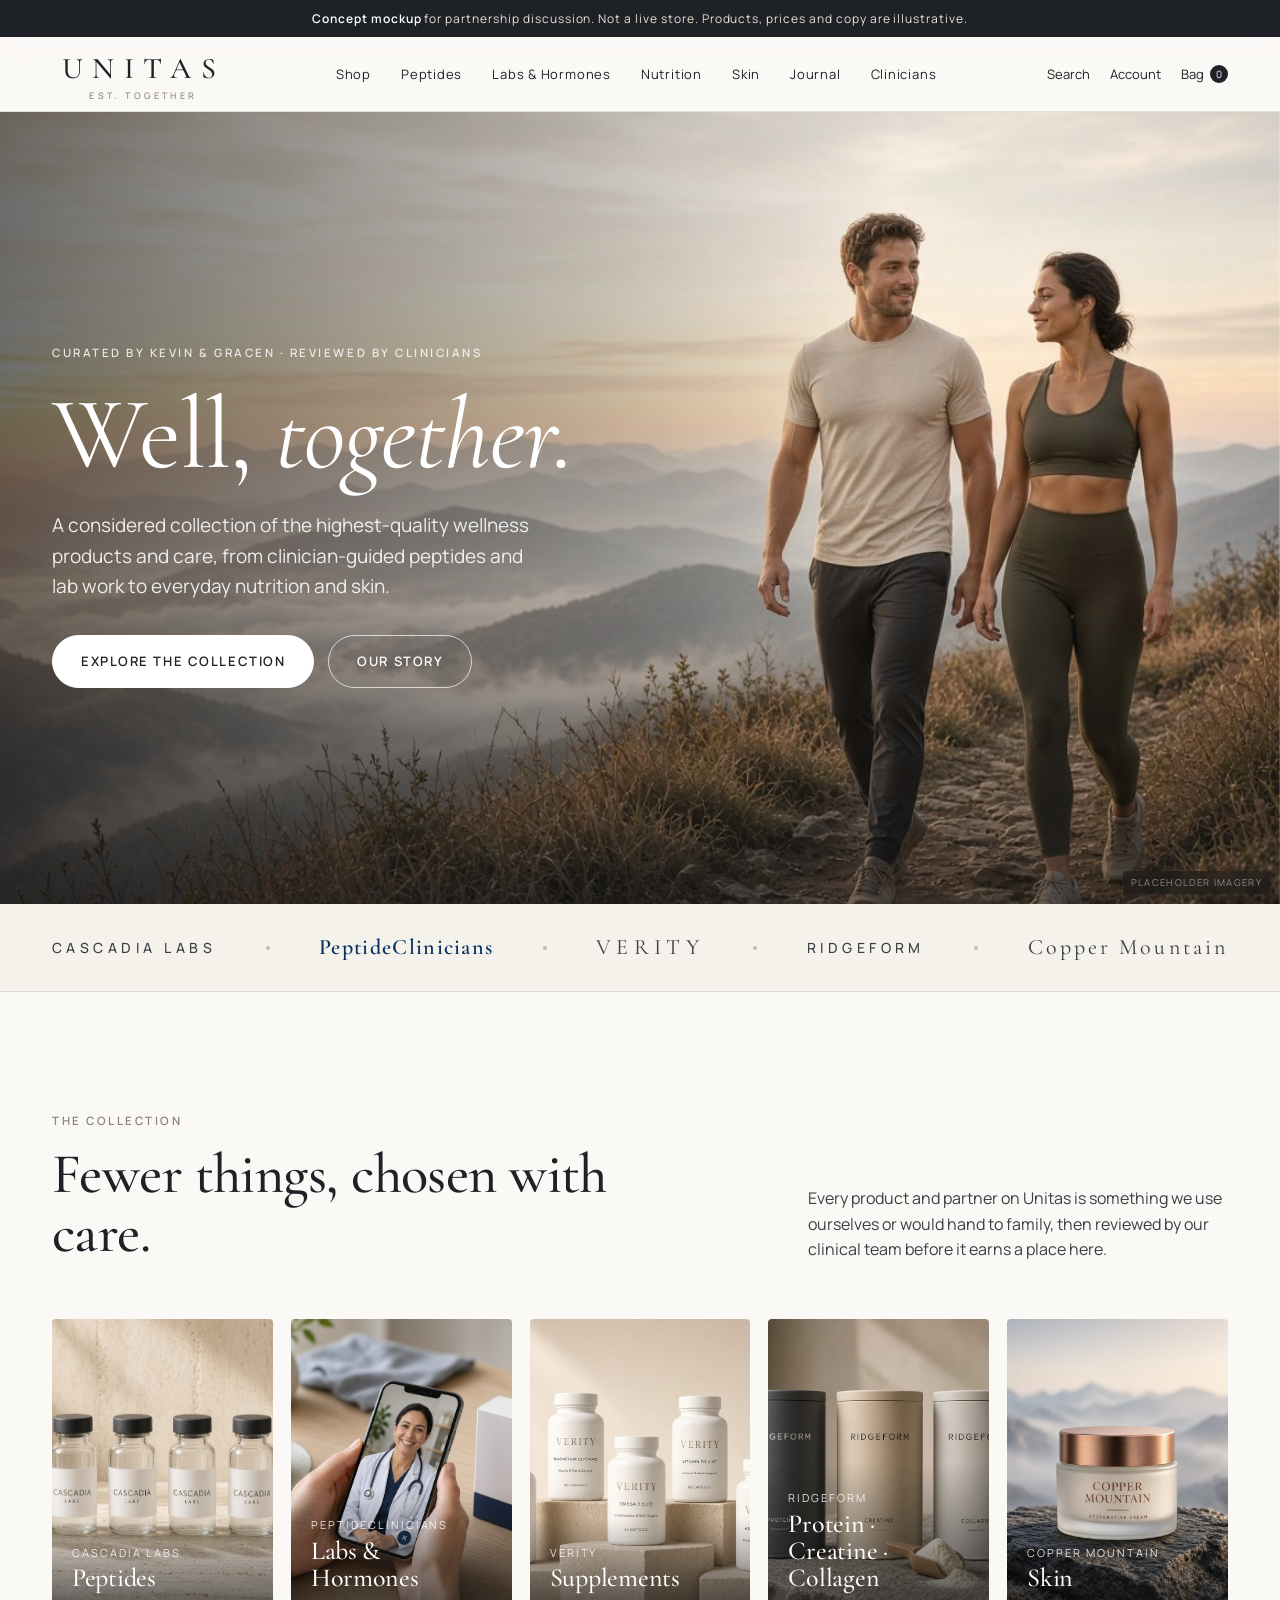
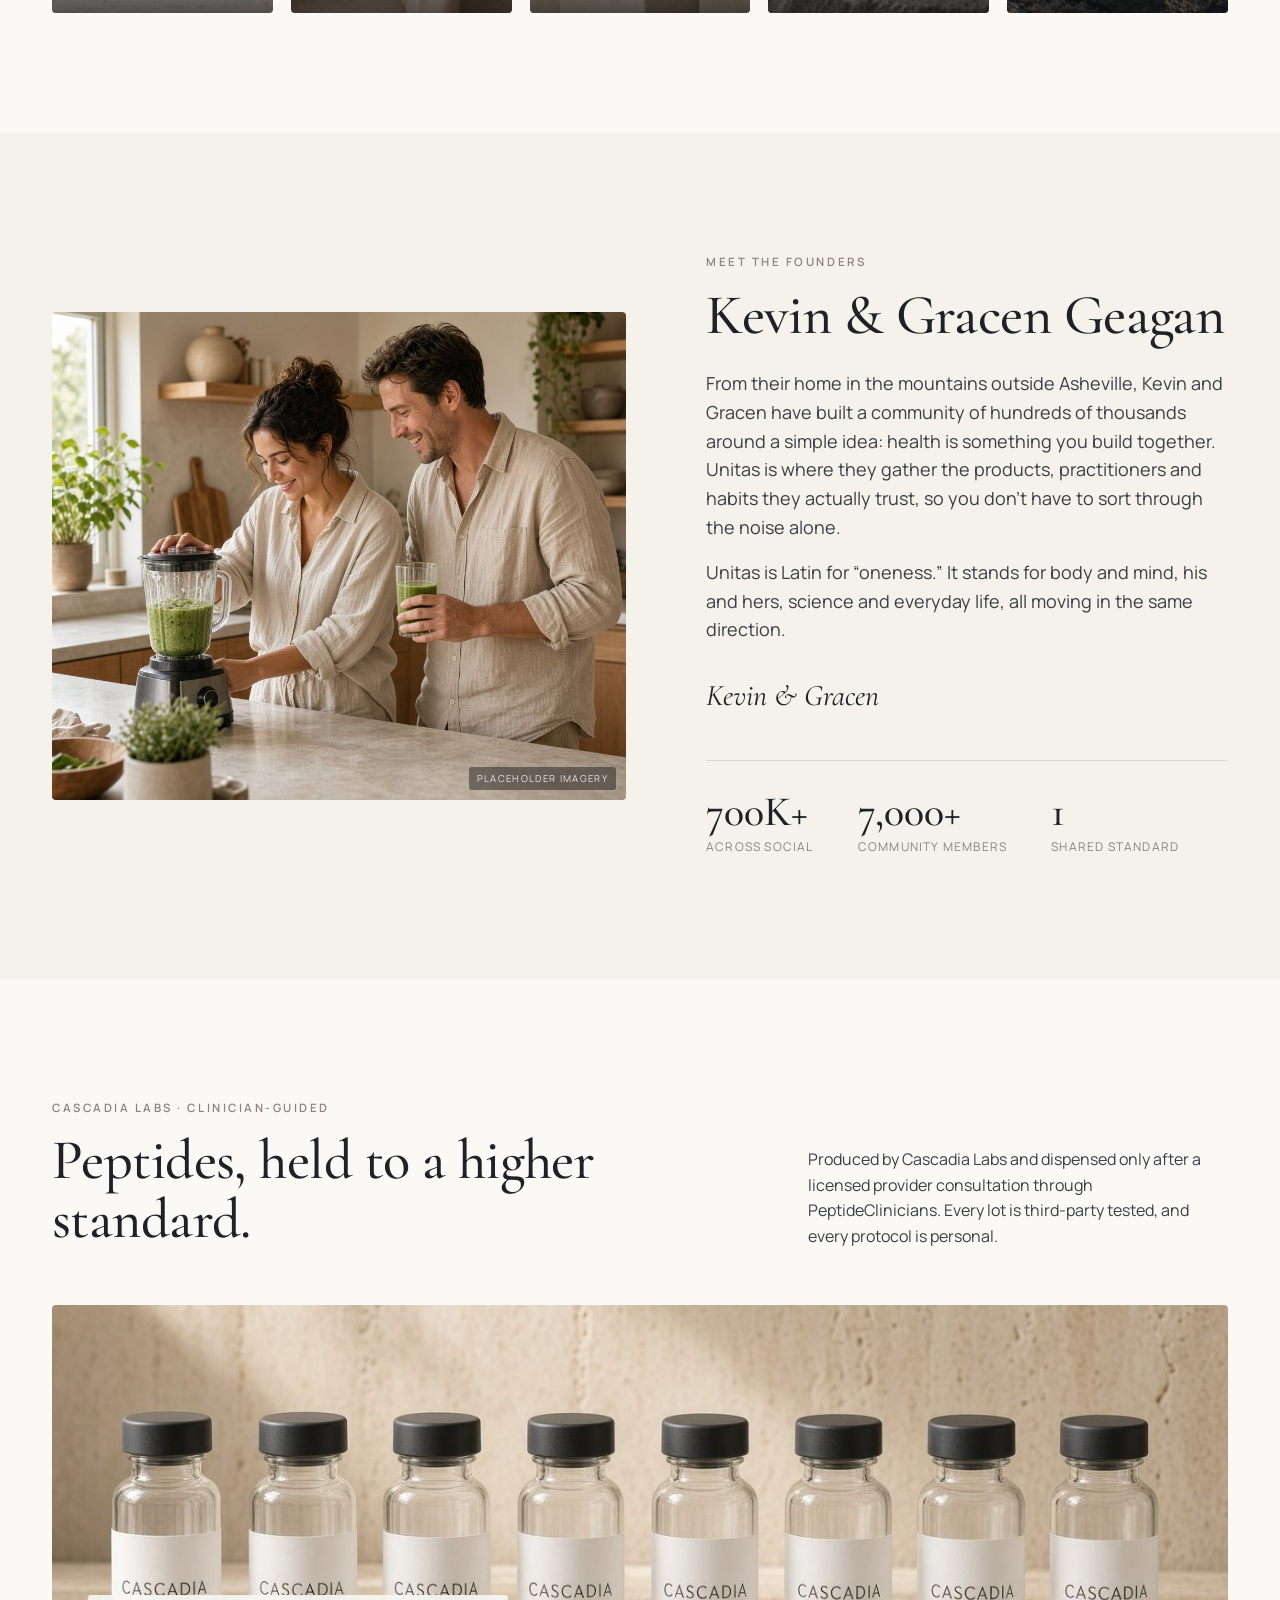
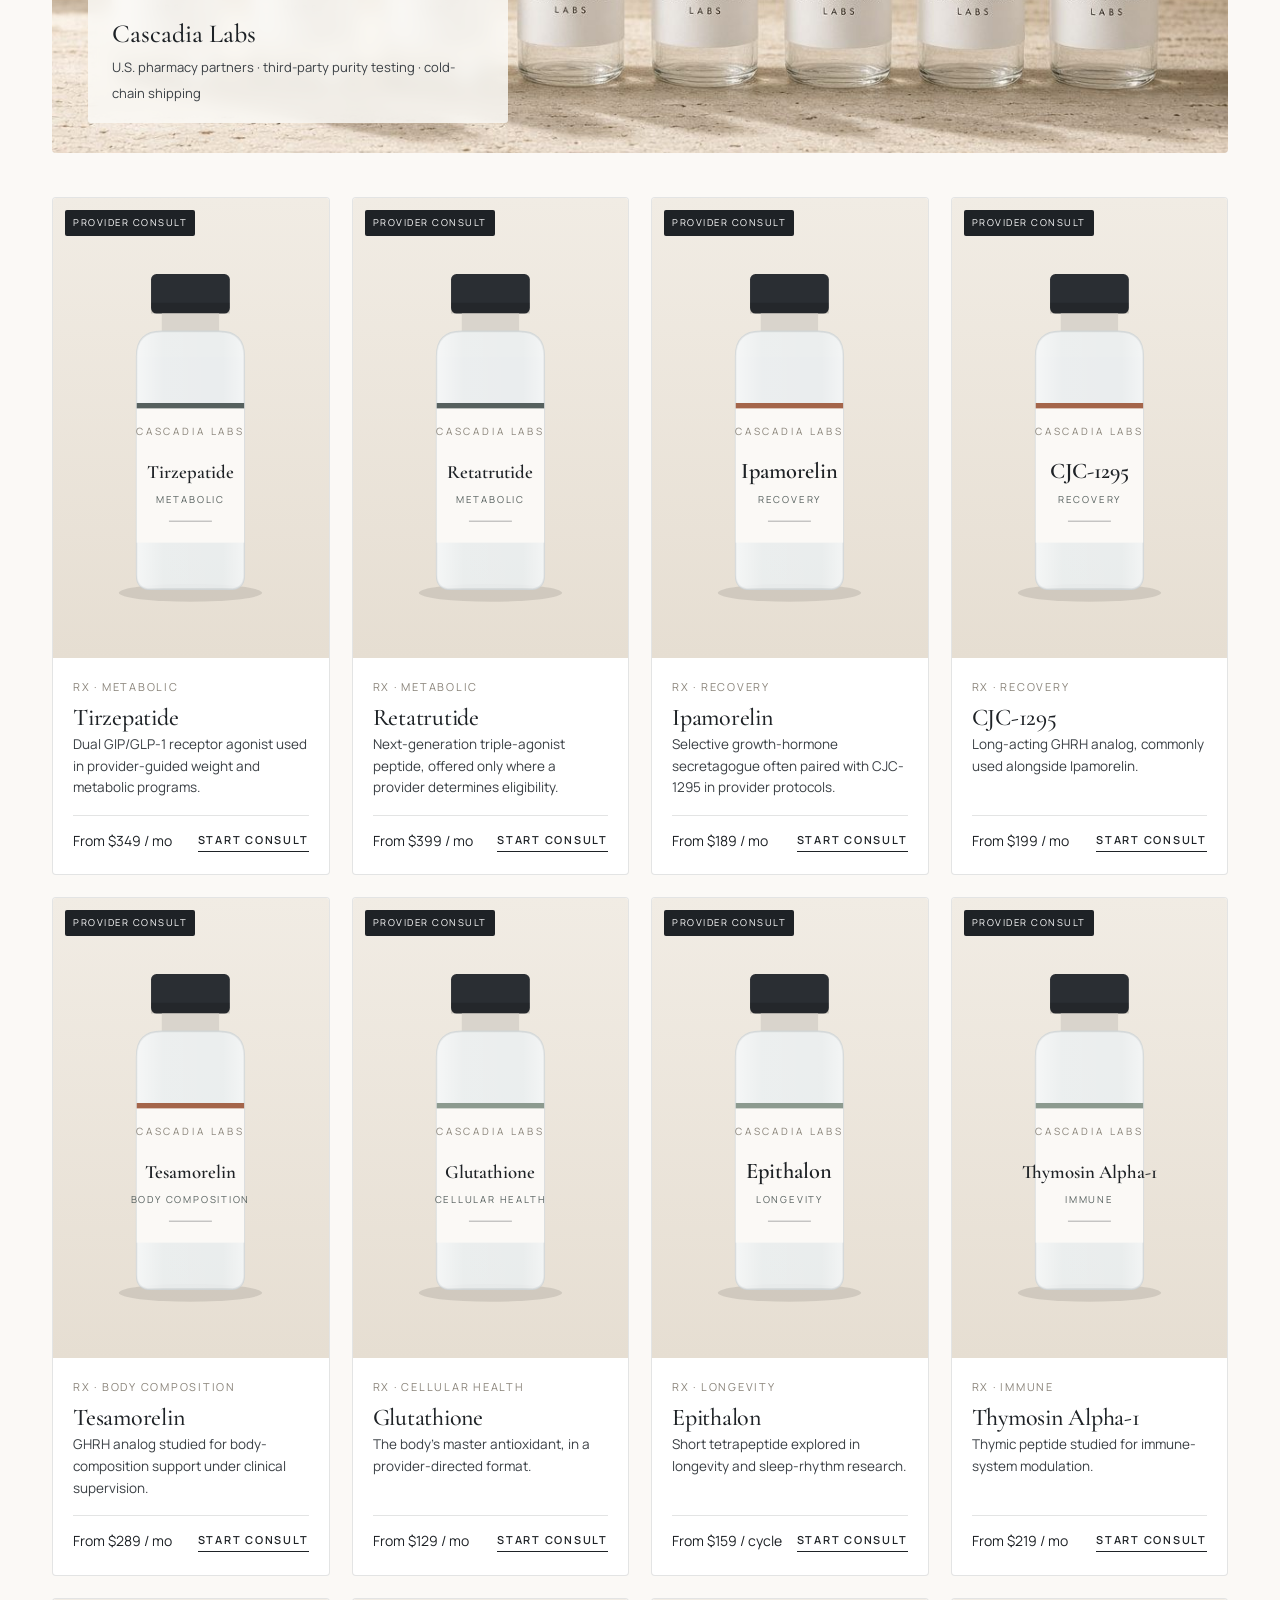
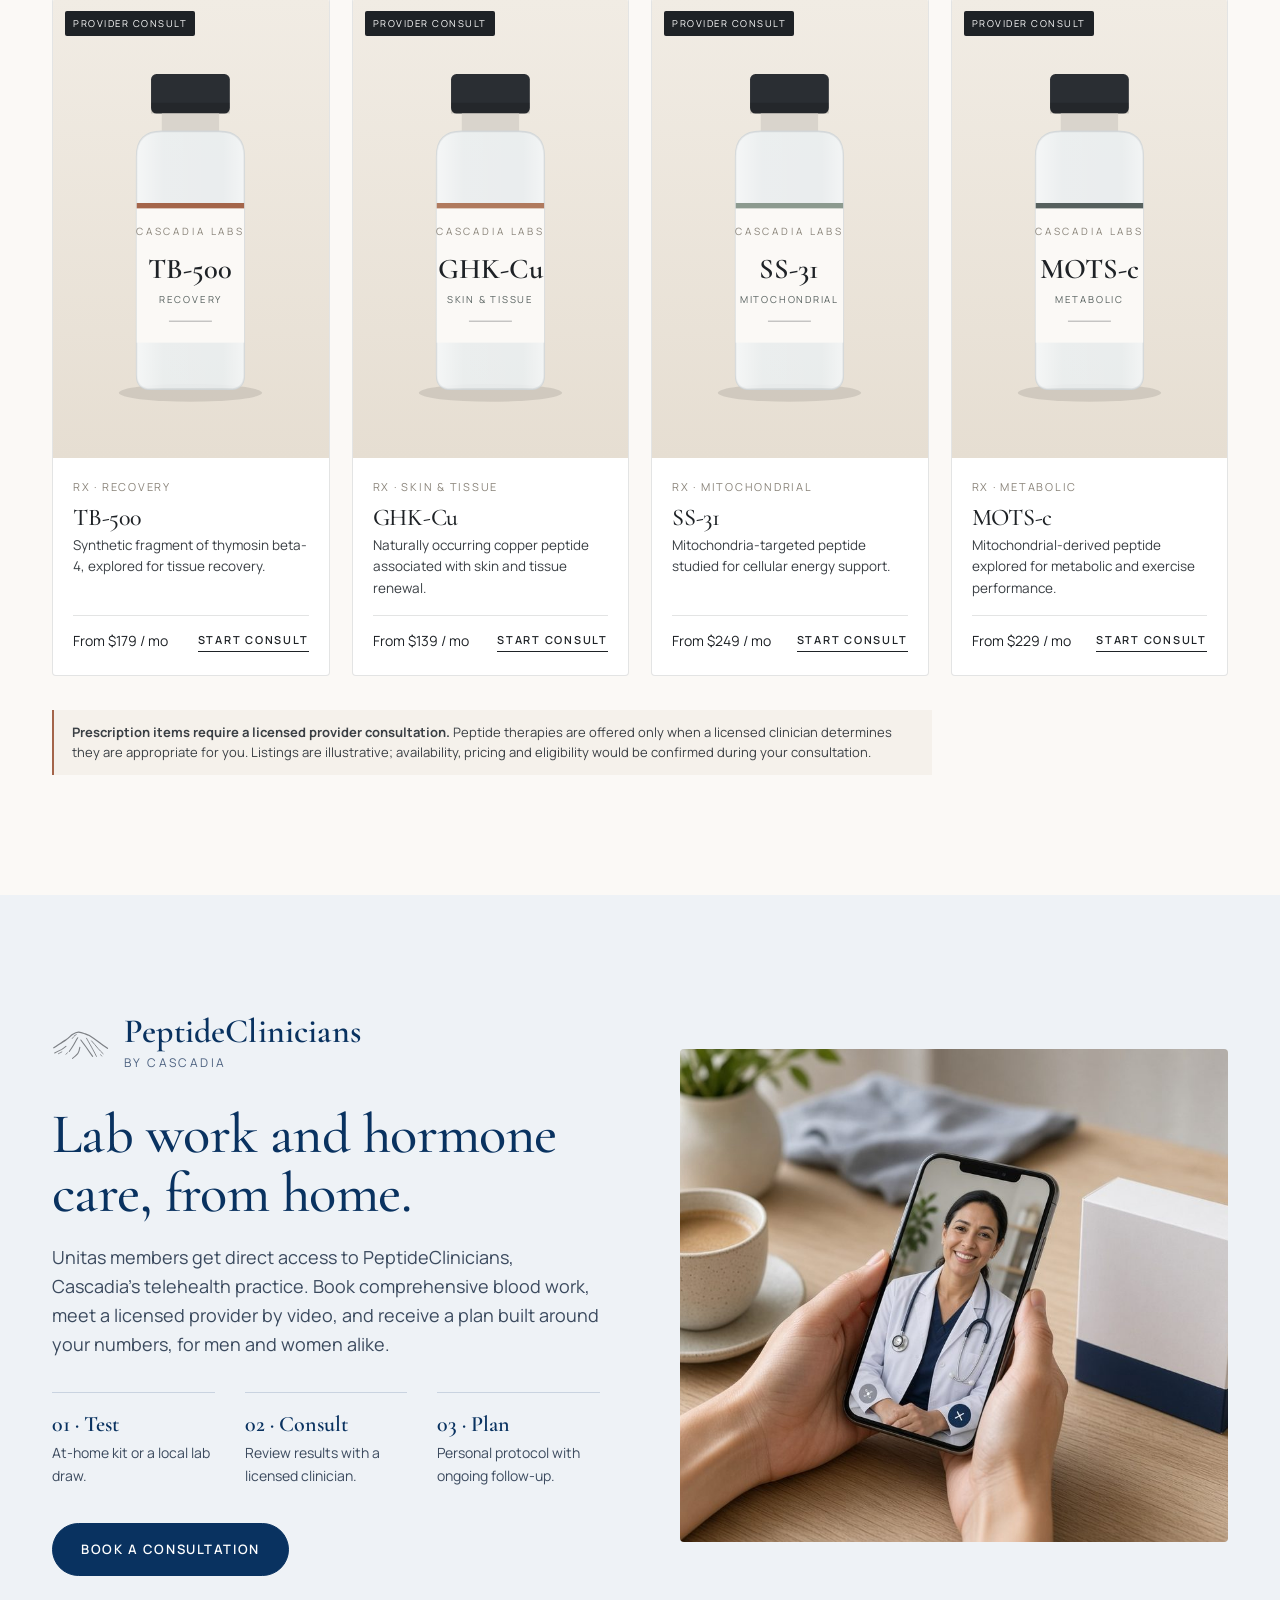
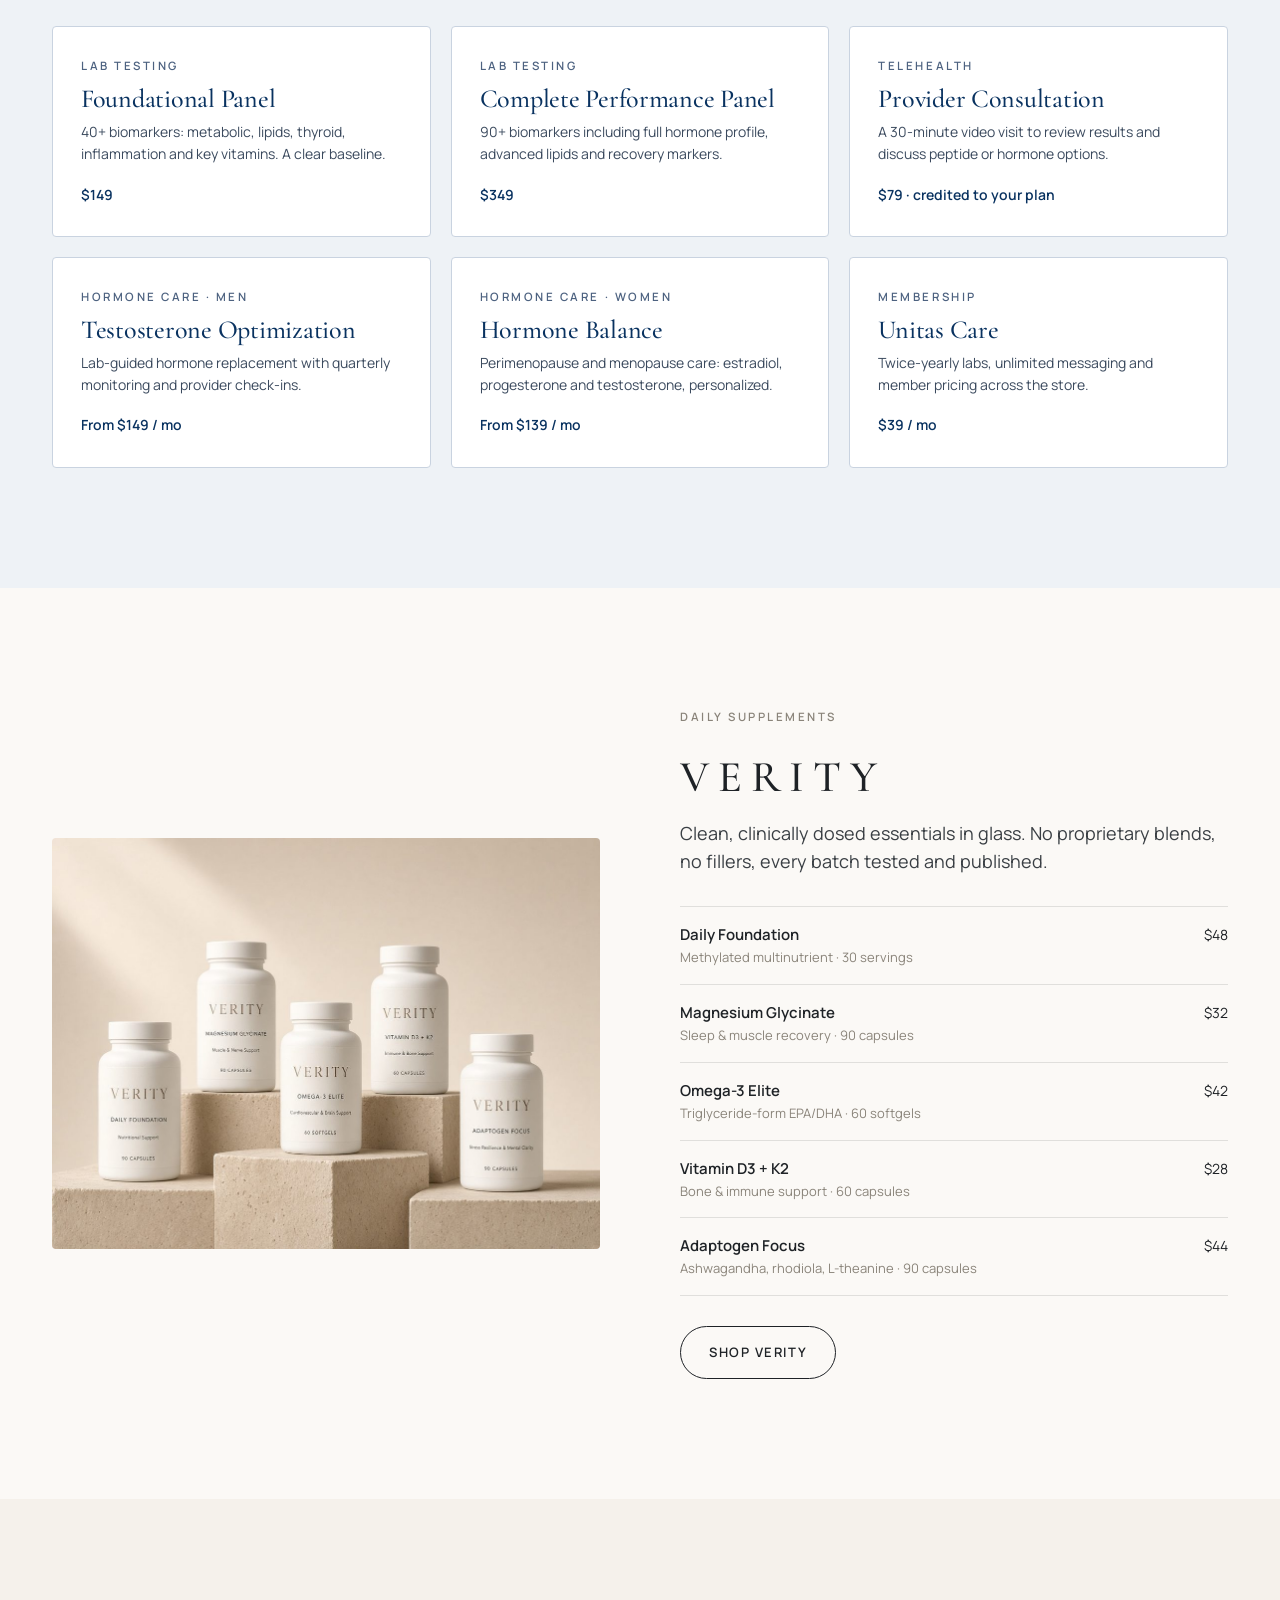
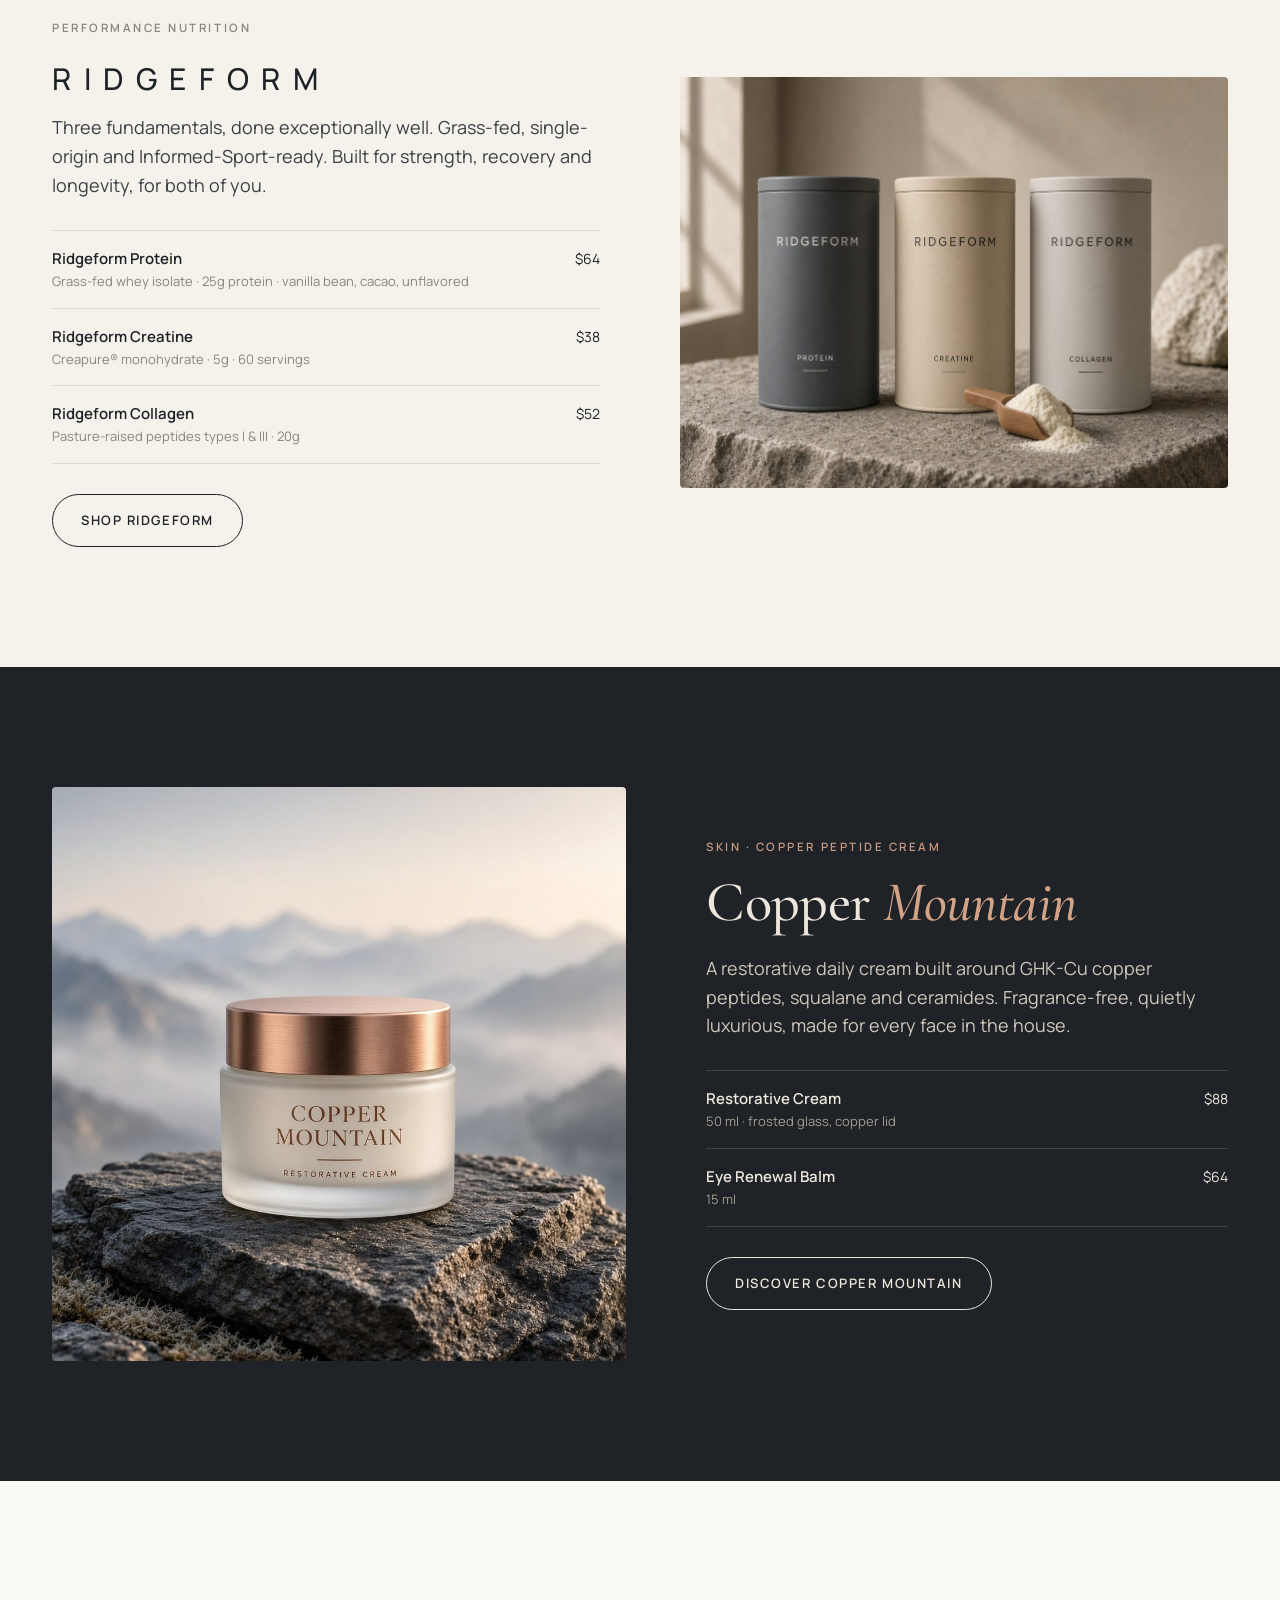
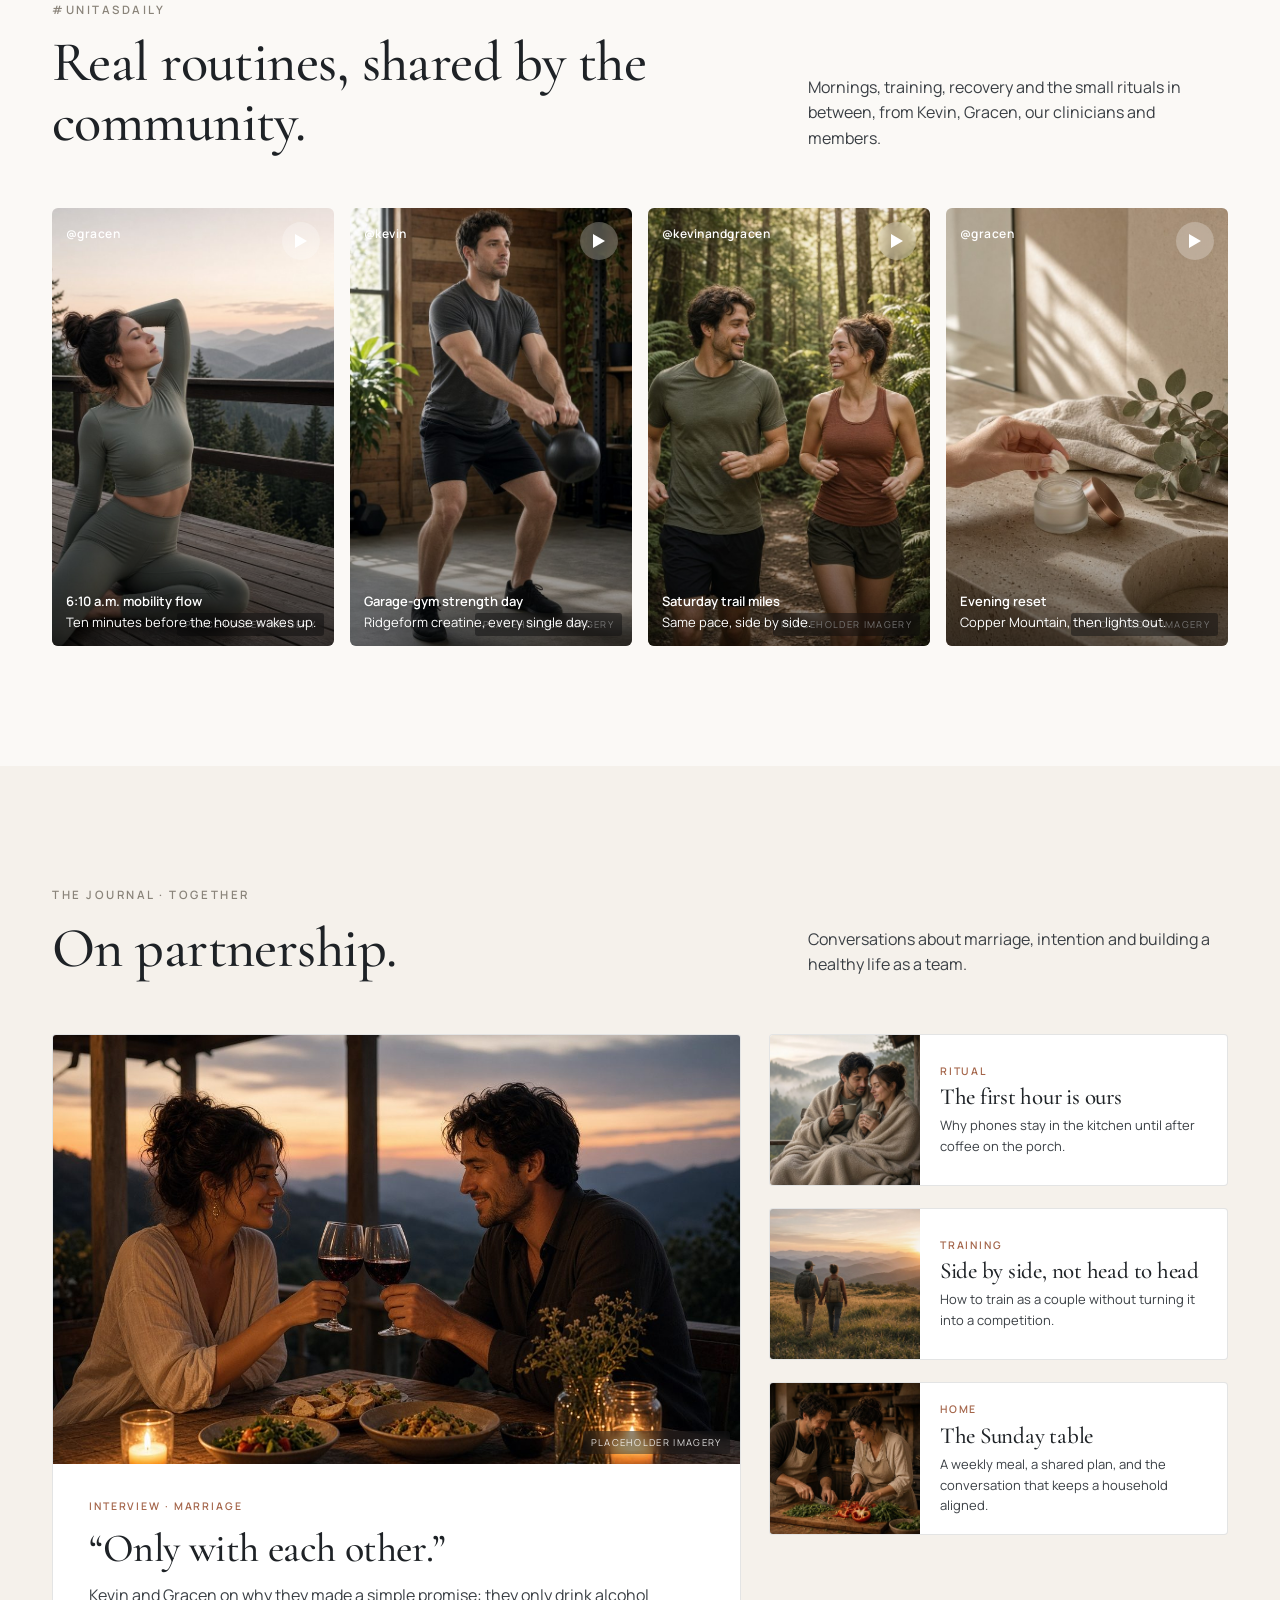
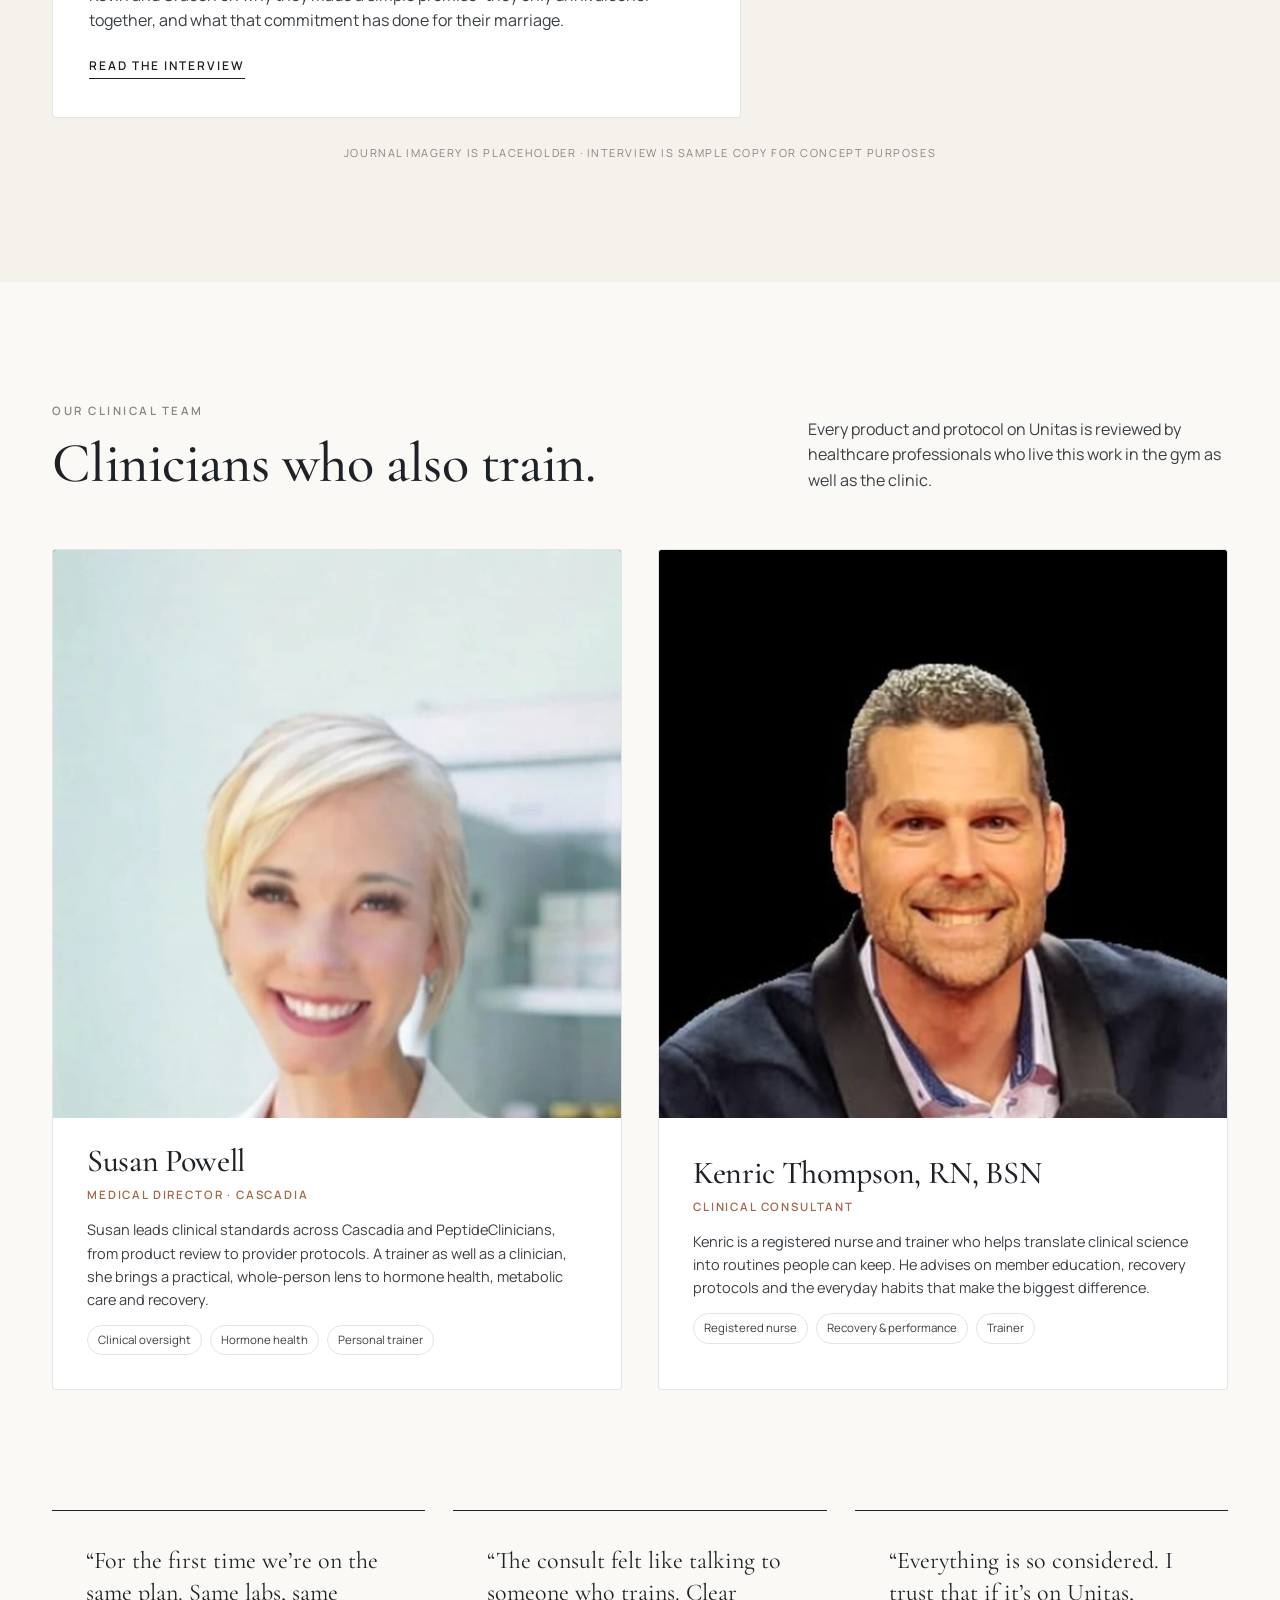
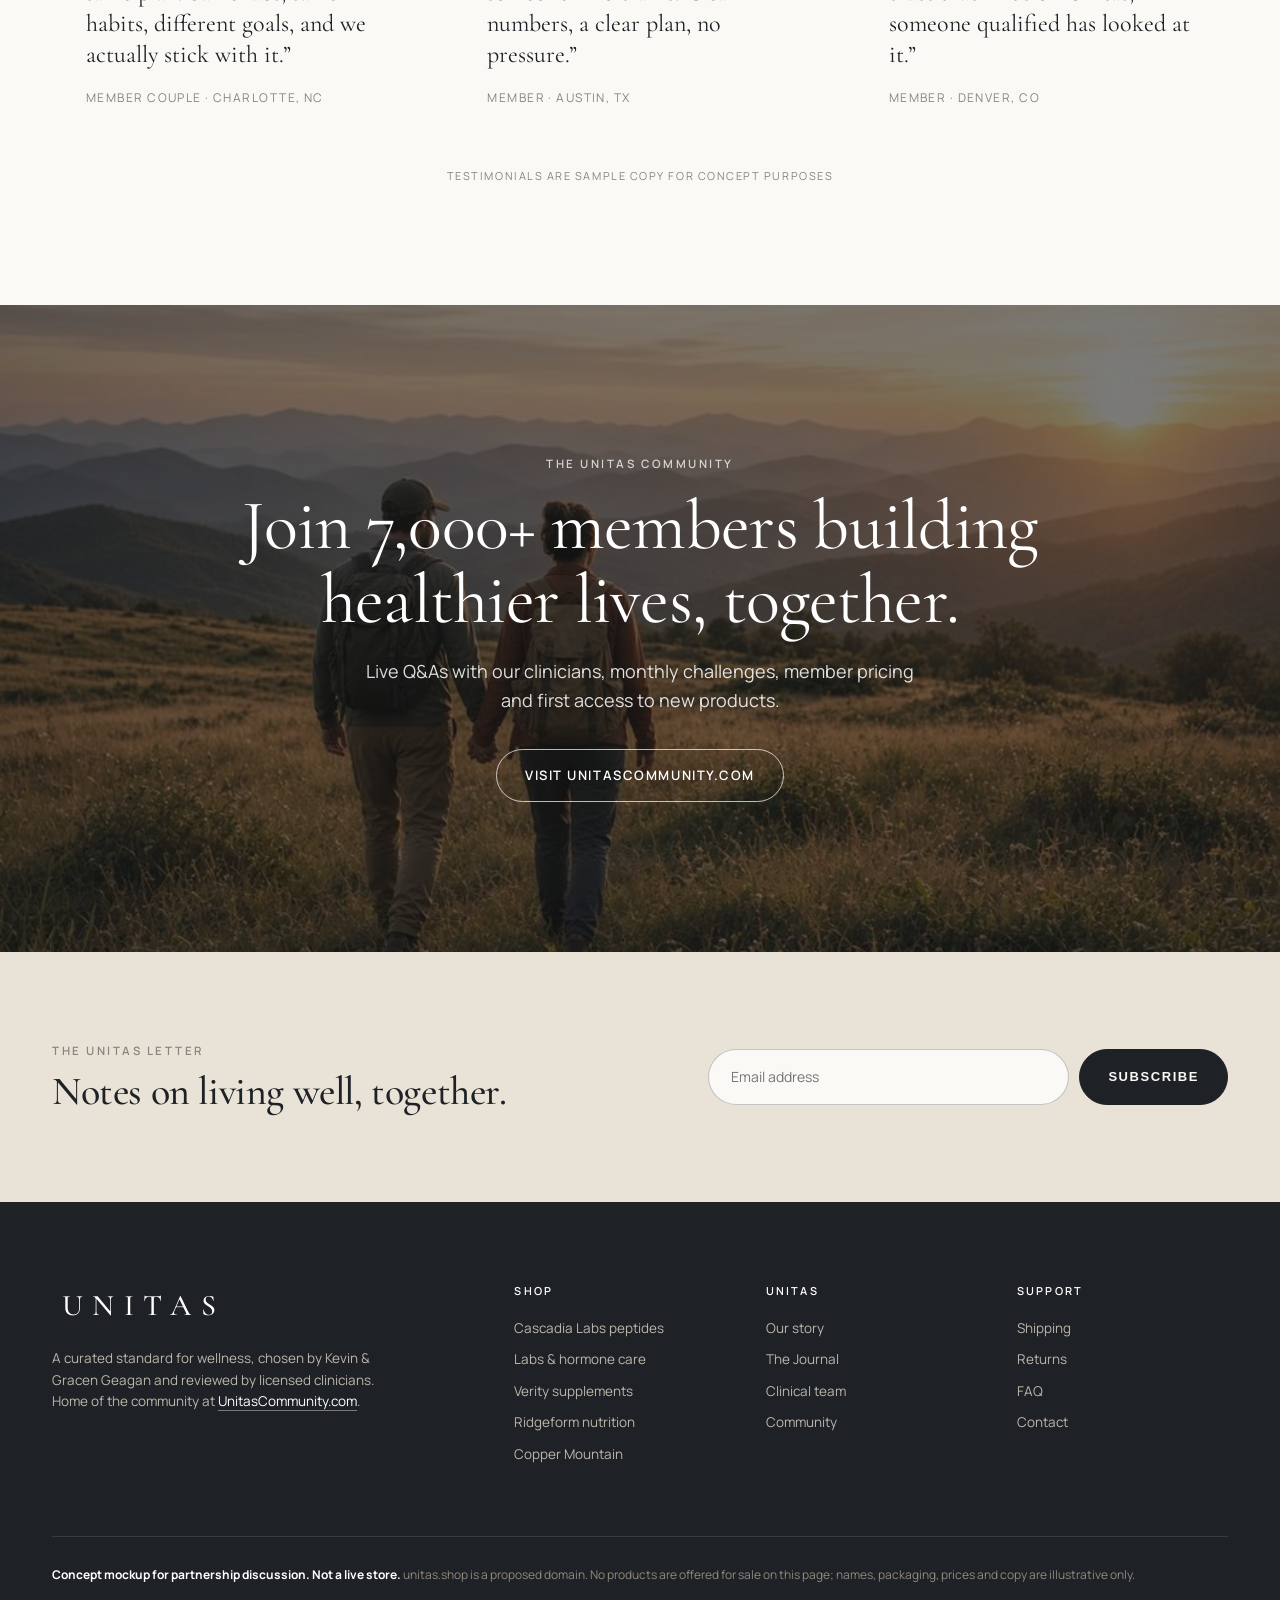
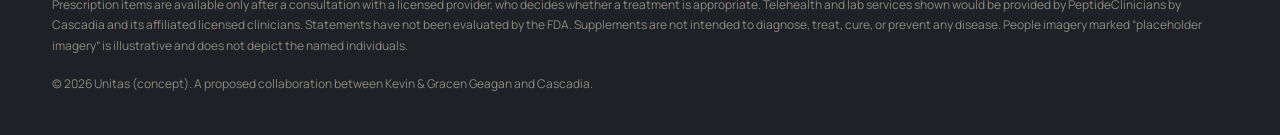
==== index.html @ 26665a1e "Unitas concept mockup" ====
<!doctype html>
<html lang="en"><head>
<meta charset="utf-8"><meta name="viewport" content="width=device-width,initial-scale=1">
<meta name="robots" content="noindex,nofollow">
<title>Unitas · Well, together (concept mockup)</title>
<meta name="description" content="Unitas: a curated wellness concept. Concept mockup for partnership discussion.">
<link rel="preconnect" href="https://fonts.googleapis.com"><link rel="preconnect" href="https://fonts.gstatic.com" crossorigin>
<link href="https://fonts.googleapis.com/css2?family=Cormorant+Garamond:ital,wght@0,400;0,500;0,600;1,400;1,500&family=Manrope:wght@400;500;600&display=swap" rel="stylesheet">
<link rel="stylesheet" href="styles.css">
<link rel="icon" href="data:image/svg+xml,%3Csvg xmlns='http://www.w3.org/2000/svg' viewBox='0 0 64 64'%3E%3Crect width='64' height='64' rx='14' fill='%231E2226'/%3E%3Ctext x='32' y='44' font-family='Georgia' font-size='34' fill='%23F5F1EB' text-anchor='middle'%3EU%3C/text%3E%3C/svg%3E">
</head><body>
<div class="concept"><b>Concept mockup</b> for partnership discussion. Not a live store. Products, prices and copy are illustrative.</div>
<header class="nav"><div class="wrap">
  <a class="logo" href="index.html">UNITAS<small>EST. TOGETHER</small></a>
  <nav><a href="index.html#shop">Shop</a><a href="index.html#peptides">Peptides</a><a href="index.html#labs">Labs &amp; Hormones</a><a href="index.html#nutrition">Nutrition</a><a href="index.html#skin">Skin</a><a href="index.html#journal">Journal</a><a href="index.html#team">Clinicians</a></nav>
  <div class="icons"><a href="#">Search</a><a href="#">Account</a><a class="cart" href="#">Bag <span>0</span></a></div>
</div></header>

<section class="hero"><img class="bg" src="img/hero.jpg" alt="A couple walking a mountain ridge at sunrise">
<div class="wrap"><div class="eyebrow">Curated by Kevin &amp; Gracen · Reviewed by clinicians</div>
<h1>Well, <em>together.</em></h1>
<p>A considered collection of the highest-quality wellness products and care, from clinician-guided peptides and lab work to everyday nutrition and skin.</p>
<div class="ctas"><a class="btn btn-dark" href="#shop">Explore the collection</a><a class="btn btn-light" href="#founders">Our story</a></div></div><span class="ph">Placeholder imagery</span></section>

<div class="brands"><div class="wrap">
<span class="sans">CASCADIA LABS</span><i class="dot"></i><span style="color:var(--navy);font-weight:600">PeptideClinicians</span><i class="dot"></i><span style="letter-spacing:.24em">VERITY</span><i class="dot"></i><span class="sans">RIDGEFORM</span><i class="dot"></i><span style="letter-spacing:.14em">Copper Mountain</span>
</div></div>

<section id="shop"><div class="wrap">
<div class="sec-head reveal"><div><div class="eyebrow">The Collection</div><h2>Fewer things, chosen with care.</h2></div><p>Every product and partner on Unitas is something we use ourselves or would hand to family, then reviewed by our clinical team before it earns a place here.</p></div>
<div class="cats">
<a class="cat reveal" href="#peptides"><img src="img/peptides.jpg" alt="" style="object-position:30% 50%"><div class="lab"><small>Cascadia Labs</small><h4>Peptides</h4></div></a>
<a class="cat reveal" href="#labs"><img src="img/telehealth.jpg" alt=""><div class="lab"><small>PeptideClinicians</small><h4>Labs &amp; Hormones</h4></div></a>
<a class="cat reveal" href="#supplements"><img src="img/verity.jpg" alt=""><div class="lab"><small>Verity</small><h4>Supplements</h4></div></a>
<a class="cat reveal" href="#nutrition"><img src="img/ridgeform.jpg" alt=""><div class="lab"><small>Ridgeform</small><h4>Protein · Creatine · Collagen</h4></div></a>
<a class="cat reveal" href="#skin"><img src="img/copper-mountain.jpg" alt=""><div class="lab"><small>Copper Mountain</small><h4>Skin</h4></div></a>
</div></div></section>

<section class="founders" id="founders"><div class="wrap split">
<div class="img reveal"><img src="img/founders.jpg" alt="A couple making a smoothie in a bright kitchen"><span class="ph">Placeholder imagery</span></div>
<div class="reveal"><div class="eyebrow">Meet the founders</div><h2 style="margin:14px 0 24px">Kevin &amp; Gracen Geagan</h2>
<p class="lede">From their home in the mountains outside Asheville, Kevin and Gracen have built a community of hundreds of thousands around a simple idea: health is something you build together. Unitas is where they gather the products, practitioners and habits they actually trust, so you don’t have to sort through the noise alone.</p>
<p class="lede" style="margin-top:16px">Unitas is Latin for “oneness.” It stands for body and mind, his and hers, science and everyday life, all moving in the same direction.</p>
<div class="sig">Kevin &amp; Gracen</div>
<div class="stats"><div><b>700K+</b><small>Across social</small></div><div><b>7,000+</b><small>Community members</small></div><div><b>1</b><small>Shared standard</small></div></div>
</div></div></section>

<section id="peptides"><div class="wrap">
<div class="sec-head reveal"><div><div class="eyebrow">Cascadia Labs · Clinician-guided</div><h2>Peptides, held to a higher standard.</h2></div><p>Produced by Cascadia Labs and dispensed only after a licensed provider consultation through PeptideClinicians. Every lot is third-party tested, and every protocol is personal.</p></div>
<div class="banner-img reveal"><img src="img/peptides.jpg" alt="Cascadia Labs vials on travertine"><div class="cap"><b>Cascadia Labs</b><small>U.S. pharmacy partners · third-party purity testing · cold-chain shipping</small></div></div>
<div class="grid"><article class="card reveal"><div class="thumb"><span class="badge">Provider consult</span><svg viewBox="0 0 120 200" xmlns="http://www.w3.org/2000/svg" aria-hidden="true">
<defs><linearGradient id="g" x1="0" x2="1"><stop offset="0" stop-color="#fff" stop-opacity=".55"/><stop offset=".25" stop-color="#fff" stop-opacity=".1"/><stop offset=".8" stop-color="#fff" stop-opacity=".05"/><stop offset="1" stop-color="#fff" stop-opacity=".45"/></linearGradient></defs>
<ellipse cx="60" cy="192" rx="40" ry="5" fill="#000" opacity=".10"/>
<rect x="38" y="14" width="44" height="22" rx="3" fill="#2A2E33"/><rect x="38" y="30" width="44" height="6" fill="#000" opacity=".15"/>
<rect x="44" y="36" width="32" height="10" fill="#d9d4cc"/>
<path d="M30 60 Q30 46 44 46 L76 46 Q90 46 90 60 L90 182 Q90 190 82 190 L38 190 Q30 190 30 182 Z" fill="#e9eef0" opacity=".85" stroke="#cfd5d8"/>
<path d="M30 60 Q30 46 44 46 L76 46 Q90 46 90 60 L90 182 Q90 190 82 190 L38 190 Q30 190 30 182 Z" fill="url(#g)"/>
<rect x="30" y="86" width="60" height="78" fill="#FBF9F6"/>
<rect x="30" y="86" width="60" height="3" fill="#56605E"/>
<text x="60" y="104" text-anchor="middle" font-family="Manrope,sans-serif" font-size="5.6" letter-spacing="1.6" fill="#8A847A">CASCADIA LABS</text>
<text x="60" y="128" text-anchor="middle" font-family="Cormorant Garamond,Georgia,serif" font-size="10.5" font-weight="600" fill="#1E2226">Tirzepatide</text>
<text x="60" y="142" text-anchor="middle" font-family="Manrope,sans-serif" font-size="5.4" letter-spacing="1" fill="#56605E">METABOLIC</text>
<line x1="48" y1="152" x2="72" y2="152" stroke="#1E2226" stroke-width=".5" opacity=".4"/>
</svg></div>
<div class="body"><div class="kind">Rx · Metabolic</div><h4>Tirzepatide</h4><p>Dual GIP/GLP-1 receptor agonist used in provider-guided weight and metabolic programs.</p><div class="row"><span>From $349 / mo</span><a href="#">Start consult</a></div></div></article>
<article class="card reveal"><div class="thumb"><span class="badge">Provider consult</span><svg viewBox="0 0 120 200" xmlns="http://www.w3.org/2000/svg" aria-hidden="true">
<defs><linearGradient id="g" x1="0" x2="1"><stop offset="0" stop-color="#fff" stop-opacity=".55"/><stop offset=".25" stop-color="#fff" stop-opacity=".1"/><stop offset=".8" stop-color="#fff" stop-opacity=".05"/><stop offset="1" stop-color="#fff" stop-opacity=".45"/></linearGradient></defs>
<ellipse cx="60" cy="192" rx="40" ry="5" fill="#000" opacity=".10"/>
<rect x="38" y="14" width="44" height="22" rx="3" fill="#2A2E33"/><rect x="38" y="30" width="44" height="6" fill="#000" opacity=".15"/>
<rect x="44" y="36" width="32" height="10" fill="#d9d4cc"/>
<path d="M30 60 Q30 46 44 46 L76 46 Q90 46 90 60 L90 182 Q90 190 82 190 L38 190 Q30 190 30 182 Z" fill="#e9eef0" opacity=".85" stroke="#cfd5d8"/>
<path d="M30 60 Q30 46 44 46 L76 46 Q90 46 90 60 L90 182 Q90 190 82 190 L38 190 Q30 190 30 182 Z" fill="url(#g)"/>
<rect x="30" y="86" width="60" height="78" fill="#FBF9F6"/>
<rect x="30" y="86" width="60" height="3" fill="#56605E"/>
<text x="60" y="104" text-anchor="middle" font-family="Manrope,sans-serif" font-size="5.6" letter-spacing="1.6" fill="#8A847A">CASCADIA LABS</text>
<text x="60" y="128" text-anchor="middle" font-family="Cormorant Garamond,Georgia,serif" font-size="10.5" font-weight="600" fill="#1E2226">Retatrutide</text>
<text x="60" y="142" text-anchor="middle" font-family="Manrope,sans-serif" font-size="5.4" letter-spacing="1" fill="#56605E">METABOLIC</text>
<line x1="48" y1="152" x2="72" y2="152" stroke="#1E2226" stroke-width=".5" opacity=".4"/>
</svg></div>
<div class="body"><div class="kind">Rx · Metabolic</div><h4>Retatrutide</h4><p>Next-generation triple-agonist peptide, offered only where a provider determines eligibility.</p><div class="row"><span>From $399 / mo</span><a href="#">Start consult</a></div></div></article>
<article class="card reveal"><div class="thumb"><span class="badge">Provider consult</span><svg viewBox="0 0 120 200" xmlns="http://www.w3.org/2000/svg" aria-hidden="true">
<defs><linearGradient id="g" x1="0" x2="1"><stop offset="0" stop-color="#fff" stop-opacity=".55"/><stop offset=".25" stop-color="#fff" stop-opacity=".1"/><stop offset=".8" stop-color="#fff" stop-opacity=".05"/><stop offset="1" stop-color="#fff" stop-opacity=".45"/></linearGradient></defs>
<ellipse cx="60" cy="192" rx="40" ry="5" fill="#000" opacity=".10"/>
<rect x="38" y="14" width="44" height="22" rx="3" fill="#2A2E33"/><rect x="38" y="30" width="44" height="6" fill="#000" opacity=".15"/>
<rect x="44" y="36" width="32" height="10" fill="#d9d4cc"/>
<path d="M30 60 Q30 46 44 46 L76 46 Q90 46 90 60 L90 182 Q90 190 82 190 L38 190 Q30 190 30 182 Z" fill="#e9eef0" opacity=".85" stroke="#cfd5d8"/>
<path d="M30 60 Q30 46 44 46 L76 46 Q90 46 90 60 L90 182 Q90 190 82 190 L38 190 Q30 190 30 182 Z" fill="url(#g)"/>
<rect x="30" y="86" width="60" height="78" fill="#FBF9F6"/>
<rect x="30" y="86" width="60" height="3" fill="#A4654A"/>
<text x="60" y="104" text-anchor="middle" font-family="Manrope,sans-serif" font-size="5.6" letter-spacing="1.6" fill="#8A847A">CASCADIA LABS</text>
<text x="60" y="128" text-anchor="middle" font-family="Cormorant Garamond,Georgia,serif" font-size="12.5" font-weight="600" fill="#1E2226">Ipamorelin</text>
<text x="60" y="142" text-anchor="middle" font-family="Manrope,sans-serif" font-size="5.4" letter-spacing="1" fill="#56605E">RECOVERY</text>
<line x1="48" y1="152" x2="72" y2="152" stroke="#1E2226" stroke-width=".5" opacity=".4"/>
</svg></div>
<div class="body"><div class="kind">Rx · Recovery</div><h4>Ipamorelin</h4><p>Selective growth-hormone secretagogue often paired with CJC-1295 in provider protocols.</p><div class="row"><span>From $189 / mo</span><a href="#">Start consult</a></div></div></article>
<article class="card reveal"><div class="thumb"><span class="badge">Provider consult</span><svg viewBox="0 0 120 200" xmlns="http://www.w3.org/2000/svg" aria-hidden="true">
<defs><linearGradient id="g" x1="0" x2="1"><stop offset="0" stop-color="#fff" stop-opacity=".55"/><stop offset=".25" stop-color="#fff" stop-opacity=".1"/><stop offset=".8" stop-color="#fff" stop-opacity=".05"/><stop offset="1" stop-color="#fff" stop-opacity=".45"/></linearGradient></defs>
<ellipse cx="60" cy="192" rx="40" ry="5" fill="#000" opacity=".10"/>
<rect x="38" y="14" width="44" height="22" rx="3" fill="#2A2E33"/><rect x="38" y="30" width="44" height="6" fill="#000" opacity=".15"/>
<rect x="44" y="36" width="32" height="10" fill="#d9d4cc"/>
<path d="M30 60 Q30 46 44 46 L76 46 Q90 46 90 60 L90 182 Q90 190 82 190 L38 190 Q30 190 30 182 Z" fill="#e9eef0" opacity=".85" stroke="#cfd5d8"/>
<path d="M30 60 Q30 46 44 46 L76 46 Q90 46 90 60 L90 182 Q90 190 82 190 L38 190 Q30 190 30 182 Z" fill="url(#g)"/>
<rect x="30" y="86" width="60" height="78" fill="#FBF9F6"/>
<rect x="30" y="86" width="60" height="3" fill="#A4654A"/>
<text x="60" y="104" text-anchor="middle" font-family="Manrope,sans-serif" font-size="5.6" letter-spacing="1.6" fill="#8A847A">CASCADIA LABS</text>
<text x="60" y="128" text-anchor="middle" font-family="Cormorant Garamond,Georgia,serif" font-size="12.5" font-weight="600" fill="#1E2226">CJC-1295</text>
<text x="60" y="142" text-anchor="middle" font-family="Manrope,sans-serif" font-size="5.4" letter-spacing="1" fill="#56605E">RECOVERY</text>
<line x1="48" y1="152" x2="72" y2="152" stroke="#1E2226" stroke-width=".5" opacity=".4"/>
</svg></div>
<div class="body"><div class="kind">Rx · Recovery</div><h4>CJC-1295</h4><p>Long-acting GHRH analog, commonly used alongside Ipamorelin.</p><div class="row"><span>From $199 / mo</span><a href="#">Start consult</a></div></div></article>
<article class="card reveal"><div class="thumb"><span class="badge">Provider consult</span><svg viewBox="0 0 120 200" xmlns="http://www.w3.org/2000/svg" aria-hidden="true">
<defs><linearGradient id="g" x1="0" x2="1"><stop offset="0" stop-color="#fff" stop-opacity=".55"/><stop offset=".25" stop-color="#fff" stop-opacity=".1"/><stop offset=".8" stop-color="#fff" stop-opacity=".05"/><stop offset="1" stop-color="#fff" stop-opacity=".45"/></linearGradient></defs>
<ellipse cx="60" cy="192" rx="40" ry="5" fill="#000" opacity=".10"/>
<rect x="38" y="14" width="44" height="22" rx="3" fill="#2A2E33"/><rect x="38" y="30" width="44" height="6" fill="#000" opacity=".15"/>
<rect x="44" y="36" width="32" height="10" fill="#d9d4cc"/>
<path d="M30 60 Q30 46 44 46 L76 46 Q90 46 90 60 L90 182 Q90 190 82 190 L38 190 Q30 190 30 182 Z" fill="#e9eef0" opacity=".85" stroke="#cfd5d8"/>
<path d="M30 60 Q30 46 44 46 L76 46 Q90 46 90 60 L90 182 Q90 190 82 190 L38 190 Q30 190 30 182 Z" fill="url(#g)"/>
<rect x="30" y="86" width="60" height="78" fill="#FBF9F6"/>
<rect x="30" y="86" width="60" height="3" fill="#A4654A"/>
<text x="60" y="104" text-anchor="middle" font-family="Manrope,sans-serif" font-size="5.6" letter-spacing="1.6" fill="#8A847A">CASCADIA LABS</text>
<text x="60" y="128" text-anchor="middle" font-family="Cormorant Garamond,Georgia,serif" font-size="10.5" font-weight="600" fill="#1E2226">Tesamorelin</text>
<text x="60" y="142" text-anchor="middle" font-family="Manrope,sans-serif" font-size="5.4" letter-spacing="1" fill="#56605E">BODY COMPOSITION</text>
<line x1="48" y1="152" x2="72" y2="152" stroke="#1E2226" stroke-width=".5" opacity=".4"/>
</svg></div>
<div class="body"><div class="kind">Rx · Body composition</div><h4>Tesamorelin</h4><p>GHRH analog studied for body-composition support under clinical supervision.</p><div class="row"><span>From $289 / mo</span><a href="#">Start consult</a></div></div></article>
<article class="card reveal"><div class="thumb"><span class="badge">Provider consult</span><svg viewBox="0 0 120 200" xmlns="http://www.w3.org/2000/svg" aria-hidden="true">
<defs><linearGradient id="g" x1="0" x2="1"><stop offset="0" stop-color="#fff" stop-opacity=".55"/><stop offset=".25" stop-color="#fff" stop-opacity=".1"/><stop offset=".8" stop-color="#fff" stop-opacity=".05"/><stop offset="1" stop-color="#fff" stop-opacity=".45"/></linearGradient></defs>
<ellipse cx="60" cy="192" rx="40" ry="5" fill="#000" opacity=".10"/>
<rect x="38" y="14" width="44" height="22" rx="3" fill="#2A2E33"/><rect x="38" y="30" width="44" height="6" fill="#000" opacity=".15"/>
<rect x="44" y="36" width="32" height="10" fill="#d9d4cc"/>
<path d="M30 60 Q30 46 44 46 L76 46 Q90 46 90 60 L90 182 Q90 190 82 190 L38 190 Q30 190 30 182 Z" fill="#e9eef0" opacity=".85" stroke="#cfd5d8"/>
<path d="M30 60 Q30 46 44 46 L76 46 Q90 46 90 60 L90 182 Q90 190 82 190 L38 190 Q30 190 30 182 Z" fill="url(#g)"/>
<rect x="30" y="86" width="60" height="78" fill="#FBF9F6"/>
<rect x="30" y="86" width="60" height="3" fill="#8C9A8F"/>
<text x="60" y="104" text-anchor="middle" font-family="Manrope,sans-serif" font-size="5.6" letter-spacing="1.6" fill="#8A847A">CASCADIA LABS</text>
<text x="60" y="128" text-anchor="middle" font-family="Cormorant Garamond,Georgia,serif" font-size="10.5" font-weight="600" fill="#1E2226">Glutathione</text>
<text x="60" y="142" text-anchor="middle" font-family="Manrope,sans-serif" font-size="5.4" letter-spacing="1" fill="#56605E">CELLULAR HEALTH</text>
<line x1="48" y1="152" x2="72" y2="152" stroke="#1E2226" stroke-width=".5" opacity=".4"/>
</svg></div>
<div class="body"><div class="kind">Rx · Cellular health</div><h4>Glutathione</h4><p>The body’s master antioxidant, in a provider-directed format.</p><div class="row"><span>From $129 / mo</span><a href="#">Start consult</a></div></div></article>
<article class="card reveal"><div class="thumb"><span class="badge">Provider consult</span><svg viewBox="0 0 120 200" xmlns="http://www.w3.org/2000/svg" aria-hidden="true">
<defs><linearGradient id="g" x1="0" x2="1"><stop offset="0" stop-color="#fff" stop-opacity=".55"/><stop offset=".25" stop-color="#fff" stop-opacity=".1"/><stop offset=".8" stop-color="#fff" stop-opacity=".05"/><stop offset="1" stop-color="#fff" stop-opacity=".45"/></linearGradient></defs>
<ellipse cx="60" cy="192" rx="40" ry="5" fill="#000" opacity=".10"/>
<rect x="38" y="14" width="44" height="22" rx="3" fill="#2A2E33"/><rect x="38" y="30" width="44" height="6" fill="#000" opacity=".15"/>
<rect x="44" y="36" width="32" height="10" fill="#d9d4cc"/>
<path d="M30 60 Q30 46 44 46 L76 46 Q90 46 90 60 L90 182 Q90 190 82 190 L38 190 Q30 190 30 182 Z" fill="#e9eef0" opacity=".85" stroke="#cfd5d8"/>
<path d="M30 60 Q30 46 44 46 L76 46 Q90 46 90 60 L90 182 Q90 190 82 190 L38 190 Q30 190 30 182 Z" fill="url(#g)"/>
<rect x="30" y="86" width="60" height="78" fill="#FBF9F6"/>
<rect x="30" y="86" width="60" height="3" fill="#8C9A8F"/>
<text x="60" y="104" text-anchor="middle" font-family="Manrope,sans-serif" font-size="5.6" letter-spacing="1.6" fill="#8A847A">CASCADIA LABS</text>
<text x="60" y="128" text-anchor="middle" font-family="Cormorant Garamond,Georgia,serif" font-size="12.5" font-weight="600" fill="#1E2226">Epithalon</text>
<text x="60" y="142" text-anchor="middle" font-family="Manrope,sans-serif" font-size="5.4" letter-spacing="1" fill="#56605E">LONGEVITY</text>
<line x1="48" y1="152" x2="72" y2="152" stroke="#1E2226" stroke-width=".5" opacity=".4"/>
</svg></div>
<div class="body"><div class="kind">Rx · Longevity</div><h4>Epithalon</h4><p>Short tetrapeptide explored in longevity and sleep-rhythm research.</p><div class="row"><span>From $159 / cycle</span><a href="#">Start consult</a></div></div></article>
<article class="card reveal"><div class="thumb"><span class="badge">Provider consult</span><svg viewBox="0 0 120 200" xmlns="http://www.w3.org/2000/svg" aria-hidden="true">
<defs><linearGradient id="g" x1="0" x2="1"><stop offset="0" stop-color="#fff" stop-opacity=".55"/><stop offset=".25" stop-color="#fff" stop-opacity=".1"/><stop offset=".8" stop-color="#fff" stop-opacity=".05"/><stop offset="1" stop-color="#fff" stop-opacity=".45"/></linearGradient></defs>
<ellipse cx="60" cy="192" rx="40" ry="5" fill="#000" opacity=".10"/>
<rect x="38" y="14" width="44" height="22" rx="3" fill="#2A2E33"/><rect x="38" y="30" width="44" height="6" fill="#000" opacity=".15"/>
<rect x="44" y="36" width="32" height="10" fill="#d9d4cc"/>
<path d="M30 60 Q30 46 44 46 L76 46 Q90 46 90 60 L90 182 Q90 190 82 190 L38 190 Q30 190 30 182 Z" fill="#e9eef0" opacity=".85" stroke="#cfd5d8"/>
<path d="M30 60 Q30 46 44 46 L76 46 Q90 46 90 60 L90 182 Q90 190 82 190 L38 190 Q30 190 30 182 Z" fill="url(#g)"/>
<rect x="30" y="86" width="60" height="78" fill="#FBF9F6"/>
<rect x="30" y="86" width="60" height="3" fill="#8C9A8F"/>
<text x="60" y="104" text-anchor="middle" font-family="Manrope,sans-serif" font-size="5.6" letter-spacing="1.6" fill="#8A847A">CASCADIA LABS</text>
<text x="60" y="128" text-anchor="middle" font-family="Cormorant Garamond,Georgia,serif" font-size="10.5" font-weight="600" fill="#1E2226">Thymosin Alpha-1</text>
<text x="60" y="142" text-anchor="middle" font-family="Manrope,sans-serif" font-size="5.4" letter-spacing="1" fill="#56605E">IMMUNE</text>
<line x1="48" y1="152" x2="72" y2="152" stroke="#1E2226" stroke-width=".5" opacity=".4"/>
</svg></div>
<div class="body"><div class="kind">Rx · Immune</div><h4>Thymosin Alpha-1</h4><p>Thymic peptide studied for immune-system modulation.</p><div class="row"><span>From $219 / mo</span><a href="#">Start consult</a></div></div></article>
<article class="card reveal"><div class="thumb"><span class="badge">Provider consult</span><svg viewBox="0 0 120 200" xmlns="http://www.w3.org/2000/svg" aria-hidden="true">
<defs><linearGradient id="g" x1="0" x2="1"><stop offset="0" stop-color="#fff" stop-opacity=".55"/><stop offset=".25" stop-color="#fff" stop-opacity=".1"/><stop offset=".8" stop-color="#fff" stop-opacity=".05"/><stop offset="1" stop-color="#fff" stop-opacity=".45"/></linearGradient></defs>
<ellipse cx="60" cy="192" rx="40" ry="5" fill="#000" opacity=".10"/>
<rect x="38" y="14" width="44" height="22" rx="3" fill="#2A2E33"/><rect x="38" y="30" width="44" height="6" fill="#000" opacity=".15"/>
<rect x="44" y="36" width="32" height="10" fill="#d9d4cc"/>
<path d="M30 60 Q30 46 44 46 L76 46 Q90 46 90 60 L90 182 Q90 190 82 190 L38 190 Q30 190 30 182 Z" fill="#e9eef0" opacity=".85" stroke="#cfd5d8"/>
<path d="M30 60 Q30 46 44 46 L76 46 Q90 46 90 60 L90 182 Q90 190 82 190 L38 190 Q30 190 30 182 Z" fill="url(#g)"/>
<rect x="30" y="86" width="60" height="78" fill="#FBF9F6"/>
<rect x="30" y="86" width="60" height="3" fill="#A4654A"/>
<text x="60" y="104" text-anchor="middle" font-family="Manrope,sans-serif" font-size="5.6" letter-spacing="1.6" fill="#8A847A">CASCADIA LABS</text>
<text x="60" y="128" text-anchor="middle" font-family="Cormorant Garamond,Georgia,serif" font-size="16" font-weight="600" fill="#1E2226">TB-500</text>
<text x="60" y="142" text-anchor="middle" font-family="Manrope,sans-serif" font-size="5.4" letter-spacing="1" fill="#56605E">RECOVERY</text>
<line x1="48" y1="152" x2="72" y2="152" stroke="#1E2226" stroke-width=".5" opacity=".4"/>
</svg></div>
<div class="body"><div class="kind">Rx · Recovery</div><h4>TB-500</h4><p>Synthetic fragment of thymosin beta-4, explored for tissue recovery.</p><div class="row"><span>From $179 / mo</span><a href="#">Start consult</a></div></div></article>
<article class="card reveal"><div class="thumb"><span class="badge">Provider consult</span><svg viewBox="0 0 120 200" xmlns="http://www.w3.org/2000/svg" aria-hidden="true">
<defs><linearGradient id="g" x1="0" x2="1"><stop offset="0" stop-color="#fff" stop-opacity=".55"/><stop offset=".25" stop-color="#fff" stop-opacity=".1"/><stop offset=".8" stop-color="#fff" stop-opacity=".05"/><stop offset="1" stop-color="#fff" stop-opacity=".45"/></linearGradient></defs>
<ellipse cx="60" cy="192" rx="40" ry="5" fill="#000" opacity=".10"/>
<rect x="38" y="14" width="44" height="22" rx="3" fill="#2A2E33"/><rect x="38" y="30" width="44" height="6" fill="#000" opacity=".15"/>
<rect x="44" y="36" width="32" height="10" fill="#d9d4cc"/>
<path d="M30 60 Q30 46 44 46 L76 46 Q90 46 90 60 L90 182 Q90 190 82 190 L38 190 Q30 190 30 182 Z" fill="#e9eef0" opacity=".85" stroke="#cfd5d8"/>
<path d="M30 60 Q30 46 44 46 L76 46 Q90 46 90 60 L90 182 Q90 190 82 190 L38 190 Q30 190 30 182 Z" fill="url(#g)"/>
<rect x="30" y="86" width="60" height="78" fill="#FBF9F6"/>
<rect x="30" y="86" width="60" height="3" fill="#B07A5E"/>
<text x="60" y="104" text-anchor="middle" font-family="Manrope,sans-serif" font-size="5.6" letter-spacing="1.6" fill="#8A847A">CASCADIA LABS</text>
<text x="60" y="128" text-anchor="middle" font-family="Cormorant Garamond,Georgia,serif" font-size="16" font-weight="600" fill="#1E2226">GHK-Cu</text>
<text x="60" y="142" text-anchor="middle" font-family="Manrope,sans-serif" font-size="5.4" letter-spacing="1" fill="#56605E">SKIN &amp; TISSUE</text>
<line x1="48" y1="152" x2="72" y2="152" stroke="#1E2226" stroke-width=".5" opacity=".4"/>
</svg></div>
<div class="body"><div class="kind">Rx · Skin & tissue</div><h4>GHK-Cu</h4><p>Naturally occurring copper peptide associated with skin and tissue renewal.</p><div class="row"><span>From $139 / mo</span><a href="#">Start consult</a></div></div></article>
<article class="card reveal"><div class="thumb"><span class="badge">Provider consult</span><svg viewBox="0 0 120 200" xmlns="http://www.w3.org/2000/svg" aria-hidden="true">
<defs><linearGradient id="g" x1="0" x2="1"><stop offset="0" stop-color="#fff" stop-opacity=".55"/><stop offset=".25" stop-color="#fff" stop-opacity=".1"/><stop offset=".8" stop-color="#fff" stop-opacity=".05"/><stop offset="1" stop-color="#fff" stop-opacity=".45"/></linearGradient></defs>
<ellipse cx="60" cy="192" rx="40" ry="5" fill="#000" opacity=".10"/>
<rect x="38" y="14" width="44" height="22" rx="3" fill="#2A2E33"/><rect x="38" y="30" width="44" height="6" fill="#000" opacity=".15"/>
<rect x="44" y="36" width="32" height="10" fill="#d9d4cc"/>
<path d="M30 60 Q30 46 44 46 L76 46 Q90 46 90 60 L90 182 Q90 190 82 190 L38 190 Q30 190 30 182 Z" fill="#e9eef0" opacity=".85" stroke="#cfd5d8"/>
<path d="M30 60 Q30 46 44 46 L76 46 Q90 46 90 60 L90 182 Q90 190 82 190 L38 190 Q30 190 30 182 Z" fill="url(#g)"/>
<rect x="30" y="86" width="60" height="78" fill="#FBF9F6"/>
<rect x="30" y="86" width="60" height="3" fill="#8C9A8F"/>
<text x="60" y="104" text-anchor="middle" font-family="Manrope,sans-serif" font-size="5.6" letter-spacing="1.6" fill="#8A847A">CASCADIA LABS</text>
<text x="60" y="128" text-anchor="middle" font-family="Cormorant Garamond,Georgia,serif" font-size="16" font-weight="600" fill="#1E2226">SS-31</text>
<text x="60" y="142" text-anchor="middle" font-family="Manrope,sans-serif" font-size="5.4" letter-spacing="1" fill="#56605E">MITOCHONDRIAL</text>
<line x1="48" y1="152" x2="72" y2="152" stroke="#1E2226" stroke-width=".5" opacity=".4"/>
</svg></div>
<div class="body"><div class="kind">Rx · Mitochondrial</div><h4>SS-31</h4><p>Mitochondria-targeted peptide studied for cellular energy support.</p><div class="row"><span>From $249 / mo</span><a href="#">Start consult</a></div></div></article>
<article class="card reveal"><div class="thumb"><span class="badge">Provider consult</span><svg viewBox="0 0 120 200" xmlns="http://www.w3.org/2000/svg" aria-hidden="true">
<defs><linearGradient id="g" x1="0" x2="1"><stop offset="0" stop-color="#fff" stop-opacity=".55"/><stop offset=".25" stop-color="#fff" stop-opacity=".1"/><stop offset=".8" stop-color="#fff" stop-opacity=".05"/><stop offset="1" stop-color="#fff" stop-opacity=".45"/></linearGradient></defs>
<ellipse cx="60" cy="192" rx="40" ry="5" fill="#000" opacity=".10"/>
<rect x="38" y="14" width="44" height="22" rx="3" fill="#2A2E33"/><rect x="38" y="30" width="44" height="6" fill="#000" opacity=".15"/>
<rect x="44" y="36" width="32" height="10" fill="#d9d4cc"/>
<path d="M30 60 Q30 46 44 46 L76 46 Q90 46 90 60 L90 182 Q90 190 82 190 L38 190 Q30 190 30 182 Z" fill="#e9eef0" opacity=".85" stroke="#cfd5d8"/>
<path d="M30 60 Q30 46 44 46 L76 46 Q90 46 90 60 L90 182 Q90 190 82 190 L38 190 Q30 190 30 182 Z" fill="url(#g)"/>
<rect x="30" y="86" width="60" height="78" fill="#FBF9F6"/>
<rect x="30" y="86" width="60" height="3" fill="#56605E"/>
<text x="60" y="104" text-anchor="middle" font-family="Manrope,sans-serif" font-size="5.6" letter-spacing="1.6" fill="#8A847A">CASCADIA LABS</text>
<text x="60" y="128" text-anchor="middle" font-family="Cormorant Garamond,Georgia,serif" font-size="16" font-weight="600" fill="#1E2226">MOTS-c</text>
<text x="60" y="142" text-anchor="middle" font-family="Manrope,sans-serif" font-size="5.4" letter-spacing="1" fill="#56605E">METABOLIC</text>
<line x1="48" y1="152" x2="72" y2="152" stroke="#1E2226" stroke-width=".5" opacity=".4"/>
</svg></div>
<div class="body"><div class="kind">Rx · Metabolic</div><h4>MOTS-c</h4><p>Mitochondrial-derived peptide explored for metabolic and exercise performance.</p><div class="row"><span>From $229 / mo</span><a href="#">Start consult</a></div></div></article></div>
<p class="notice reveal"><b>Prescription items require a licensed provider consultation.</b> Peptide therapies are offered only when a licensed clinician determines they are appropriate for you. Listings are illustrative; availability, pricing and eligibility would be confirmed during your consultation.</p>
</div></section>

<section class="pc" id="labs"><div class="wrap">
<div class="split" style="grid-template-columns:1fr 1fr">
<div class="reveal">
<div class="brandmark"><img src="img/pc-ridge.svg" alt=""><div><strong>PeptideClinicians</strong><small>by Cascadia</small></div></div>
<h2 style="margin:30px 0 20px">Lab work and hormone care, from home.</h2>
<p class="lede" style="color:#3b4a5e">Unitas members get direct access to PeptideClinicians, Cascadia’s telehealth practice. Book comprehensive blood work, meet a licensed provider by video, and receive a plan built around your numbers, for men and women alike.</p>
<div class="steps"><div><b>01 · Test</b>At-home kit or a local lab draw.</div><div><b>02 · Consult</b>Review results with a licensed clinician.</div><div><b>03 · Plan</b>Personal protocol with ongoing follow-up.</div></div>
<div style="margin-top:36px"><a class="btn btn-navy" href="#">Book a consultation</a></div>
</div>
<div class="img reveal" style="border-radius:4px;overflow:hidden"><img src="img/telehealth.jpg" alt="Telehealth video consultation beside an at-home lab kit" style="aspect-ratio:4/3.6;object-fit:cover"></div>
</div>
<div class="svc">
<div class="s reveal"><div class="eyebrow" style="color:#4d6280">Lab testing</div><h4>Foundational Panel</h4><p>40+ biomarkers: metabolic, lipids, thyroid, inflammation and key vitamins. A clear baseline.</p><div class="price">$149</div></div>
<div class="s reveal"><div class="eyebrow" style="color:#4d6280">Lab testing</div><h4>Complete Performance Panel</h4><p>90+ biomarkers including full hormone profile, advanced lipids and recovery markers.</p><div class="price">$349</div></div>
<div class="s reveal"><div class="eyebrow" style="color:#4d6280">Telehealth</div><h4>Provider Consultation</h4><p>A 30-minute video visit to review results and discuss peptide or hormone options.</p><div class="price">$79 · credited to your plan</div></div>
<div class="s reveal"><div class="eyebrow" style="color:#4d6280">Hormone care · Men</div><h4>Testosterone Optimization</h4><p>Lab-guided hormone replacement with quarterly monitoring and provider check-ins.</p><div class="price">From $149 / mo</div></div>
<div class="s reveal"><div class="eyebrow" style="color:#4d6280">Hormone care · Women</div><h4>Hormone Balance</h4><p>Perimenopause and menopause care: estradiol, progesterone and testosterone, personalized.</p><div class="price">From $139 / mo</div></div>
<div class="s reveal"><div class="eyebrow" style="color:#4d6280">Membership</div><h4>Unitas Care</h4><p>Twice-yearly labs, unlimited messaging and member pricing across the store.</p><div class="price">$39 / mo</div></div>
</div>
</div></section>

<section class="brandblock" id="supplements"><div class="wrap split">
<div class="img reveal" style="border-radius:4px;overflow:hidden"><img src="img/verity.jpg" alt="Verity supplement bottles" style="aspect-ratio:4/3;object-fit:cover"></div>
<div class="reveal"><div class="eyebrow">Daily supplements</div><div class="wordmark" style="margin:16px 0 6px">VERITY</div><p class="lede">Clean, clinically dosed essentials in glass. No proprietary blends, no fillers, every batch tested and published.</p>
<div class="plist">
<div><b>Daily Foundation<small>Methylated multinutrient · 30 servings</small></b><span>$48</span></div>
<div><b>Magnesium Glycinate<small>Sleep &amp; muscle recovery · 90 capsules</small></b><span>$32</span></div>
<div><b>Omega-3 Elite<small>Triglyceride-form EPA/DHA · 60 softgels</small></b><span>$42</span></div>
<div><b>Vitamin D3 + K2<small>Bone &amp; immune support · 60 capsules</small></b><span>$28</span></div>
<div><b>Adaptogen Focus<small>Ashwagandha, rhodiola, L-theanine · 90 capsules</small></b><span>$44</span></div>
</div><div style="margin-top:30px"><a class="btn btn-ghost" href="#">Shop Verity</a></div></div>
</div></section>

<section class="brandblock alt" id="nutrition"><div class="wrap split">
<div class="reveal" style="order:0"><div class="eyebrow">Performance nutrition</div><div class="wordmark sans" style="margin:18px 0 10px">RIDGEFORM</div><p class="lede">Three fundamentals, done exceptionally well. Grass-fed, single-origin and Informed-Sport-ready. Built for strength, recovery and longevity, for both of you.</p>
<div class="plist">
<div><b>Ridgeform Protein<small>Grass-fed whey isolate · 25g protein · vanilla bean, cacao, unflavored</small></b><span>$64</span></div>
<div><b>Ridgeform Creatine<small>Creapure® monohydrate · 5g · 60 servings</small></b><span>$38</span></div>
<div><b>Ridgeform Collagen<small>Pasture-raised peptides types I &amp; III · 20g</small></b><span>$52</span></div>
</div><div style="margin-top:30px"><a class="btn btn-ghost" href="#">Shop Ridgeform</a></div></div>
<div class="img reveal" style="border-radius:4px;overflow:hidden"><img src="img/ridgeform.jpg" alt="Ridgeform protein, creatine and collagen canisters" style="aspect-ratio:4/3;object-fit:cover"></div>
</div></section>

<section class="copper" id="skin"><div class="wrap split">
<div class="img reveal" style="border-radius:4px;overflow:hidden"><img src="img/copper-mountain.jpg" alt="Copper Mountain restorative cream jar on slate"></div>
<div class="reveal"><div class="eyebrow">Skin · Copper peptide cream</div><h2 style="margin:16px 0 22px">Copper <em>Mountain</em></h2>
<p class="lede">A restorative daily cream built around GHK-Cu copper peptides, squalane and ceramides. Fragrance-free, quietly luxurious, made for every face in the house.</p>
<div class="plist" style="border-color:rgba(255,255,255,.15)">
<div style="border-color:rgba(255,255,255,.15)"><b>Restorative Cream<small style="color:#a59d92">50 ml · frosted glass, copper lid</small></b><span>$88</span></div>
<div style="border-color:rgba(255,255,255,.15)"><b>Eye Renewal Balm<small style="color:#a59d92">15 ml</small></b><span>$64</span></div>
</div>
<div style="margin-top:30px"><a class="btn" href="#">Discover Copper Mountain</a></div></div>
</div></section>

<section id="ugc"><div class="wrap">
<div class="sec-head reveal"><div><div class="eyebrow">#UnitasDaily</div><h2>Real routines, shared by the community.</h2></div><p>Mornings, training, recovery and the small rituals in between, from Kevin, Gracen, our clinicians and members.</p></div>
<div class="ugc">
<div class="tile reveal"><img src="img/ugc-stretch.jpg" alt=""><span class="handle">@gracen</span><span class="play"><svg width="12" height="14" viewBox="0 0 12 14"><path d="M0 0l12 7-12 7z" fill="#fff"/></svg></span><div class="meta"><b>6:10 a.m. mobility flow</b>Ten minutes before the house wakes up.</div><span class="ph">Placeholder imagery</span></div>
<div class="tile reveal"><img src="img/ugc-kettlebell.jpg" alt=""><span class="handle">@kevin</span><span class="play"><svg width="12" height="14" viewBox="0 0 12 14"><path d="M0 0l12 7-12 7z" fill="#fff"/></svg></span><div class="meta"><b>Garage-gym strength day</b>Ridgeform creatine, every single day.</div><span class="ph">Placeholder imagery</span></div>
<div class="tile reveal"><img src="img/ugc-trail.jpg" alt=""><span class="handle">@kevinandgracen</span><span class="play"><svg width="12" height="14" viewBox="0 0 12 14"><path d="M0 0l12 7-12 7z" fill="#fff"/></svg></span><div class="meta"><b>Saturday trail miles</b>Same pace, side by side.</div><span class="ph">Placeholder imagery</span></div>
<div class="tile reveal"><img src="img/ugc-skincare.jpg" alt=""><span class="handle">@gracen</span><span class="play"><svg width="12" height="14" viewBox="0 0 12 14"><path d="M0 0l12 7-12 7z" fill="#fff"/></svg></span><div class="meta"><b>Evening reset</b>Copper Mountain, then lights out.</div><span class="ph">Placeholder imagery</span></div>
</div></div></section>

<section class="journal" id="journal"><div class="wrap">
<div class="sec-head reveal"><div><div class="eyebrow">The Journal · Together</div><h2>On partnership.</h2></div><p>Conversations about marriage, intention and building a healthy life as a team.</p></div>
<div class="jgrid">
<a class="jfeature reveal" href="journal/together.html"><div class="im"><img src="img/journal-together.jpg" alt="A couple sharing a candlelit dinner on a porch"><span class="ph">Placeholder imagery</span></div>
<div class="tx"><div class="tag">Interview · Marriage</div><h3>“Only with each other.”</h3><p>Kevin and Gracen on why they made a simple promise: they only drink alcohol together, and what that commitment has done for their marriage.</p><span class="read">Read the interview</span></div></a>
<div class="jside">
<a class="jcard reveal" href="#"><div class="im"><img src="img/journal-morning.jpg" alt=""></div><div class="tx"><div class="tag">Ritual</div><h4>The first hour is ours</h4><p>Why phones stay in the kitchen until after coffee on the porch.</p></div></a>
<a class="jcard reveal" href="#"><div class="im"><img src="img/journal-trail.jpg" alt=""></div><div class="tx"><div class="tag">Training</div><h4>Side by side, not head to head</h4><p>How to train as a couple without turning it into a competition.</p></div></a>
<a class="jcard reveal" href="#"><div class="im"><img src="img/journal-kitchen.jpg" alt=""></div><div class="tx"><div class="tag">Home</div><h4>The Sunday table</h4><p>A weekly meal, a shared plan, and the conversation that keeps a household aligned.</p></div></a>
</div></div>
<p class="sample">Journal imagery is placeholder · interview is sample copy for concept purposes</p>
</div></section>

<section id="team"><div class="wrap">
<div class="sec-head reveal"><div><div class="eyebrow">Our clinical team</div><h2>Clinicians who also train.</h2></div><p>Every product and protocol on Unitas is reviewed by healthcare professionals who live this work in the gym as well as the clinic.</p></div>
<div class="team">
<div class="member reveal"><div class="im"><img src="img/susan-powell.jpg" alt="Susan Powell, Cascadia Medical Director"></div>
<div><h3>Susan Powell</h3><div class="role">Medical Director · Cascadia</div><p>Susan leads clinical standards across Cascadia and PeptideClinicians, from product review to provider protocols. A trainer as well as a clinician, she brings a practical, whole-person lens to hormone health, metabolic care and recovery.</p><ul><li>Clinical oversight</li><li>Hormone health</li><li>Personal trainer</li></ul></div></div>
<div class="member reveal"><div class="im"><img src="img/kenric-thompson.jpg" alt="Kenric Thompson, RN, BSN"></div>
<div><h3>Kenric Thompson, RN, BSN</h3><div class="role">Clinical Consultant</div><p>Kenric is a registered nurse and trainer who helps translate clinical science into routines people can keep. He advises on member education, recovery protocols and the everyday habits that make the biggest difference.</p><ul><li>Registered nurse</li><li>Recovery &amp; performance</li><li>Trainer</li></ul></div></div>
</div></div></section>

<section style="padding-top:0"><div class="wrap">
<div class="quotes">
<div class="quote reveal"><p>“For the first time we’re on the same plan. Same labs, same habits, different goals, and we actually stick with it.”</p><small>Member couple · Charlotte, NC</small></div>
<div class="quote reveal"><p>“The consult felt like talking to someone who trains. Clear numbers, a clear plan, no pressure.”</p><small>Member · Austin, TX</small></div>
<div class="quote reveal"><p>“Everything is so considered. I trust that if it’s on Unitas, someone qualified has looked at it.”</p><small>Member · Denver, CO</small></div>
</div><p class="sample">Testimonials are sample copy for concept purposes</p>
</div></section>

<section class="community"><img src="img/journal-trail.jpg" alt="">
<div class="wrap"><div class="eyebrow">The Unitas Community</div><h2>Join 7,000+ members building healthier lives, together.</h2><p>Live Q&amp;As with our clinicians, monthly challenges, member pricing and first access to new products.</p><a class="btn btn-light" href="https://unitascommunity.com" target="_blank" rel="noopener">Visit UnitasCommunity.com</a></div></section>

<section class="news"><div class="wrap">
  <div><div class="eyebrow">The Unitas Letter</div><h2 style="font-size:40px;margin-top:10px">Notes on living well, together.</h2></div>
  <form onsubmit="event.preventDefault();this.querySelector('button').textContent='Thank you';"><input type="email" placeholder="Email address" aria-label="Email address"><button class="btn btn-dark" type="submit">Subscribe</button></form>
</div></section>
<footer><div class="wrap">
  <div class="cols">
    <div><a class="logo" href="index.html">UNITAS</a><p style="margin-top:18px;max-width:340px">A curated standard for wellness, chosen by Kevin &amp; Gracen Geagan and reviewed by licensed clinicians. Home of the community at <a href="https://unitascommunity.com" style="color:#fff;border-bottom:1px solid rgba(255,255,255,.4)">UnitasCommunity.com</a>.</p></div>
    <div><h5>Shop</h5><ul><li>Cascadia Labs peptides</li><li>Labs &amp; hormone care</li><li>Verity supplements</li><li>Ridgeform nutrition</li><li>Copper Mountain</li></ul></div>
    <div><h5>Unitas</h5><ul><li>Our story</li><li>The Journal</li><li>Clinical team</li><li>Community</li></ul></div>
    <div><h5>Support</h5><ul><li>Shipping</li><li>Returns</li><li>FAQ</li><li>Contact</li></ul></div>
  </div>
  <div class="legal">
    <p><b style="color:#fff">Concept mockup for partnership discussion. Not a live store.</b> unitas.shop is a proposed domain. No products are offered for sale on this page; names, packaging, prices and copy are illustrative only.</p>
    <p>Prescription items are available only after a consultation with a licensed provider, who decides whether a treatment is appropriate. Telehealth and lab services shown would be provided by PeptideClinicians by Cascadia and its affiliated licensed clinicians. Statements have not been evaluated by the FDA. Supplements are not intended to diagnose, treat, cure, or prevent any disease. People imagery marked “placeholder imagery” is illustrative and does not depict the named individuals.</p>
    <p style="margin-top:18px">© 2026 Unitas (concept). A proposed collaboration between Kevin &amp; Gracen Geagan and Cascadia.</p>
  </div>
</div></footer>
<script>
const io=new IntersectionObserver(es=>es.forEach(e=>{if(e.isIntersecting){e.target.classList.add('in');io.unobserve(e.target)}}),{threshold:.12});
document.querySelectorAll('.reveal').forEach(el=>io.observe(el));
</script>
</body></html>
---- styles.css ----
:root{
  --bone:#F5F1EB; --paper:#FBF9F6; --sand:#E9E2D7; --stone:#8A847A; --ink:#1E2226; --ink2:#3A3F44;
  --slate:#56605E; --copper:#A4654A; --navy:#093260; --line:rgba(30,34,38,.12);
  --serif:"Cormorant Garamond",Georgia,serif; --sans:"Manrope",system-ui,-apple-system,Segoe UI,sans-serif;
}
*{box-sizing:border-box;margin:0;padding:0}
html{scroll-behavior:smooth}
body{background:var(--paper);color:var(--ink);font-family:var(--sans);font-size:16px;line-height:1.6;-webkit-font-smoothing:antialiased}
img{display:block;max-width:100%}
a{color:inherit;text-decoration:none}
.wrap{max-width:1240px;margin:0 auto;padding:0 32px}
.eyebrow{font-size:11.5px;letter-spacing:.22em;text-transform:uppercase;color:var(--stone);font-weight:600}
h1,h2,h3,h4{font-family:var(--serif);font-weight:500;letter-spacing:-.01em;line-height:1.05}
h2{font-size:clamp(36px,4.4vw,58px)}
h3{font-size:28px}
p.lede{font-size:18px;color:var(--ink2);max-width:560px}
.btn{display:inline-flex;align-items:center;gap:10px;padding:15px 28px;border-radius:999px;font-size:13px;letter-spacing:.12em;text-transform:uppercase;font-weight:600;transition:all .3s ease;border:1px solid var(--ink)}
.btn-dark{background:var(--ink);color:var(--paper)}
.btn-dark:hover{background:transparent;color:var(--ink)}
.btn-light{border-color:rgba(255,255,255,.7);color:#fff}
.btn-light:hover{background:#fff;color:var(--ink)}
.btn-ghost{background:transparent}
.btn-ghost:hover{background:var(--ink);color:var(--paper)}
.ph{position:absolute;right:10px;bottom:10px;font-size:9.5px;letter-spacing:.14em;text-transform:uppercase;background:rgba(20,22,24,.45);color:rgba(255,255,255,.85);padding:4px 8px;border-radius:3px;backdrop-filter:blur(4px)}
.rel{position:relative}

/* concept banner */
.concept{background:var(--ink);color:#E9E2D7;font-size:12px;letter-spacing:.08em;text-align:center;padding:9px 16px}
.concept b{color:#fff;font-weight:600}

/* nav */
header.nav{position:sticky;top:0;z-index:50;background:rgba(251,249,246,.88);backdrop-filter:saturate(1.4) blur(14px);border-bottom:1px solid var(--line)}
.nav .wrap{display:flex;align-items:center;justify-content:space-between;height:74px}
.logo{font-family:var(--serif);font-size:30px;letter-spacing:.32em;font-weight:500;padding-left:.32em}
.logo small{display:block;font-family:var(--sans);font-size:9px;letter-spacing:.38em;color:var(--stone);text-align:center;margin-top:-4px}
.nav nav{display:flex;gap:30px;font-size:13px;letter-spacing:.06em}
.nav nav a{position:relative;padding:4px 0}
.nav nav a:after{content:"";position:absolute;left:0;bottom:-2px;width:0;height:1px;background:var(--ink);transition:width .3s}
.nav nav a:hover:after{width:100%}
.nav .icons{display:flex;gap:20px;align-items:center;font-size:13px}
.cart{display:inline-flex;align-items:center;gap:6px}
.cart span{background:var(--ink);color:#fff;border-radius:50%;width:18px;height:18px;font-size:10px;display:grid;place-items:center}

/* hero */
.hero{position:relative;min-height:88vh;display:flex;align-items:flex-end;color:#fff;overflow:hidden}
.hero img.bg{position:absolute;inset:0;width:100%;height:100%;object-fit:cover;object-position:60% 40%;transform:scale(1.04);animation:slowzoom 18s ease-out forwards}
@keyframes slowzoom{to{transform:scale(1)}}
.hero:before{content:"";position:absolute;inset:0;background:linear-gradient(90deg,rgba(18,20,22,.62) 0%,rgba(18,20,22,.25) 45%,rgba(18,20,22,0) 70%),linear-gradient(0deg,rgba(18,20,22,.45),transparent 40%);z-index:1}
.hero .wrap{position:relative;z-index:2;padding-bottom:96px;width:100%}
.hero .eyebrow{color:rgba(255,255,255,.8)}
.hero h1{font-size:clamp(54px,8vw,112px);margin:18px 0 22px;max-width:760px;font-weight:400}
.hero h1 em{font-style:italic}
.hero p{font-size:19px;max-width:500px;color:rgba(255,255,255,.88);margin-bottom:34px}
.hero .ctas{display:flex;gap:14px;flex-wrap:wrap}
.hero .btn-dark{background:#fff;color:var(--ink);border-color:#fff}
.hero .btn-dark:hover{background:transparent;color:#fff}

/* marquee brands */
.brands{border-bottom:1px solid var(--line);background:var(--bone)}
.brands .wrap{display:flex;justify-content:space-between;align-items:center;gap:24px;padding-top:26px;padding-bottom:26px;flex-wrap:wrap}
.brands span{font-family:var(--serif);font-size:22px;color:var(--ink2);letter-spacing:.06em}
.brands span.sans{font-family:var(--sans);font-size:14px;letter-spacing:.32em;font-weight:500}
.brands .dot{width:4px;height:4px;border-radius:50%;background:var(--stone);opacity:.5}

section{padding:120px 0}
.sec-head{display:flex;justify-content:space-between;align-items:flex-end;gap:40px;margin-bottom:56px;flex-wrap:wrap}
.sec-head h2{margin-top:14px;max-width:640px}
.sec-head p{max-width:420px;color:var(--ink2)}

/* categories */
.cats{display:grid;grid-template-columns:repeat(5,1fr);gap:18px}
.cat{position:relative;border-radius:4px;overflow:hidden;aspect-ratio:3/4;background:var(--sand)}
.cat img{width:100%;height:100%;object-fit:cover;transition:transform 1.2s cubic-bezier(.2,.7,.2,1)}
.cat:hover img{transform:scale(1.06)}
.cat .lab{position:absolute;left:0;right:0;bottom:0;padding:22px 20px;color:#fff;background:linear-gradient(0deg,rgba(18,20,22,.7),transparent)}
.cat .lab h4{font-size:26px}
.cat .lab small{font-size:11px;letter-spacing:.18em;text-transform:uppercase;opacity:.85}

/* founders */
.founders{background:var(--bone)}
.split{display:grid;grid-template-columns:1.1fr 1fr;gap:80px;align-items:center}
.split .img{border-radius:4px;overflow:hidden;position:relative}
.split .img img{width:100%;aspect-ratio:4/3.4;object-fit:cover}
.sig{font-family:var(--serif);font-style:italic;font-size:30px;margin-top:28px}
.stats{display:flex;gap:44px;margin-top:40px;padding-top:30px;border-top:1px solid var(--line)}
.stats b{font-family:var(--serif);font-size:42px;font-weight:500;display:block;line-height:1}
.stats small{font-size:12px;letter-spacing:.1em;text-transform:uppercase;color:var(--stone)}

/* product grid */
.grid{display:grid;grid-template-columns:repeat(4,1fr);gap:22px}
.card{background:#fff;border:1px solid var(--line);border-radius:4px;overflow:hidden;transition:transform .4s,box-shadow .4s;display:flex;flex-direction:column}
.card:hover{transform:translateY(-4px);box-shadow:0 20px 40px -24px rgba(30,34,38,.35)}
.card .thumb{background:linear-gradient(180deg,#F1ECE4,#E6DED2);aspect-ratio:1/1;display:grid;place-items:center;position:relative}
.card .thumb svg{height:78%}
.card .body{padding:20px 20px 22px;display:flex;flex-direction:column;flex:1}
.card .body h4{font-size:24px;margin-bottom:4px}
.card .body .kind{font-size:11px;letter-spacing:.16em;text-transform:uppercase;color:var(--stone);margin-bottom:10px}
.card .body p{font-size:13.5px;color:var(--ink2);flex:1}
.card .row{display:flex;justify-content:space-between;align-items:center;margin-top:16px;padding-top:14px;border-top:1px solid var(--line);font-size:14px}
.card .row a{font-size:11px;letter-spacing:.16em;text-transform:uppercase;font-weight:600;border-bottom:1px solid var(--ink);padding-bottom:2px}
.badge{position:absolute;top:12px;left:12px;font-size:9.5px;letter-spacing:.16em;text-transform:uppercase;background:var(--ink);color:#fff;padding:5px 8px;border-radius:2px}
.notice{margin-top:34px;font-size:13px;color:var(--ink2);border-left:2px solid var(--copper);padding:12px 18px;background:var(--bone);max-width:880px}
.banner-img{border-radius:4px;overflow:hidden;margin-bottom:44px;position:relative}
.banner-img img{width:100%;aspect-ratio:21/8;object-fit:cover}
.banner-img .cap{position:absolute;left:36px;bottom:30px;color:var(--ink);background:rgba(251,249,246,.85);backdrop-filter:blur(8px);padding:18px 24px;border-radius:3px;max-width:420px}
.banner-img .cap b{font-family:var(--serif);font-size:26px;font-weight:500;display:block}
.banner-img .cap small{font-size:13px;color:var(--ink2)}

/* PeptideClinicians */
.pc{background:#EEF2F6}
.pc .brandmark{display:flex;align-items:center;gap:14px;color:var(--navy)}
.pc .brandmark img{width:58px}
.pc .brandmark strong{font-family:var(--serif);font-size:34px;font-weight:600;letter-spacing:.005em;display:block;line-height:1}
.pc .brandmark small{font-size:12px;letter-spacing:.2em;text-transform:uppercase;color:#4d6280}
.pc h2{color:var(--navy)}
.pc .svc{display:grid;grid-template-columns:repeat(3,1fr);gap:20px;margin-top:50px}
.pc .s{background:#fff;border:1px solid #c9d3e0;border-radius:4px;padding:30px 28px}
.pc .s h4{font-size:26px;color:var(--navy);margin:10px 0 8px}
.pc .s p{font-size:14px;color:#3b4a5e}
.pc .s .price{margin-top:18px;font-size:14px;color:var(--navy);font-weight:600}
.pc .btn-navy{background:var(--navy);color:#fff;border-color:var(--navy)}
.pc .btn-navy:hover{background:transparent;color:var(--navy)}
.steps{display:flex;gap:30px;margin-top:34px;flex-wrap:wrap}
.steps div{flex:1;min-width:150px;border-top:1px solid #c9d3e0;padding-top:14px;font-size:14px;color:#3b4a5e}
.steps b{display:block;font-family:var(--serif);font-size:22px;color:var(--navy);font-weight:600}

/* brand blocks */
.brandblock .split{grid-template-columns:1fr 1fr}
.brandblock.alt{background:var(--bone)}
.wordmark{font-family:var(--serif);font-size:44px;letter-spacing:.2em;font-weight:500}
.wordmark.sans{font-family:var(--sans);font-size:30px;letter-spacing:.42em;font-weight:500}
.plist{margin-top:30px;border-top:1px solid var(--line)}
.plist div{display:flex;justify-content:space-between;align-items:baseline;padding:16px 0;border-bottom:1px solid var(--line);gap:20px}
.plist b{font-weight:600;font-size:15px}
.plist small{display:block;color:var(--stone);font-size:13px;font-weight:400}
.plist span{font-size:14px;white-space:nowrap}

/* copper */
.copper{background:#1F2226;color:#EDE6DC}
.copper .eyebrow{color:#C79A82}
.copper h2 em{color:#D3A387;font-style:italic}
.copper p.lede{color:#CFC7BC}
.copper .btn{border-color:#EDE6DC;color:#EDE6DC}
.copper .btn:hover{background:#EDE6DC;color:#1F2226}
.copper .img img{aspect-ratio:1/1}

/* ugc */
.ugc{display:grid;grid-template-columns:repeat(4,1fr);gap:16px}
.ugc .tile{position:relative;border-radius:6px;overflow:hidden;aspect-ratio:9/14}
.ugc .tile img{width:100%;height:100%;object-fit:cover;transition:transform 1s}
.ugc .tile:hover img{transform:scale(1.05)}
.ugc .tile .meta{position:absolute;left:14px;right:14px;bottom:14px;color:#fff;font-size:13px;text-shadow:0 1px 8px rgba(0,0,0,.4)}
.ugc .tile .meta b{display:block;font-weight:600}
.ugc .tile:before{content:"";position:absolute;inset:0;background:linear-gradient(0deg,rgba(0,0,0,.55),transparent 45%);z-index:1}
.ugc .tile .meta,.ugc .tile .play,.ugc .tile .handle{z-index:2}
.play{position:absolute;top:14px;right:14px;width:38px;height:38px;border-radius:50%;background:rgba(255,255,255,.25);backdrop-filter:blur(6px);display:grid;place-items:center}
.handle{position:absolute;top:16px;left:14px;color:#fff;font-size:12px;font-weight:600;letter-spacing:.04em}

/* journal */
.journal{background:var(--bone)}
.jgrid{display:grid;grid-template-columns:1.5fr 1fr;gap:28px}
.jfeature{background:#fff;border-radius:4px;overflow:hidden;border:1px solid var(--line);display:flex;flex-direction:column}
.jfeature .im{position:relative}
.jfeature img{width:100%;aspect-ratio:16/10;object-fit:cover}
.jfeature .tx{padding:34px 36px 38px}
.jfeature h3{font-size:40px;margin:12px 0 14px}
.jfeature p{color:var(--ink2)}
.jfeature .read{display:inline-block;margin-top:22px;font-size:12px;letter-spacing:.16em;text-transform:uppercase;font-weight:600;border-bottom:1px solid var(--ink);padding-bottom:3px}
.jside{display:flex;flex-direction:column;gap:22px}
.jcard{display:grid;grid-template-columns:150px 1fr;gap:20px;background:#fff;border:1px solid var(--line);border-radius:4px;overflow:hidden;align-items:center}
.jcard .im{position:relative;height:100%}
.jcard img{width:100%;height:100%;min-height:150px;object-fit:cover}
.jcard .tx{padding:18px 20px 18px 0}
.jcard h4{font-size:23px;margin:6px 0}
.jcard p{font-size:13px;color:var(--ink2)}
.tag{font-size:10.5px;letter-spacing:.18em;text-transform:uppercase;color:var(--copper);font-weight:600}

/* team */
.team{display:grid;grid-template-columns:1fr 1fr;gap:36px}
.member{display:grid;grid-template-columns:1fr;gap:26px;padding:0 0 34px;overflow:hidden;border:1px solid var(--line);border-radius:4px;background:#fff}
.member .im{overflow:hidden;aspect-ratio:4/3;position:relative;background:var(--ink)}
.member > div:last-child{padding:0 34px}
.member img{width:100%;height:100%;object-fit:cover;object-position:center 22%}
.member h3{font-size:32px}
.member .role{font-size:11.5px;letter-spacing:.16em;text-transform:uppercase;color:var(--copper);font-weight:600;margin:8px 0 14px}
.member p{font-size:14.5px;color:var(--ink2)}
.member ul{list-style:none;margin-top:14px;display:flex;flex-wrap:wrap;gap:8px}
.member li{font-size:11.5px;border:1px solid var(--line);padding:5px 10px;border-radius:99px;color:var(--ink2)}

/* testimonials */
.quotes{display:grid;grid-template-columns:repeat(3,1fr);gap:28px}
.quote{padding:34px;border-top:1px solid var(--ink)}
.quote p{font-family:var(--serif);font-size:24px;line-height:1.3}
.quote small{display:block;margin-top:18px;font-size:12px;letter-spacing:.12em;text-transform:uppercase;color:var(--stone)}
.sample{font-size:11px;letter-spacing:.14em;text-transform:uppercase;color:var(--stone);margin-top:26px;text-align:center}

/* community */
.community{position:relative;color:#fff;text-align:center;padding:150px 0;overflow:hidden}
.community img{position:absolute;inset:0;width:100%;height:100%;object-fit:cover}
.community:before{content:"";position:absolute;inset:0;background:rgba(20,22,24,.55);z-index:1}
.community .wrap{position:relative;z-index:2}
.community h2{font-size:clamp(40px,5.5vw,72px);margin:16px auto 20px;max-width:820px;font-weight:400}
.community p{max-width:560px;margin:0 auto 34px;color:rgba(255,255,255,.85);font-size:18px}
.community .eyebrow{color:rgba(255,255,255,.75)}

/* newsletter */
.news{background:var(--sand);padding:90px 0}
.news .wrap{display:flex;justify-content:space-between;align-items:center;gap:40px;flex-wrap:wrap}
.news form{display:flex;gap:10px;flex:1;max-width:520px}
.news input{flex:1;padding:16px 22px;border-radius:999px;border:1px solid rgba(30,34,38,.25);background:var(--paper);font:inherit;font-size:14px}

footer{background:var(--ink);color:#BDB6AB;padding:80px 0 40px;font-size:13.5px}
footer .cols{display:grid;grid-template-columns:2fr 1fr 1fr 1fr;gap:40px;margin-bottom:60px}
footer h5{font-size:11px;letter-spacing:.2em;text-transform:uppercase;color:#fff;margin-bottom:18px;font-weight:600}
footer li{list-style:none;margin-bottom:10px}
footer .logo{color:#fff}
footer .legal{border-top:1px solid rgba(255,255,255,.12);padding-top:28px;font-size:12px;line-height:1.7;color:#8f897f}
footer .legal p+p{margin-top:10px}

/* reveal */
.reveal{opacity:0;transform:translateY(24px);transition:opacity 1s ease,transform 1s ease}
.reveal.in{opacity:1;transform:none}

/* article page */
.article-hero{position:relative;height:72vh;min-height:480px;color:#fff;display:flex;align-items:flex-end;overflow:hidden}
.article-hero img{position:absolute;inset:0;width:100%;height:100%;object-fit:cover}
.article-hero:before{content:"";position:absolute;inset:0;background:linear-gradient(0deg,rgba(18,20,22,.7),rgba(18,20,22,.05) 60%);z-index:1}
.article-hero .wrap{position:relative;z-index:2;padding-bottom:70px}
.article-hero h1{font-size:clamp(44px,6vw,84px);font-weight:400;max-width:900px;margin-top:14px}
.article-hero .eyebrow{color:rgba(255,255,255,.8)}
.article{max-width:740px;margin:0 auto;padding:80px 32px 110px}
.article .samplebox{font-size:12.5px;letter-spacing:.04em;background:var(--bone);border:1px dashed rgba(30,34,38,.3);padding:14px 18px;border-radius:3px;margin-bottom:46px;color:var(--ink2)}
.article .intro{font-family:var(--serif);font-size:28px;line-height:1.35;margin-bottom:46px}
.article .q{font-family:var(--serif);font-size:26px;font-weight:600;margin:46px 0 12px;line-height:1.25}
.article .a{font-size:17px;color:var(--ink2);line-height:1.75}
.article .a b{color:var(--ink);font-weight:600;letter-spacing:.04em;font-size:12px;text-transform:uppercase;margin-right:8px}
.article .a+.a{margin-top:14px}
.pull{font-family:var(--serif);font-style:italic;font-size:36px;line-height:1.25;text-align:center;margin:64px 0;padding:40px 0;border-top:1px solid var(--line);border-bottom:1px solid var(--line)}
.byline{display:flex;gap:18px;align-items:center;font-size:13px;color:var(--stone);margin-bottom:40px;letter-spacing:.06em}
.more{background:var(--bone);padding:90px 0}
.more .grid3{display:grid;grid-template-columns:repeat(3,1fr);gap:24px}

@media(max-width:1080px){
  .cats{grid-template-columns:repeat(3,1fr)}
  .grid{grid-template-columns:repeat(3,1fr)}
  .split,.brandblock .split{grid-template-columns:1fr;gap:44px}
  .jgrid,.team{grid-template-columns:1fr}
  .pc .svc{grid-template-columns:1fr 1fr}
  .nav nav{display:none}
}
@media(max-width:720px){
  .wrap{padding:0 20px}
  section{padding:80px 0}
  .cats,.grid,.ugc{grid-template-columns:1fr 1fr}
  .quotes,.pc .svc,.more .grid3{grid-template-columns:1fr}
  .member{grid-template-columns:1fr}
  .jcard{grid-template-columns:110px 1fr}
  footer .cols{grid-template-columns:1fr 1fr}
  .banner-img .cap{position:static;max-width:none}
  .banner-img img{aspect-ratio:16/9}
}
html,body{overflow-x:hidden}
.article-hero:before{background:linear-gradient(0deg,rgba(18,20,22,.82),rgba(18,20,22,.35) 55%,rgba(18,20,22,.1))}
.article-hero img{object-position:center 30%}
@media(max-width:720px){
  .nav .icons a:not(.cart){display:none}
  .hero{min-height:92vh}
  .hero img.bg{object-position:72% 40%}
  .hero:before{background:linear-gradient(0deg,rgba(18,20,22,.75) 0%,rgba(18,20,22,.35) 55%,rgba(18,20,22,.1))}
  .brands .dot{display:none}
  .brands .wrap{justify-content:center;gap:14px 26px}
  .brands span{font-size:18px}
}
.member .im{aspect-ratio:1/1}
.member img{object-position:center top}
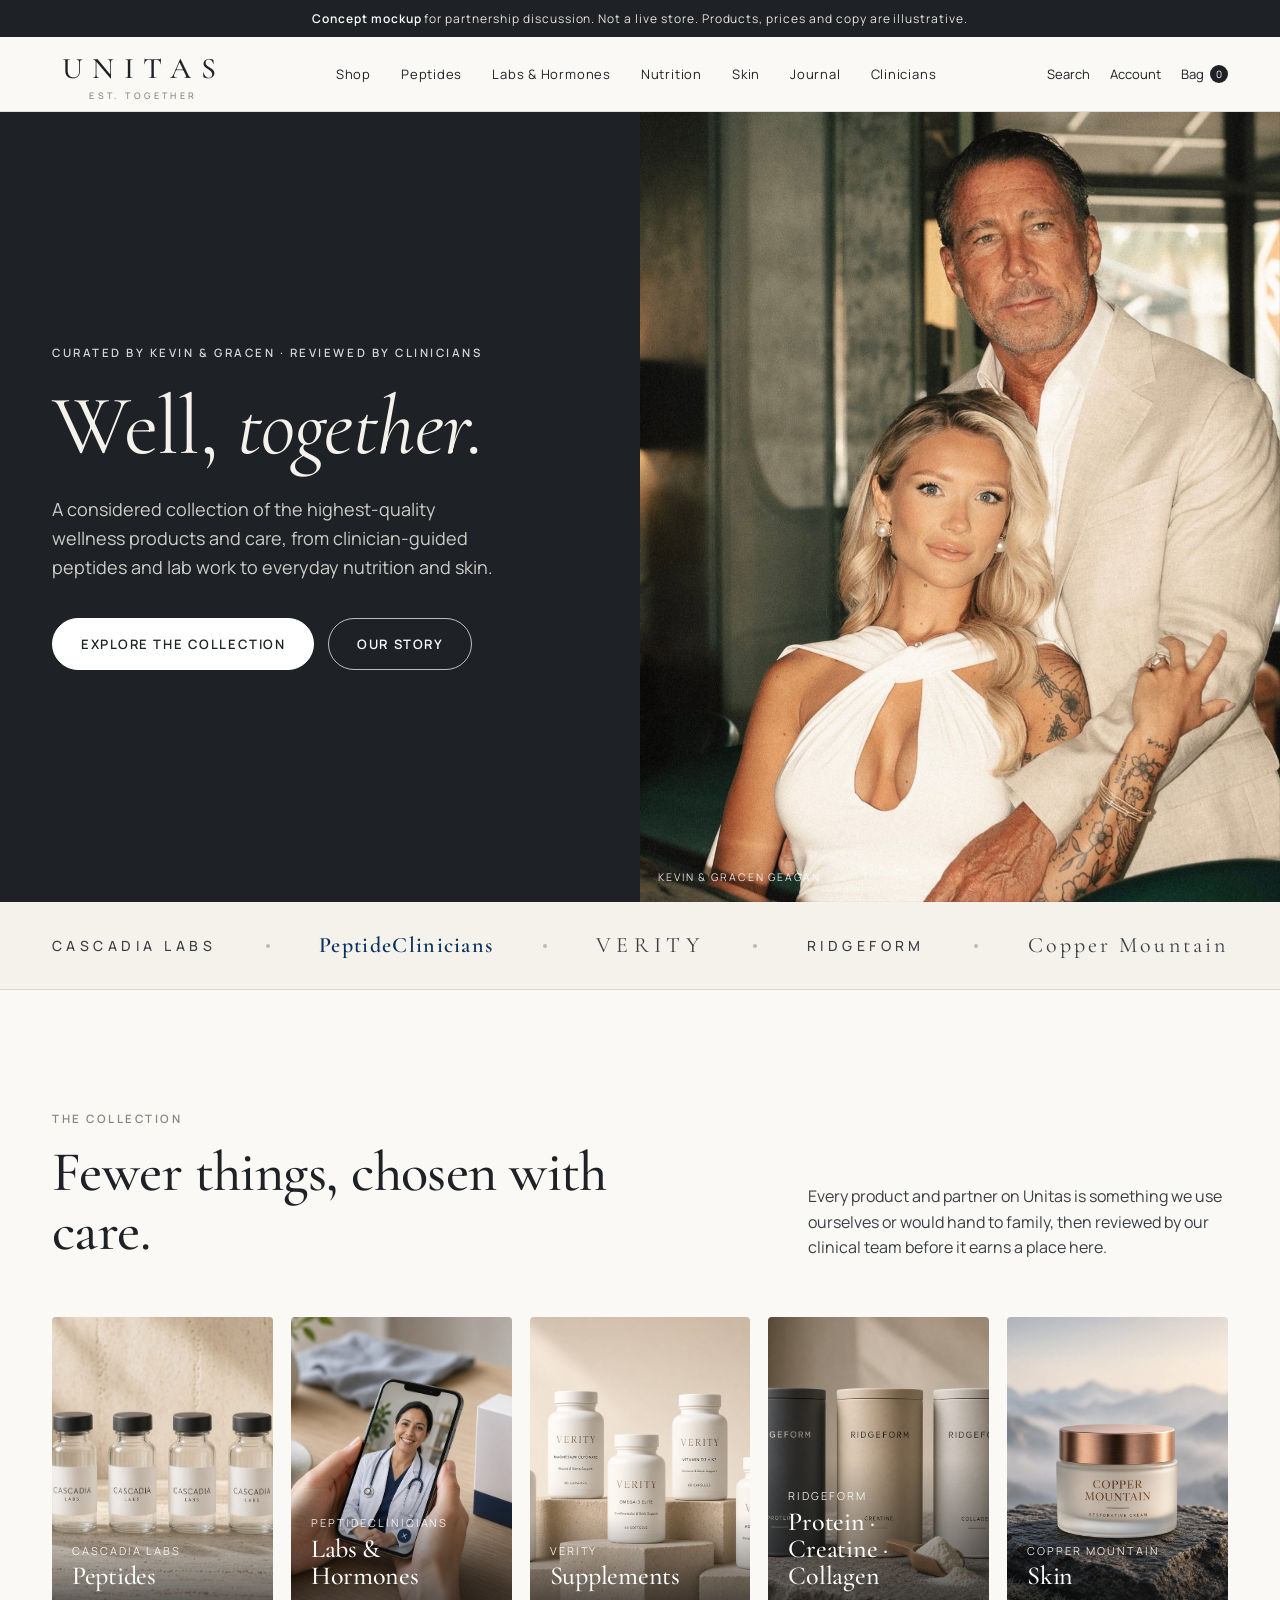
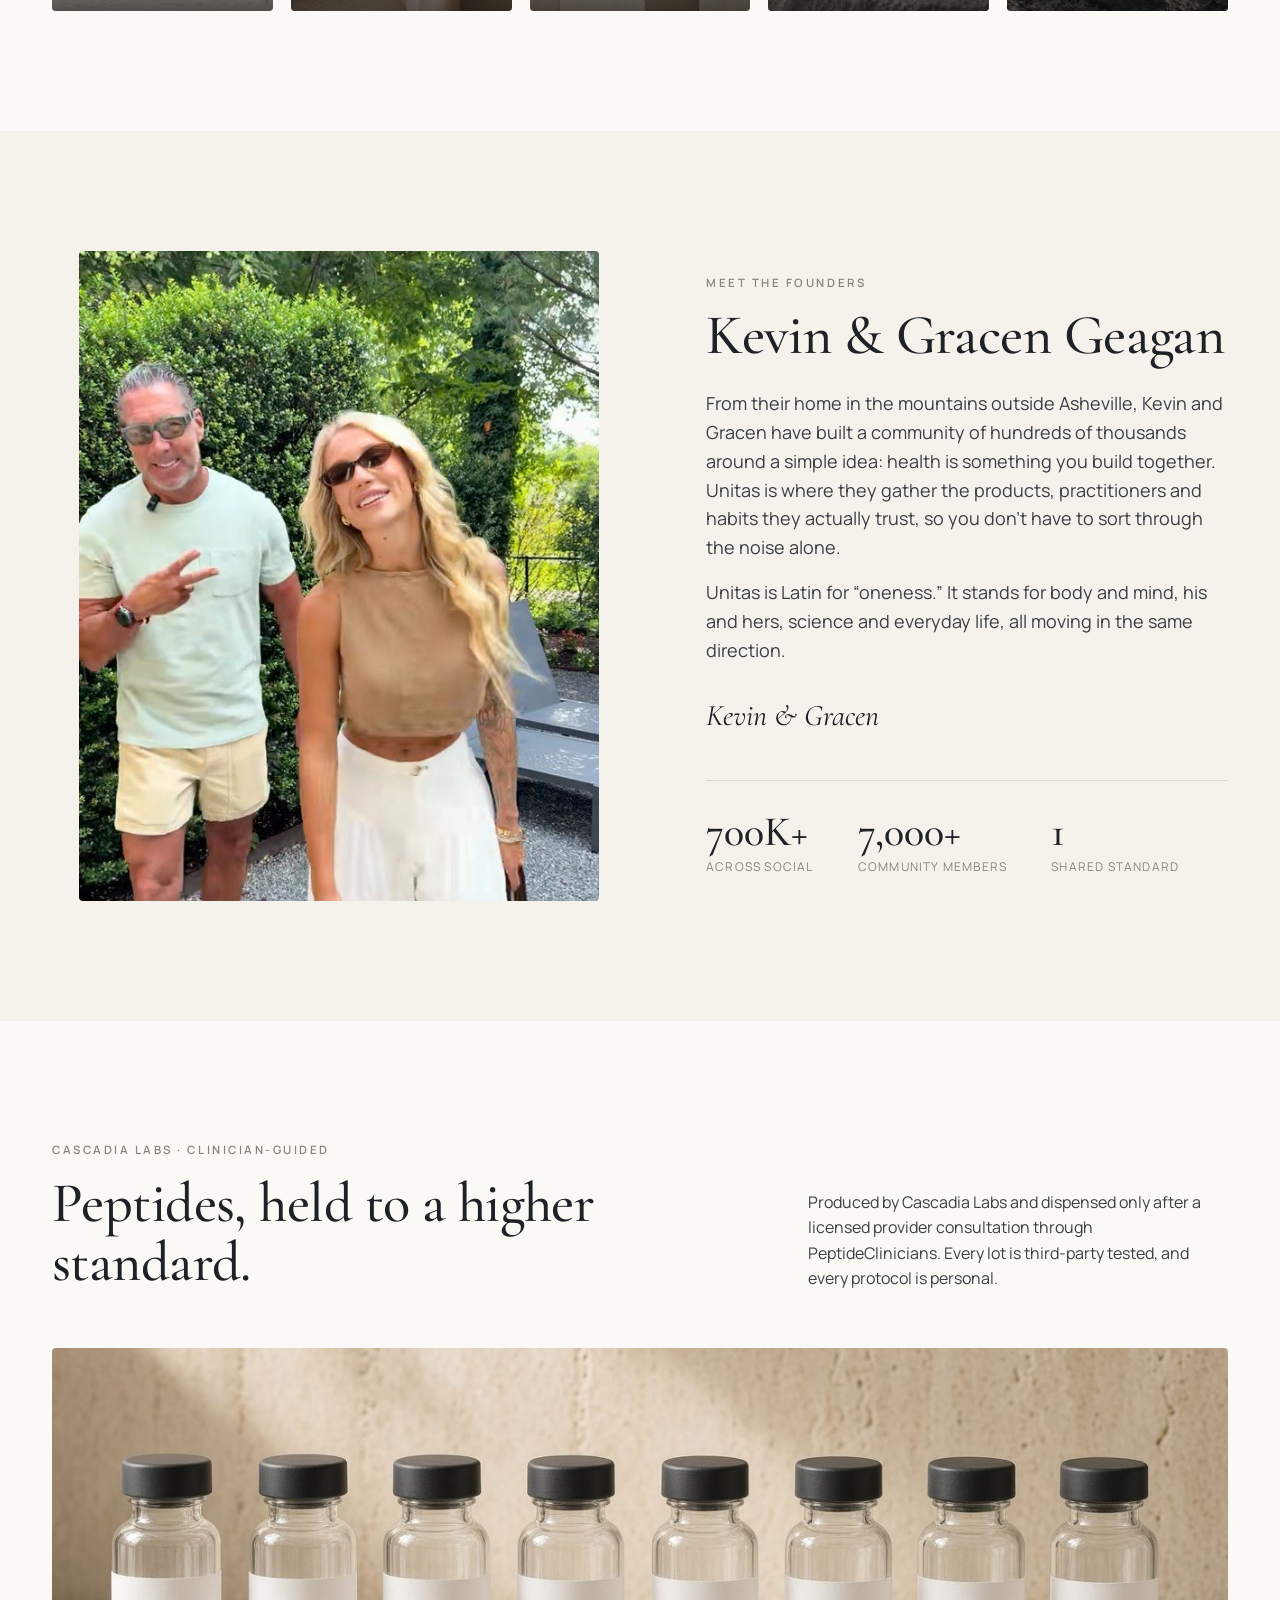
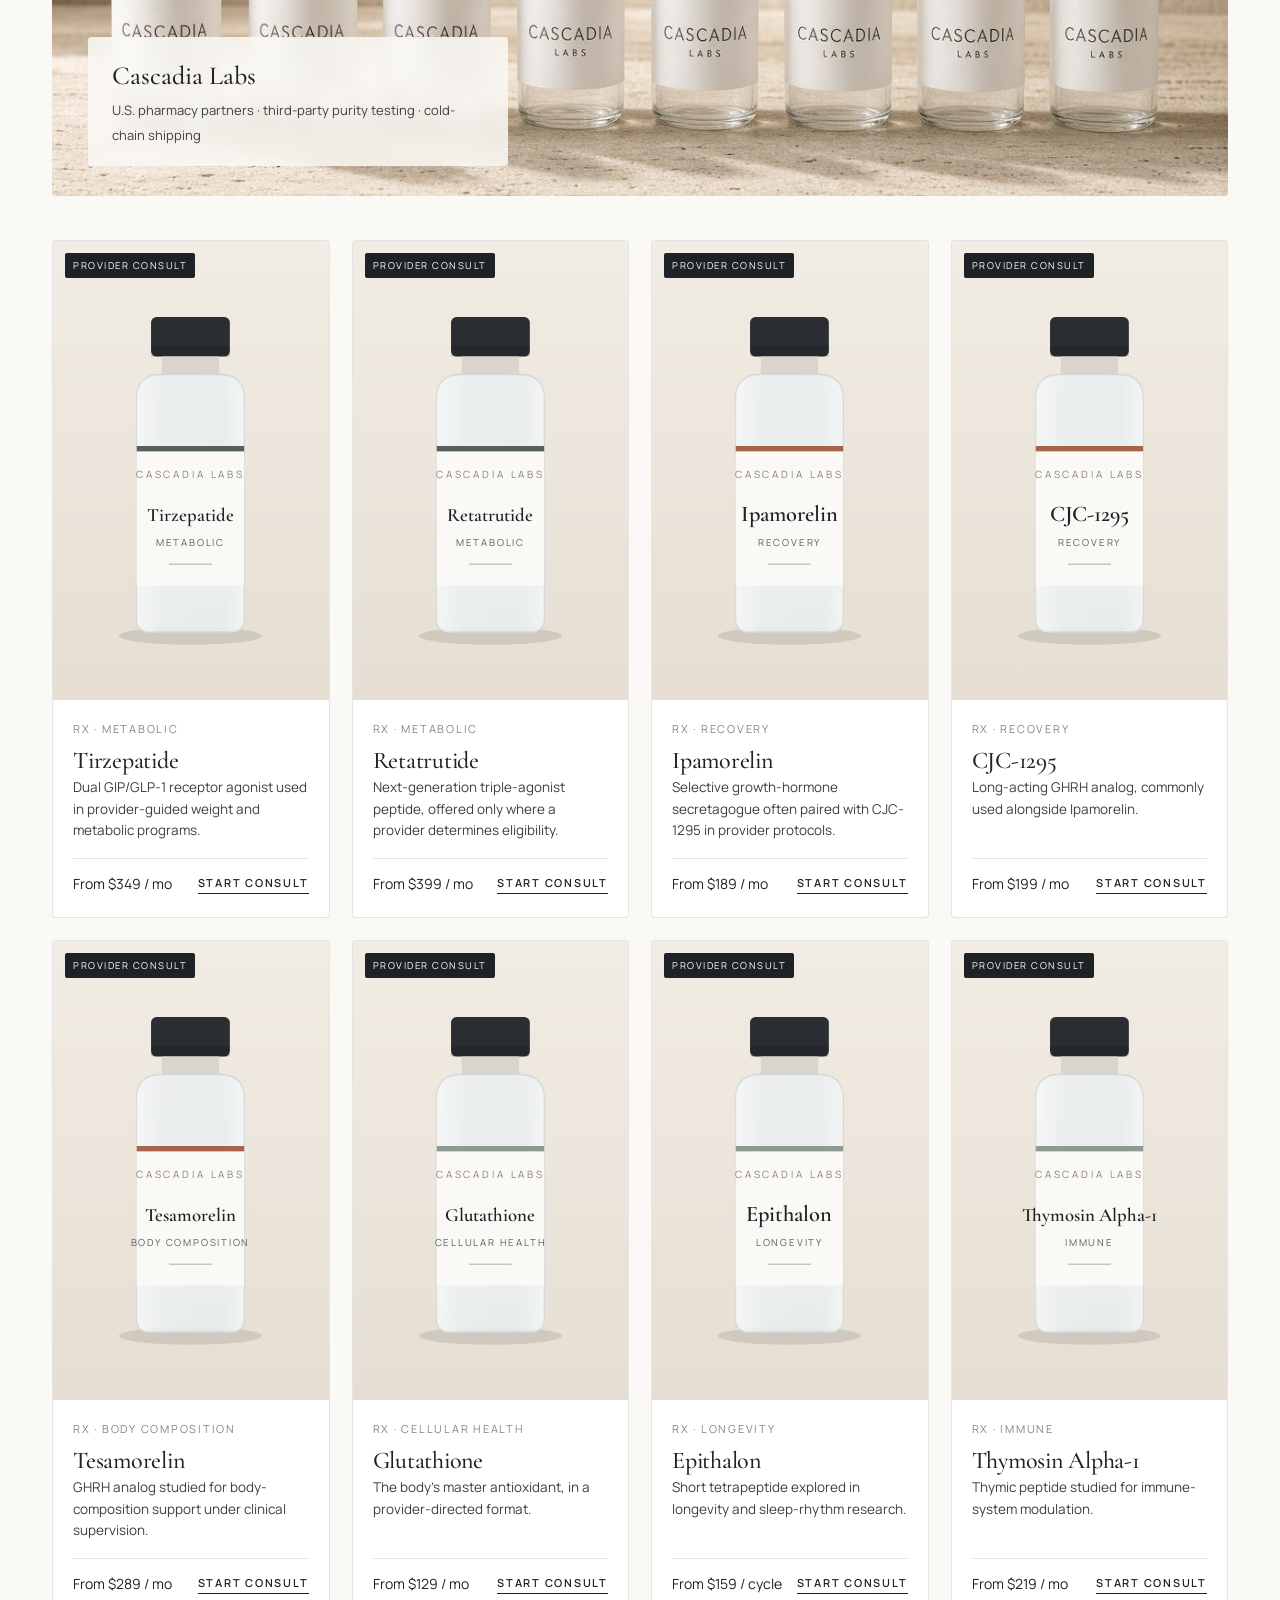
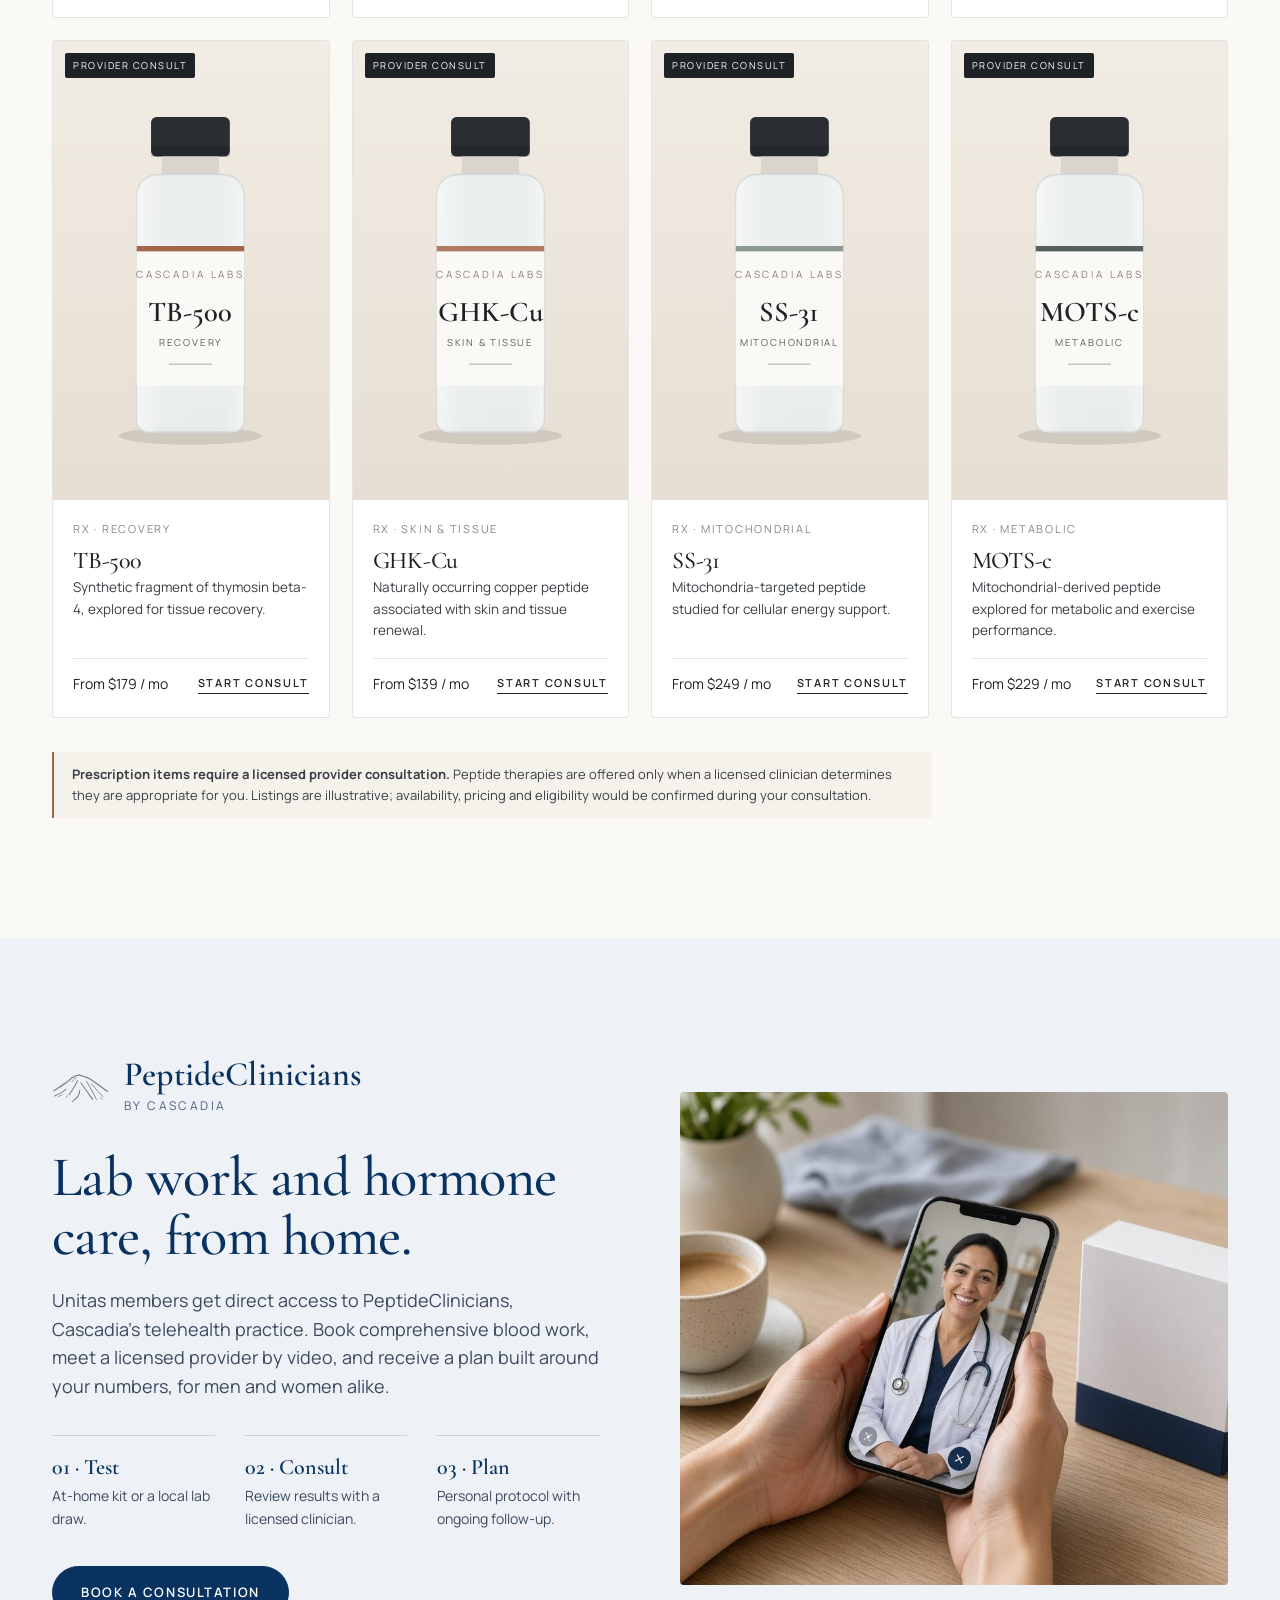
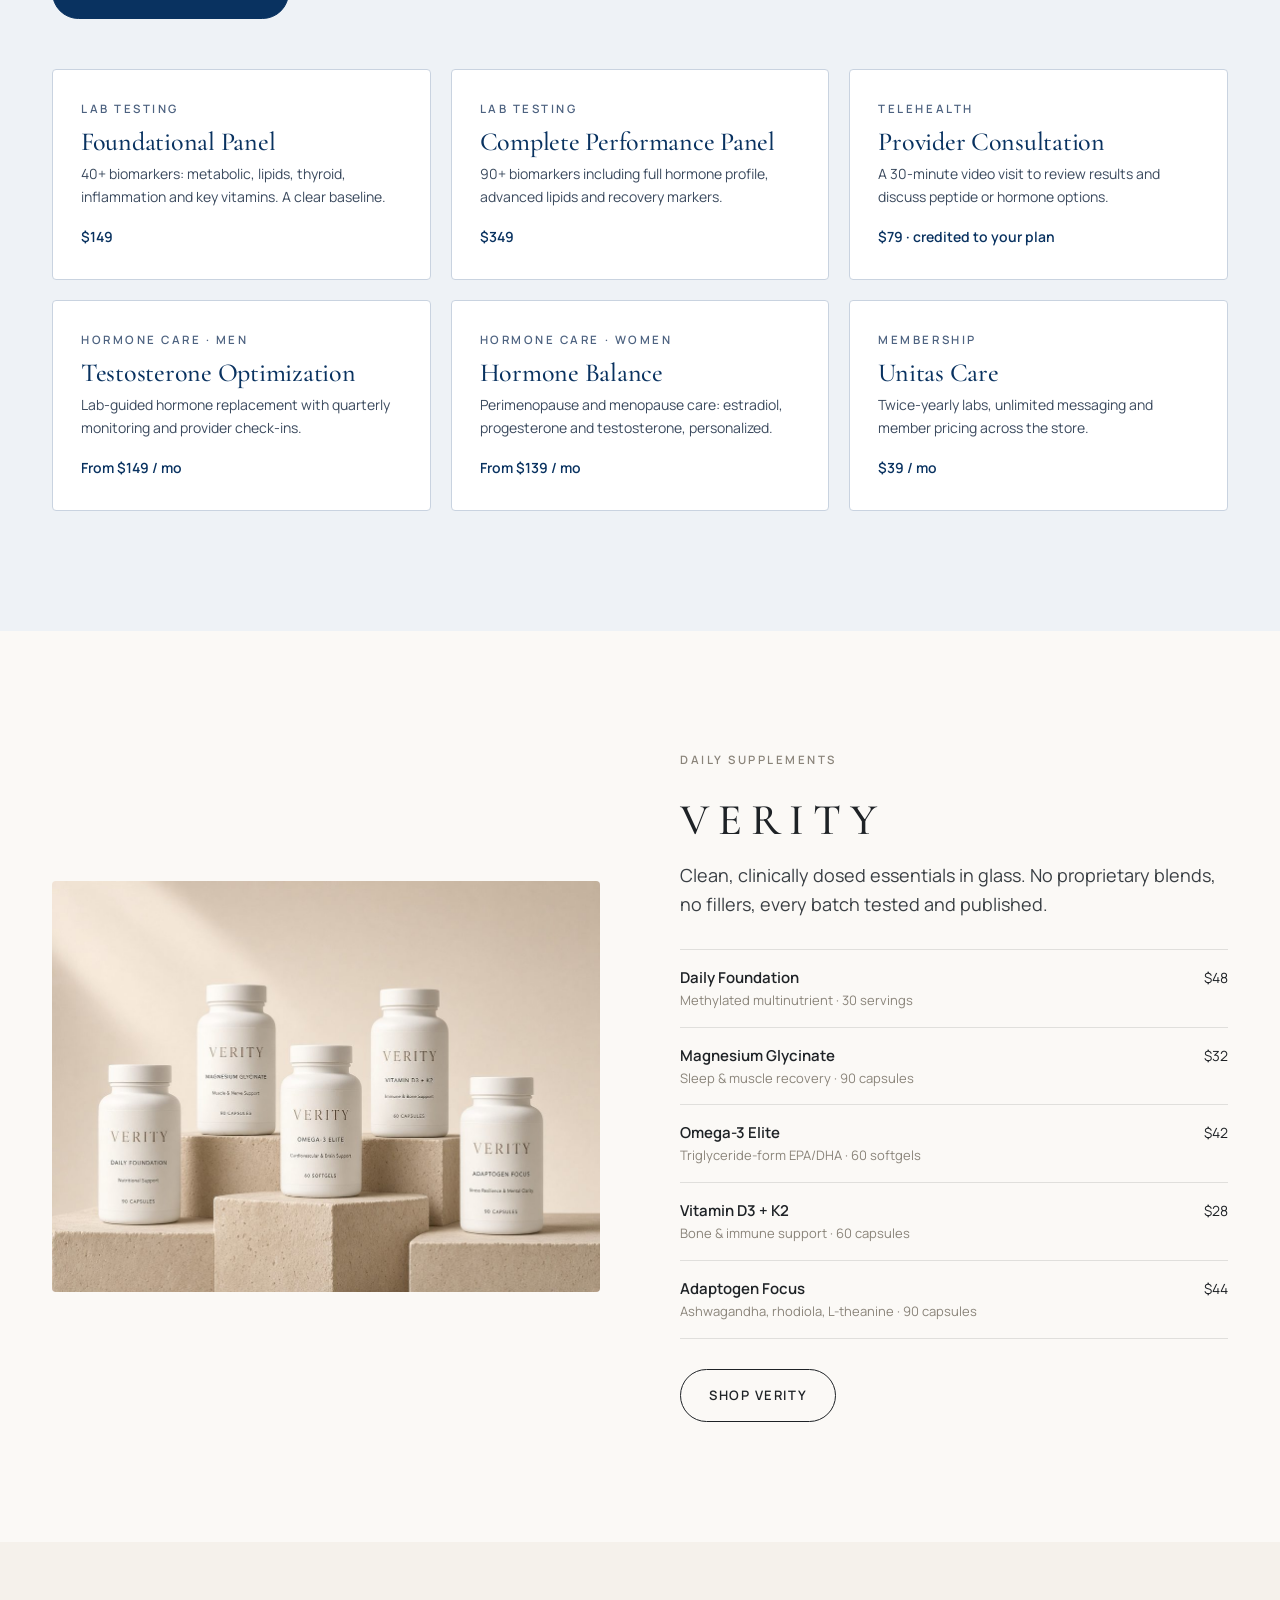
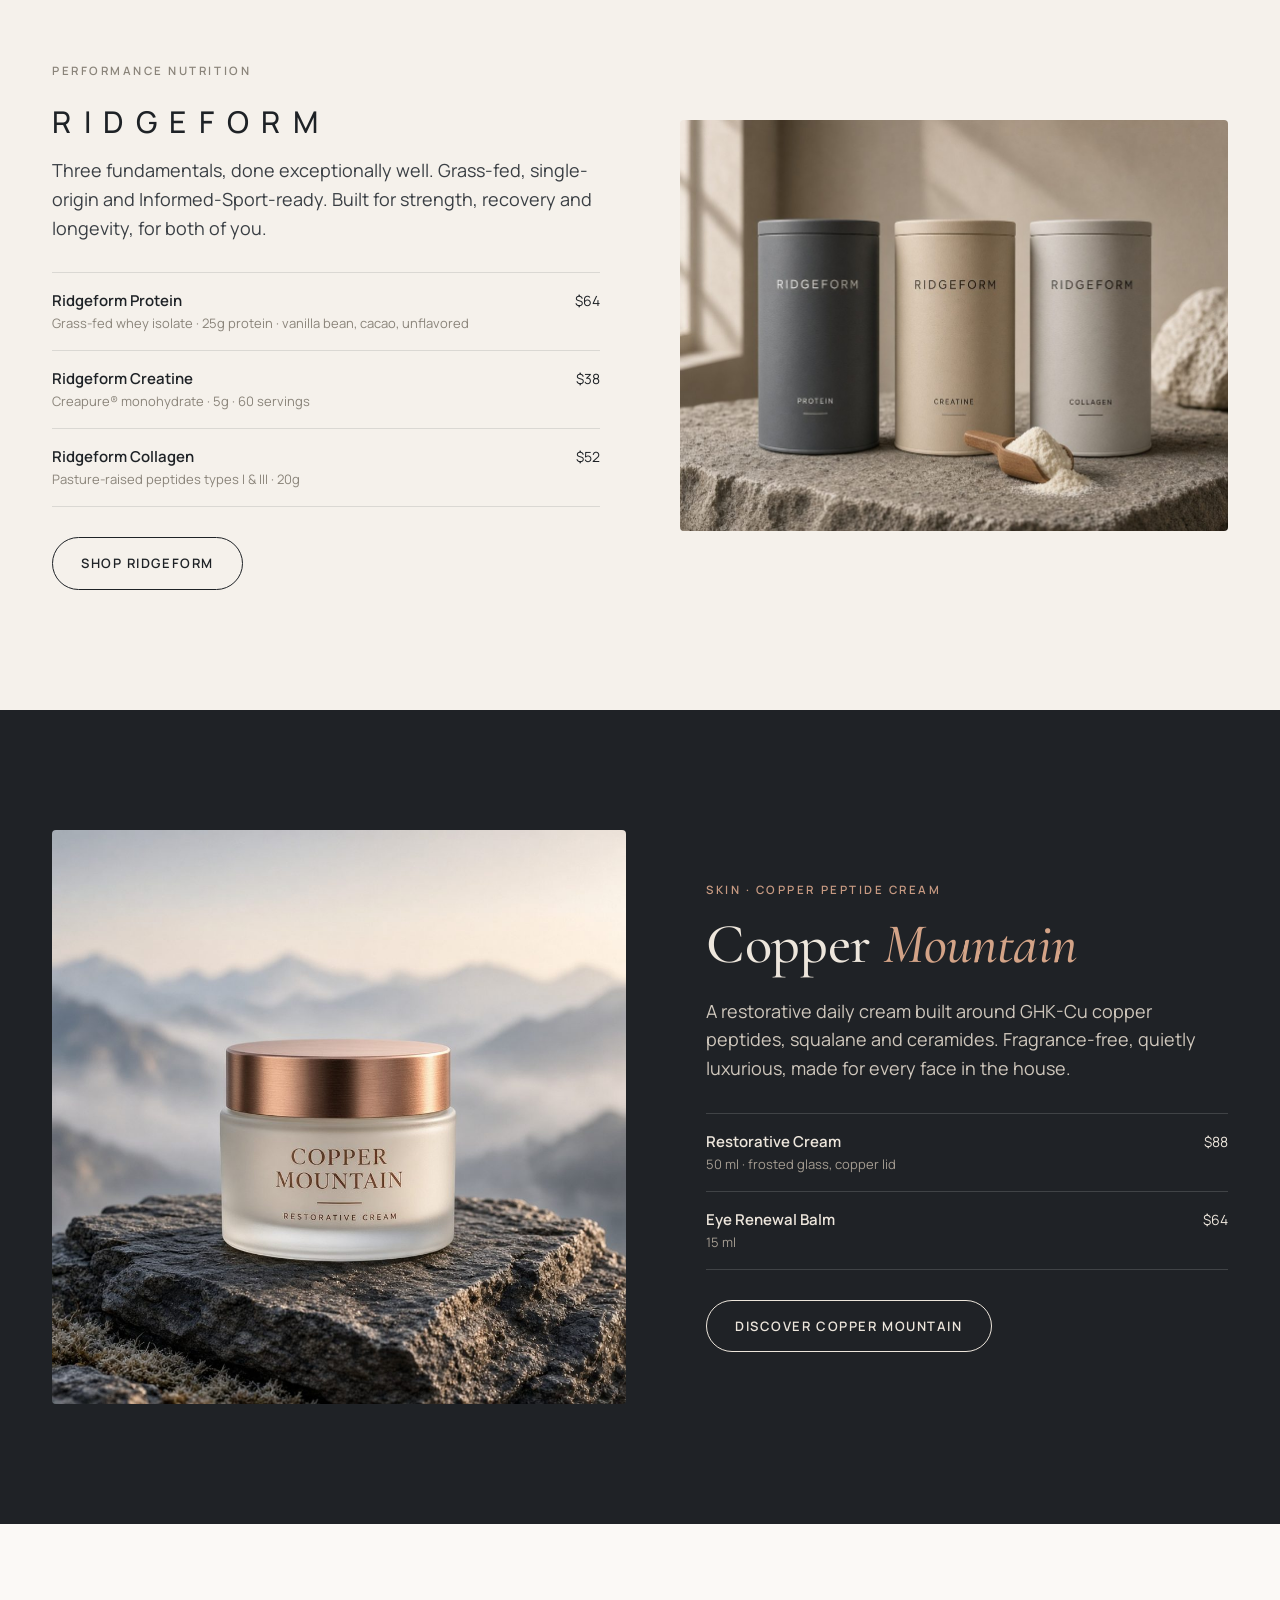
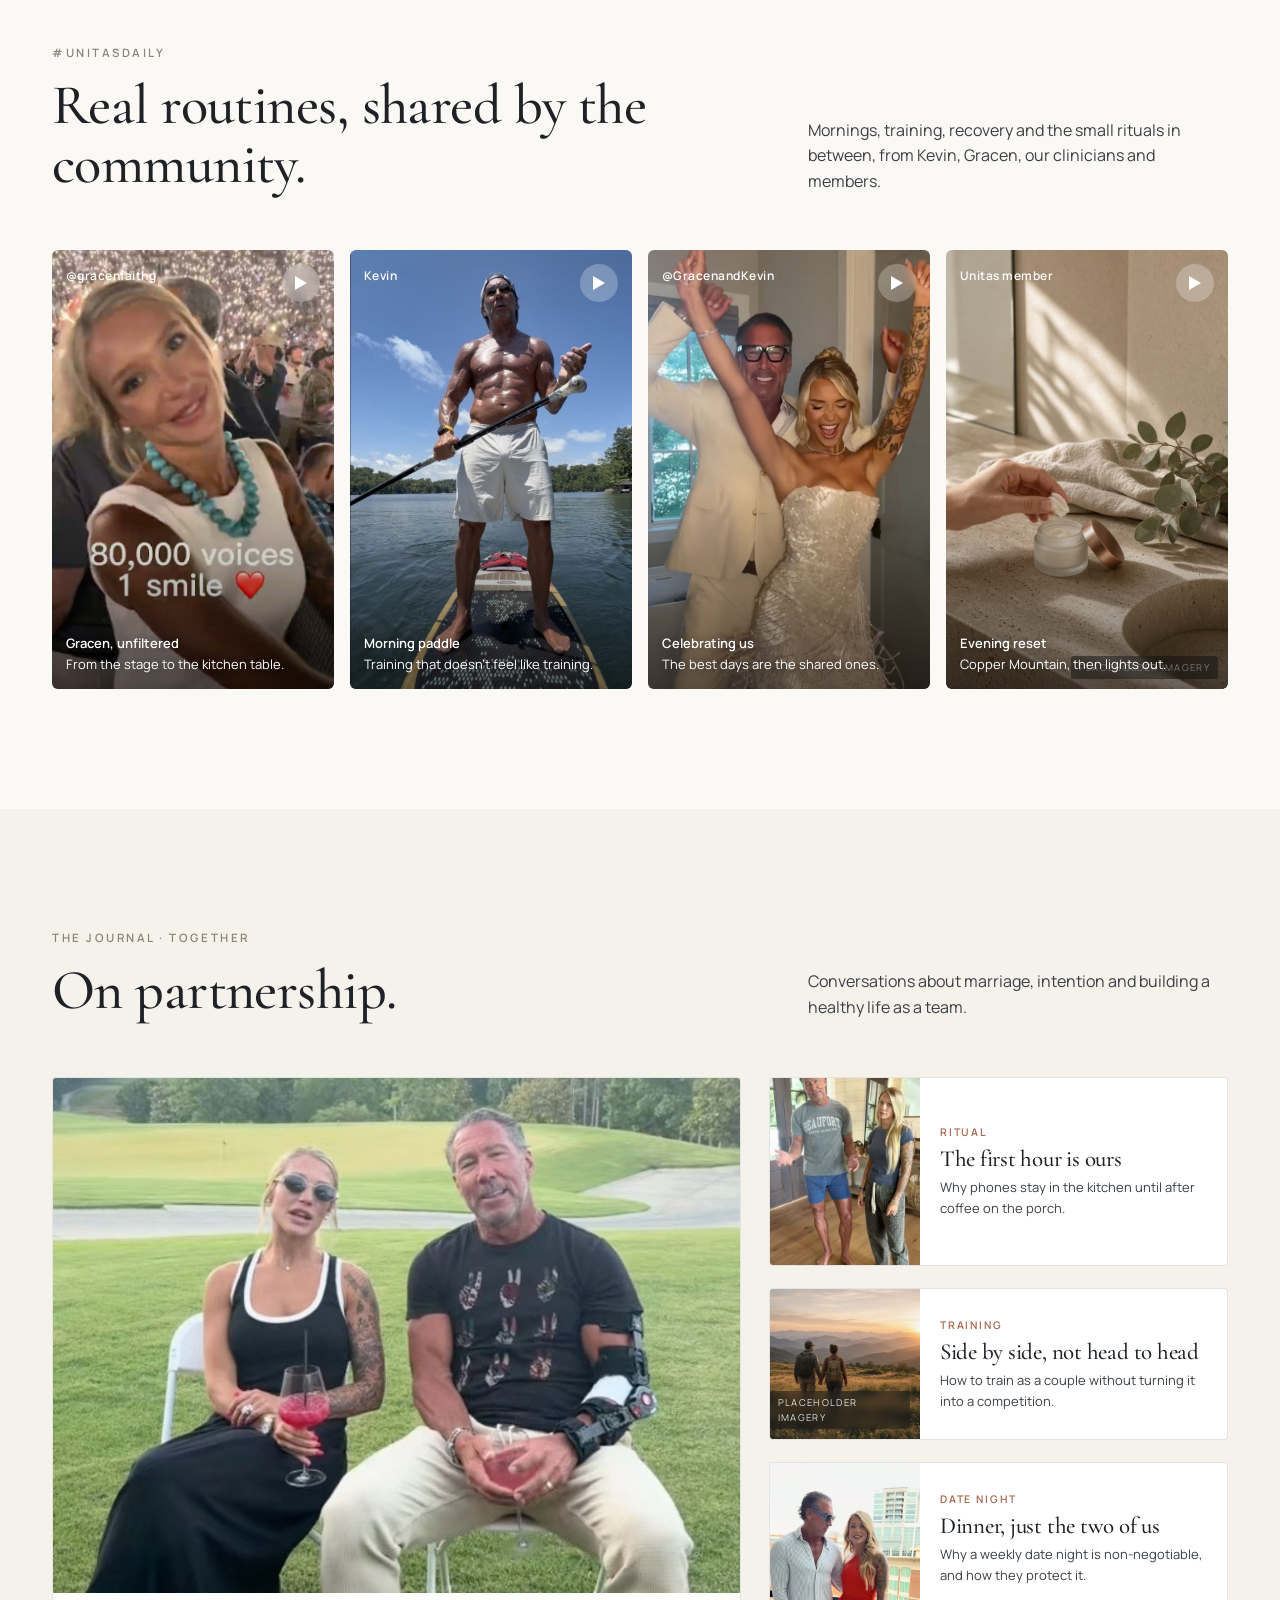
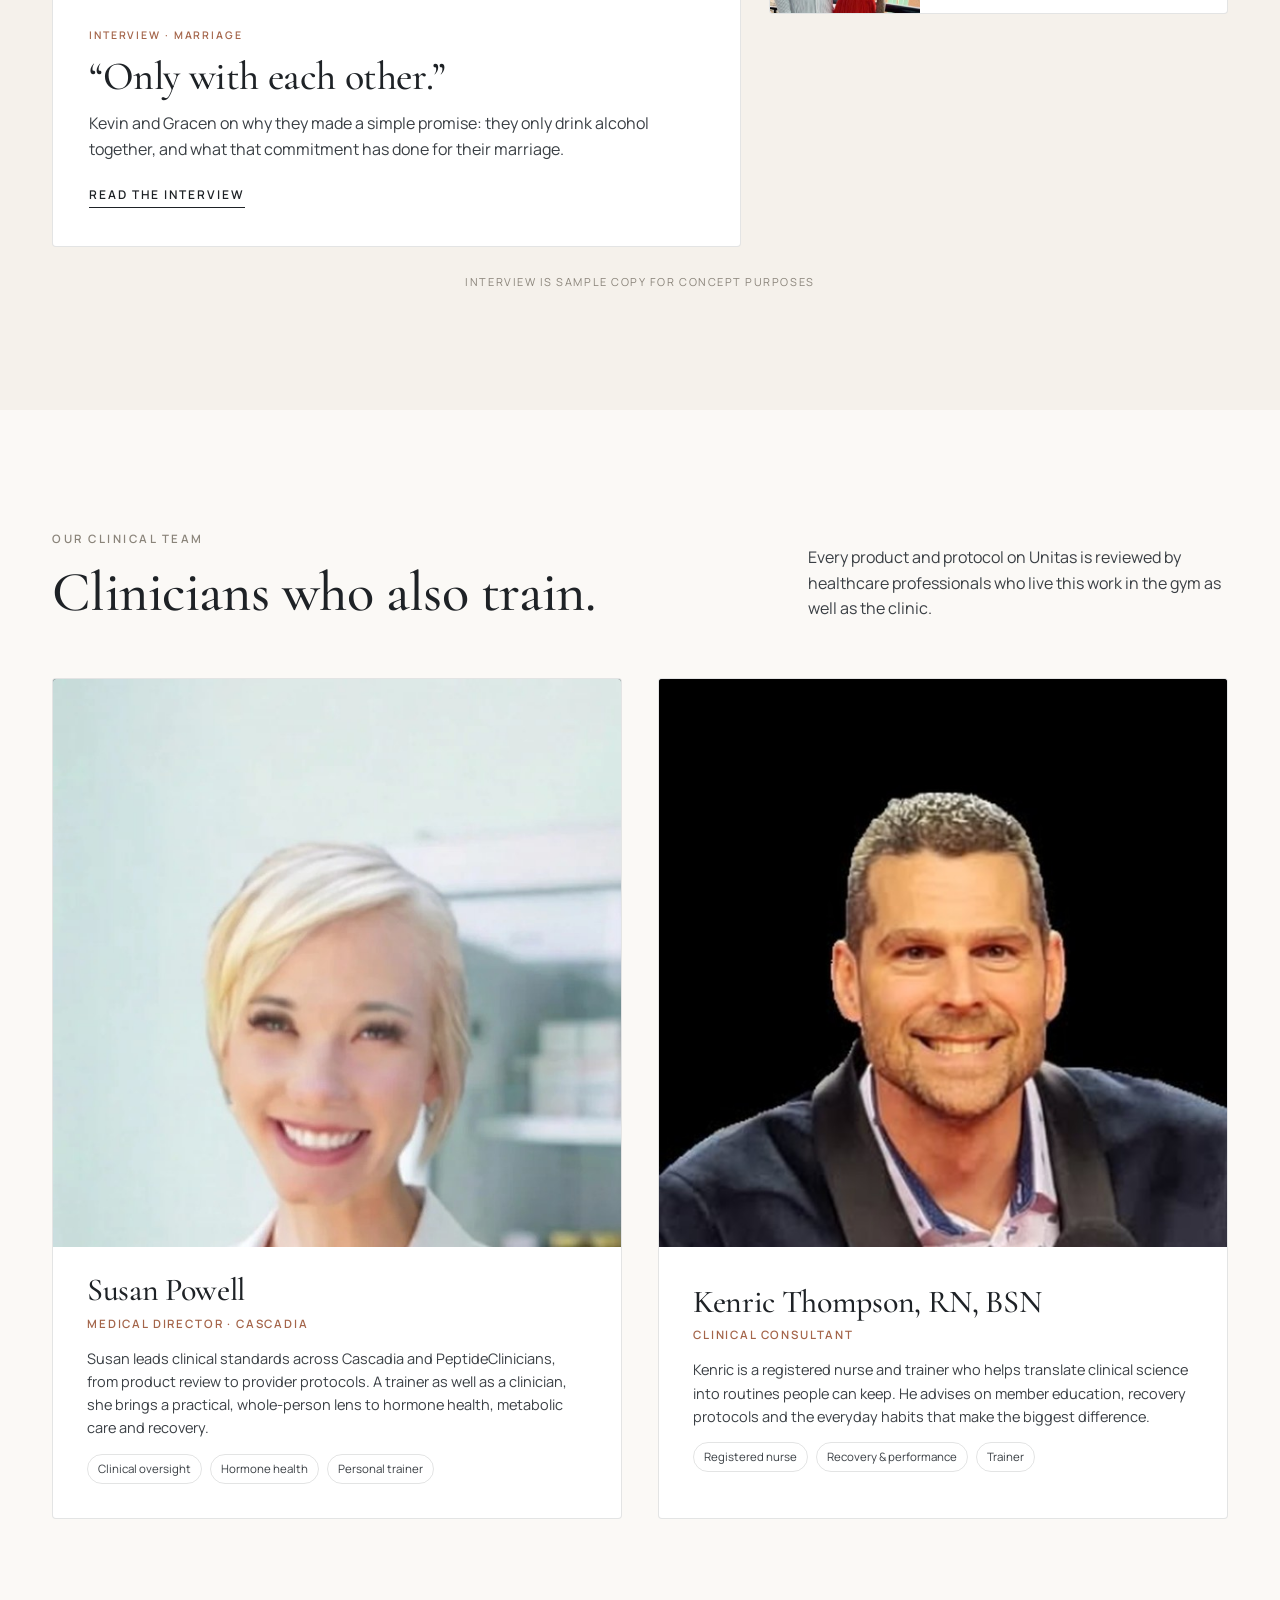
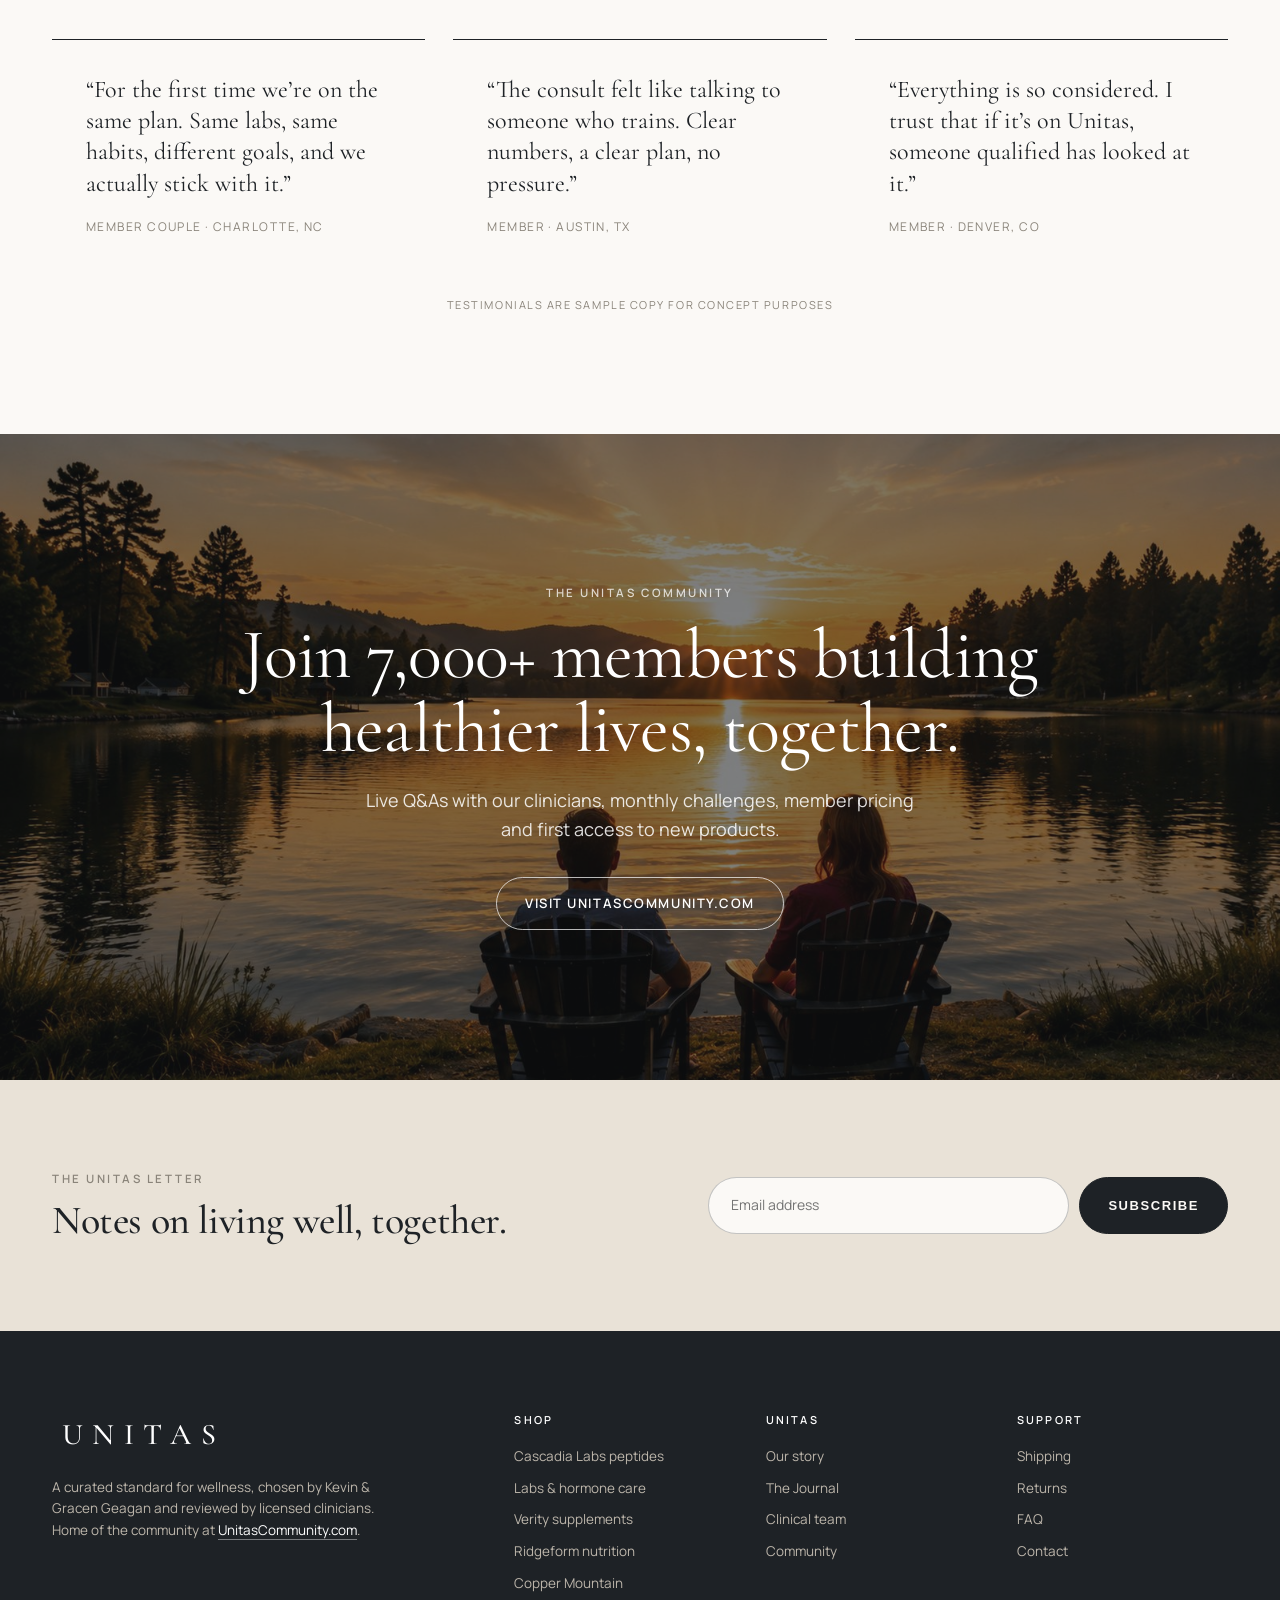
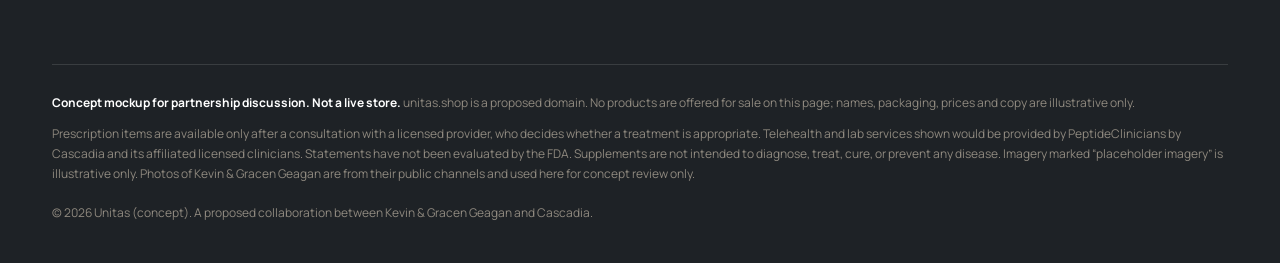
==== commit e6714e9e: "Use real photos of Kevin & Gracen" ====
--- a/index.html
+++ b/index.html
@@ -16,11 +16,11 @@
   <div class="icons"><a href="#">Search</a><a href="#">Account</a><a class="cart" href="#">Bag <span>0</span></a></div>
 </div></header>
 
-<section class="hero"><img class="bg" src="img/hero.jpg" alt="A couple walking a mountain ridge at sunrise">
-<div class="wrap"><div class="eyebrow">Curated by Kevin &amp; Gracen · Reviewed by clinicians</div>
+<section class="hero hero-split"><div class="hero-text"><div class="inner"><div class="eyebrow">Curated by Kevin &amp; Gracen · Reviewed by clinicians</div>
 <h1>Well, <em>together.</em></h1>
 <p>A considered collection of the highest-quality wellness products and care, from clinician-guided peptides and lab work to everyday nutrition and skin.</p>
-<div class="ctas"><a class="btn btn-dark" href="#shop">Explore the collection</a><a class="btn btn-light" href="#founders">Our story</a></div></div><span class="ph">Placeholder imagery</span></section>
+<div class="ctas"><a class="btn btn-dark" href="#shop">Explore the collection</a><a class="btn btn-light" href="#founders">Our story</a></div></div></div>
+<div class="hero-img"><img src="img/kevin-gracen-hero.jpg" alt="Kevin and Gracen Geagan"><span class="credit">Kevin &amp; Gracen Geagan</span></div></section>
 
 <div class="brands"><div class="wrap">
 <span class="sans">CASCADIA LABS</span><i class="dot"></i><span style="color:var(--navy);font-weight:600">PeptideClinicians</span><i class="dot"></i><span style="letter-spacing:.24em">VERITY</span><i class="dot"></i><span class="sans">RIDGEFORM</span><i class="dot"></i><span style="letter-spacing:.14em">Copper Mountain</span>
@@ -37,7 +37,7 @@
 </div></div></section>
 
 <section class="founders" id="founders"><div class="wrap split">
-<div class="img reveal"><img src="img/founders.jpg" alt="A couple making a smoothie in a bright kitchen"><span class="ph">Placeholder imagery</span></div>
+<div class="img reveal founders-img"><img src="img/kevin-gracen-garden.jpg" alt="Kevin and Gracen Geagan"></div>
 <div class="reveal"><div class="eyebrow">Meet the founders</div><h2 style="margin:14px 0 24px">Kevin &amp; Gracen Geagan</h2>
 <p class="lede">From their home in the mountains outside Asheville, Kevin and Gracen have built a community of hundreds of thousands around a simple idea: health is something you build together. Unitas is where they gather the products, practitioners and habits they actually trust, so you don’t have to sort through the noise alone.</p>
 <p class="lede" style="margin-top:16px">Unitas is Latin for “oneness.” It stands for body and mind, his and hers, science and everyday life, all moving in the same direction.</p>
@@ -288,23 +288,23 @@
 <section id="ugc"><div class="wrap">
 <div class="sec-head reveal"><div><div class="eyebrow">#UnitasDaily</div><h2>Real routines, shared by the community.</h2></div><p>Mornings, training, recovery and the small rituals in between, from Kevin, Gracen, our clinicians and members.</p></div>
 <div class="ugc">
-<div class="tile reveal"><img src="img/ugc-stretch.jpg" alt=""><span class="handle">@gracen</span><span class="play"><svg width="12" height="14" viewBox="0 0 12 14"><path d="M0 0l12 7-12 7z" fill="#fff"/></svg></span><div class="meta"><b>6:10 a.m. mobility flow</b>Ten minutes before the house wakes up.</div><span class="ph">Placeholder imagery</span></div>
-<div class="tile reveal"><img src="img/ugc-kettlebell.jpg" alt=""><span class="handle">@kevin</span><span class="play"><svg width="12" height="14" viewBox="0 0 12 14"><path d="M0 0l12 7-12 7z" fill="#fff"/></svg></span><div class="meta"><b>Garage-gym strength day</b>Ridgeform creatine, every single day.</div><span class="ph">Placeholder imagery</span></div>
-<div class="tile reveal"><img src="img/ugc-trail.jpg" alt=""><span class="handle">@kevinandgracen</span><span class="play"><svg width="12" height="14" viewBox="0 0 12 14"><path d="M0 0l12 7-12 7z" fill="#fff"/></svg></span><div class="meta"><b>Saturday trail miles</b>Same pace, side by side.</div><span class="ph">Placeholder imagery</span></div>
-<div class="tile reveal"><img src="img/ugc-skincare.jpg" alt=""><span class="handle">@gracen</span><span class="play"><svg width="12" height="14" viewBox="0 0 12 14"><path d="M0 0l12 7-12 7z" fill="#fff"/></svg></span><div class="meta"><b>Evening reset</b>Copper Mountain, then lights out.</div><span class="ph">Placeholder imagery</span></div>
+<div class="tile reveal"><img src="img/ugc-gracen.jpg" alt="Gracen Geagan"><span class="handle">@gracenfaithg</span><span class="play"><svg width="12" height="14" viewBox="0 0 12 14"><path d="M0 0l12 7-12 7z" fill="#fff"/></svg></span><div class="meta"><b>Gracen, unfiltered</b>From the stage to the kitchen table.</div></div>
+<div class="tile reveal"><img src="img/ugc-kevin-paddleboard.jpg" alt="Kevin Geagan paddleboarding"><span class="handle">Kevin</span><span class="play"><svg width="12" height="14" viewBox="0 0 12 14"><path d="M0 0l12 7-12 7z" fill="#fff"/></svg></span><div class="meta"><b>Morning paddle</b>Training that doesn’t feel like training.</div></div>
+<div class="tile reveal"><img src="img/ugc-kevin-gracen-celebrate.jpg" alt="Kevin and Gracen celebrating"><span class="handle">@GracenandKevin</span><span class="play"><svg width="12" height="14" viewBox="0 0 12 14"><path d="M0 0l12 7-12 7z" fill="#fff"/></svg></span><div class="meta"><b>Celebrating us</b>The best days are the shared ones.</div></div>
+<div class="tile reveal"><img src="img/ugc-skincare.jpg" alt=""><span class="handle">Unitas member</span><span class="play"><svg width="12" height="14" viewBox="0 0 12 14"><path d="M0 0l12 7-12 7z" fill="#fff"/></svg></span><div class="meta"><b>Evening reset</b>Copper Mountain, then lights out.</div><span class="ph">Placeholder imagery</span></div>
 </div></div></section>
 
 <section class="journal" id="journal"><div class="wrap">
 <div class="sec-head reveal"><div><div class="eyebrow">The Journal · Together</div><h2>On partnership.</h2></div><p>Conversations about marriage, intention and building a healthy life as a team.</p></div>
 <div class="jgrid">
-<a class="jfeature reveal" href="journal/together.html"><div class="im"><img src="img/journal-together.jpg" alt="A couple sharing a candlelit dinner on a porch"><span class="ph">Placeholder imagery</span></div>
+<a class="jfeature reveal" href="journal/together.html"><div class="im"><img src="img/journal-together-kg.jpg" alt="Kevin and Gracen sharing a drink at sunset"></div>
 <div class="tx"><div class="tag">Interview · Marriage</div><h3>“Only with each other.”</h3><p>Kevin and Gracen on why they made a simple promise: they only drink alcohol together, and what that commitment has done for their marriage.</p><span class="read">Read the interview</span></div></a>
 <div class="jside">
-<a class="jcard reveal" href="#"><div class="im"><img src="img/journal-morning.jpg" alt=""></div><div class="tx"><div class="tag">Ritual</div><h4>The first hour is ours</h4><p>Why phones stay in the kitchen until after coffee on the porch.</p></div></a>
-<a class="jcard reveal" href="#"><div class="im"><img src="img/journal-trail.jpg" alt=""></div><div class="tx"><div class="tag">Training</div><h4>Side by side, not head to head</h4><p>How to train as a couple without turning it into a competition.</p></div></a>
-<a class="jcard reveal" href="#"><div class="im"><img src="img/journal-kitchen.jpg" alt=""></div><div class="tx"><div class="tag">Home</div><h4>The Sunday table</h4><p>A weekly meal, a shared plan, and the conversation that keeps a household aligned.</p></div></a>
+<a class="jcard reveal" href="#"><div class="im"><img src="img/journal-home-kg.jpg" alt="Kevin and Gracen at home"></div><div class="tx"><div class="tag">Ritual</div><h4>The first hour is ours</h4><p>Why phones stay in the kitchen until after coffee on the porch.</p></div></a>
+<a class="jcard reveal" href="#"><div class="im rel"><img src="img/journal-trail.jpg" alt=""><span class="ph">Placeholder imagery</span></div><div class="tx"><div class="tag">Training</div><h4>Side by side, not head to head</h4><p>How to train as a couple without turning it into a competition.</p></div></a>
+<a class="jcard reveal" href="#"><div class="im"><img src="img/journal-dinner-kg.jpg" alt="Kevin and Gracen dressed for dinner" style="object-position:center 20%"></div><div class="tx"><div class="tag">Date night</div><h4>Dinner, just the two of us</h4><p>Why a weekly date night is non-negotiable, and how they protect it.</p></div></a>
 </div></div>
-<p class="sample">Journal imagery is placeholder · interview is sample copy for concept purposes</p>
+<p class="sample">Interview is sample copy for concept purposes</p>
 </div></section>
 
 <section id="team"><div class="wrap">
@@ -324,7 +324,7 @@
 </div><p class="sample">Testimonials are sample copy for concept purposes</p>
 </div></section>
 
-<section class="community"><img src="img/journal-trail.jpg" alt="">
+<section class="community"><img src="img/community-lake.jpg" alt="">
 <div class="wrap"><div class="eyebrow">The Unitas Community</div><h2>Join 7,000+ members building healthier lives, together.</h2><p>Live Q&amp;As with our clinicians, monthly challenges, member pricing and first access to new products.</p><a class="btn btn-light" href="https://unitascommunity.com" target="_blank" rel="noopener">Visit UnitasCommunity.com</a></div></section>
 
 <section class="news"><div class="wrap">
@@ -340,7 +340,7 @@
   </div>
   <div class="legal">
     <p><b style="color:#fff">Concept mockup for partnership discussion. Not a live store.</b> unitas.shop is a proposed domain. No products are offered for sale on this page; names, packaging, prices and copy are illustrative only.</p>
-    <p>Prescription items are available only after a consultation with a licensed provider, who decides whether a treatment is appropriate. Telehealth and lab services shown would be provided by PeptideClinicians by Cascadia and its affiliated licensed clinicians. Statements have not been evaluated by the FDA. Supplements are not intended to diagnose, treat, cure, or prevent any disease. People imagery marked “placeholder imagery” is illustrative and does not depict the named individuals.</p>
+    <p>Prescription items are available only after a consultation with a licensed provider, who decides whether a treatment is appropriate. Telehealth and lab services shown would be provided by PeptideClinicians by Cascadia and its affiliated licensed clinicians. Statements have not been evaluated by the FDA. Supplements are not intended to diagnose, treat, cure, or prevent any disease. Imagery marked “placeholder imagery” is illustrative only. Photos of Kevin &amp; Gracen Geagan are from their public channels and used here for concept review only.</p>
     <p style="margin-top:18px">© 2026 Unitas (concept). A proposed collaboration between Kevin &amp; Gracen Geagan and Cascadia.</p>
   </div>
 </div></footer>
--- a/styles.css
+++ b/styles.css
@@ -273,3 +273,31 @@
 }
 .member .im{aspect-ratio:1/1}
 .member img{object-position:center top}
+/* split hero with real photo */
+.hero-split{display:grid;grid-template-columns:1fr 1fr;min-height:calc(100vh - 110px);align-items:stretch;background:#1E2226;color:#F5F1EB}
+.hero-split:before{display:none}
+.hero-split .hero-text{display:flex;align-items:center;padding:80px 0}
+.hero-split .inner{padding:0 64px 0 max(32px,calc((100vw - 1240px)/2 + 32px));max-width:720px}
+.hero-split h1{font-size:clamp(54px,6.6vw,104px);margin:20px 0 24px;font-weight:400}
+.hero-split p{font-size:18px;color:rgba(245,241,235,.82);max-width:460px;margin-bottom:36px}
+.hero-split .hero-img{position:relative;overflow:hidden}
+.hero-split .hero-img img{position:absolute;inset:0;width:100%;height:100%;object-fit:cover;object-position:center 25%;animation:slowzoom 18s ease-out forwards;transform:scale(1.04)}
+.credit{position:absolute;left:18px;bottom:16px;font-size:10.5px;letter-spacing:.18em;text-transform:uppercase;color:rgba(255,255,255,.85);z-index:2}
+.founders-img img{aspect-ratio:4/5!important;object-position:center 30%}
+.split .founders-img{max-width:520px;justify-self:center;width:100%}
+.jfeature img{aspect-ratio:4/3}
+.article-split{display:grid;grid-template-columns:1.1fr 1fr;background:#1E2226;color:#F5F1EB;min-height:78vh}
+.article-split .tx{display:flex;align-items:center}
+.article-split .inner{padding:80px 64px 80px max(32px,calc((100vw - 1240px)/2 + 32px))}
+.article-split h1{font-size:clamp(46px,5.6vw,86px);font-weight:400;margin:16px 0 20px}
+.article-split p{color:rgba(245,241,235,.8);font-size:18px;max-width:440px}
+.article-split .eyebrow{color:rgba(245,241,235,.7)}
+.article-split .im{position:relative;overflow:hidden;min-height:420px}
+.article-split .im img{position:absolute;inset:0;width:100%;height:100%;object-fit:cover;object-position:center 30%}
+@media(max-width:900px){
+  .hero-split,.article-split{grid-template-columns:1fr}
+  .hero-split .hero-img{min-height:72vh;order:-1}
+  .hero-split .inner,.article-split .inner{padding:48px 24px}
+  .article-split .im{min-height:60vh;order:-1}
+}
+.hero-split,.article-split{padding:0!important}
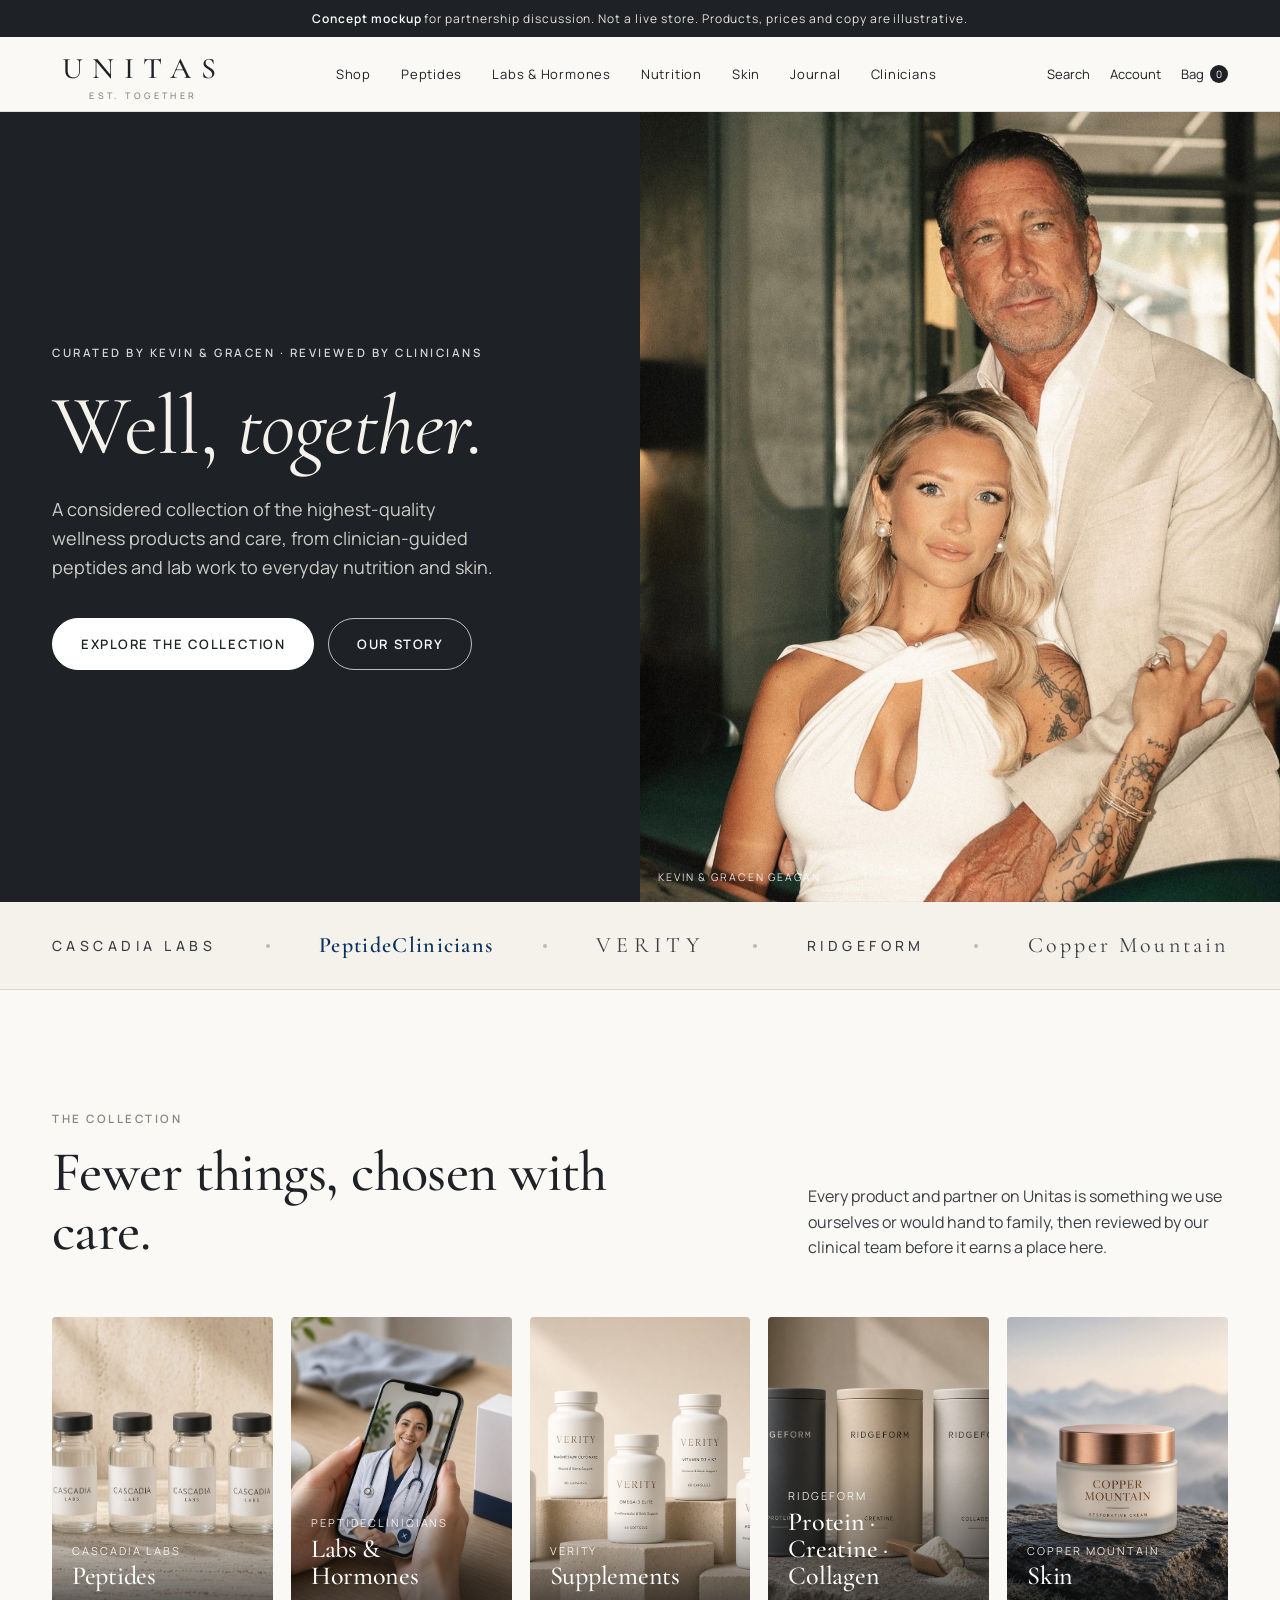
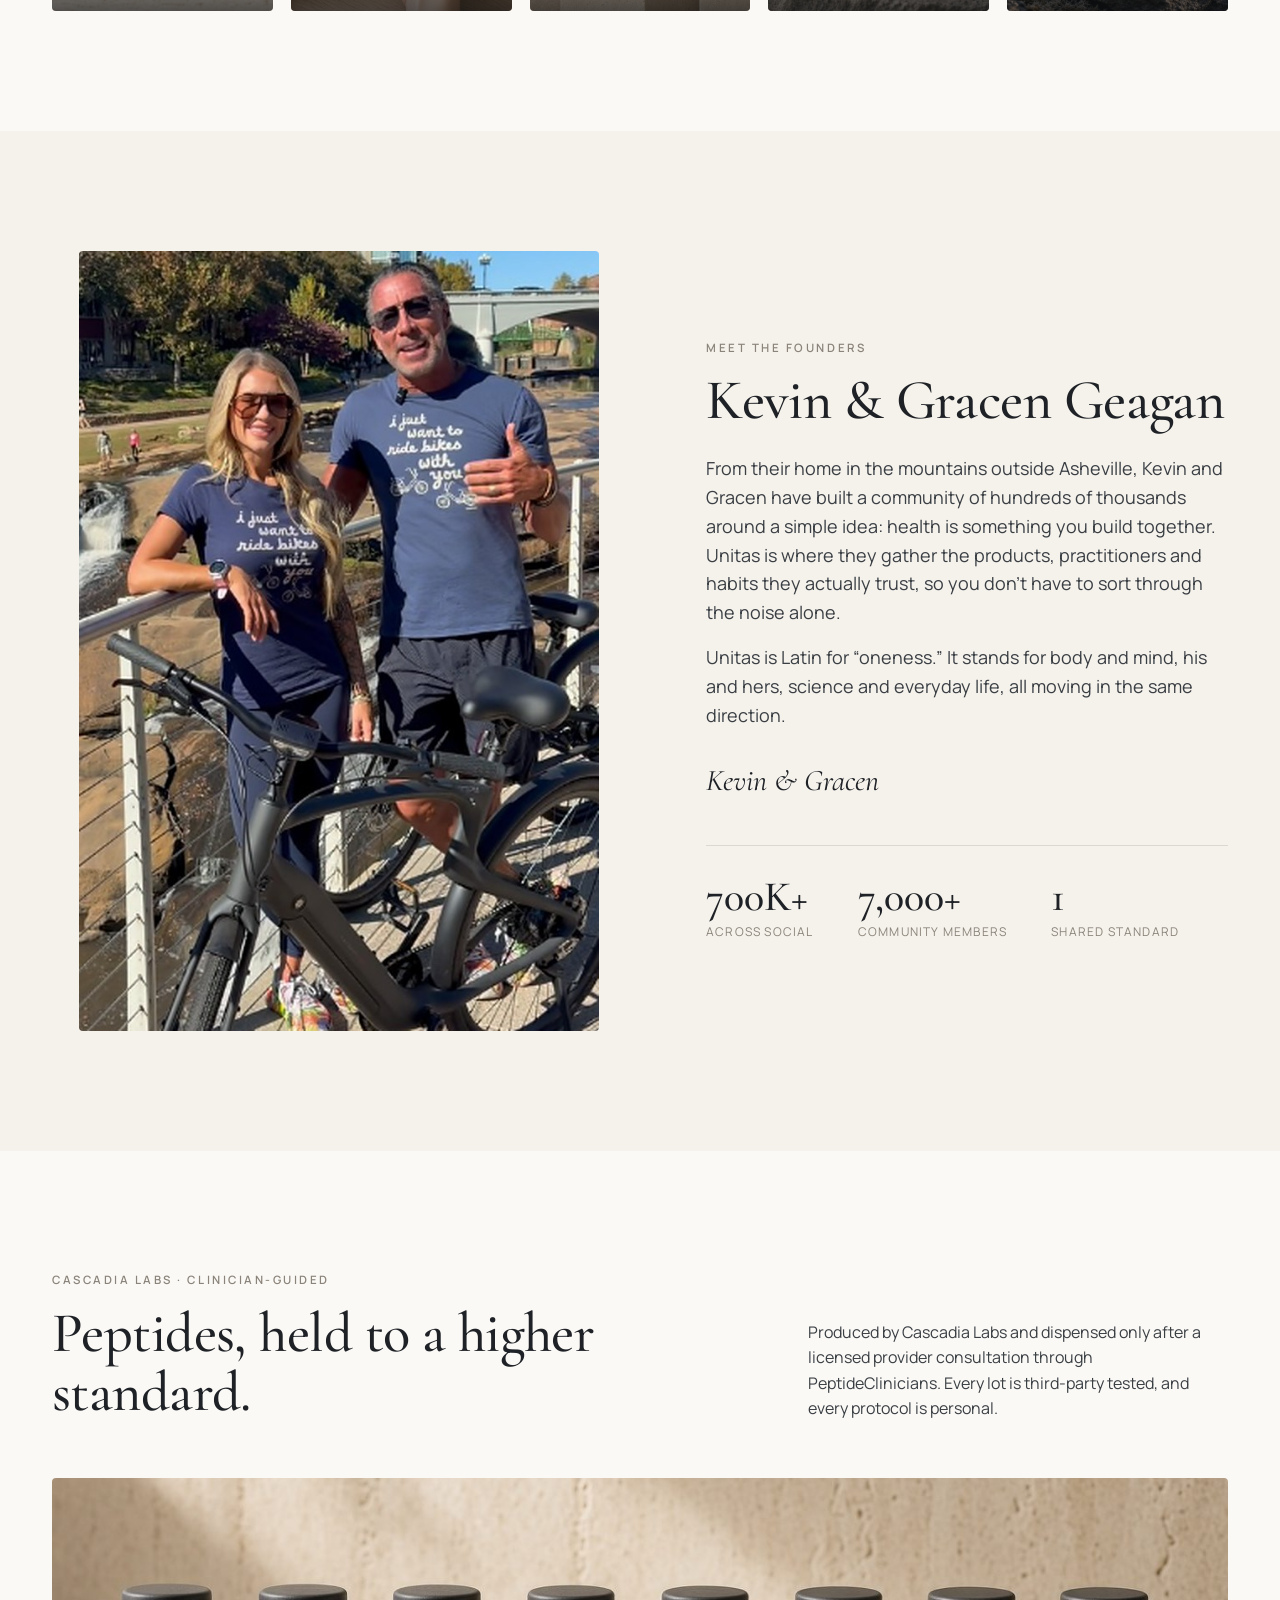
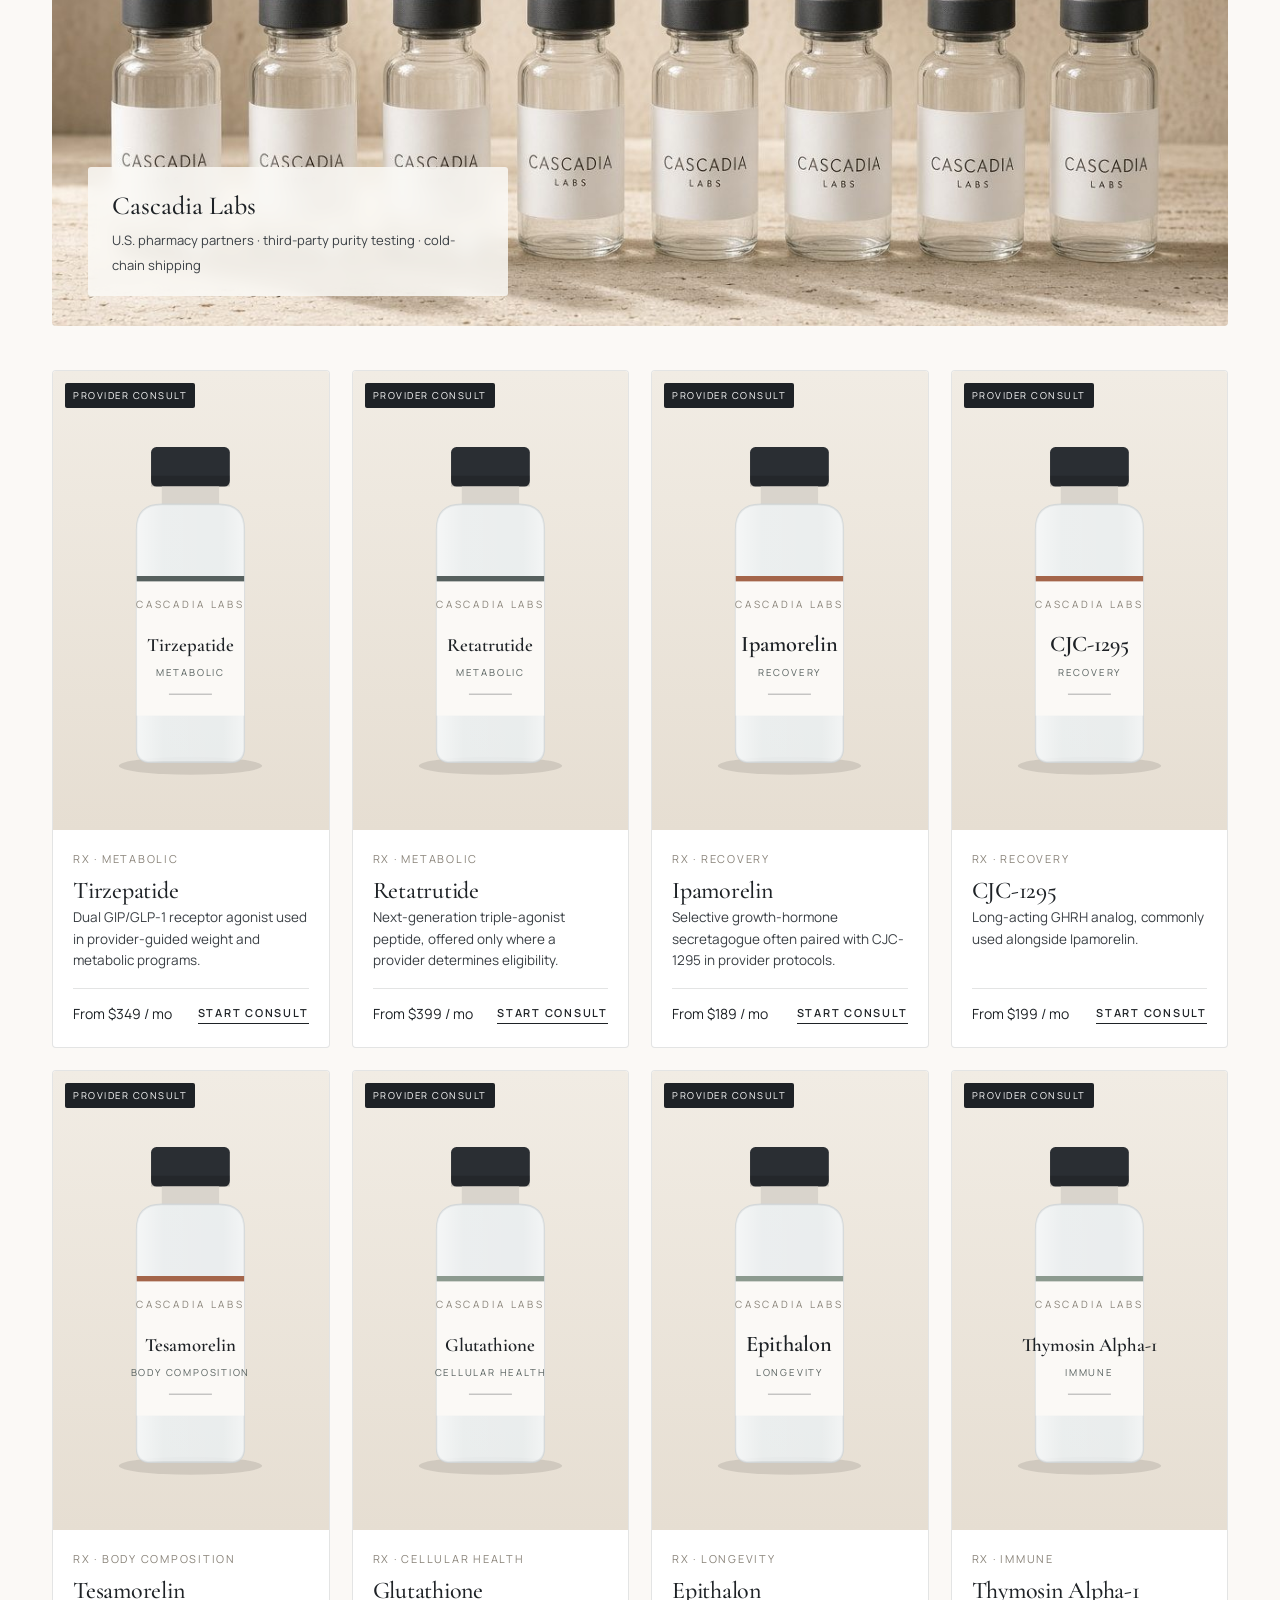
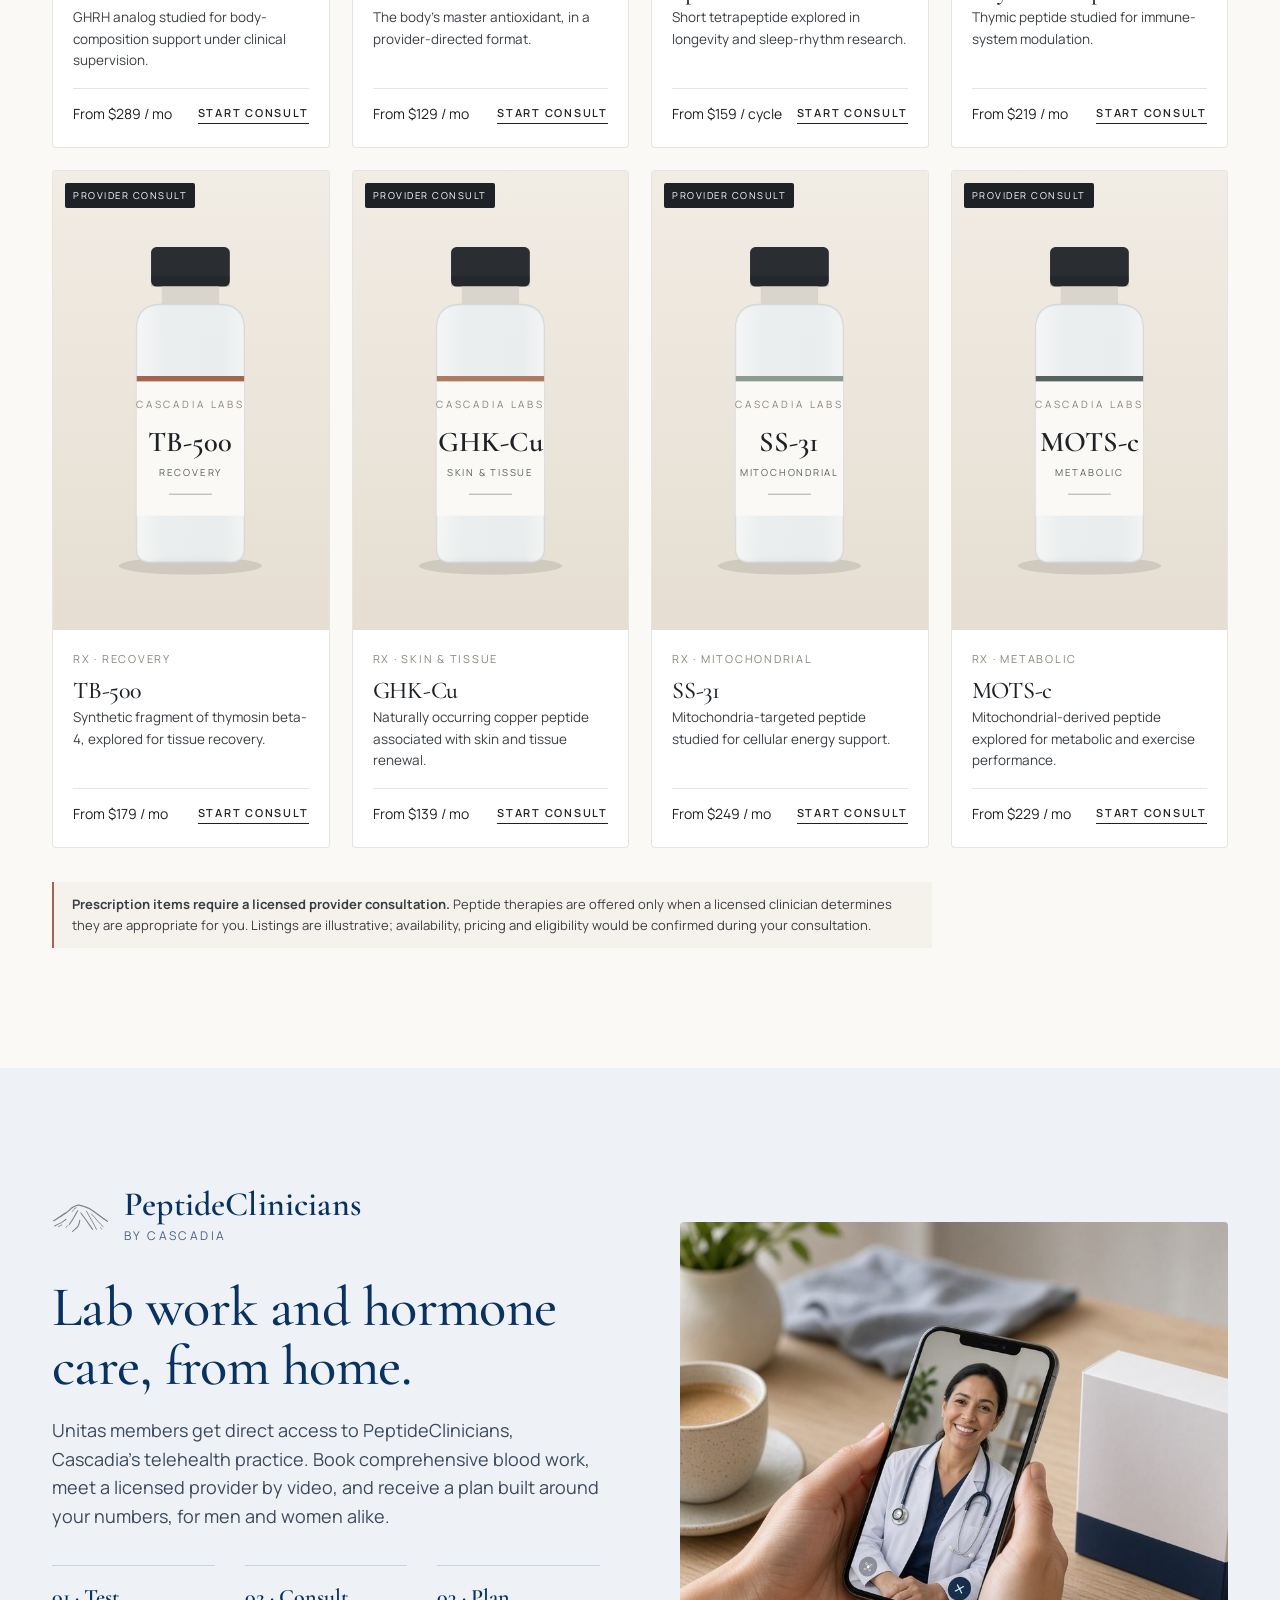
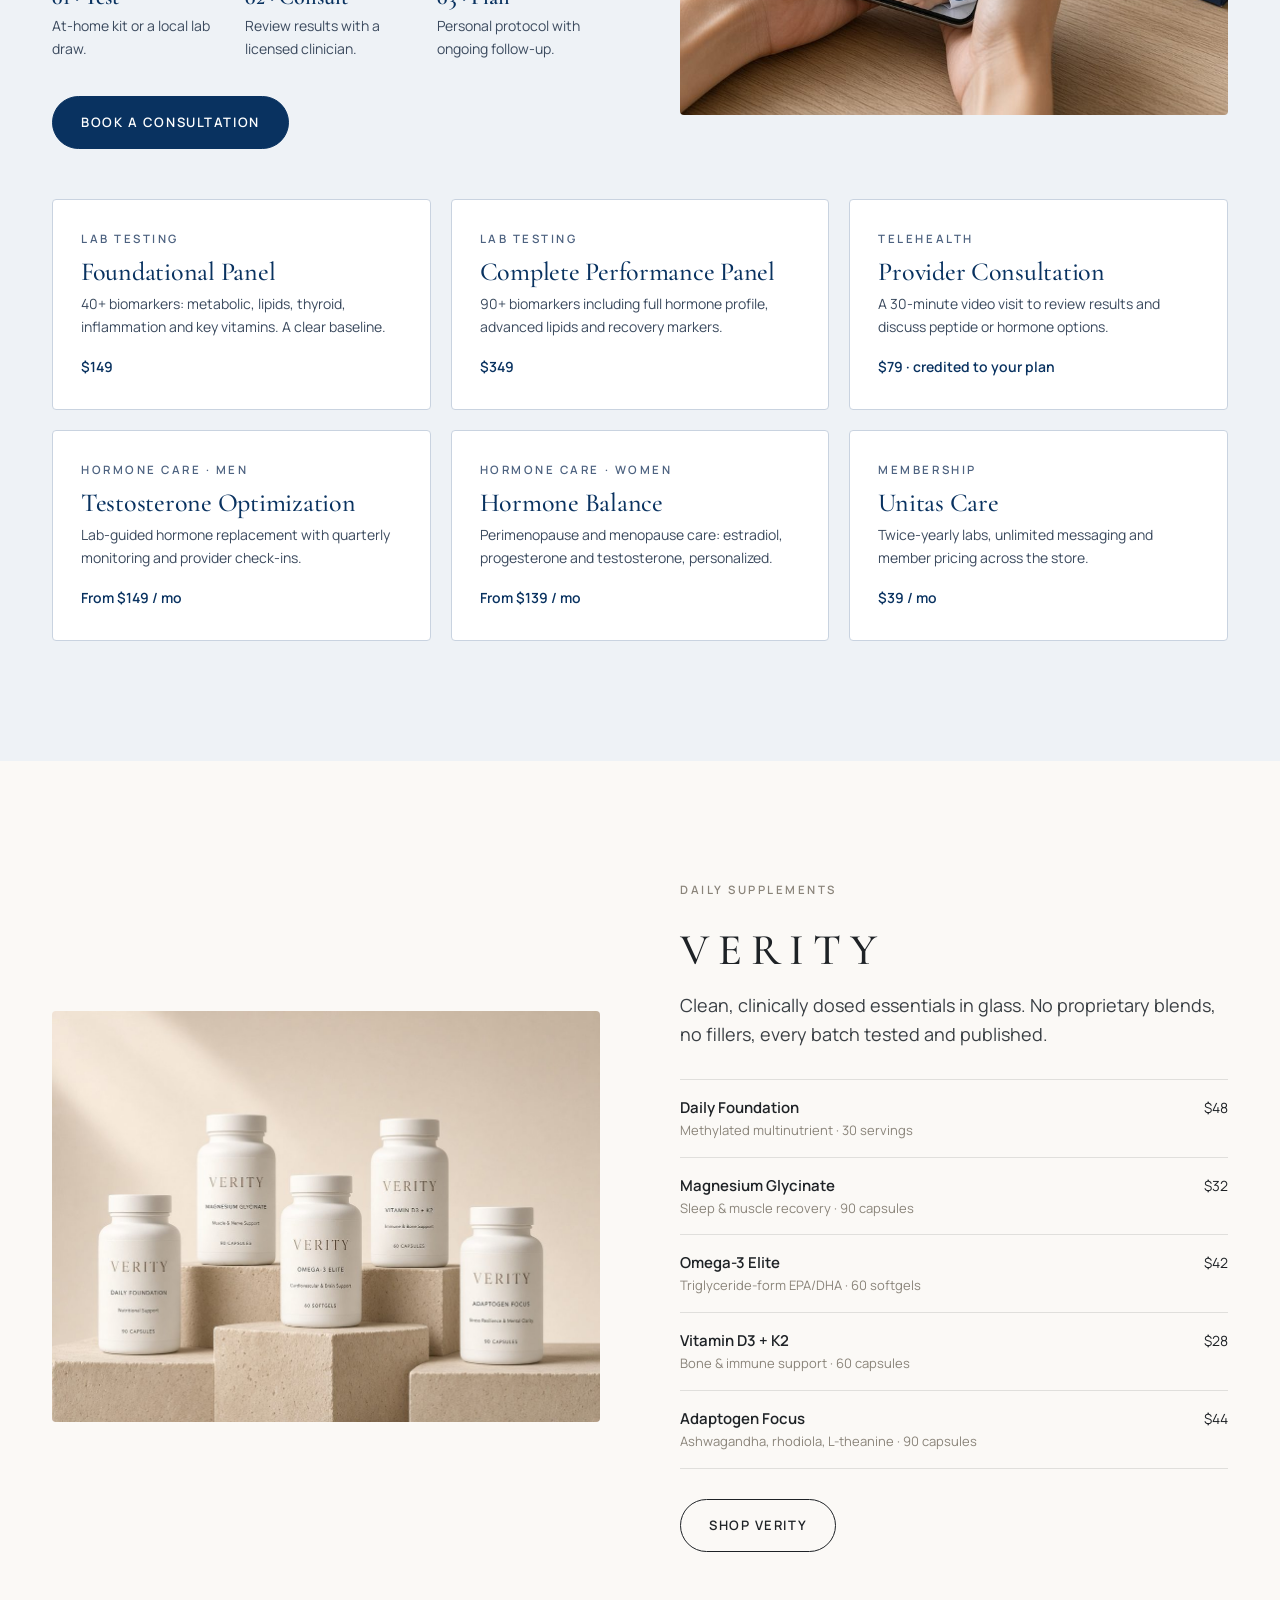
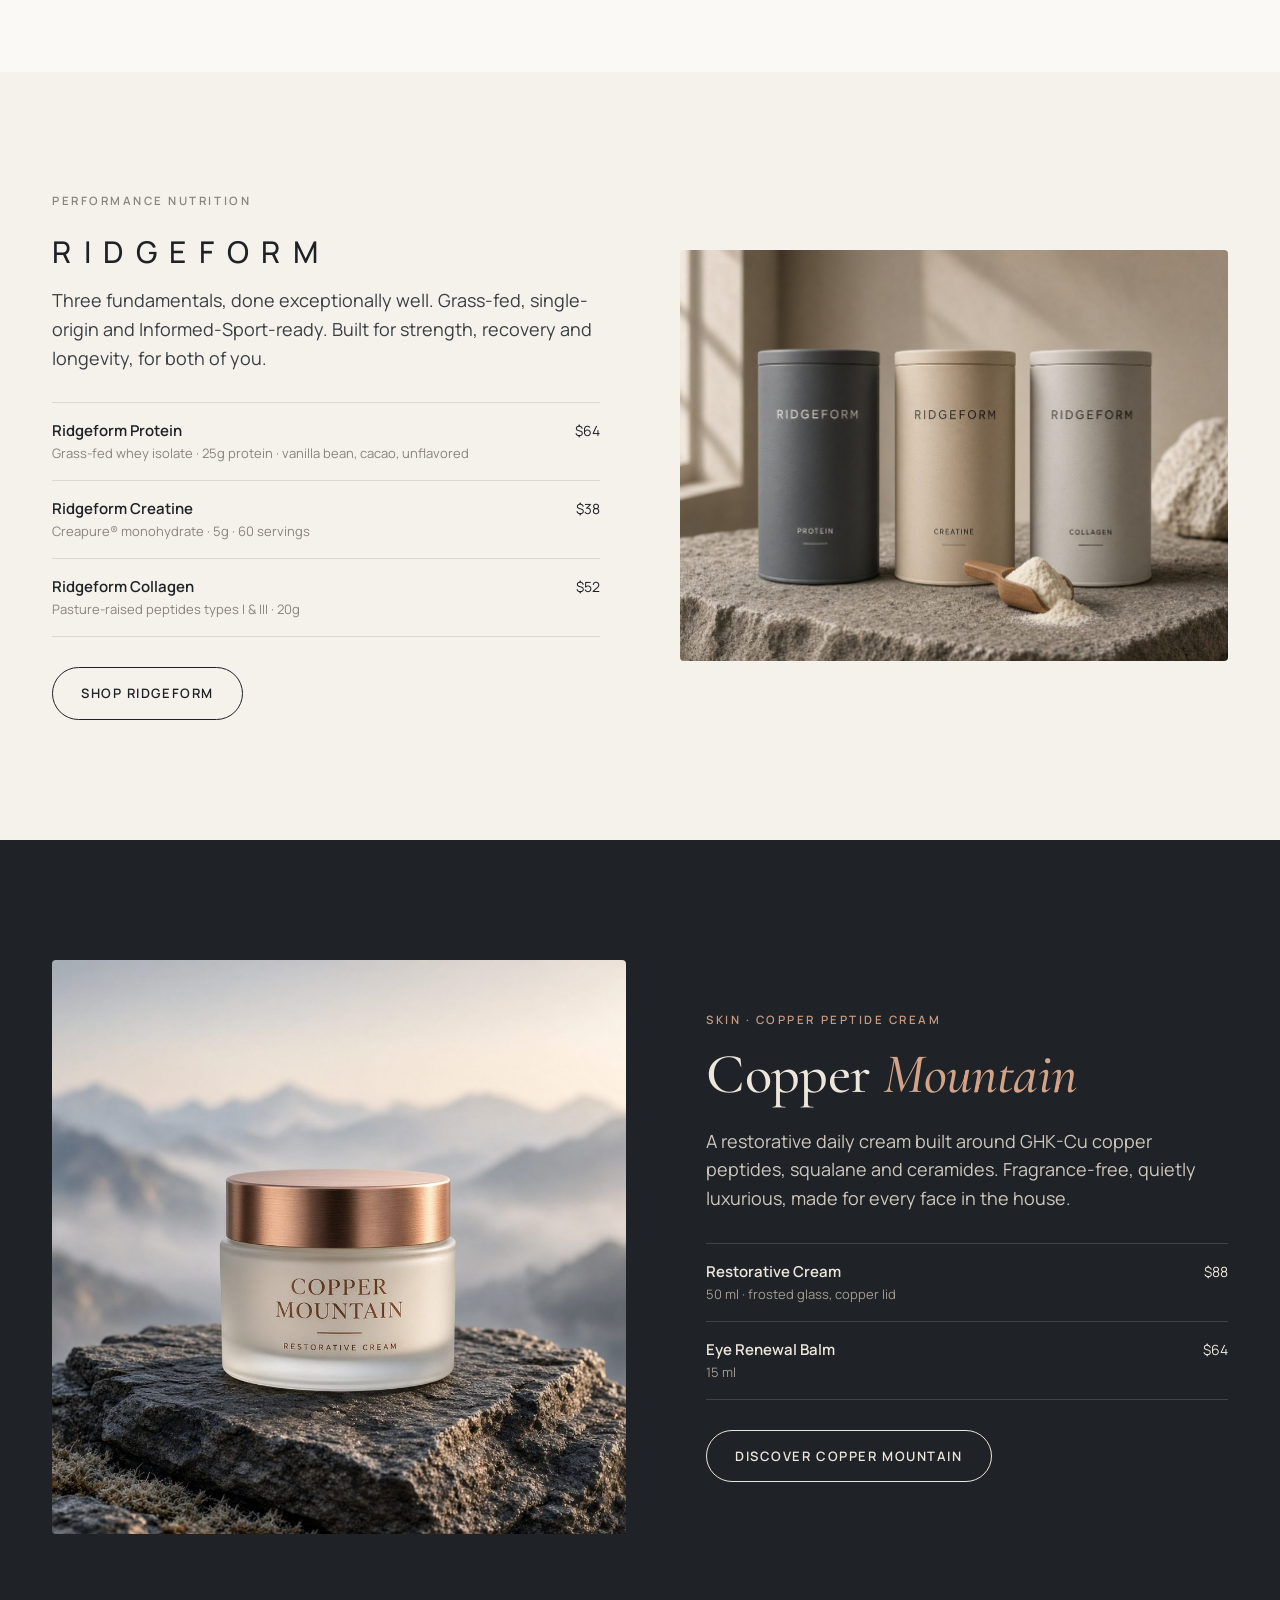
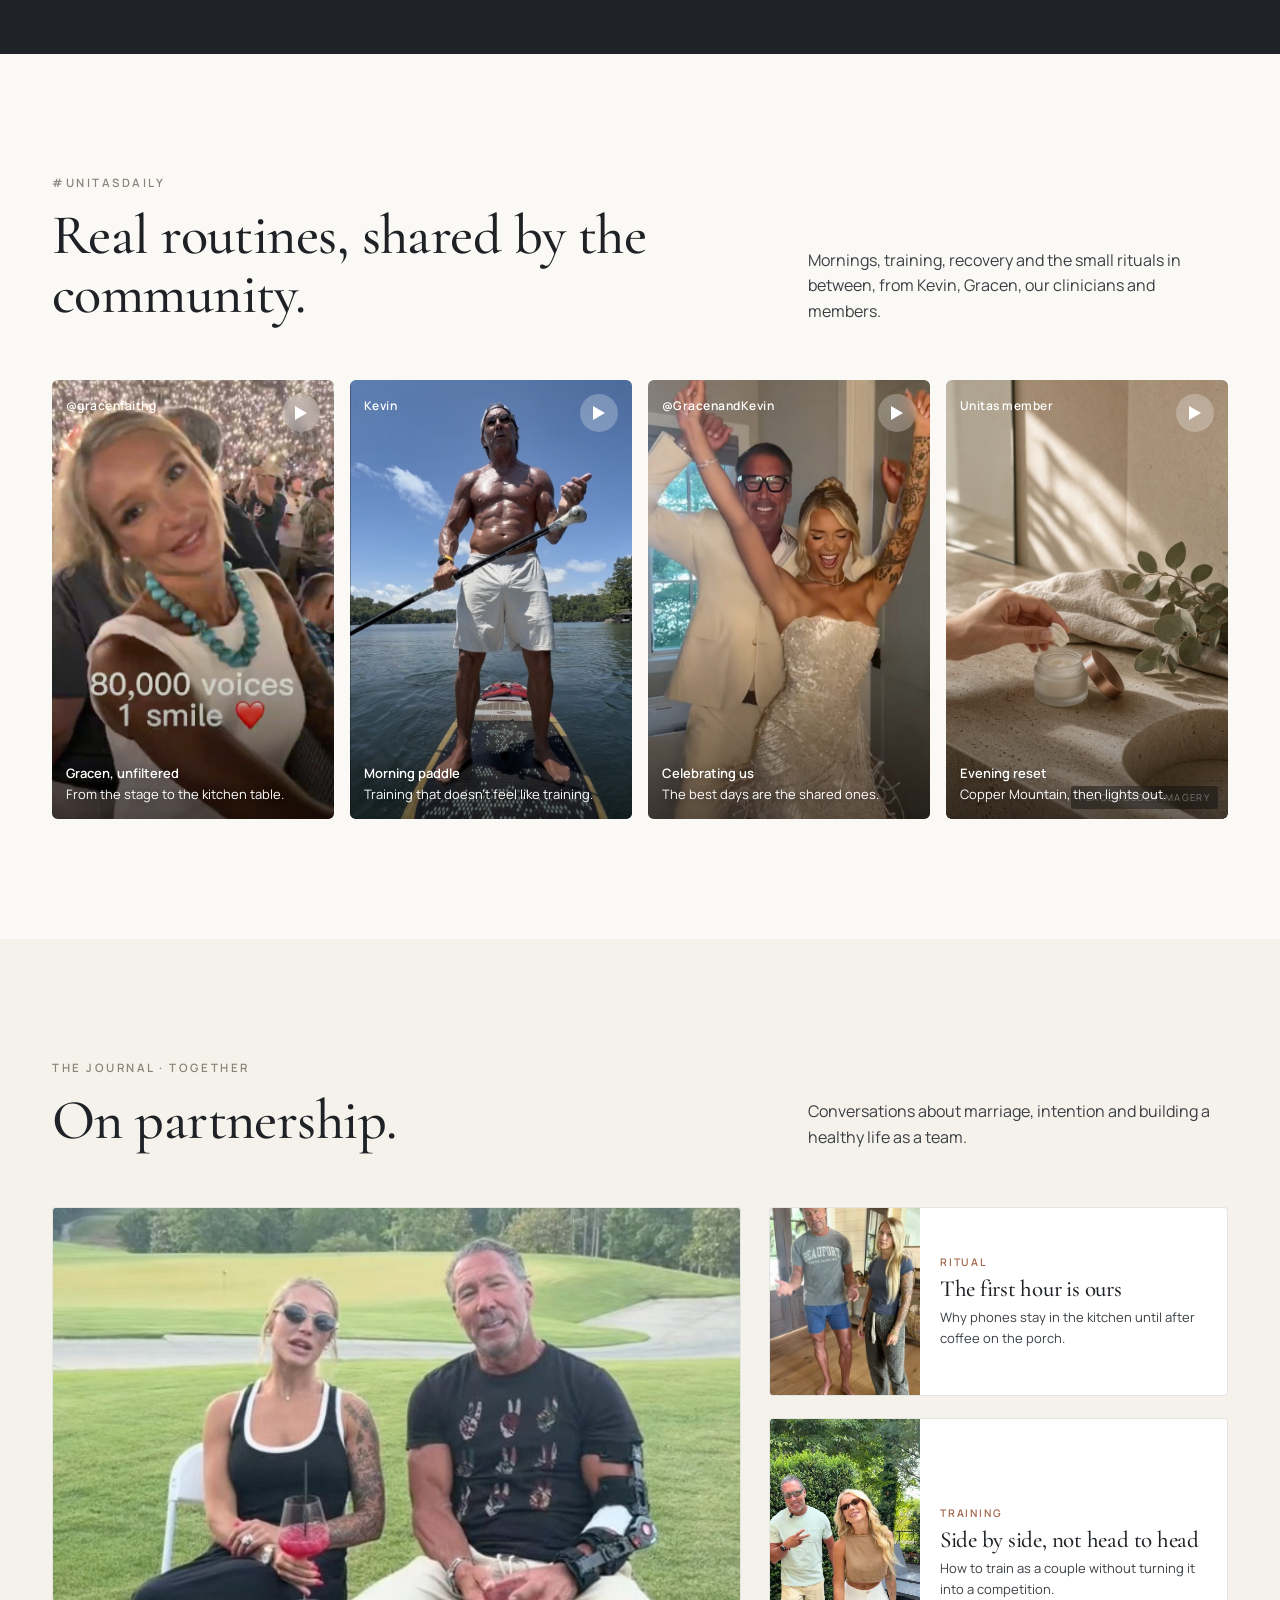
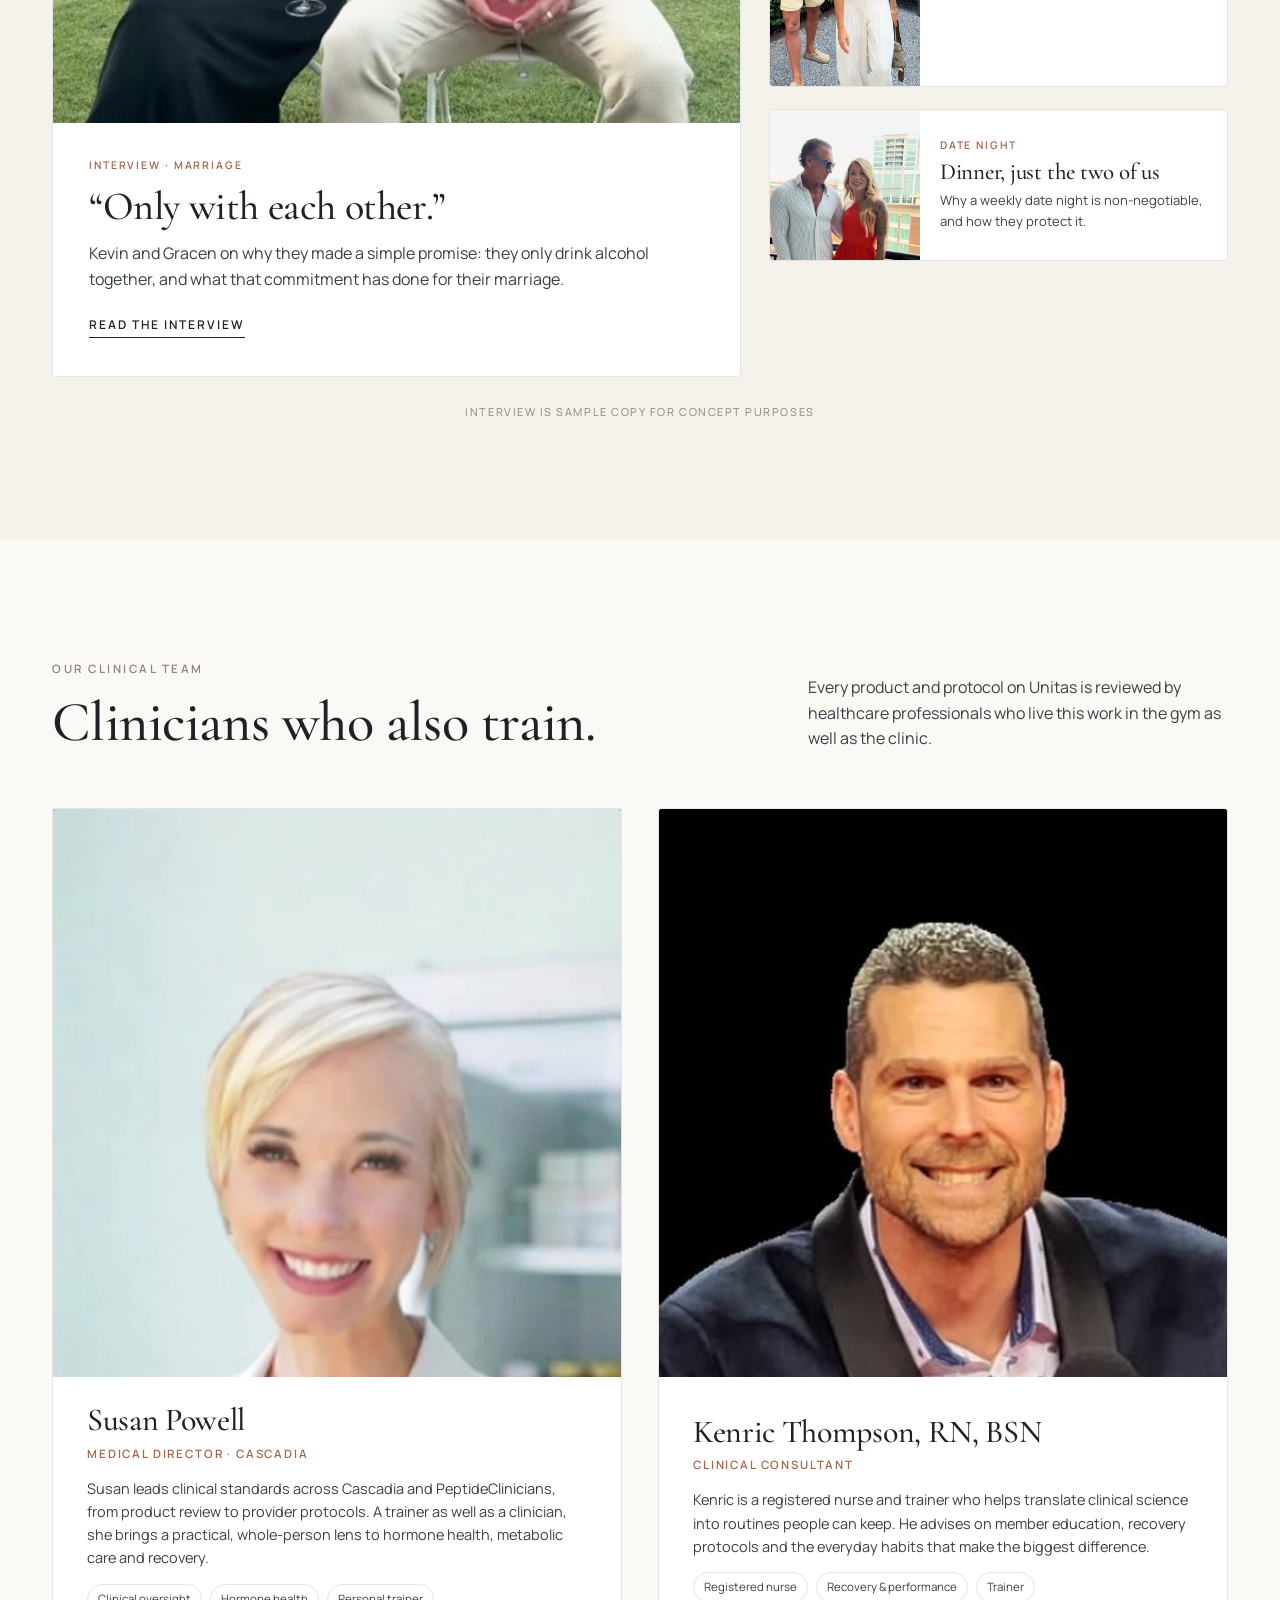
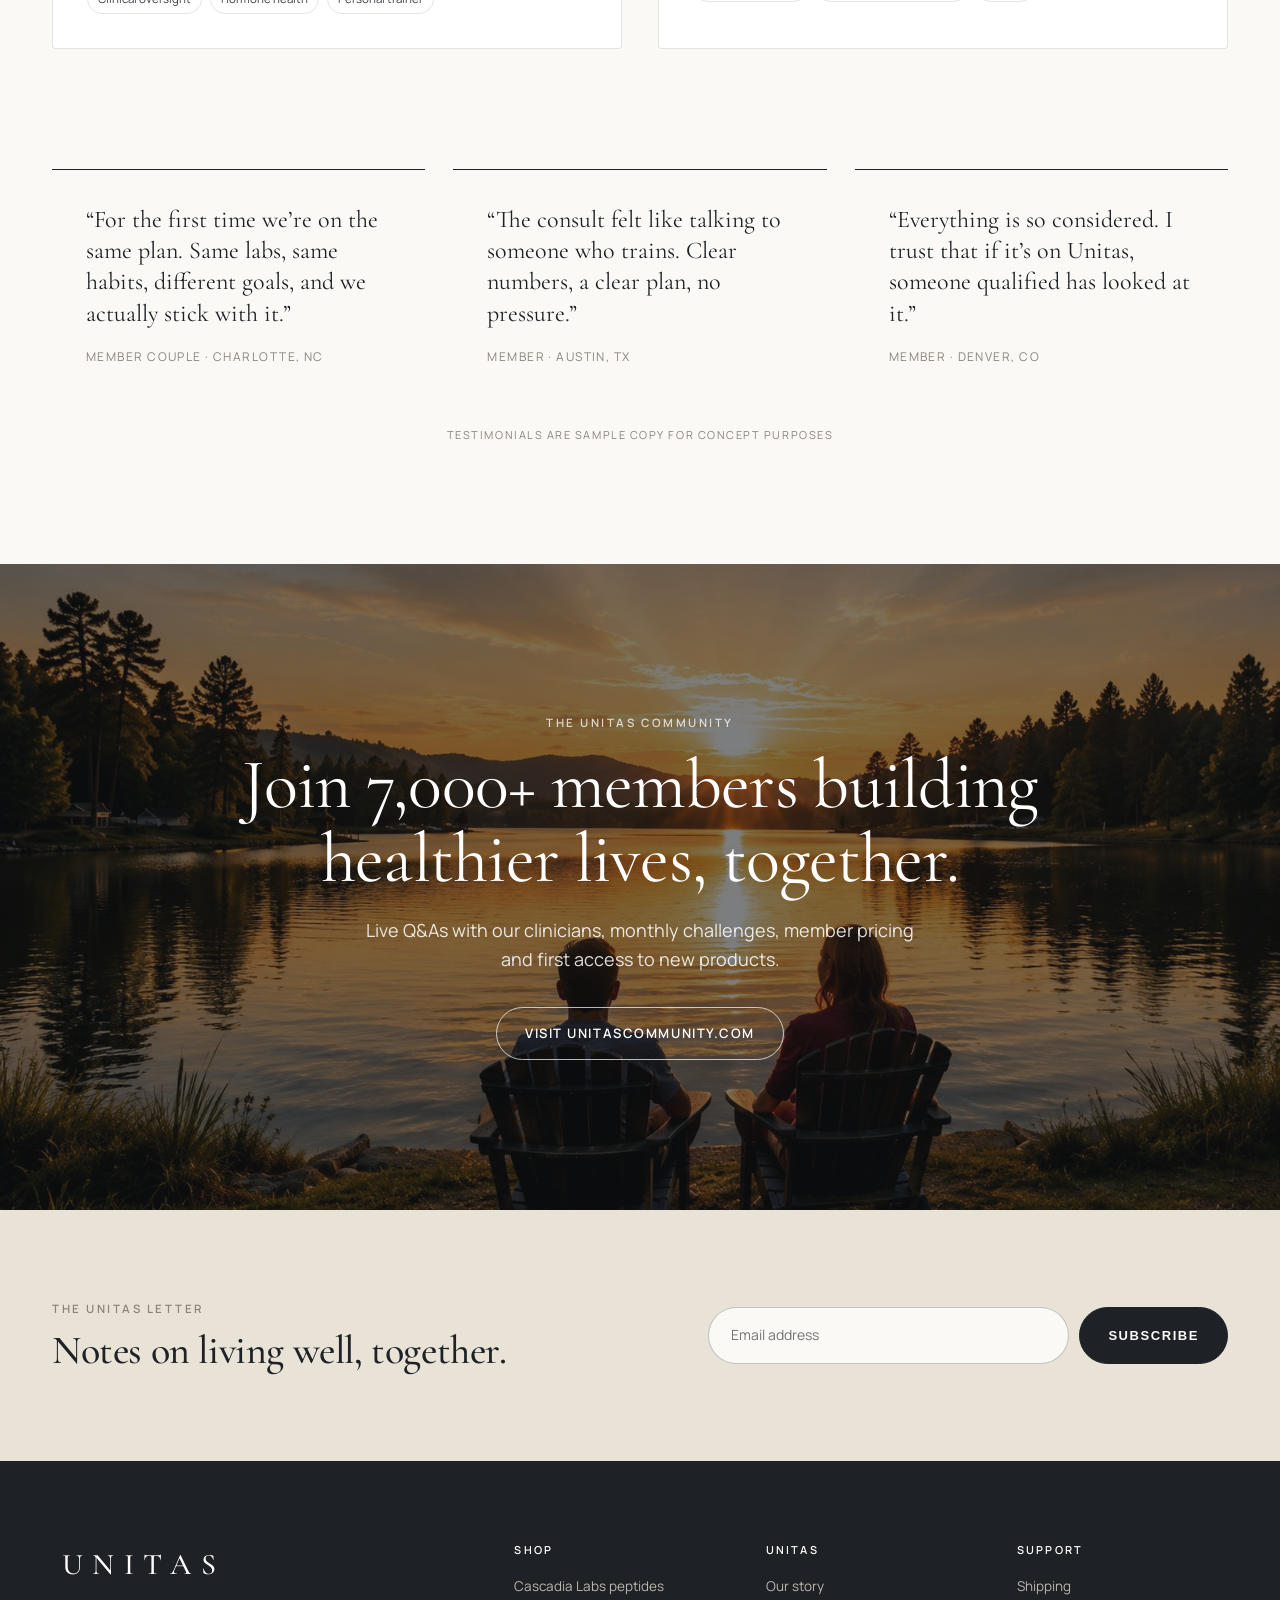
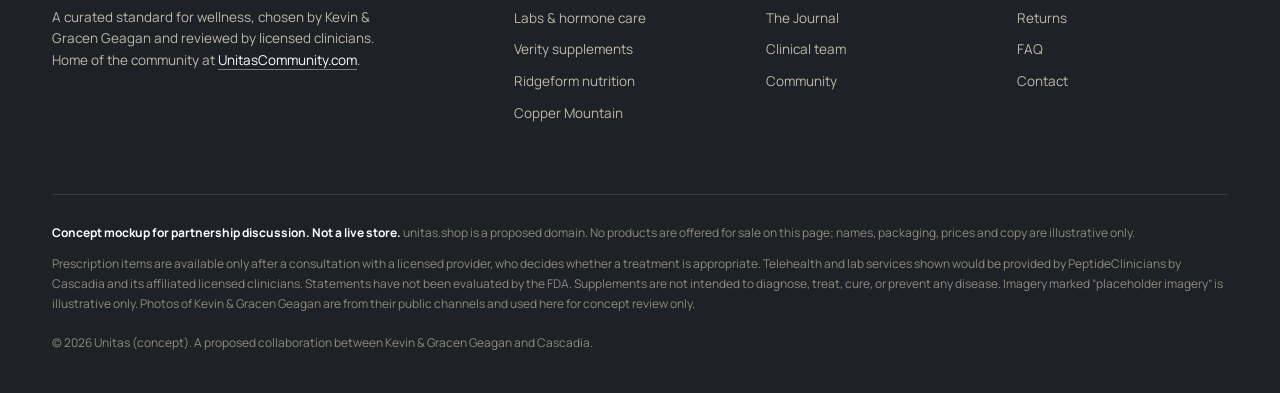
==== commit 75f34227: "Add Kevin & Gracen bikes photo to founders" ====
--- a/index.html
+++ b/index.html
@@ -37,7 +37,7 @@
 </div></div></section>
 
 <section class="founders" id="founders"><div class="wrap split">
-<div class="img reveal founders-img"><img src="img/kevin-gracen-garden.jpg" alt="Kevin and Gracen Geagan"></div>
+<div class="img reveal founders-img"><img src="img/kevin-gracen-bikes.jpg" alt="Kevin and Gracen Geagan with their bikes"></div>
 <div class="reveal"><div class="eyebrow">Meet the founders</div><h2 style="margin:14px 0 24px">Kevin &amp; Gracen Geagan</h2>
 <p class="lede">From their home in the mountains outside Asheville, Kevin and Gracen have built a community of hundreds of thousands around a simple idea: health is something you build together. Unitas is where they gather the products, practitioners and habits they actually trust, so you don’t have to sort through the noise alone.</p>
 <p class="lede" style="margin-top:16px">Unitas is Latin for “oneness.” It stands for body and mind, his and hers, science and everyday life, all moving in the same direction.</p>
@@ -301,7 +301,7 @@
 <div class="tx"><div class="tag">Interview · Marriage</div><h3>“Only with each other.”</h3><p>Kevin and Gracen on why they made a simple promise: they only drink alcohol together, and what that commitment has done for their marriage.</p><span class="read">Read the interview</span></div></a>
 <div class="jside">
 <a class="jcard reveal" href="#"><div class="im"><img src="img/journal-home-kg.jpg" alt="Kevin and Gracen at home"></div><div class="tx"><div class="tag">Ritual</div><h4>The first hour is ours</h4><p>Why phones stay in the kitchen until after coffee on the porch.</p></div></a>
-<a class="jcard reveal" href="#"><div class="im rel"><img src="img/journal-trail.jpg" alt=""><span class="ph">Placeholder imagery</span></div><div class="tx"><div class="tag">Training</div><h4>Side by side, not head to head</h4><p>How to train as a couple without turning it into a competition.</p></div></a>
+<a class="jcard reveal" href="#"><div class="im"><img src="img/kevin-gracen-garden.jpg" alt="Kevin and Gracen Geagan" style="object-position:center 20%"></div><div class="tx"><div class="tag">Training</div><h4>Side by side, not head to head</h4><p>How to train as a couple without turning it into a competition.</p></div></a>
 <a class="jcard reveal" href="#"><div class="im"><img src="img/journal-dinner-kg.jpg" alt="Kevin and Gracen dressed for dinner" style="object-position:center 20%"></div><div class="tx"><div class="tag">Date night</div><h4>Dinner, just the two of us</h4><p>Why a weekly date night is non-negotiable, and how they protect it.</p></div></a>
 </div></div>
 <p class="sample">Interview is sample copy for concept purposes</p>
--- a/styles.css
+++ b/styles.css
@@ -301,3 +301,4 @@
   .article-split .im{min-height:60vh;order:-1}
 }
 .hero-split,.article-split{padding:0!important}
+.founders-img img{aspect-ratio:2/3!important;object-position:center top}
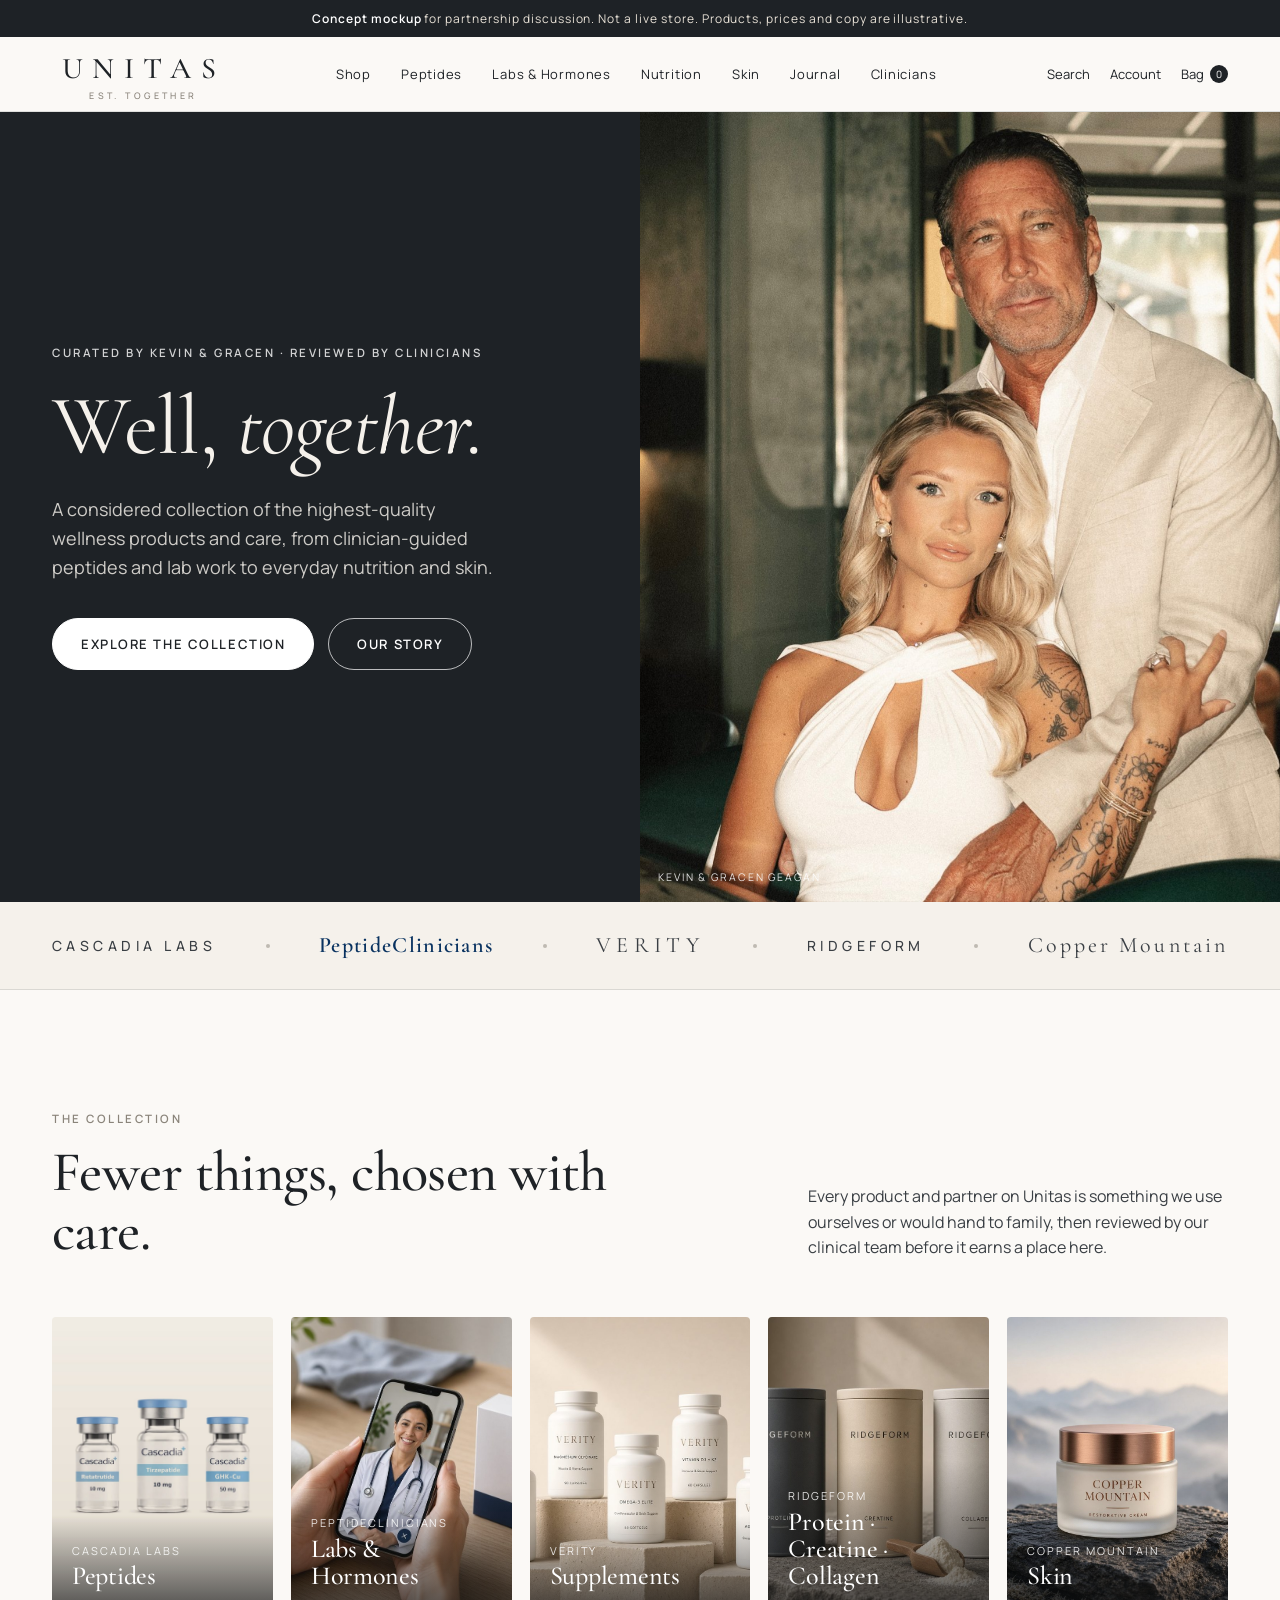
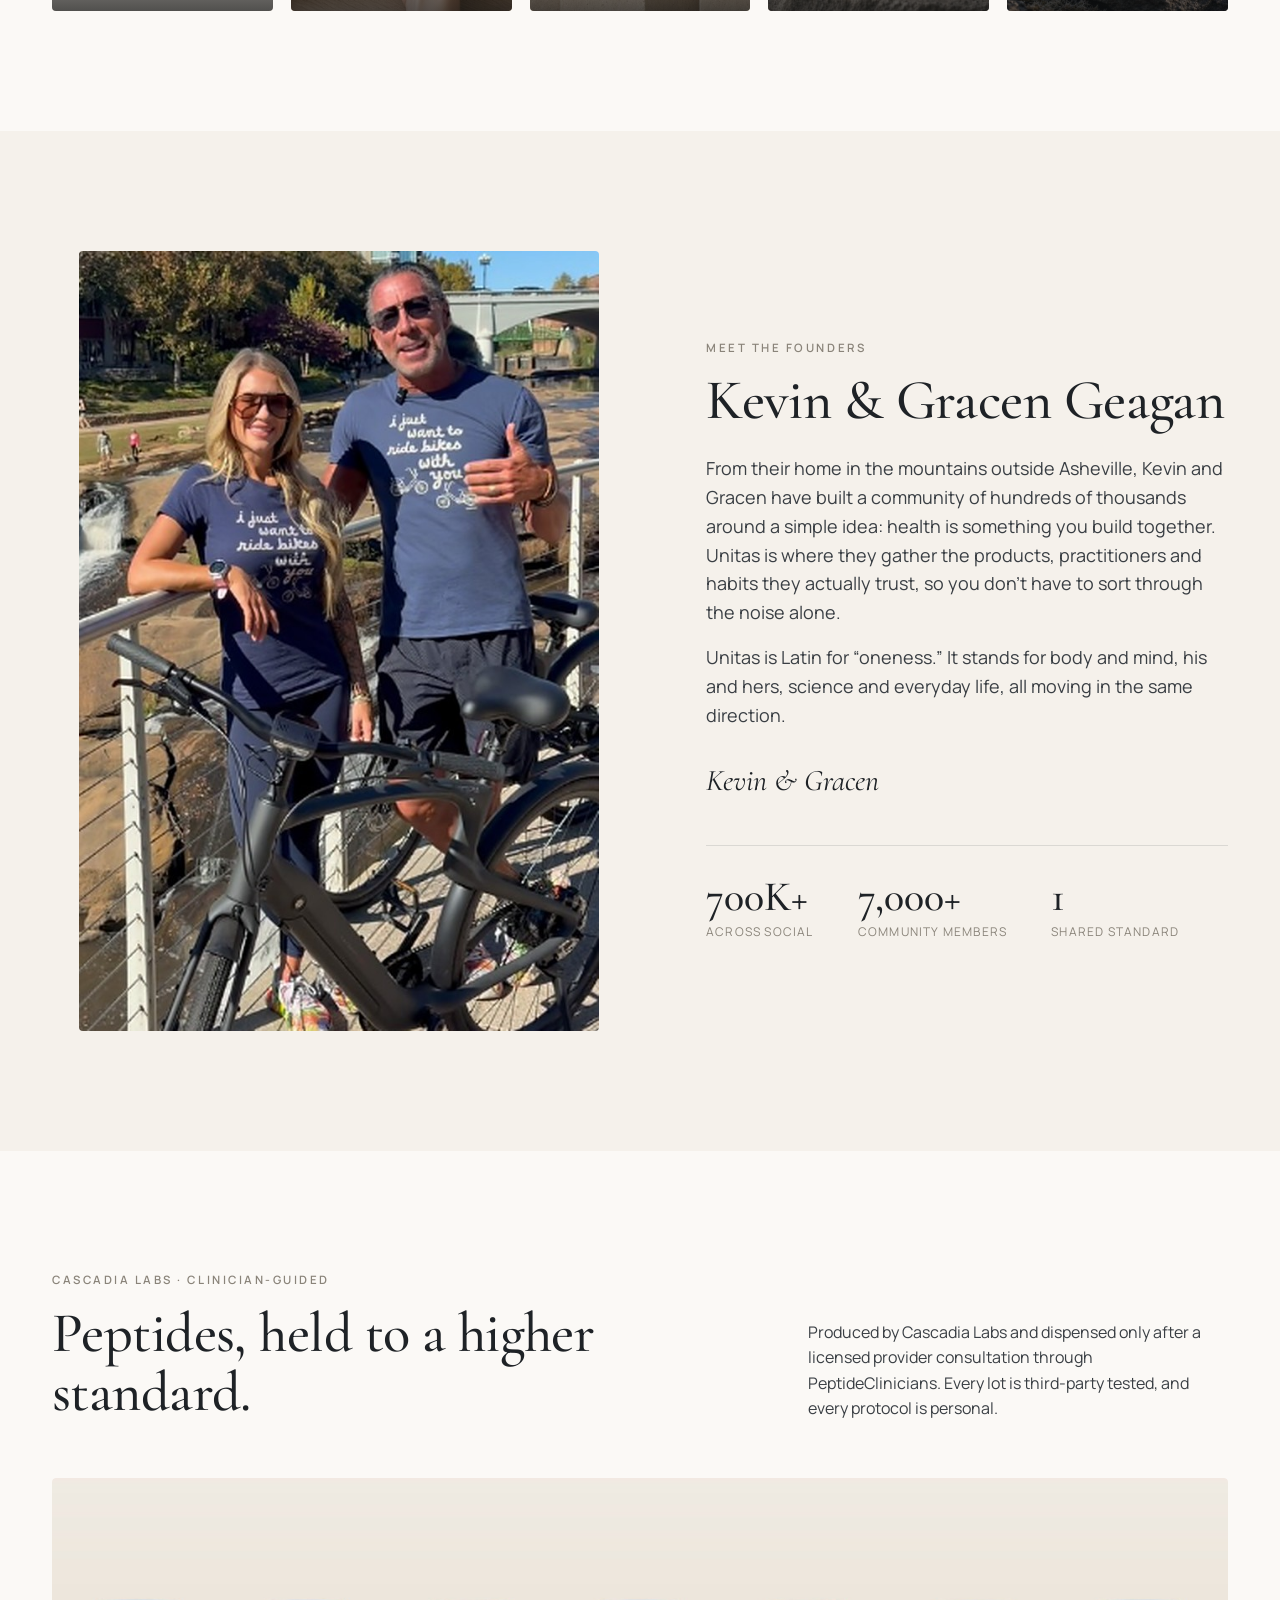
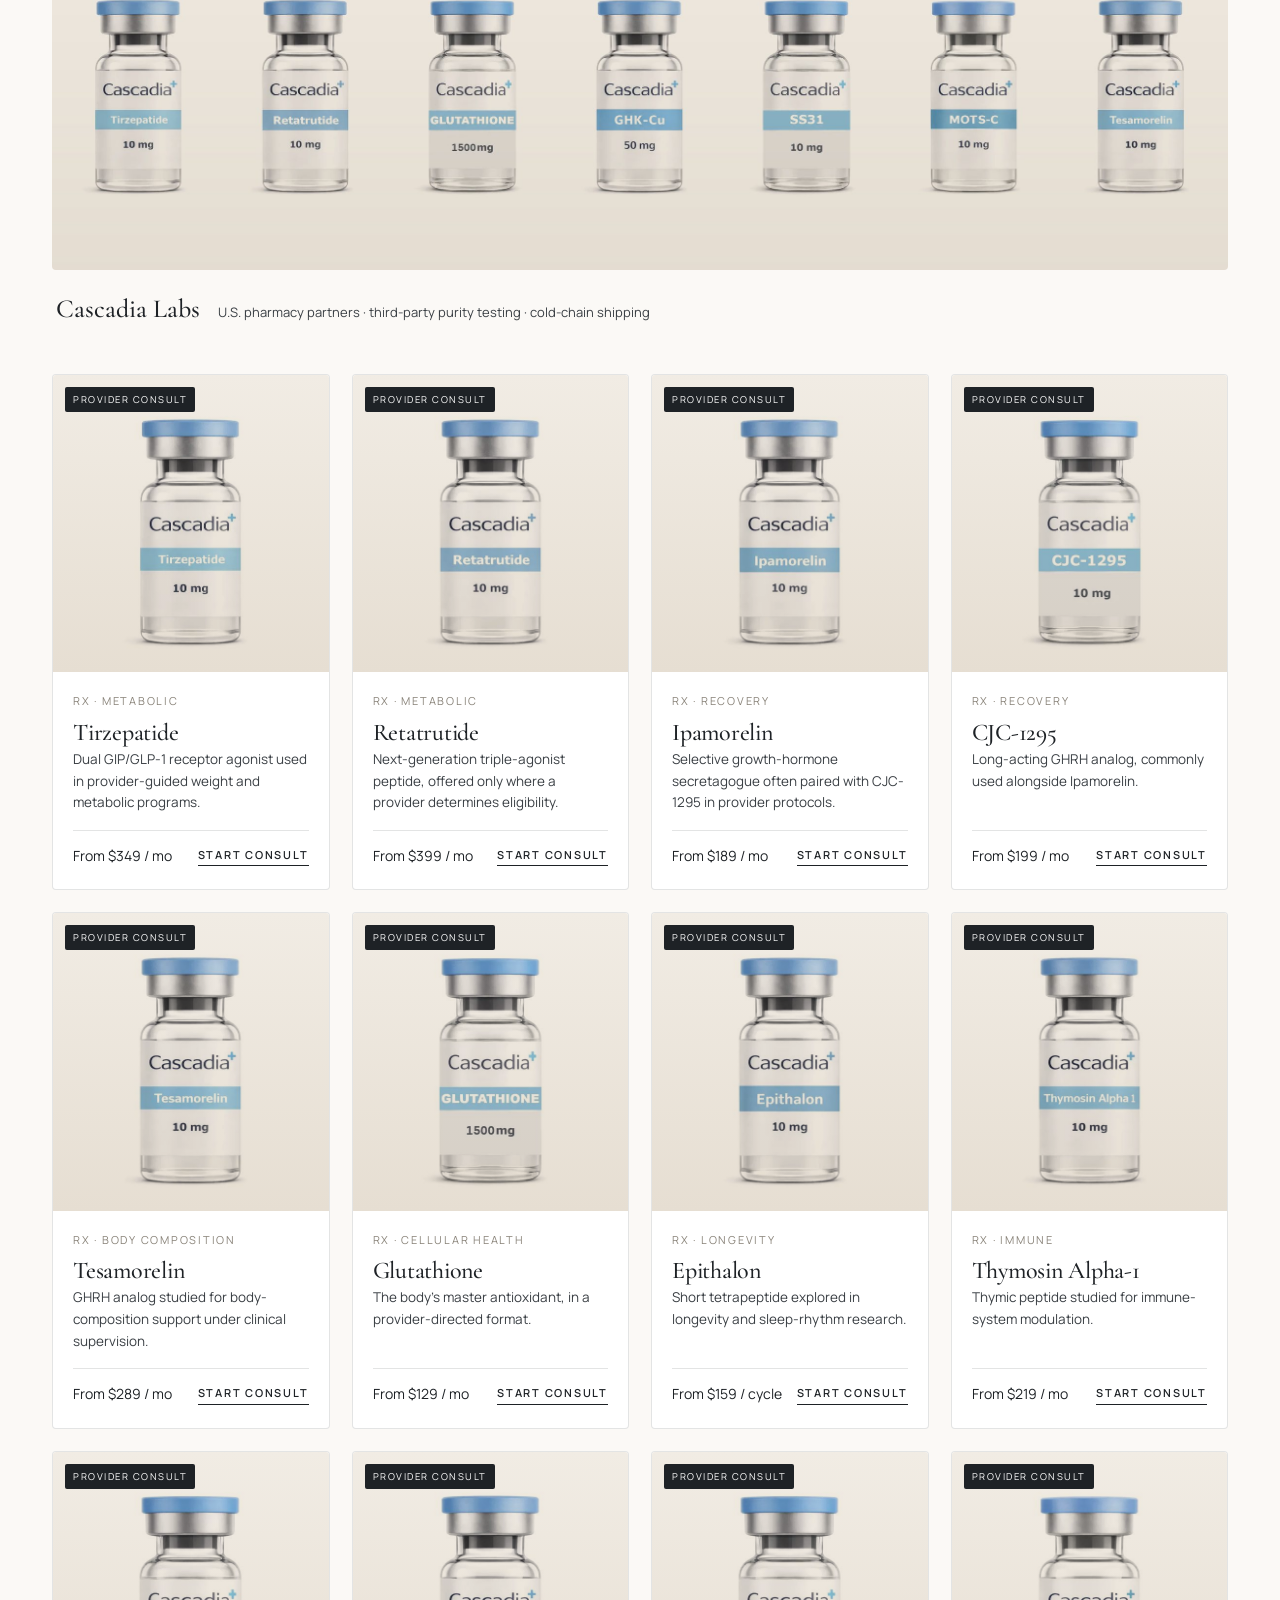
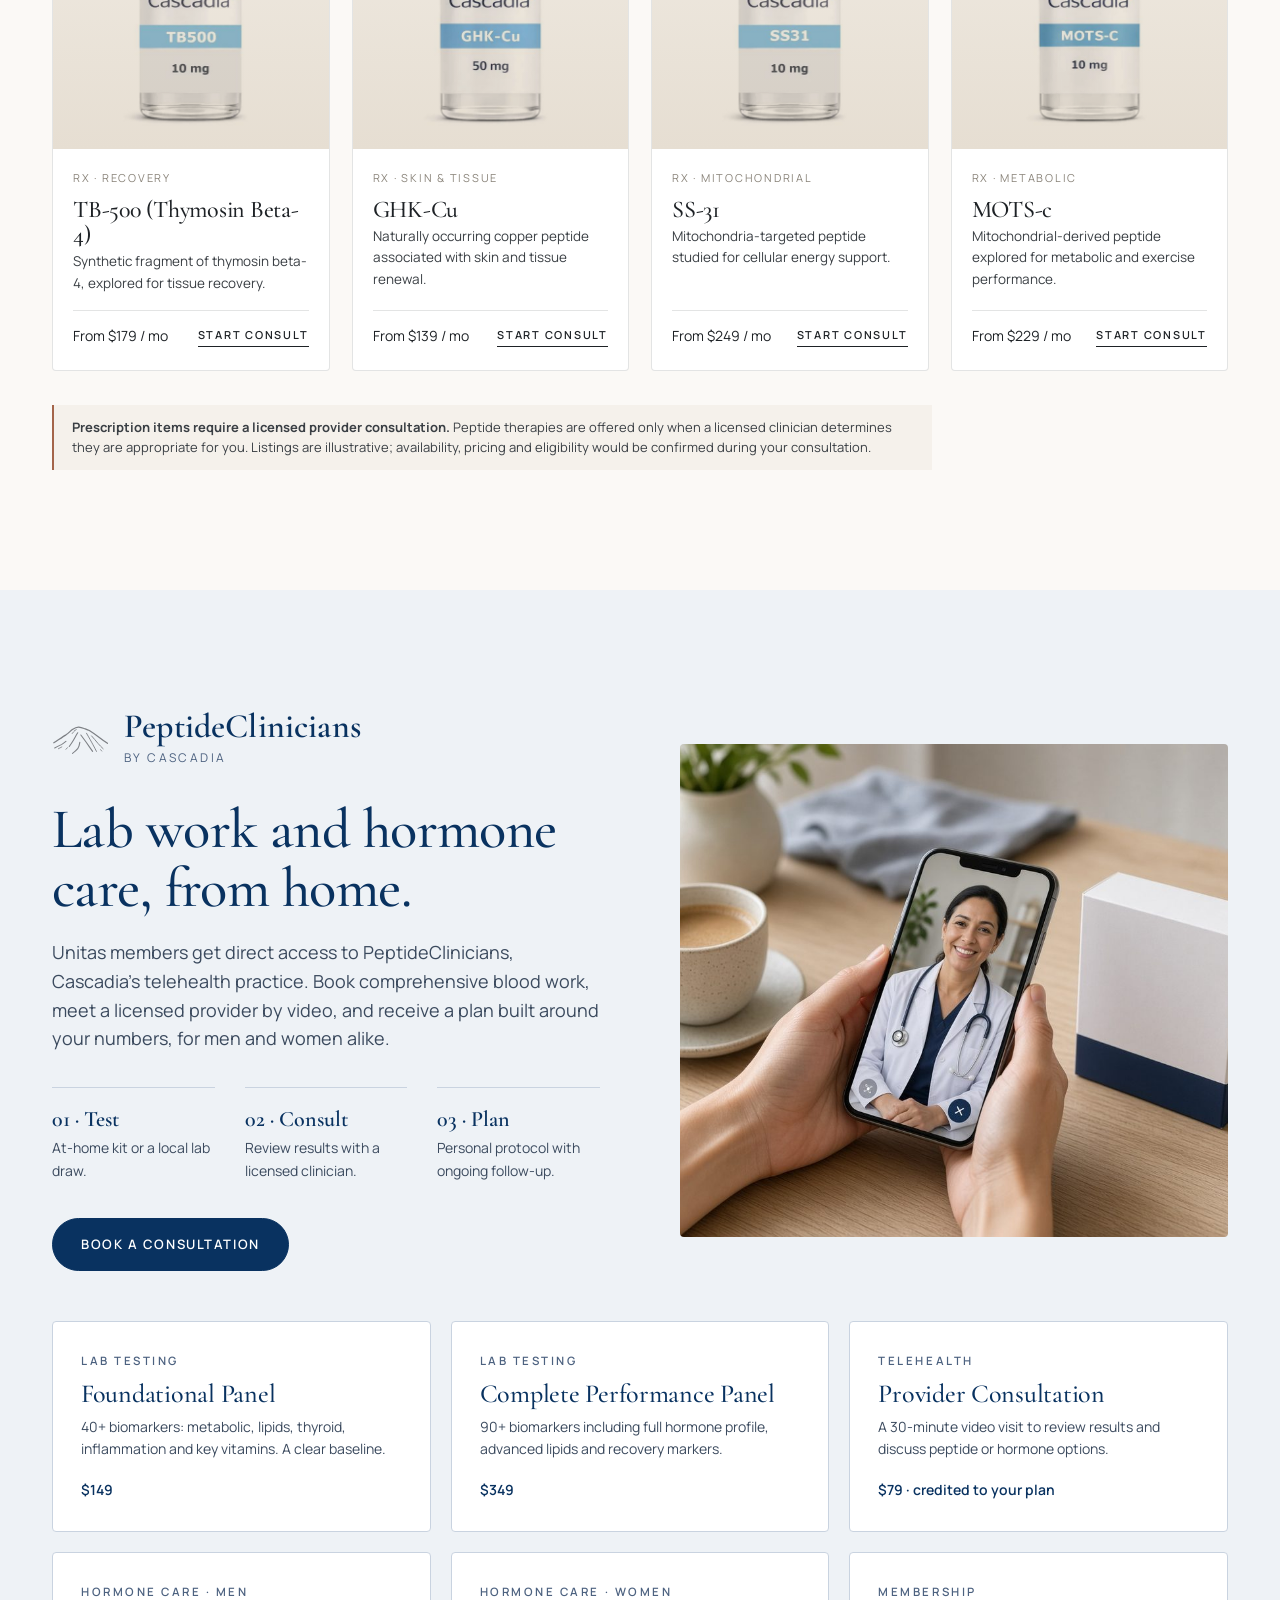
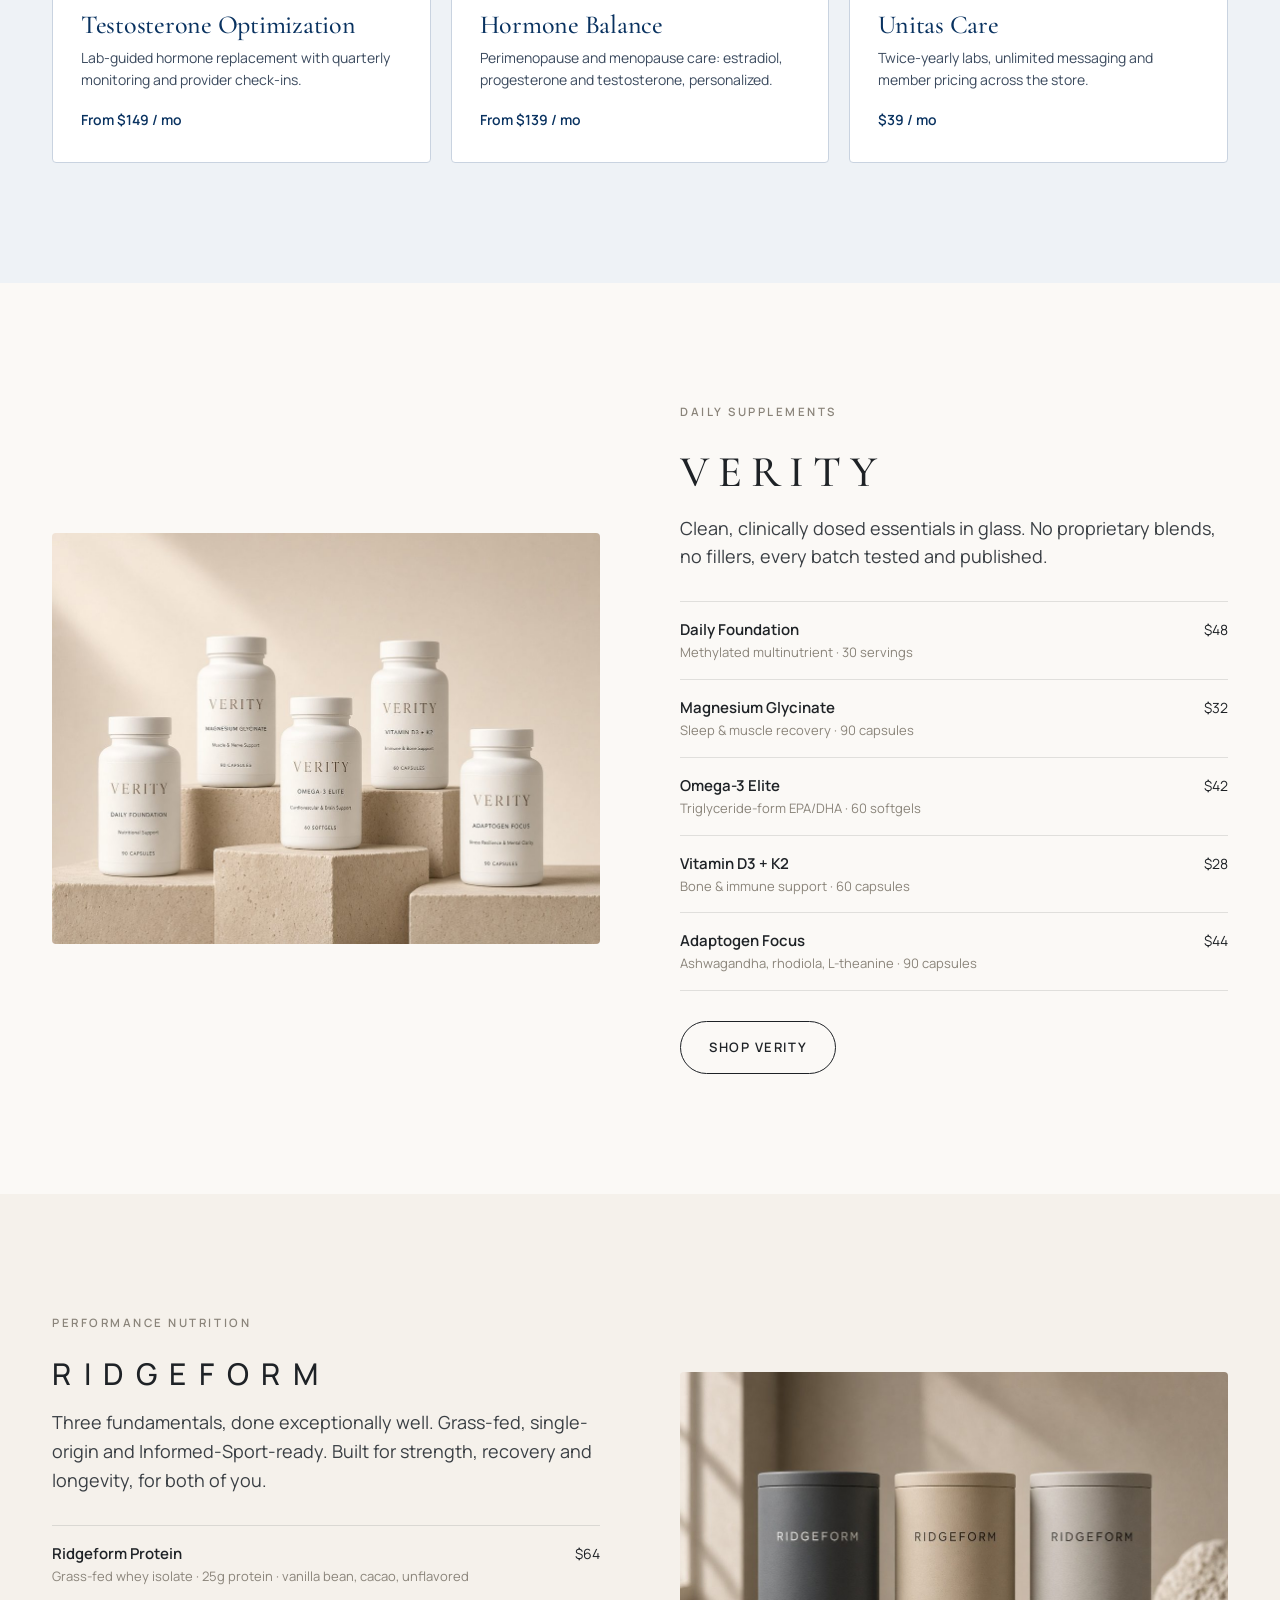
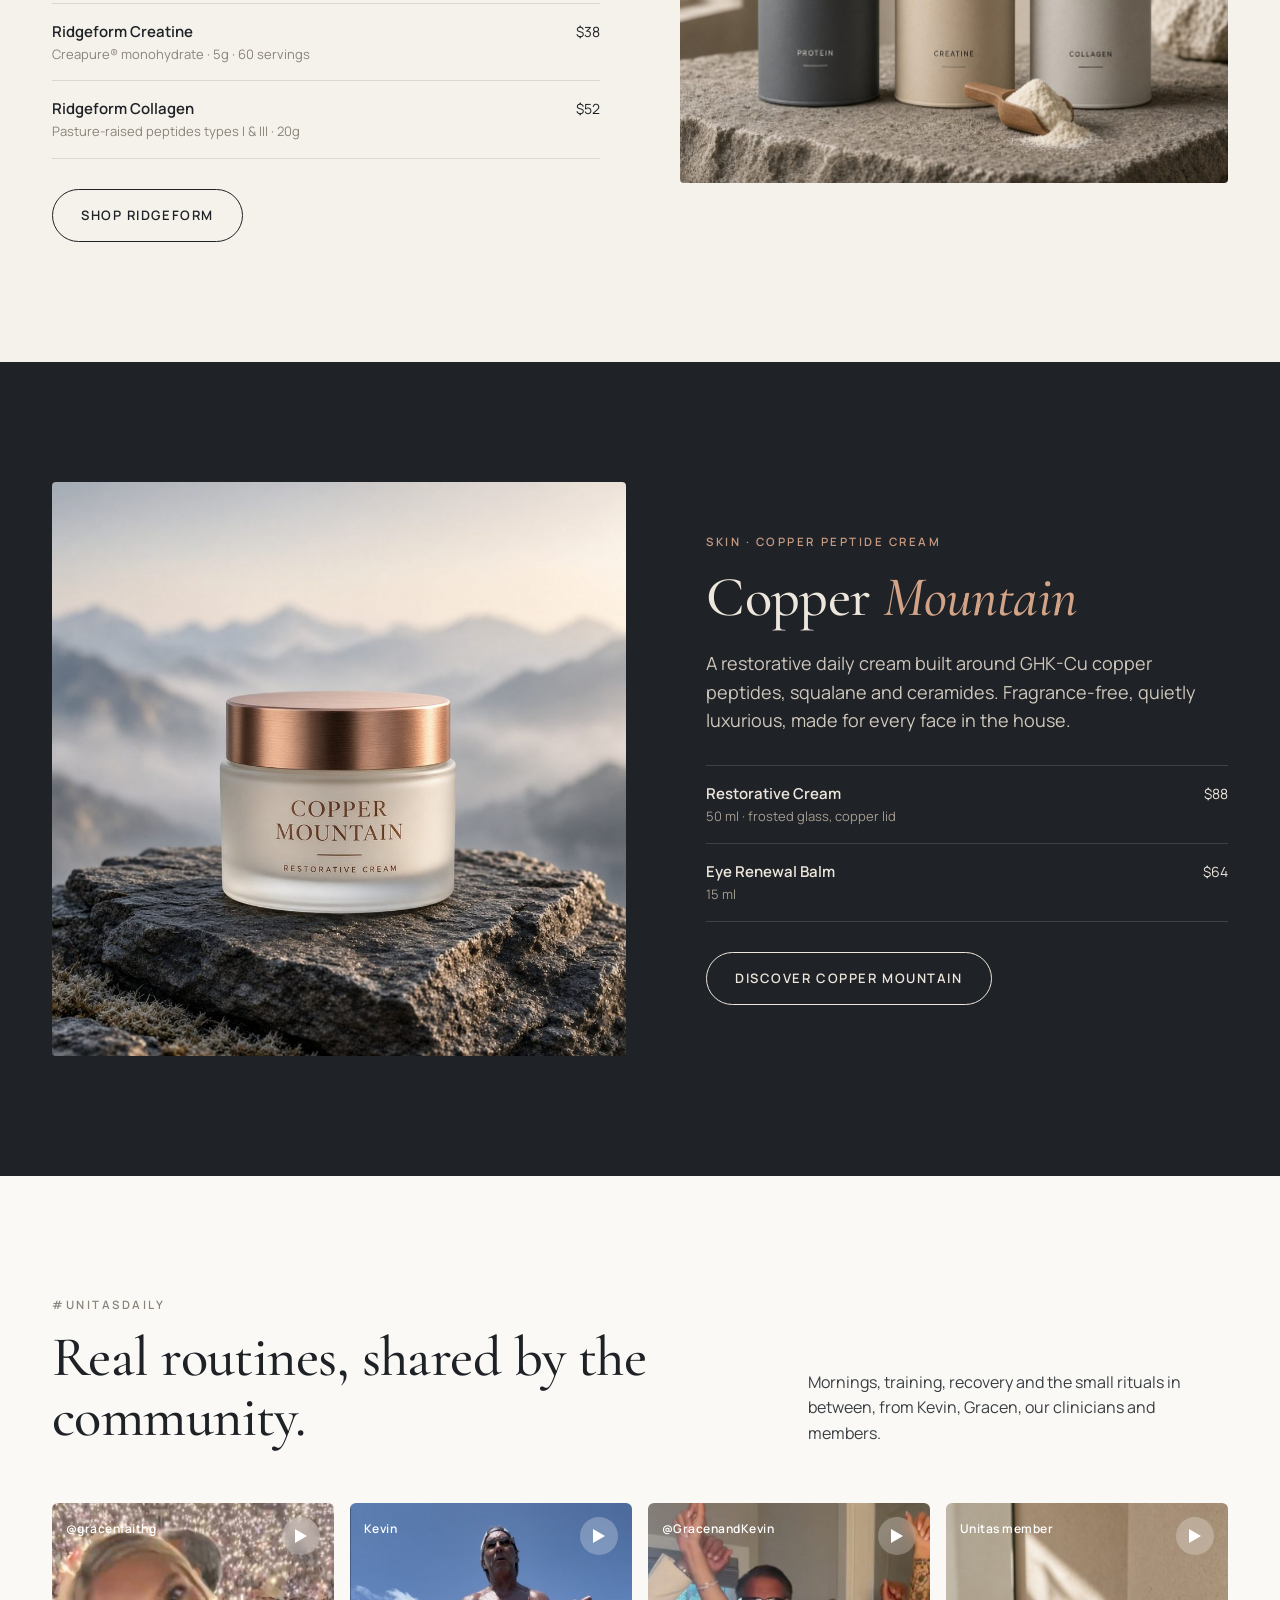
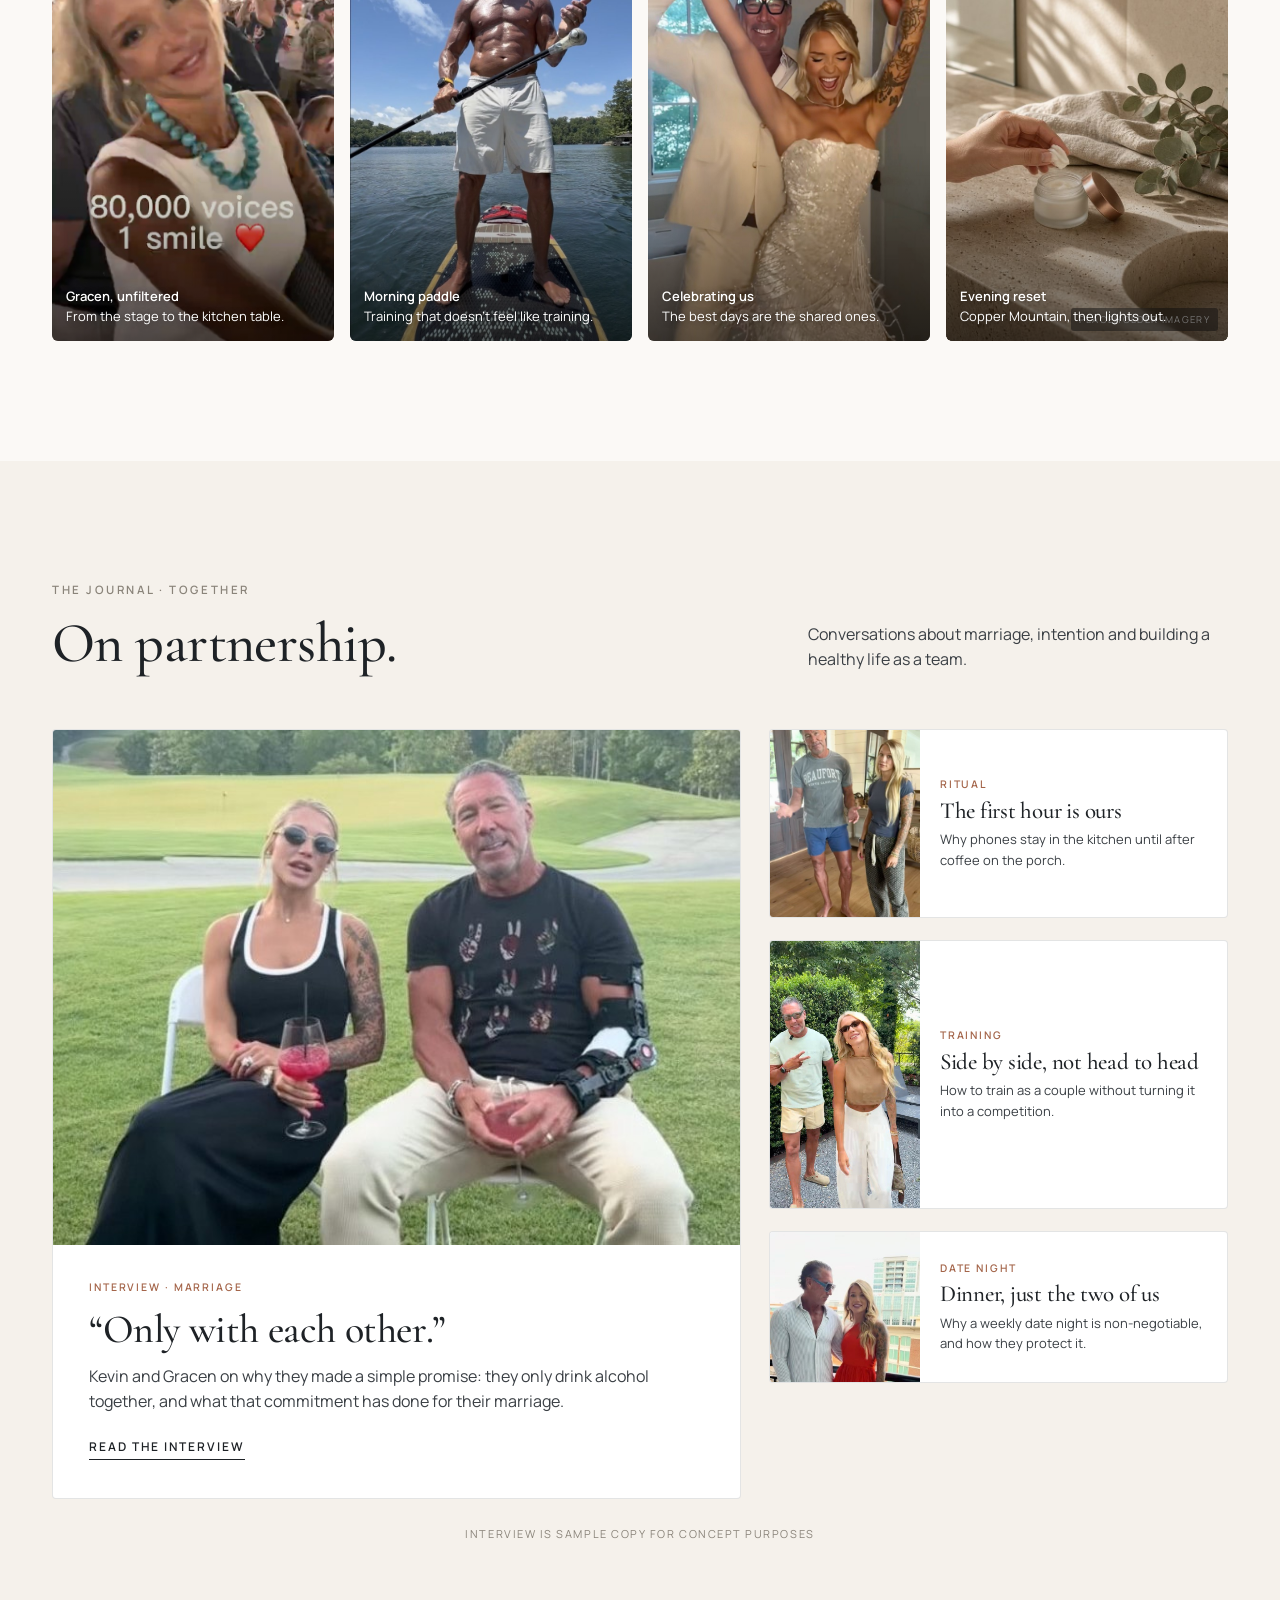
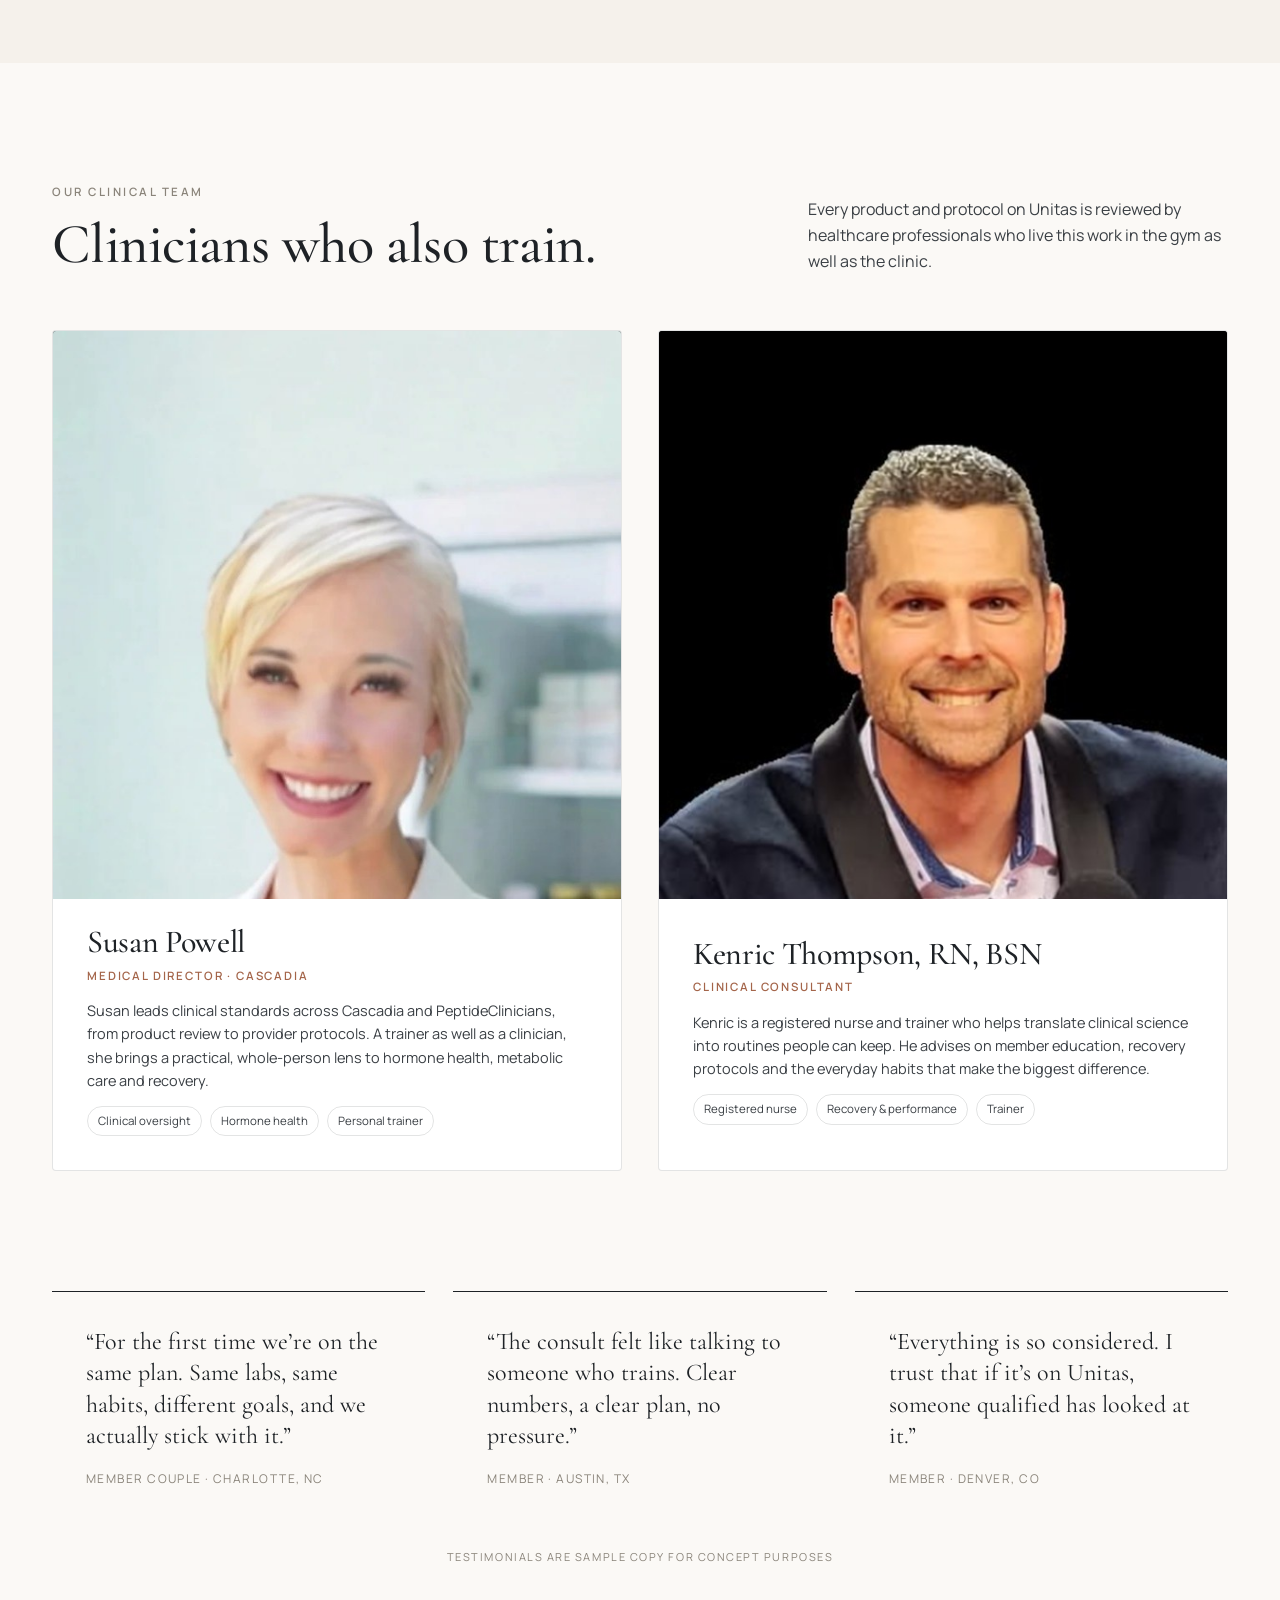
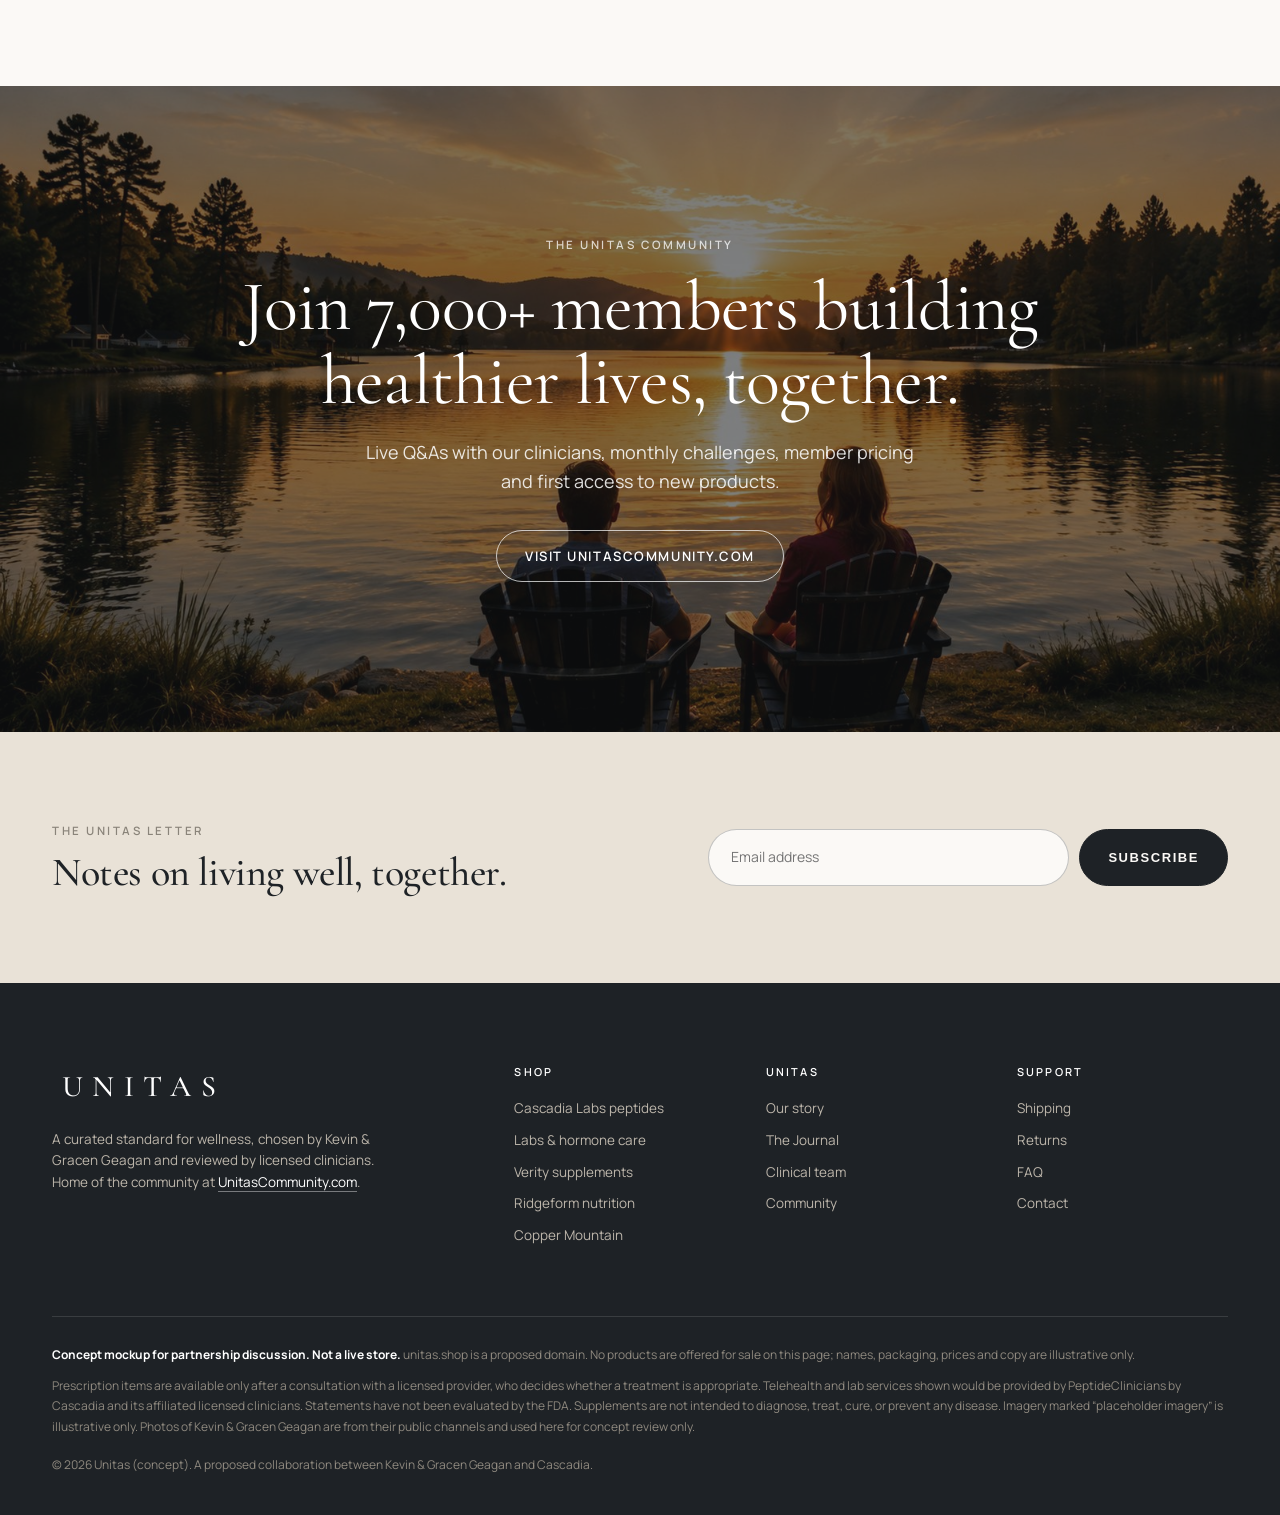
==== commit a4df6150: "Use real Cascadia vial images" ====
--- a/index.html
+++ b/index.html
@@ -29,7 +29,7 @@
 <section id="shop"><div class="wrap">
 <div class="sec-head reveal"><div><div class="eyebrow">The Collection</div><h2>Fewer things, chosen with care.</h2></div><p>Every product and partner on Unitas is something we use ourselves or would hand to family, then reviewed by our clinical team before it earns a place here.</p></div>
 <div class="cats">
-<a class="cat reveal" href="#peptides"><img src="img/peptides.jpg" alt="" style="object-position:30% 50%"><div class="lab"><small>Cascadia Labs</small><h4>Peptides</h4></div></a>
+<a class="cat reveal" href="#peptides"><img src="img/cascadia-vials-tile.jpg" alt="Cascadia Labs vials"><div class="lab"><small>Cascadia Labs</small><h4>Peptides</h4></div></a>
 <a class="cat reveal" href="#labs"><img src="img/telehealth.jpg" alt=""><div class="lab"><small>PeptideClinicians</small><h4>Labs &amp; Hormones</h4></div></a>
 <a class="cat reveal" href="#supplements"><img src="img/verity.jpg" alt=""><div class="lab"><small>Verity</small><h4>Supplements</h4></div></a>
 <a class="cat reveal" href="#nutrition"><img src="img/ridgeform.jpg" alt=""><div class="lab"><small>Ridgeform</small><h4>Protein · Creatine · Collagen</h4></div></a>
@@ -47,186 +47,30 @@
 
 <section id="peptides"><div class="wrap">
 <div class="sec-head reveal"><div><div class="eyebrow">Cascadia Labs · Clinician-guided</div><h2>Peptides, held to a higher standard.</h2></div><p>Produced by Cascadia Labs and dispensed only after a licensed provider consultation through PeptideClinicians. Every lot is third-party tested, and every protocol is personal.</p></div>
-<div class="banner-img reveal"><img src="img/peptides.jpg" alt="Cascadia Labs vials on travertine"><div class="cap"><b>Cascadia Labs</b><small>U.S. pharmacy partners · third-party purity testing · cold-chain shipping</small></div></div>
-<div class="grid"><article class="card reveal"><div class="thumb"><span class="badge">Provider consult</span><svg viewBox="0 0 120 200" xmlns="http://www.w3.org/2000/svg" aria-hidden="true">
-<defs><linearGradient id="g" x1="0" x2="1"><stop offset="0" stop-color="#fff" stop-opacity=".55"/><stop offset=".25" stop-color="#fff" stop-opacity=".1"/><stop offset=".8" stop-color="#fff" stop-opacity=".05"/><stop offset="1" stop-color="#fff" stop-opacity=".45"/></linearGradient></defs>
-<ellipse cx="60" cy="192" rx="40" ry="5" fill="#000" opacity=".10"/>
-<rect x="38" y="14" width="44" height="22" rx="3" fill="#2A2E33"/><rect x="38" y="30" width="44" height="6" fill="#000" opacity=".15"/>
-<rect x="44" y="36" width="32" height="10" fill="#d9d4cc"/>
-<path d="M30 60 Q30 46 44 46 L76 46 Q90 46 90 60 L90 182 Q90 190 82 190 L38 190 Q30 190 30 182 Z" fill="#e9eef0" opacity=".85" stroke="#cfd5d8"/>
-<path d="M30 60 Q30 46 44 46 L76 46 Q90 46 90 60 L90 182 Q90 190 82 190 L38 190 Q30 190 30 182 Z" fill="url(#g)"/>
-<rect x="30" y="86" width="60" height="78" fill="#FBF9F6"/>
-<rect x="30" y="86" width="60" height="3" fill="#56605E"/>
-<text x="60" y="104" text-anchor="middle" font-family="Manrope,sans-serif" font-size="5.6" letter-spacing="1.6" fill="#8A847A">CASCADIA LABS</text>
-<text x="60" y="128" text-anchor="middle" font-family="Cormorant Garamond,Georgia,serif" font-size="10.5" font-weight="600" fill="#1E2226">Tirzepatide</text>
-<text x="60" y="142" text-anchor="middle" font-family="Manrope,sans-serif" font-size="5.4" letter-spacing="1" fill="#56605E">METABOLIC</text>
-<line x1="48" y1="152" x2="72" y2="152" stroke="#1E2226" stroke-width=".5" opacity=".4"/>
-</svg></div>
+<div class="banner-img vials-banner reveal"><img src="img/cascadia-vials-row.jpg" alt="A row of Cascadia vials"><div class="cap"><b>Cascadia Labs</b><small>U.S. pharmacy partners · third-party purity testing · cold-chain shipping</small></div></div>
+<div class="grid"><article class="card reveal"><div class="thumb"><span class="badge">Provider consult</span><img class="vial" src="img/vials/tirzepatide.jpg" alt="Cascadia Tirzepatide vial"></div>
 <div class="body"><div class="kind">Rx · Metabolic</div><h4>Tirzepatide</h4><p>Dual GIP/GLP-1 receptor agonist used in provider-guided weight and metabolic programs.</p><div class="row"><span>From $349 / mo</span><a href="#">Start consult</a></div></div></article>
-<article class="card reveal"><div class="thumb"><span class="badge">Provider consult</span><svg viewBox="0 0 120 200" xmlns="http://www.w3.org/2000/svg" aria-hidden="true">
-<defs><linearGradient id="g" x1="0" x2="1"><stop offset="0" stop-color="#fff" stop-opacity=".55"/><stop offset=".25" stop-color="#fff" stop-opacity=".1"/><stop offset=".8" stop-color="#fff" stop-opacity=".05"/><stop offset="1" stop-color="#fff" stop-opacity=".45"/></linearGradient></defs>
-<ellipse cx="60" cy="192" rx="40" ry="5" fill="#000" opacity=".10"/>
-<rect x="38" y="14" width="44" height="22" rx="3" fill="#2A2E33"/><rect x="38" y="30" width="44" height="6" fill="#000" opacity=".15"/>
-<rect x="44" y="36" width="32" height="10" fill="#d9d4cc"/>
-<path d="M30 60 Q30 46 44 46 L76 46 Q90 46 90 60 L90 182 Q90 190 82 190 L38 190 Q30 190 30 182 Z" fill="#e9eef0" opacity=".85" stroke="#cfd5d8"/>
-<path d="M30 60 Q30 46 44 46 L76 46 Q90 46 90 60 L90 182 Q90 190 82 190 L38 190 Q30 190 30 182 Z" fill="url(#g)"/>
-<rect x="30" y="86" width="60" height="78" fill="#FBF9F6"/>
-<rect x="30" y="86" width="60" height="3" fill="#56605E"/>
-<text x="60" y="104" text-anchor="middle" font-family="Manrope,sans-serif" font-size="5.6" letter-spacing="1.6" fill="#8A847A">CASCADIA LABS</text>
-<text x="60" y="128" text-anchor="middle" font-family="Cormorant Garamond,Georgia,serif" font-size="10.5" font-weight="600" fill="#1E2226">Retatrutide</text>
-<text x="60" y="142" text-anchor="middle" font-family="Manrope,sans-serif" font-size="5.4" letter-spacing="1" fill="#56605E">METABOLIC</text>
-<line x1="48" y1="152" x2="72" y2="152" stroke="#1E2226" stroke-width=".5" opacity=".4"/>
-</svg></div>
+<article class="card reveal"><div class="thumb"><span class="badge">Provider consult</span><img class="vial" src="img/vials/retatrutide.jpg" alt="Cascadia Retatrutide vial"></div>
 <div class="body"><div class="kind">Rx · Metabolic</div><h4>Retatrutide</h4><p>Next-generation triple-agonist peptide, offered only where a provider determines eligibility.</p><div class="row"><span>From $399 / mo</span><a href="#">Start consult</a></div></div></article>
-<article class="card reveal"><div class="thumb"><span class="badge">Provider consult</span><svg viewBox="0 0 120 200" xmlns="http://www.w3.org/2000/svg" aria-hidden="true">
-<defs><linearGradient id="g" x1="0" x2="1"><stop offset="0" stop-color="#fff" stop-opacity=".55"/><stop offset=".25" stop-color="#fff" stop-opacity=".1"/><stop offset=".8" stop-color="#fff" stop-opacity=".05"/><stop offset="1" stop-color="#fff" stop-opacity=".45"/></linearGradient></defs>
-<ellipse cx="60" cy="192" rx="40" ry="5" fill="#000" opacity=".10"/>
-<rect x="38" y="14" width="44" height="22" rx="3" fill="#2A2E33"/><rect x="38" y="30" width="44" height="6" fill="#000" opacity=".15"/>
-<rect x="44" y="36" width="32" height="10" fill="#d9d4cc"/>
-<path d="M30 60 Q30 46 44 46 L76 46 Q90 46 90 60 L90 182 Q90 190 82 190 L38 190 Q30 190 30 182 Z" fill="#e9eef0" opacity=".85" stroke="#cfd5d8"/>
-<path d="M30 60 Q30 46 44 46 L76 46 Q90 46 90 60 L90 182 Q90 190 82 190 L38 190 Q30 190 30 182 Z" fill="url(#g)"/>
-<rect x="30" y="86" width="60" height="78" fill="#FBF9F6"/>
-<rect x="30" y="86" width="60" height="3" fill="#A4654A"/>
-<text x="60" y="104" text-anchor="middle" font-family="Manrope,sans-serif" font-size="5.6" letter-spacing="1.6" fill="#8A847A">CASCADIA LABS</text>
-<text x="60" y="128" text-anchor="middle" font-family="Cormorant Garamond,Georgia,serif" font-size="12.5" font-weight="600" fill="#1E2226">Ipamorelin</text>
-<text x="60" y="142" text-anchor="middle" font-family="Manrope,sans-serif" font-size="5.4" letter-spacing="1" fill="#56605E">RECOVERY</text>
-<line x1="48" y1="152" x2="72" y2="152" stroke="#1E2226" stroke-width=".5" opacity=".4"/>
-</svg></div>
+<article class="card reveal"><div class="thumb"><span class="badge">Provider consult</span><img class="vial" src="img/vials/ipamorelin.jpg" alt="Cascadia Ipamorelin vial"></div>
 <div class="body"><div class="kind">Rx · Recovery</div><h4>Ipamorelin</h4><p>Selective growth-hormone secretagogue often paired with CJC-1295 in provider protocols.</p><div class="row"><span>From $189 / mo</span><a href="#">Start consult</a></div></div></article>
-<article class="card reveal"><div class="thumb"><span class="badge">Provider consult</span><svg viewBox="0 0 120 200" xmlns="http://www.w3.org/2000/svg" aria-hidden="true">
-<defs><linearGradient id="g" x1="0" x2="1"><stop offset="0" stop-color="#fff" stop-opacity=".55"/><stop offset=".25" stop-color="#fff" stop-opacity=".1"/><stop offset=".8" stop-color="#fff" stop-opacity=".05"/><stop offset="1" stop-color="#fff" stop-opacity=".45"/></linearGradient></defs>
-<ellipse cx="60" cy="192" rx="40" ry="5" fill="#000" opacity=".10"/>
-<rect x="38" y="14" width="44" height="22" rx="3" fill="#2A2E33"/><rect x="38" y="30" width="44" height="6" fill="#000" opacity=".15"/>
-<rect x="44" y="36" width="32" height="10" fill="#d9d4cc"/>
-<path d="M30 60 Q30 46 44 46 L76 46 Q90 46 90 60 L90 182 Q90 190 82 190 L38 190 Q30 190 30 182 Z" fill="#e9eef0" opacity=".85" stroke="#cfd5d8"/>
-<path d="M30 60 Q30 46 44 46 L76 46 Q90 46 90 60 L90 182 Q90 190 82 190 L38 190 Q30 190 30 182 Z" fill="url(#g)"/>
-<rect x="30" y="86" width="60" height="78" fill="#FBF9F6"/>
-<rect x="30" y="86" width="60" height="3" fill="#A4654A"/>
-<text x="60" y="104" text-anchor="middle" font-family="Manrope,sans-serif" font-size="5.6" letter-spacing="1.6" fill="#8A847A">CASCADIA LABS</text>
-<text x="60" y="128" text-anchor="middle" font-family="Cormorant Garamond,Georgia,serif" font-size="12.5" font-weight="600" fill="#1E2226">CJC-1295</text>
-<text x="60" y="142" text-anchor="middle" font-family="Manrope,sans-serif" font-size="5.4" letter-spacing="1" fill="#56605E">RECOVERY</text>
-<line x1="48" y1="152" x2="72" y2="152" stroke="#1E2226" stroke-width=".5" opacity=".4"/>
-</svg></div>
+<article class="card reveal"><div class="thumb"><span class="badge">Provider consult</span><img class="vial" src="img/vials/cjc-1295.jpg" alt="Cascadia CJC-1295 vial"></div>
 <div class="body"><div class="kind">Rx · Recovery</div><h4>CJC-1295</h4><p>Long-acting GHRH analog, commonly used alongside Ipamorelin.</p><div class="row"><span>From $199 / mo</span><a href="#">Start consult</a></div></div></article>
-<article class="card reveal"><div class="thumb"><span class="badge">Provider consult</span><svg viewBox="0 0 120 200" xmlns="http://www.w3.org/2000/svg" aria-hidden="true">
-<defs><linearGradient id="g" x1="0" x2="1"><stop offset="0" stop-color="#fff" stop-opacity=".55"/><stop offset=".25" stop-color="#fff" stop-opacity=".1"/><stop offset=".8" stop-color="#fff" stop-opacity=".05"/><stop offset="1" stop-color="#fff" stop-opacity=".45"/></linearGradient></defs>
-<ellipse cx="60" cy="192" rx="40" ry="5" fill="#000" opacity=".10"/>
-<rect x="38" y="14" width="44" height="22" rx="3" fill="#2A2E33"/><rect x="38" y="30" width="44" height="6" fill="#000" opacity=".15"/>
-<rect x="44" y="36" width="32" height="10" fill="#d9d4cc"/>
-<path d="M30 60 Q30 46 44 46 L76 46 Q90 46 90 60 L90 182 Q90 190 82 190 L38 190 Q30 190 30 182 Z" fill="#e9eef0" opacity=".85" stroke="#cfd5d8"/>
-<path d="M30 60 Q30 46 44 46 L76 46 Q90 46 90 60 L90 182 Q90 190 82 190 L38 190 Q30 190 30 182 Z" fill="url(#g)"/>
-<rect x="30" y="86" width="60" height="78" fill="#FBF9F6"/>
-<rect x="30" y="86" width="60" height="3" fill="#A4654A"/>
-<text x="60" y="104" text-anchor="middle" font-family="Manrope,sans-serif" font-size="5.6" letter-spacing="1.6" fill="#8A847A">CASCADIA LABS</text>
-<text x="60" y="128" text-anchor="middle" font-family="Cormorant Garamond,Georgia,serif" font-size="10.5" font-weight="600" fill="#1E2226">Tesamorelin</text>
-<text x="60" y="142" text-anchor="middle" font-family="Manrope,sans-serif" font-size="5.4" letter-spacing="1" fill="#56605E">BODY COMPOSITION</text>
-<line x1="48" y1="152" x2="72" y2="152" stroke="#1E2226" stroke-width=".5" opacity=".4"/>
-</svg></div>
+<article class="card reveal"><div class="thumb"><span class="badge">Provider consult</span><img class="vial" src="img/vials/tesamorelin.jpg" alt="Cascadia Tesamorelin vial"></div>
 <div class="body"><div class="kind">Rx · Body composition</div><h4>Tesamorelin</h4><p>GHRH analog studied for body-composition support under clinical supervision.</p><div class="row"><span>From $289 / mo</span><a href="#">Start consult</a></div></div></article>
-<article class="card reveal"><div class="thumb"><span class="badge">Provider consult</span><svg viewBox="0 0 120 200" xmlns="http://www.w3.org/2000/svg" aria-hidden="true">
-<defs><linearGradient id="g" x1="0" x2="1"><stop offset="0" stop-color="#fff" stop-opacity=".55"/><stop offset=".25" stop-color="#fff" stop-opacity=".1"/><stop offset=".8" stop-color="#fff" stop-opacity=".05"/><stop offset="1" stop-color="#fff" stop-opacity=".45"/></linearGradient></defs>
-<ellipse cx="60" cy="192" rx="40" ry="5" fill="#000" opacity=".10"/>
-<rect x="38" y="14" width="44" height="22" rx="3" fill="#2A2E33"/><rect x="38" y="30" width="44" height="6" fill="#000" opacity=".15"/>
-<rect x="44" y="36" width="32" height="10" fill="#d9d4cc"/>
-<path d="M30 60 Q30 46 44 46 L76 46 Q90 46 90 60 L90 182 Q90 190 82 190 L38 190 Q30 190 30 182 Z" fill="#e9eef0" opacity=".85" stroke="#cfd5d8"/>
-<path d="M30 60 Q30 46 44 46 L76 46 Q90 46 90 60 L90 182 Q90 190 82 190 L38 190 Q30 190 30 182 Z" fill="url(#g)"/>
-<rect x="30" y="86" width="60" height="78" fill="#FBF9F6"/>
-<rect x="30" y="86" width="60" height="3" fill="#8C9A8F"/>
-<text x="60" y="104" text-anchor="middle" font-family="Manrope,sans-serif" font-size="5.6" letter-spacing="1.6" fill="#8A847A">CASCADIA LABS</text>
-<text x="60" y="128" text-anchor="middle" font-family="Cormorant Garamond,Georgia,serif" font-size="10.5" font-weight="600" fill="#1E2226">Glutathione</text>
-<text x="60" y="142" text-anchor="middle" font-family="Manrope,sans-serif" font-size="5.4" letter-spacing="1" fill="#56605E">CELLULAR HEALTH</text>
-<line x1="48" y1="152" x2="72" y2="152" stroke="#1E2226" stroke-width=".5" opacity=".4"/>
-</svg></div>
+<article class="card reveal"><div class="thumb"><span class="badge">Provider consult</span><img class="vial" src="img/vials/glutathione.jpg" alt="Cascadia Glutathione vial"></div>
 <div class="body"><div class="kind">Rx · Cellular health</div><h4>Glutathione</h4><p>The body’s master antioxidant, in a provider-directed format.</p><div class="row"><span>From $129 / mo</span><a href="#">Start consult</a></div></div></article>
-<article class="card reveal"><div class="thumb"><span class="badge">Provider consult</span><svg viewBox="0 0 120 200" xmlns="http://www.w3.org/2000/svg" aria-hidden="true">
-<defs><linearGradient id="g" x1="0" x2="1"><stop offset="0" stop-color="#fff" stop-opacity=".55"/><stop offset=".25" stop-color="#fff" stop-opacity=".1"/><stop offset=".8" stop-color="#fff" stop-opacity=".05"/><stop offset="1" stop-color="#fff" stop-opacity=".45"/></linearGradient></defs>
-<ellipse cx="60" cy="192" rx="40" ry="5" fill="#000" opacity=".10"/>
-<rect x="38" y="14" width="44" height="22" rx="3" fill="#2A2E33"/><rect x="38" y="30" width="44" height="6" fill="#000" opacity=".15"/>
-<rect x="44" y="36" width="32" height="10" fill="#d9d4cc"/>
-<path d="M30 60 Q30 46 44 46 L76 46 Q90 46 90 60 L90 182 Q90 190 82 190 L38 190 Q30 190 30 182 Z" fill="#e9eef0" opacity=".85" stroke="#cfd5d8"/>
-<path d="M30 60 Q30 46 44 46 L76 46 Q90 46 90 60 L90 182 Q90 190 82 190 L38 190 Q30 190 30 182 Z" fill="url(#g)"/>
-<rect x="30" y="86" width="60" height="78" fill="#FBF9F6"/>
-<rect x="30" y="86" width="60" height="3" fill="#8C9A8F"/>
-<text x="60" y="104" text-anchor="middle" font-family="Manrope,sans-serif" font-size="5.6" letter-spacing="1.6" fill="#8A847A">CASCADIA LABS</text>
-<text x="60" y="128" text-anchor="middle" font-family="Cormorant Garamond,Georgia,serif" font-size="12.5" font-weight="600" fill="#1E2226">Epithalon</text>
-<text x="60" y="142" text-anchor="middle" font-family="Manrope,sans-serif" font-size="5.4" letter-spacing="1" fill="#56605E">LONGEVITY</text>
-<line x1="48" y1="152" x2="72" y2="152" stroke="#1E2226" stroke-width=".5" opacity=".4"/>
-</svg></div>
+<article class="card reveal"><div class="thumb"><span class="badge">Provider consult</span><img class="vial" src="img/vials/epithalon.jpg" alt="Cascadia Epithalon vial"></div>
 <div class="body"><div class="kind">Rx · Longevity</div><h4>Epithalon</h4><p>Short tetrapeptide explored in longevity and sleep-rhythm research.</p><div class="row"><span>From $159 / cycle</span><a href="#">Start consult</a></div></div></article>
-<article class="card reveal"><div class="thumb"><span class="badge">Provider consult</span><svg viewBox="0 0 120 200" xmlns="http://www.w3.org/2000/svg" aria-hidden="true">
-<defs><linearGradient id="g" x1="0" x2="1"><stop offset="0" stop-color="#fff" stop-opacity=".55"/><stop offset=".25" stop-color="#fff" stop-opacity=".1"/><stop offset=".8" stop-color="#fff" stop-opacity=".05"/><stop offset="1" stop-color="#fff" stop-opacity=".45"/></linearGradient></defs>
-<ellipse cx="60" cy="192" rx="40" ry="5" fill="#000" opacity=".10"/>
-<rect x="38" y="14" width="44" height="22" rx="3" fill="#2A2E33"/><rect x="38" y="30" width="44" height="6" fill="#000" opacity=".15"/>
-<rect x="44" y="36" width="32" height="10" fill="#d9d4cc"/>
-<path d="M30 60 Q30 46 44 46 L76 46 Q90 46 90 60 L90 182 Q90 190 82 190 L38 190 Q30 190 30 182 Z" fill="#e9eef0" opacity=".85" stroke="#cfd5d8"/>
-<path d="M30 60 Q30 46 44 46 L76 46 Q90 46 90 60 L90 182 Q90 190 82 190 L38 190 Q30 190 30 182 Z" fill="url(#g)"/>
-<rect x="30" y="86" width="60" height="78" fill="#FBF9F6"/>
-<rect x="30" y="86" width="60" height="3" fill="#8C9A8F"/>
-<text x="60" y="104" text-anchor="middle" font-family="Manrope,sans-serif" font-size="5.6" letter-spacing="1.6" fill="#8A847A">CASCADIA LABS</text>
-<text x="60" y="128" text-anchor="middle" font-family="Cormorant Garamond,Georgia,serif" font-size="10.5" font-weight="600" fill="#1E2226">Thymosin Alpha-1</text>
-<text x="60" y="142" text-anchor="middle" font-family="Manrope,sans-serif" font-size="5.4" letter-spacing="1" fill="#56605E">IMMUNE</text>
-<line x1="48" y1="152" x2="72" y2="152" stroke="#1E2226" stroke-width=".5" opacity=".4"/>
-</svg></div>
+<article class="card reveal"><div class="thumb"><span class="badge">Provider consult</span><img class="vial" src="img/vials/thymosin-alpha-1.jpg" alt="Cascadia Thymosin Alpha-1 vial"></div>
 <div class="body"><div class="kind">Rx · Immune</div><h4>Thymosin Alpha-1</h4><p>Thymic peptide studied for immune-system modulation.</p><div class="row"><span>From $219 / mo</span><a href="#">Start consult</a></div></div></article>
-<article class="card reveal"><div class="thumb"><span class="badge">Provider consult</span><svg viewBox="0 0 120 200" xmlns="http://www.w3.org/2000/svg" aria-hidden="true">
-<defs><linearGradient id="g" x1="0" x2="1"><stop offset="0" stop-color="#fff" stop-opacity=".55"/><stop offset=".25" stop-color="#fff" stop-opacity=".1"/><stop offset=".8" stop-color="#fff" stop-opacity=".05"/><stop offset="1" stop-color="#fff" stop-opacity=".45"/></linearGradient></defs>
-<ellipse cx="60" cy="192" rx="40" ry="5" fill="#000" opacity=".10"/>
-<rect x="38" y="14" width="44" height="22" rx="3" fill="#2A2E33"/><rect x="38" y="30" width="44" height="6" fill="#000" opacity=".15"/>
-<rect x="44" y="36" width="32" height="10" fill="#d9d4cc"/>
-<path d="M30 60 Q30 46 44 46 L76 46 Q90 46 90 60 L90 182 Q90 190 82 190 L38 190 Q30 190 30 182 Z" fill="#e9eef0" opacity=".85" stroke="#cfd5d8"/>
-<path d="M30 60 Q30 46 44 46 L76 46 Q90 46 90 60 L90 182 Q90 190 82 190 L38 190 Q30 190 30 182 Z" fill="url(#g)"/>
-<rect x="30" y="86" width="60" height="78" fill="#FBF9F6"/>
-<rect x="30" y="86" width="60" height="3" fill="#A4654A"/>
-<text x="60" y="104" text-anchor="middle" font-family="Manrope,sans-serif" font-size="5.6" letter-spacing="1.6" fill="#8A847A">CASCADIA LABS</text>
-<text x="60" y="128" text-anchor="middle" font-family="Cormorant Garamond,Georgia,serif" font-size="16" font-weight="600" fill="#1E2226">TB-500</text>
-<text x="60" y="142" text-anchor="middle" font-family="Manrope,sans-serif" font-size="5.4" letter-spacing="1" fill="#56605E">RECOVERY</text>
-<line x1="48" y1="152" x2="72" y2="152" stroke="#1E2226" stroke-width=".5" opacity=".4"/>
-</svg></div>
-<div class="body"><div class="kind">Rx · Recovery</div><h4>TB-500</h4><p>Synthetic fragment of thymosin beta-4, explored for tissue recovery.</p><div class="row"><span>From $179 / mo</span><a href="#">Start consult</a></div></div></article>
-<article class="card reveal"><div class="thumb"><span class="badge">Provider consult</span><svg viewBox="0 0 120 200" xmlns="http://www.w3.org/2000/svg" aria-hidden="true">
-<defs><linearGradient id="g" x1="0" x2="1"><stop offset="0" stop-color="#fff" stop-opacity=".55"/><stop offset=".25" stop-color="#fff" stop-opacity=".1"/><stop offset=".8" stop-color="#fff" stop-opacity=".05"/><stop offset="1" stop-color="#fff" stop-opacity=".45"/></linearGradient></defs>
-<ellipse cx="60" cy="192" rx="40" ry="5" fill="#000" opacity=".10"/>
-<rect x="38" y="14" width="44" height="22" rx="3" fill="#2A2E33"/><rect x="38" y="30" width="44" height="6" fill="#000" opacity=".15"/>
-<rect x="44" y="36" width="32" height="10" fill="#d9d4cc"/>
-<path d="M30 60 Q30 46 44 46 L76 46 Q90 46 90 60 L90 182 Q90 190 82 190 L38 190 Q30 190 30 182 Z" fill="#e9eef0" opacity=".85" stroke="#cfd5d8"/>
-<path d="M30 60 Q30 46 44 46 L76 46 Q90 46 90 60 L90 182 Q90 190 82 190 L38 190 Q30 190 30 182 Z" fill="url(#g)"/>
-<rect x="30" y="86" width="60" height="78" fill="#FBF9F6"/>
-<rect x="30" y="86" width="60" height="3" fill="#B07A5E"/>
-<text x="60" y="104" text-anchor="middle" font-family="Manrope,sans-serif" font-size="5.6" letter-spacing="1.6" fill="#8A847A">CASCADIA LABS</text>
-<text x="60" y="128" text-anchor="middle" font-family="Cormorant Garamond,Georgia,serif" font-size="16" font-weight="600" fill="#1E2226">GHK-Cu</text>
-<text x="60" y="142" text-anchor="middle" font-family="Manrope,sans-serif" font-size="5.4" letter-spacing="1" fill="#56605E">SKIN &amp; TISSUE</text>
-<line x1="48" y1="152" x2="72" y2="152" stroke="#1E2226" stroke-width=".5" opacity=".4"/>
-</svg></div>
+<article class="card reveal"><div class="thumb"><span class="badge">Provider consult</span><img class="vial" src="img/vials/tb-500.jpg" alt="Cascadia TB-500 (Thymosin Beta-4) vial"></div>
+<div class="body"><div class="kind">Rx · Recovery</div><h4>TB-500 (Thymosin Beta-4)</h4><p>Synthetic fragment of thymosin beta-4, explored for tissue recovery.</p><div class="row"><span>From $179 / mo</span><a href="#">Start consult</a></div></div></article>
+<article class="card reveal"><div class="thumb"><span class="badge">Provider consult</span><img class="vial" src="img/vials/ghk-cu.jpg" alt="Cascadia GHK-Cu vial"></div>
 <div class="body"><div class="kind">Rx · Skin & tissue</div><h4>GHK-Cu</h4><p>Naturally occurring copper peptide associated with skin and tissue renewal.</p><div class="row"><span>From $139 / mo</span><a href="#">Start consult</a></div></div></article>
-<article class="card reveal"><div class="thumb"><span class="badge">Provider consult</span><svg viewBox="0 0 120 200" xmlns="http://www.w3.org/2000/svg" aria-hidden="true">
-<defs><linearGradient id="g" x1="0" x2="1"><stop offset="0" stop-color="#fff" stop-opacity=".55"/><stop offset=".25" stop-color="#fff" stop-opacity=".1"/><stop offset=".8" stop-color="#fff" stop-opacity=".05"/><stop offset="1" stop-color="#fff" stop-opacity=".45"/></linearGradient></defs>
-<ellipse cx="60" cy="192" rx="40" ry="5" fill="#000" opacity=".10"/>
-<rect x="38" y="14" width="44" height="22" rx="3" fill="#2A2E33"/><rect x="38" y="30" width="44" height="6" fill="#000" opacity=".15"/>
-<rect x="44" y="36" width="32" height="10" fill="#d9d4cc"/>
-<path d="M30 60 Q30 46 44 46 L76 46 Q90 46 90 60 L90 182 Q90 190 82 190 L38 190 Q30 190 30 182 Z" fill="#e9eef0" opacity=".85" stroke="#cfd5d8"/>
-<path d="M30 60 Q30 46 44 46 L76 46 Q90 46 90 60 L90 182 Q90 190 82 190 L38 190 Q30 190 30 182 Z" fill="url(#g)"/>
-<rect x="30" y="86" width="60" height="78" fill="#FBF9F6"/>
-<rect x="30" y="86" width="60" height="3" fill="#8C9A8F"/>
-<text x="60" y="104" text-anchor="middle" font-family="Manrope,sans-serif" font-size="5.6" letter-spacing="1.6" fill="#8A847A">CASCADIA LABS</text>
-<text x="60" y="128" text-anchor="middle" font-family="Cormorant Garamond,Georgia,serif" font-size="16" font-weight="600" fill="#1E2226">SS-31</text>
-<text x="60" y="142" text-anchor="middle" font-family="Manrope,sans-serif" font-size="5.4" letter-spacing="1" fill="#56605E">MITOCHONDRIAL</text>
-<line x1="48" y1="152" x2="72" y2="152" stroke="#1E2226" stroke-width=".5" opacity=".4"/>
-</svg></div>
+<article class="card reveal"><div class="thumb"><span class="badge">Provider consult</span><img class="vial" src="img/vials/ss-31.jpg" alt="Cascadia SS-31 vial"></div>
 <div class="body"><div class="kind">Rx · Mitochondrial</div><h4>SS-31</h4><p>Mitochondria-targeted peptide studied for cellular energy support.</p><div class="row"><span>From $249 / mo</span><a href="#">Start consult</a></div></div></article>
-<article class="card reveal"><div class="thumb"><span class="badge">Provider consult</span><svg viewBox="0 0 120 200" xmlns="http://www.w3.org/2000/svg" aria-hidden="true">
-<defs><linearGradient id="g" x1="0" x2="1"><stop offset="0" stop-color="#fff" stop-opacity=".55"/><stop offset=".25" stop-color="#fff" stop-opacity=".1"/><stop offset=".8" stop-color="#fff" stop-opacity=".05"/><stop offset="1" stop-color="#fff" stop-opacity=".45"/></linearGradient></defs>
-<ellipse cx="60" cy="192" rx="40" ry="5" fill="#000" opacity=".10"/>
-<rect x="38" y="14" width="44" height="22" rx="3" fill="#2A2E33"/><rect x="38" y="30" width="44" height="6" fill="#000" opacity=".15"/>
-<rect x="44" y="36" width="32" height="10" fill="#d9d4cc"/>
-<path d="M30 60 Q30 46 44 46 L76 46 Q90 46 90 60 L90 182 Q90 190 82 190 L38 190 Q30 190 30 182 Z" fill="#e9eef0" opacity=".85" stroke="#cfd5d8"/>
-<path d="M30 60 Q30 46 44 46 L76 46 Q90 46 90 60 L90 182 Q90 190 82 190 L38 190 Q30 190 30 182 Z" fill="url(#g)"/>
-<rect x="30" y="86" width="60" height="78" fill="#FBF9F6"/>
-<rect x="30" y="86" width="60" height="3" fill="#56605E"/>
-<text x="60" y="104" text-anchor="middle" font-family="Manrope,sans-serif" font-size="5.6" letter-spacing="1.6" fill="#8A847A">CASCADIA LABS</text>
-<text x="60" y="128" text-anchor="middle" font-family="Cormorant Garamond,Georgia,serif" font-size="16" font-weight="600" fill="#1E2226">MOTS-c</text>
-<text x="60" y="142" text-anchor="middle" font-family="Manrope,sans-serif" font-size="5.4" letter-spacing="1" fill="#56605E">METABOLIC</text>
-<line x1="48" y1="152" x2="72" y2="152" stroke="#1E2226" stroke-width=".5" opacity=".4"/>
-</svg></div>
+<article class="card reveal"><div class="thumb"><span class="badge">Provider consult</span><img class="vial" src="img/vials/mots-c.jpg" alt="Cascadia MOTS-c vial"></div>
 <div class="body"><div class="kind">Rx · Metabolic</div><h4>MOTS-c</h4><p>Mitochondrial-derived peptide explored for metabolic and exercise performance.</p><div class="row"><span>From $229 / mo</span><a href="#">Start consult</a></div></div></article></div>
 <p class="notice reveal"><b>Prescription items require a licensed provider consultation.</b> Peptide therapies are offered only when a licensed clinician determines they are appropriate for you. Listings are illustrative; availability, pricing and eligibility would be confirmed during your consultation.</p>
 </div></section>
--- a/styles.css
+++ b/styles.css
@@ -302,3 +302,7 @@
 }
 .hero-split,.article-split{padding:0!important}
 .founders-img img{aspect-ratio:2/3!important;object-position:center top}
+.card .thumb img.vial{width:78%;height:88%;object-fit:contain;mix-blend-mode:multiply}
+.banner-img img[src*="vials-row"]{object-position:center 60%}
+.vials-banner .cap{position:static;max-width:none;background:transparent;backdrop-filter:none;padding:18px 4px 0;display:flex;gap:18px;align-items:baseline;flex-wrap:wrap}
+.vials-banner img{aspect-ratio:24/8;border-radius:4px}
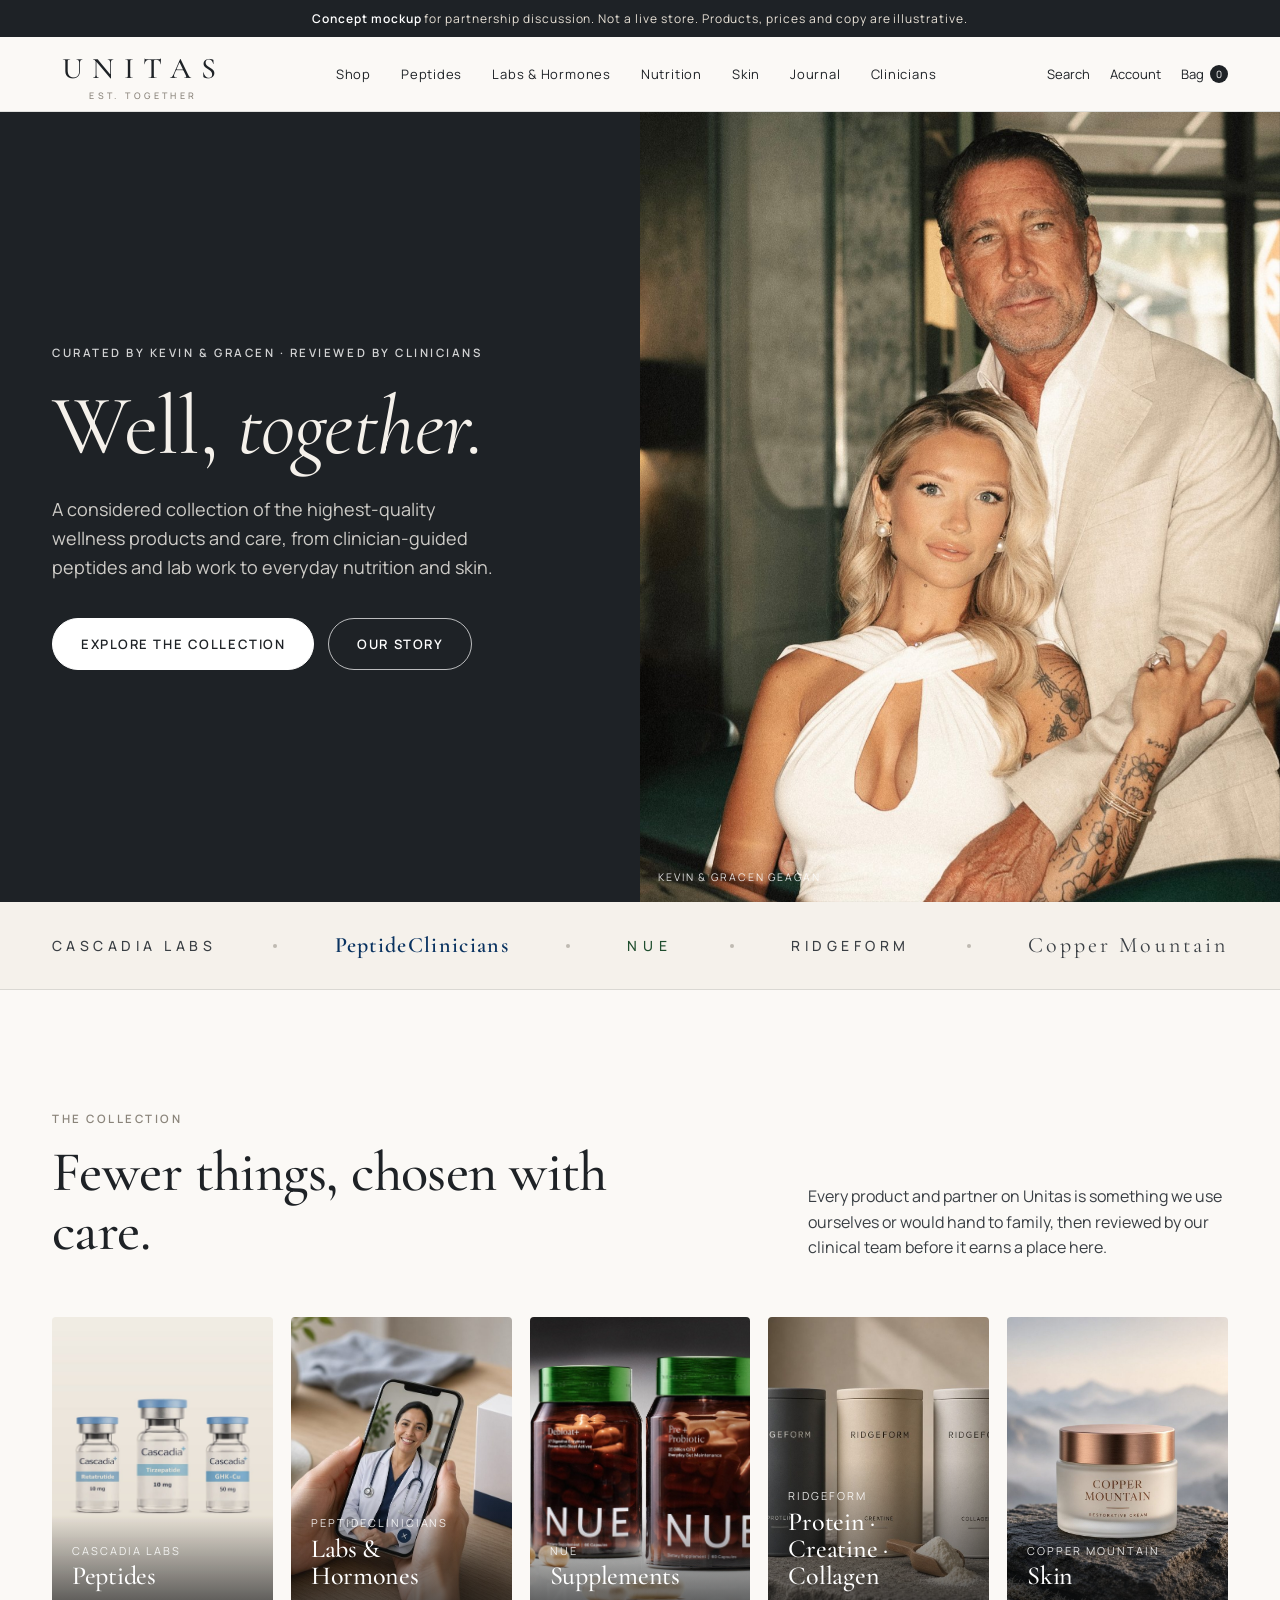
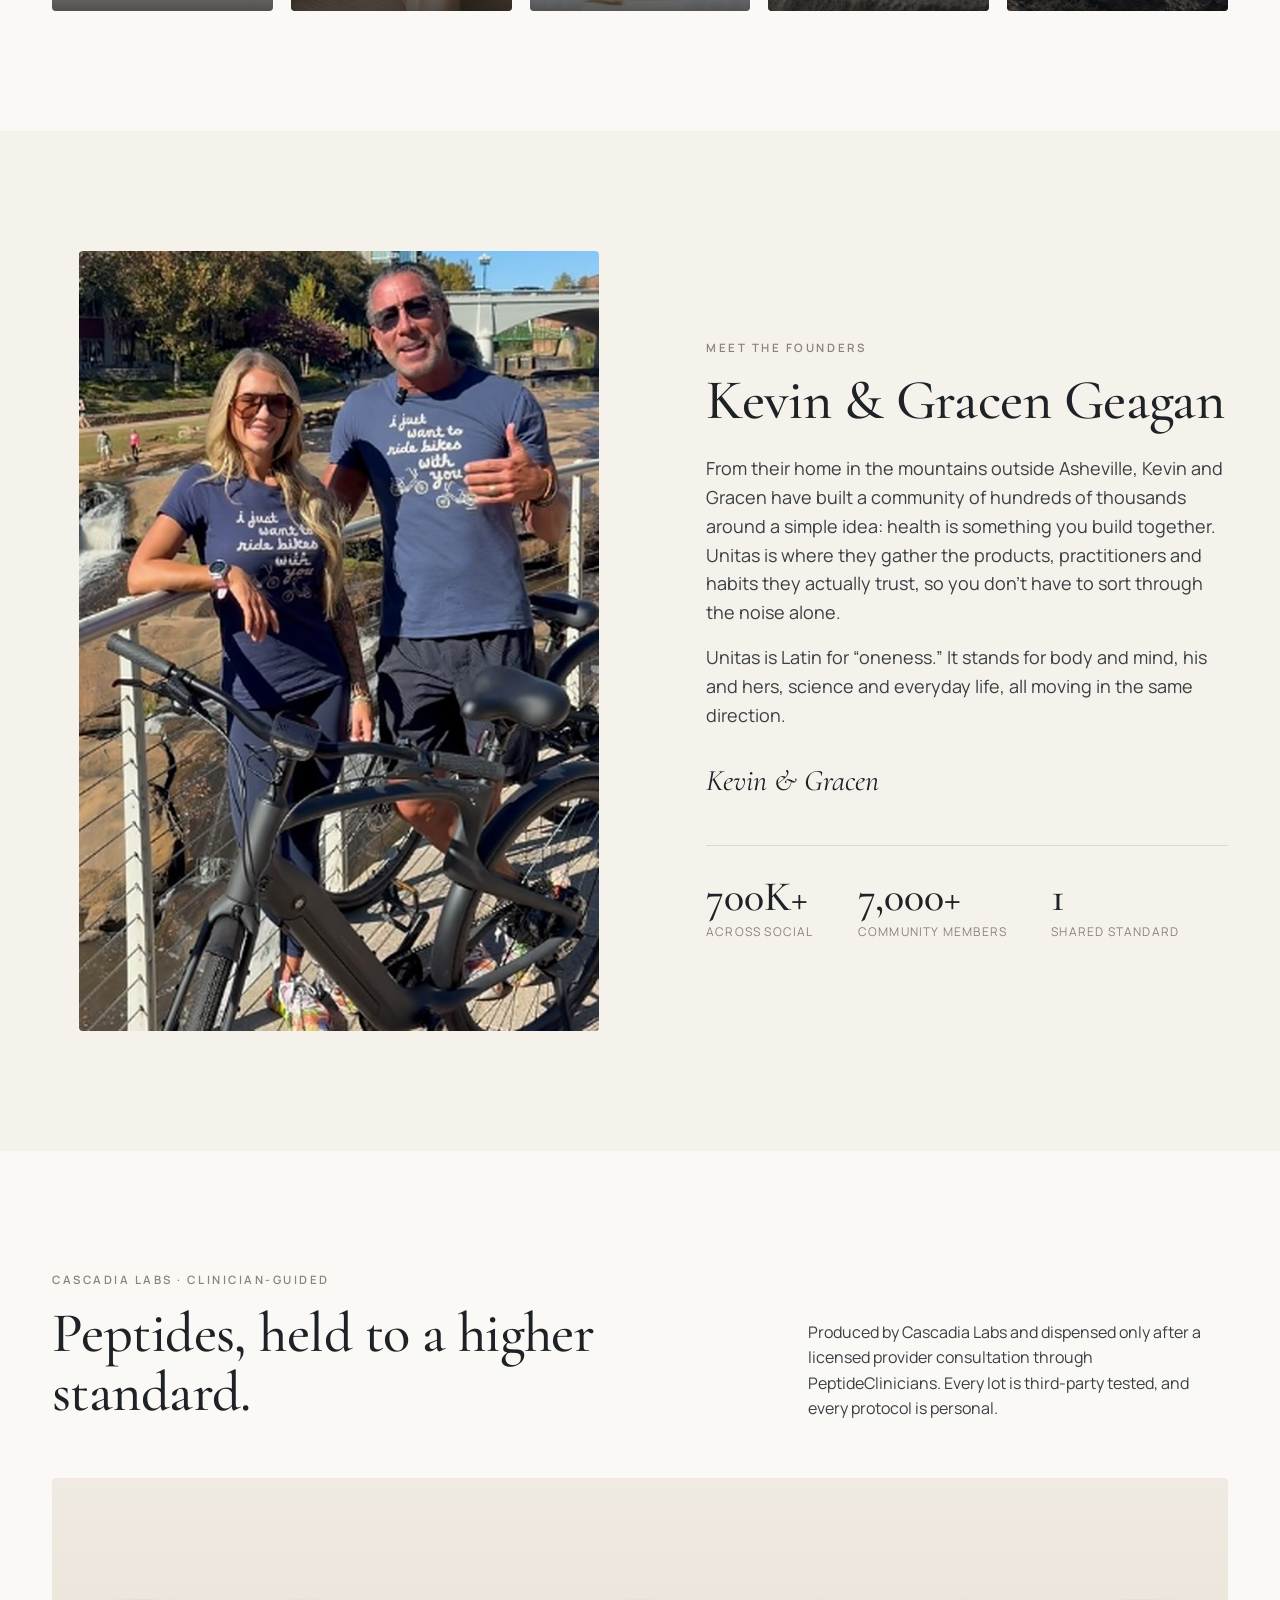
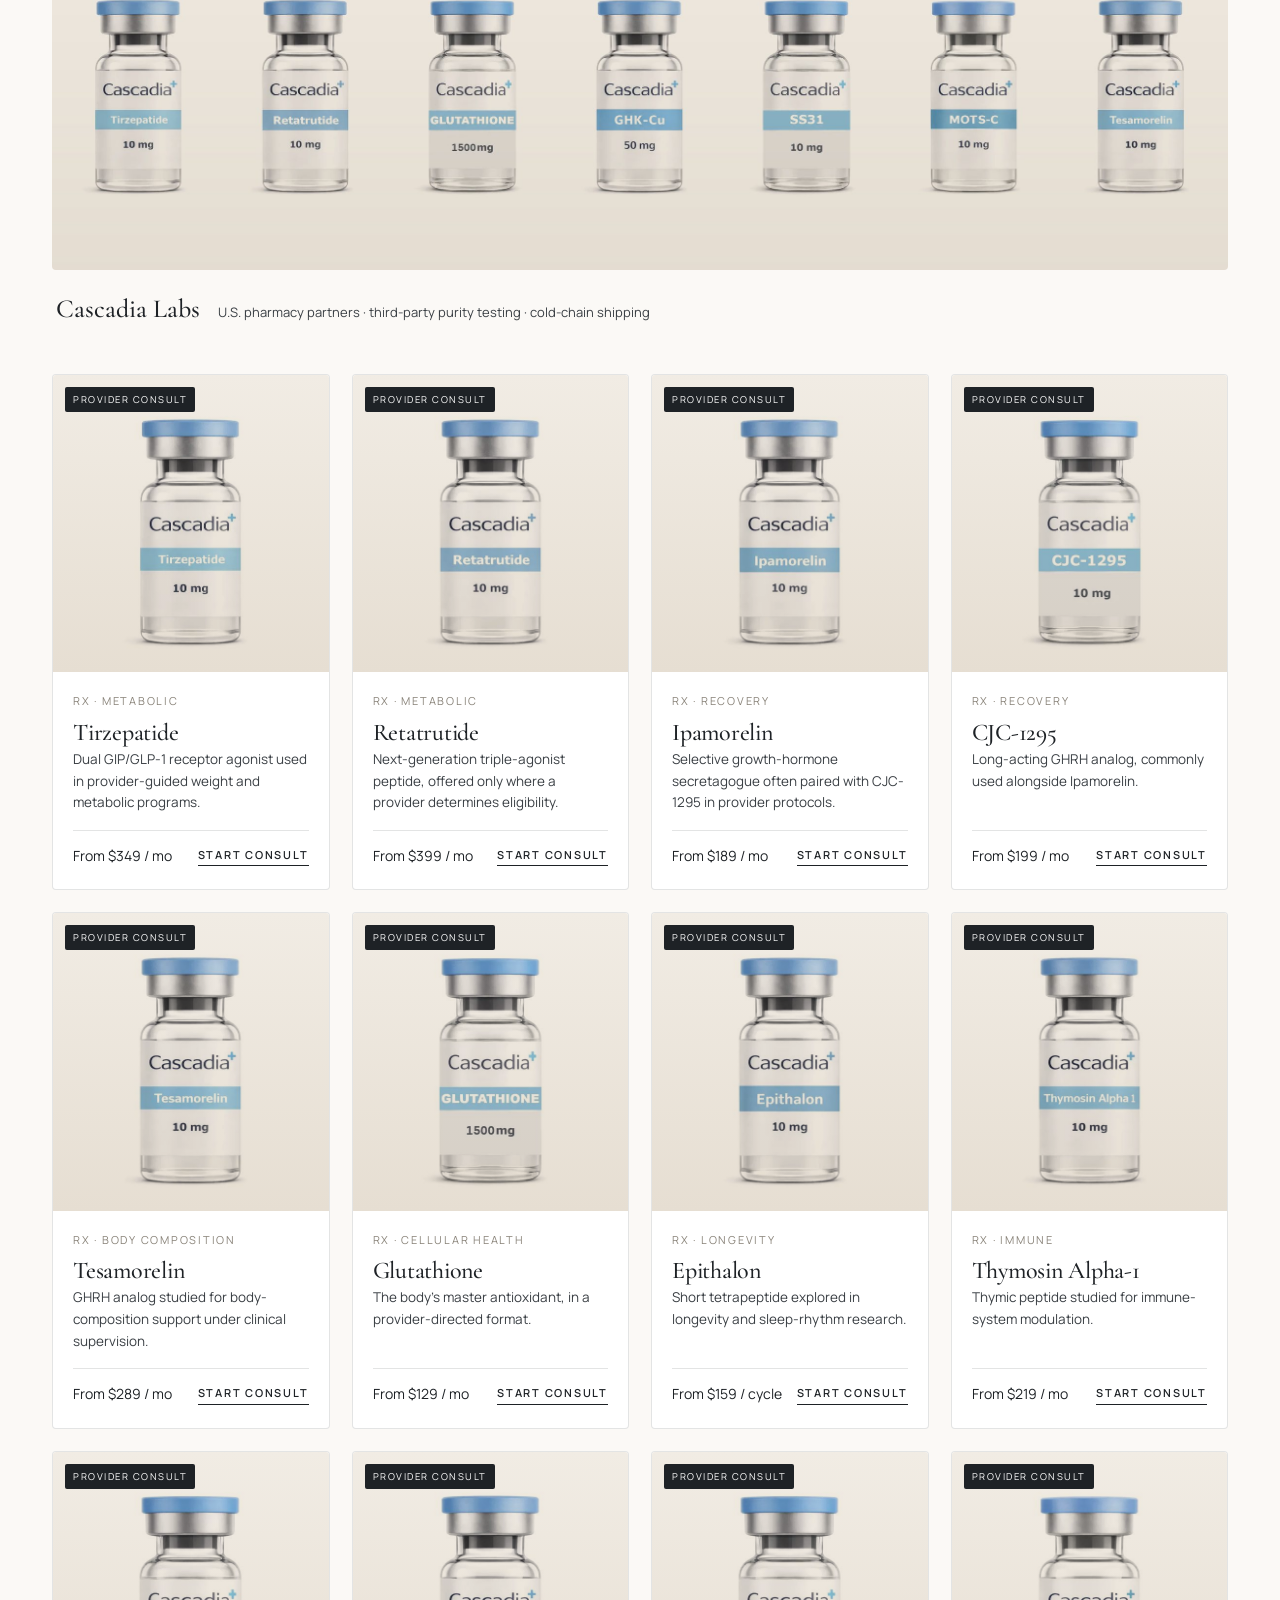
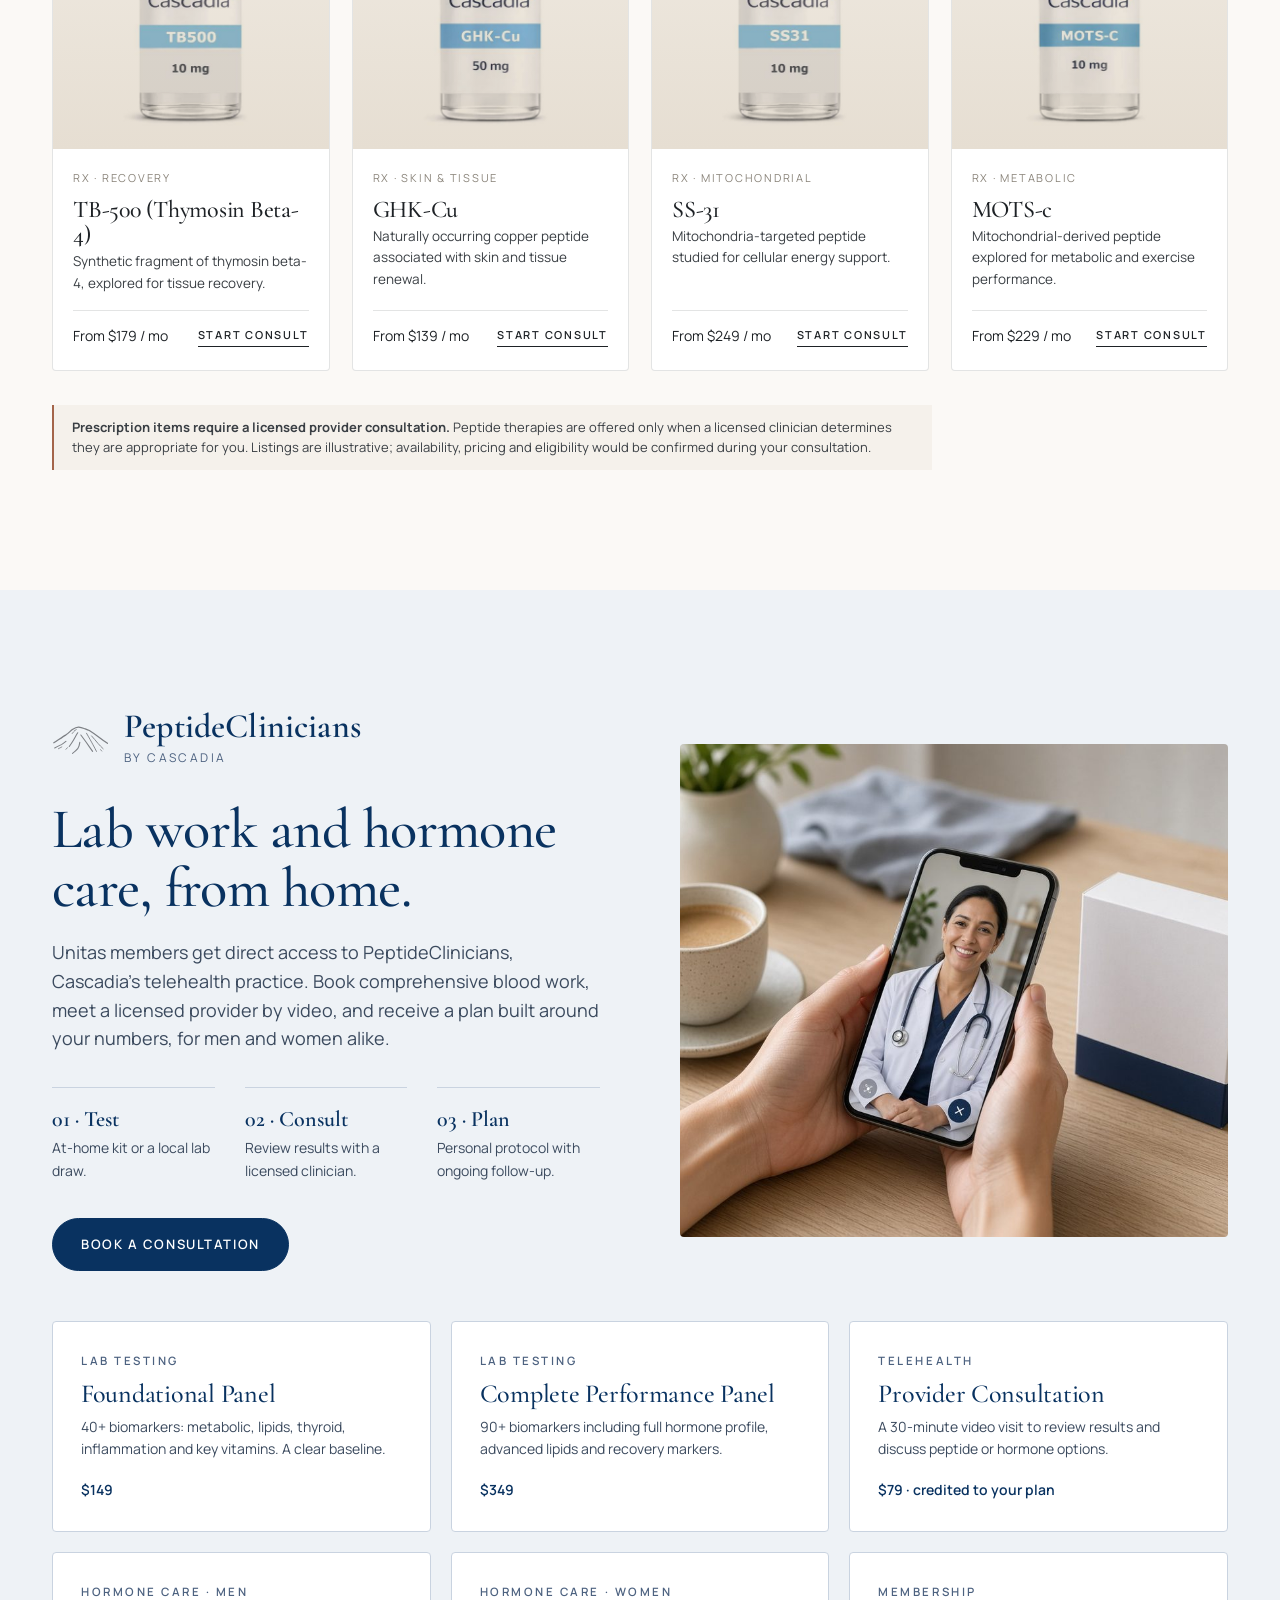
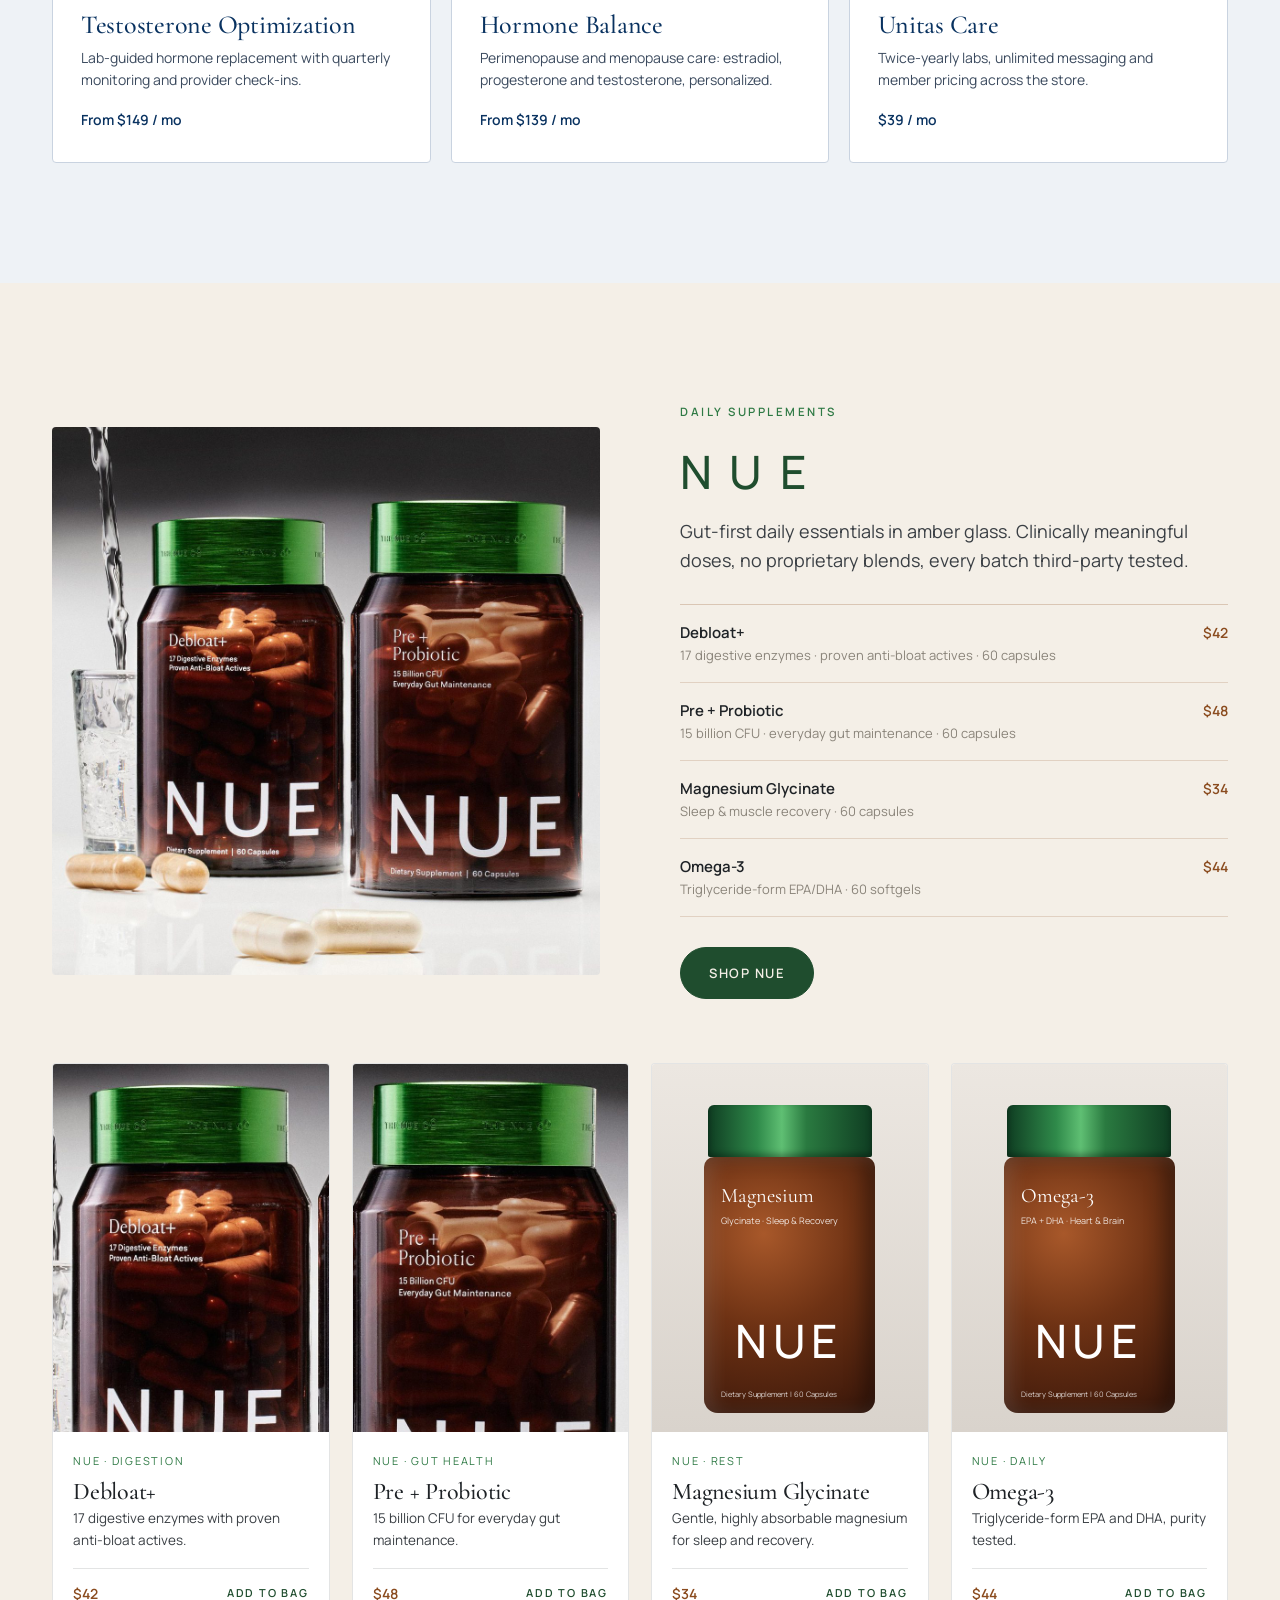
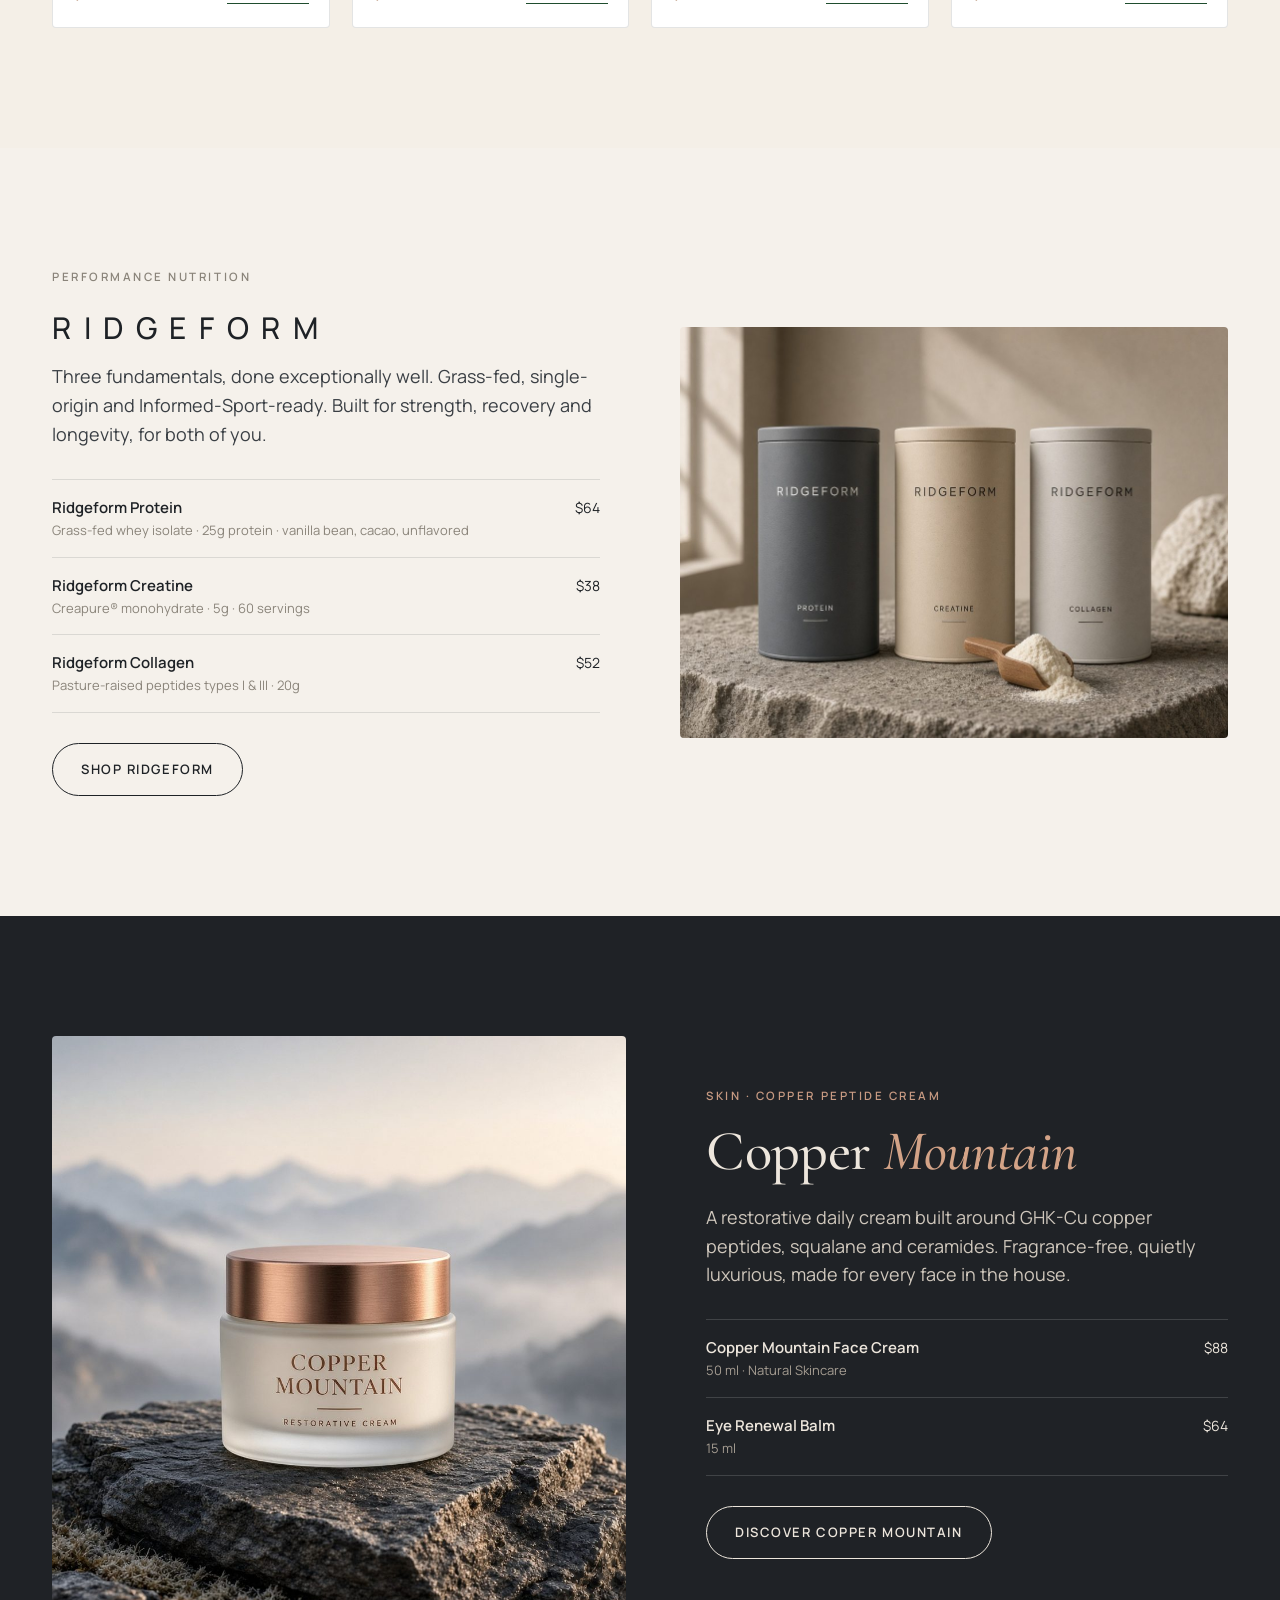
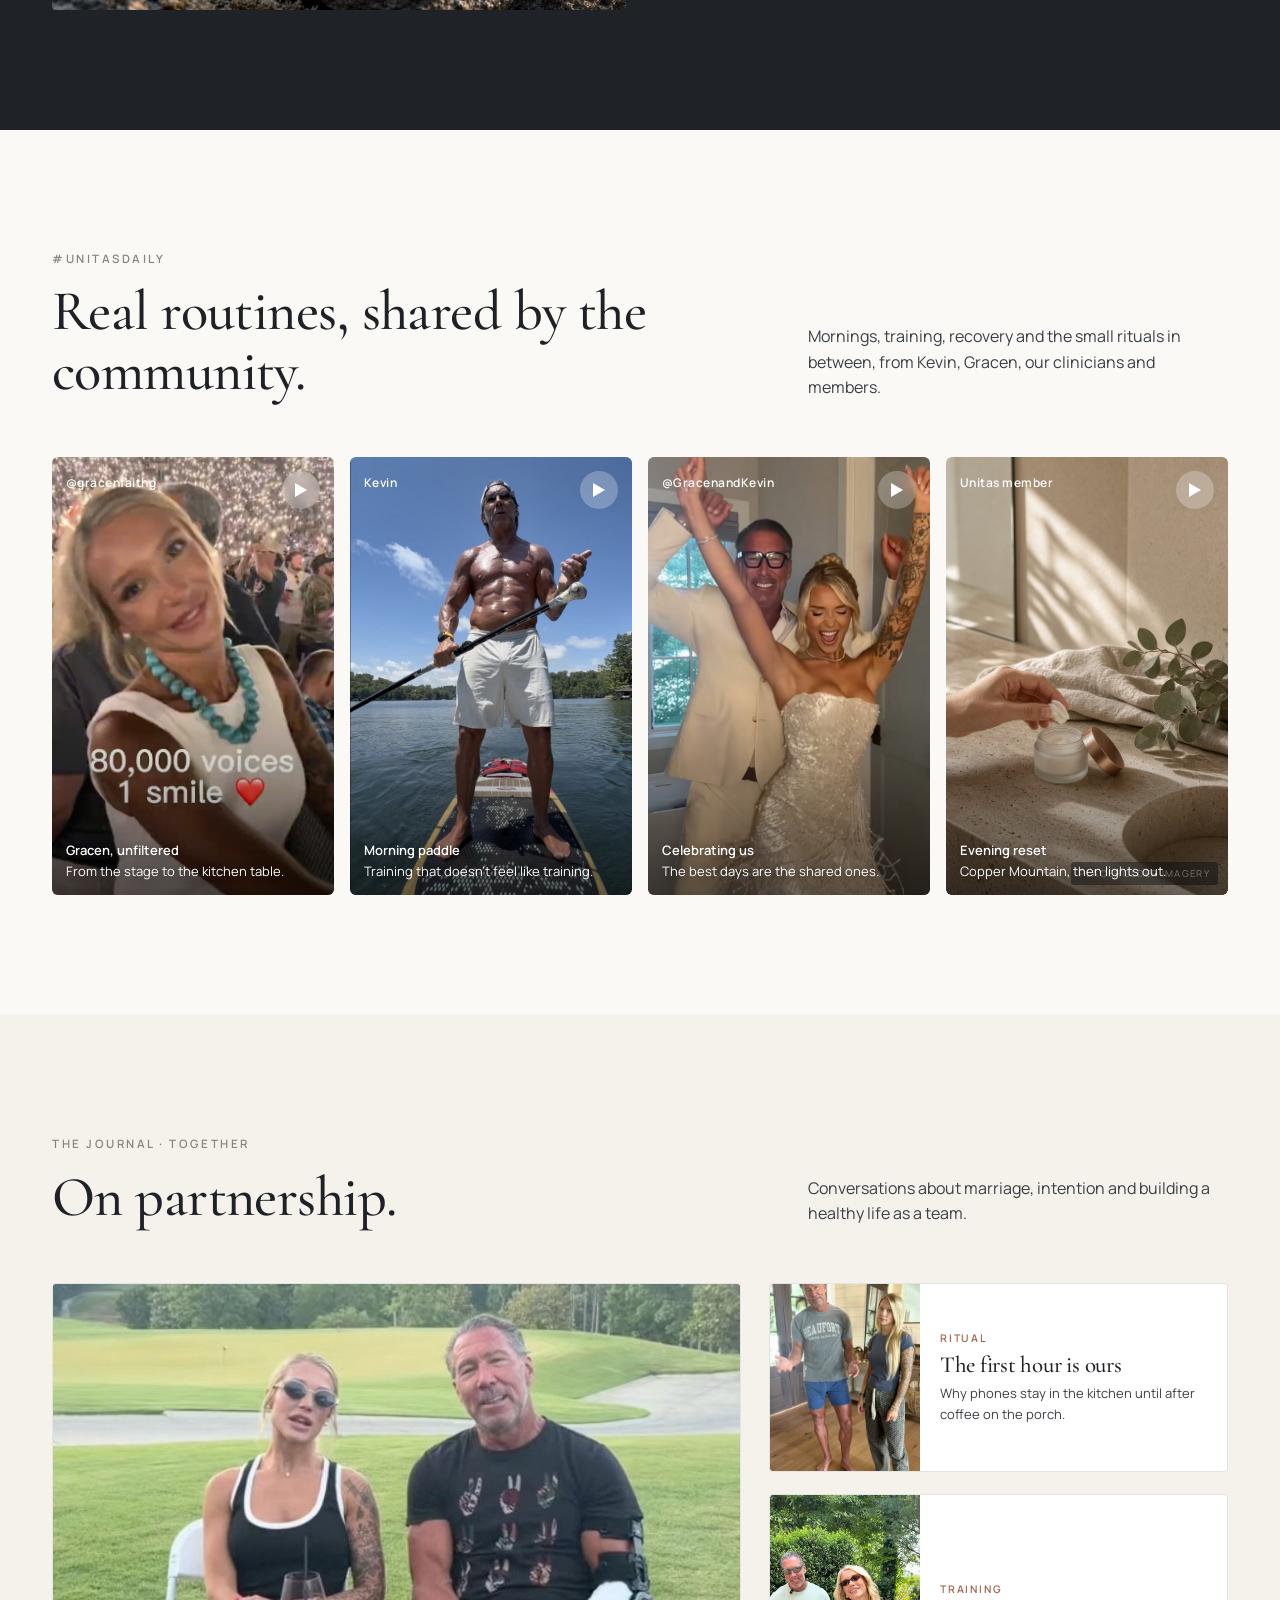
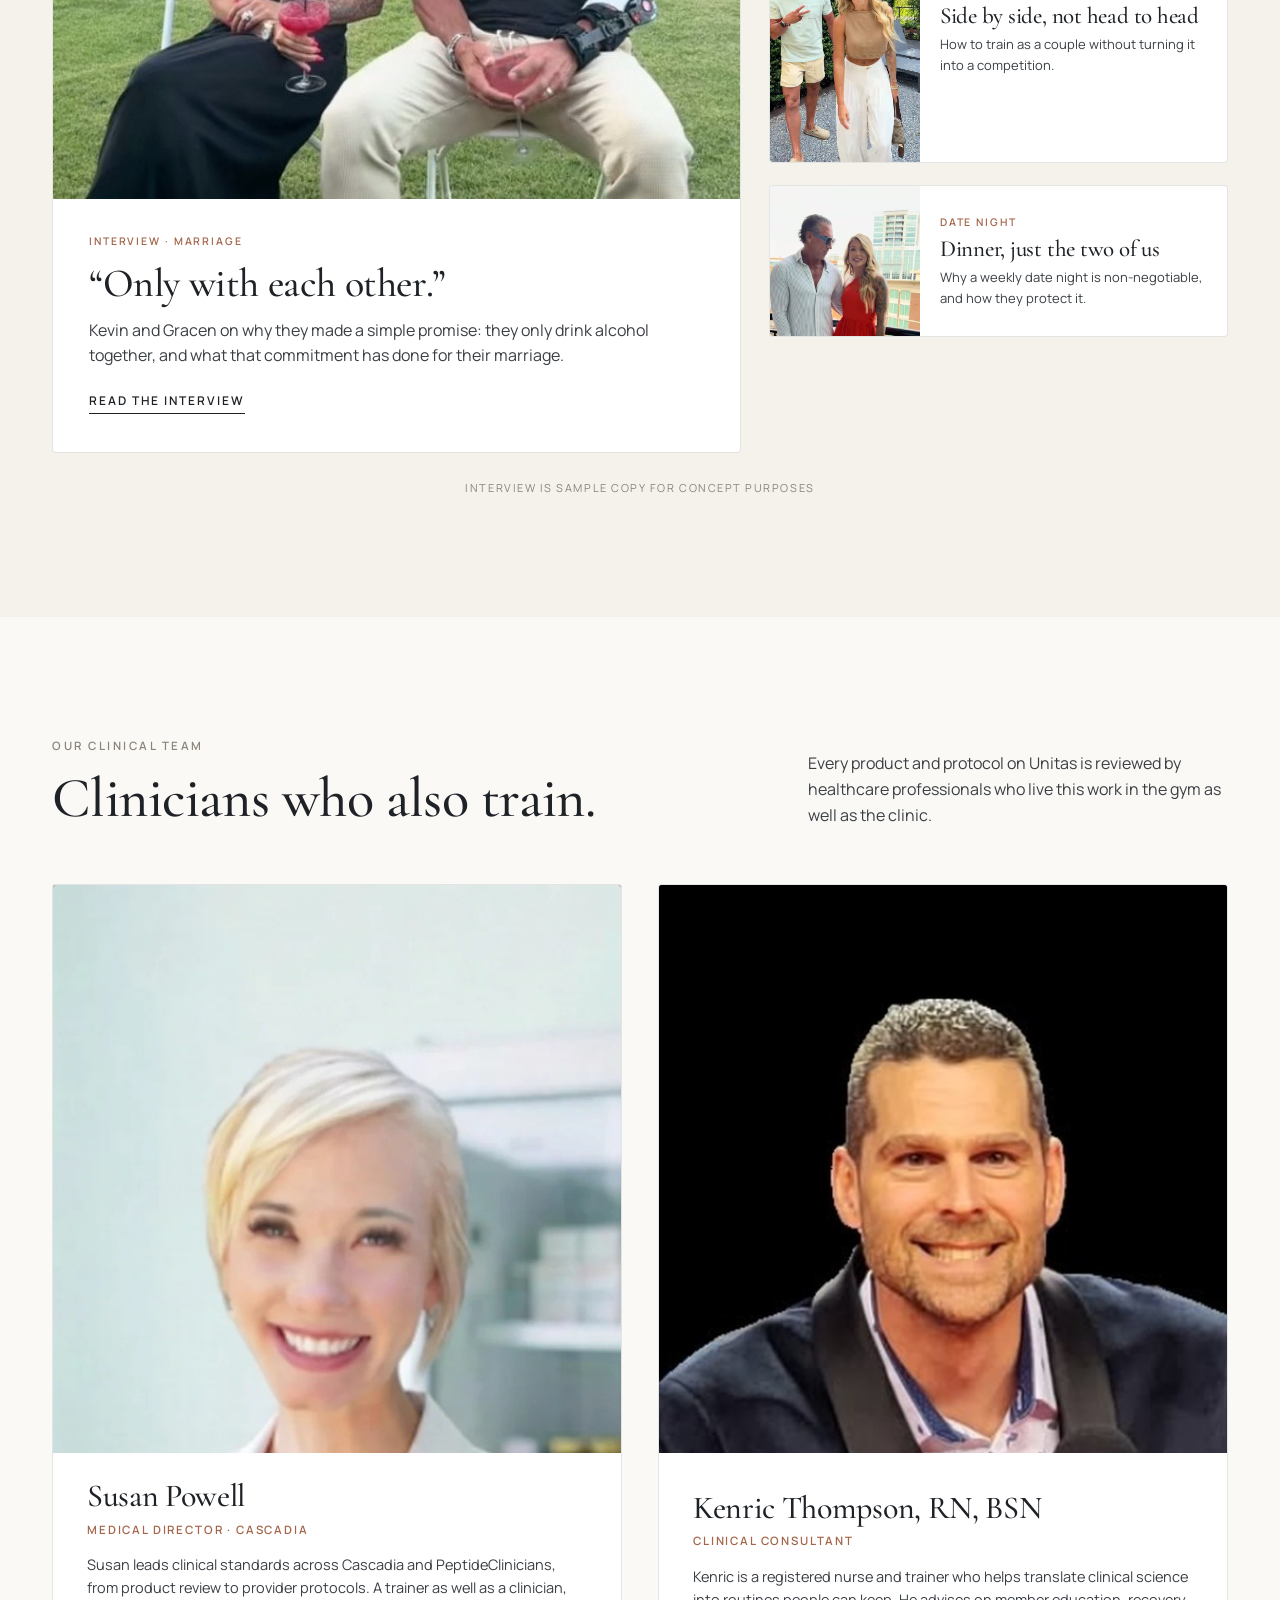
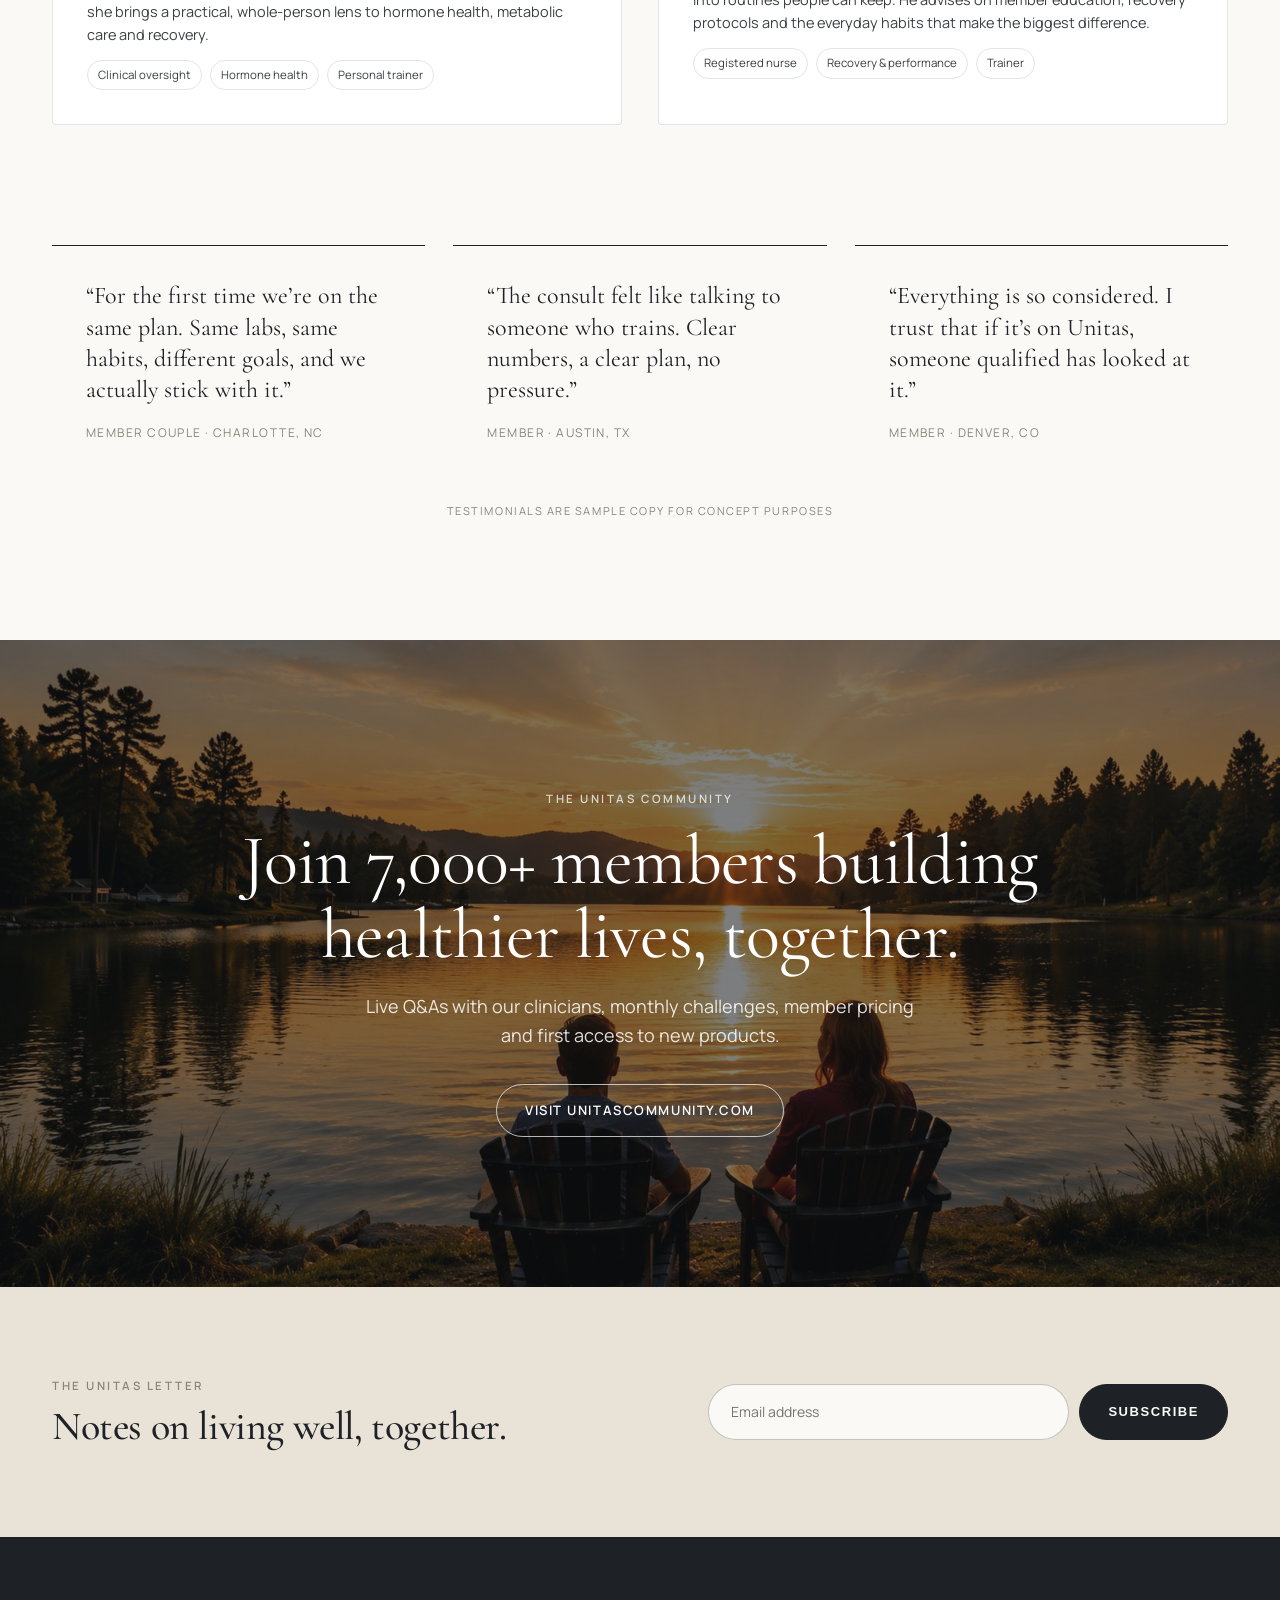
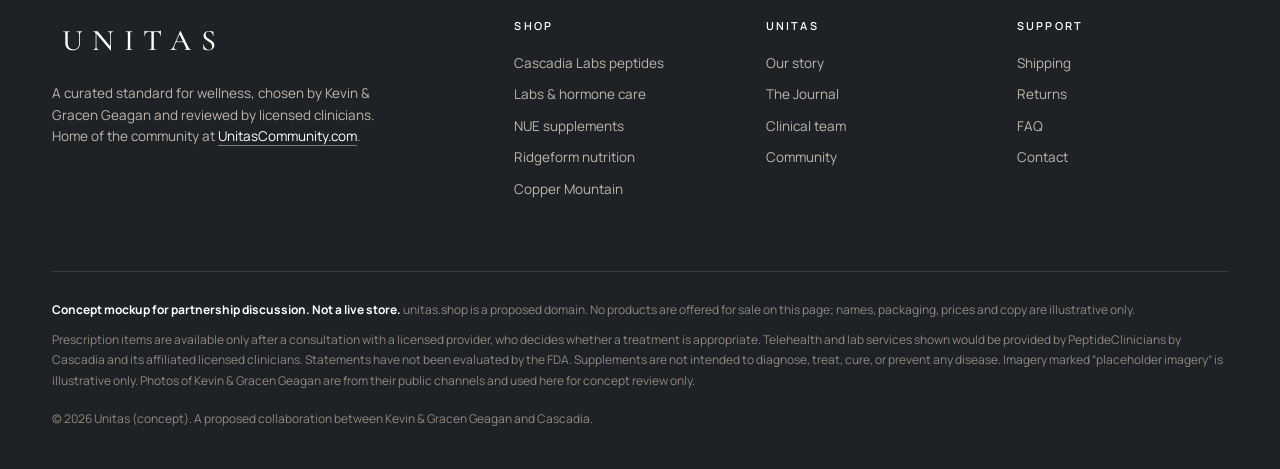
==== commit c63d3edd: "NUE supplements replace previous brand; Copper Mountain product name" ====
--- a/index.html
+++ b/index.html
@@ -23,7 +23,7 @@
 <div class="hero-img"><img src="img/kevin-gracen-hero.jpg" alt="Kevin and Gracen Geagan"><span class="credit">Kevin &amp; Gracen Geagan</span></div></section>
 
 <div class="brands"><div class="wrap">
-<span class="sans">CASCADIA LABS</span><i class="dot"></i><span style="color:var(--navy);font-weight:600">PeptideClinicians</span><i class="dot"></i><span style="letter-spacing:.24em">VERITY</span><i class="dot"></i><span class="sans">RIDGEFORM</span><i class="dot"></i><span style="letter-spacing:.14em">Copper Mountain</span>
+<span class="sans">CASCADIA LABS</span><i class="dot"></i><span style="color:var(--navy);font-weight:600">PeptideClinicians</span><i class="dot"></i><span class="sans" style="letter-spacing:.42em;color:#1F4D2E">NUE</span><i class="dot"></i><span class="sans">RIDGEFORM</span><i class="dot"></i><span style="letter-spacing:.14em">Copper Mountain</span>
 </div></div>
 
 <section id="shop"><div class="wrap">
@@ -31,7 +31,7 @@
 <div class="cats">
 <a class="cat reveal" href="#peptides"><img src="img/cascadia-vials-tile.jpg" alt="Cascadia Labs vials"><div class="lab"><small>Cascadia Labs</small><h4>Peptides</h4></div></a>
 <a class="cat reveal" href="#labs"><img src="img/telehealth.jpg" alt=""><div class="lab"><small>PeptideClinicians</small><h4>Labs &amp; Hormones</h4></div></a>
-<a class="cat reveal" href="#supplements"><img src="img/verity.jpg" alt=""><div class="lab"><small>Verity</small><h4>Supplements</h4></div></a>
+<a class="cat reveal" href="#supplements"><img src="img/nue.jpg" alt="NUE supplements" style="object-position:60% 50%"><div class="lab"><small>NUE</small><h4>Supplements</h4></div></a>
 <a class="cat reveal" href="#nutrition"><img src="img/ridgeform.jpg" alt=""><div class="lab"><small>Ridgeform</small><h4>Protein · Creatine · Collagen</h4></div></a>
 <a class="cat reveal" href="#skin"><img src="img/copper-mountain.jpg" alt=""><div class="lab"><small>Copper Mountain</small><h4>Skin</h4></div></a>
 </div></div></section>
@@ -96,16 +96,23 @@
 </div>
 </div></section>
 
-<section class="brandblock" id="supplements"><div class="wrap split">
-<div class="img reveal" style="border-radius:4px;overflow:hidden"><img src="img/verity.jpg" alt="Verity supplement bottles" style="aspect-ratio:4/3;object-fit:cover"></div>
-<div class="reveal"><div class="eyebrow">Daily supplements</div><div class="wordmark" style="margin:16px 0 6px">VERITY</div><p class="lede">Clean, clinically dosed essentials in glass. No proprietary blends, no fillers, every batch tested and published.</p>
+<section class="brandblock nue" id="supplements"><div class="wrap">
+<div class="split">
+<div class="img reveal" style="border-radius:4px;overflow:hidden"><img src="img/nue.jpg" alt="NUE Debloat+ and Pre + Probiotic bottles"></div>
+<div class="reveal"><div class="eyebrow">Daily supplements</div><div class="nue-wordmark">NUE</div><p class="lede">Gut-first daily essentials in amber glass. Clinically meaningful doses, no proprietary blends, every batch third-party tested.</p>
 <div class="plist">
-<div><b>Daily Foundation<small>Methylated multinutrient · 30 servings</small></b><span>$48</span></div>
-<div><b>Magnesium Glycinate<small>Sleep &amp; muscle recovery · 90 capsules</small></b><span>$32</span></div>
-<div><b>Omega-3 Elite<small>Triglyceride-form EPA/DHA · 60 softgels</small></b><span>$42</span></div>
-<div><b>Vitamin D3 + K2<small>Bone &amp; immune support · 60 capsules</small></b><span>$28</span></div>
-<div><b>Adaptogen Focus<small>Ashwagandha, rhodiola, L-theanine · 90 capsules</small></b><span>$44</span></div>
-</div><div style="margin-top:30px"><a class="btn btn-ghost" href="#">Shop Verity</a></div></div>
+<div><b>Debloat+<small>17 digestive enzymes · proven anti-bloat actives · 60 capsules</small></b><span>$42</span></div>
+<div><b>Pre + Probiotic<small>15 billion CFU · everyday gut maintenance · 60 capsules</small></b><span>$48</span></div>
+<div><b>Magnesium Glycinate<small>Sleep &amp; muscle recovery · 60 capsules</small></b><span>$34</span></div>
+<div><b>Omega-3<small>Triglyceride-form EPA/DHA · 60 softgels</small></b><span>$44</span></div>
+</div><div style="margin-top:30px"><a class="btn btn-nue" href="#">Shop NUE</a></div></div>
+</div>
+<div class="grid nue-grid">
+<article class="card reveal"><div class="thumb"><img src="img/nue-debloat.jpg" alt="NUE Debloat+"></div><div class="body"><div class="kind">NUE · Digestion</div><h4>Debloat+</h4><p>17 digestive enzymes with proven anti-bloat actives.</p><div class="row"><span>$42</span><a href="#">Add to bag</a></div></div></article>
+<article class="card reveal"><div class="thumb"><img src="img/nue-probiotic.jpg" alt="NUE Pre + Probiotic"></div><div class="body"><div class="kind">NUE · Gut health</div><h4>Pre + Probiotic</h4><p>15 billion CFU for everyday gut maintenance.</p><div class="row"><span>$48</span><a href="#">Add to bag</a></div></div></article>
+<article class="card reveal"><div class="thumb"><div class="nue-render" aria-hidden="true"><div class="cap"></div><div class="glass"><span class="nm">Magnesium</span><span class="sb">Glycinate · Sleep &amp; Recovery</span><span class="wm">NUE</span><span class="ft">Dietary Supplement | 60 Capsules</span></div></div></div><div class="body"><div class="kind">NUE · Rest</div><h4>Magnesium Glycinate</h4><p>Gentle, highly absorbable magnesium for sleep and recovery.</p><div class="row"><span>$34</span><a href="#">Add to bag</a></div></div></article>
+<article class="card reveal"><div class="thumb"><div class="nue-render" aria-hidden="true"><div class="cap"></div><div class="glass"><span class="nm">Omega-3</span><span class="sb">EPA + DHA · Heart &amp; Brain</span><span class="wm">NUE</span><span class="ft">Dietary Supplement | 60 Capsules</span></div></div></div><div class="body"><div class="kind">NUE · Daily</div><h4>Omega-3</h4><p>Triglyceride-form EPA and DHA, purity tested.</p><div class="row"><span>$44</span><a href="#">Add to bag</a></div></div></article>
+</div>
 </div></section>
 
 <section class="brandblock alt" id="nutrition"><div class="wrap split">
@@ -123,7 +130,7 @@
 <div class="reveal"><div class="eyebrow">Skin · Copper peptide cream</div><h2 style="margin:16px 0 22px">Copper <em>Mountain</em></h2>
 <p class="lede">A restorative daily cream built around GHK-Cu copper peptides, squalane and ceramides. Fragrance-free, quietly luxurious, made for every face in the house.</p>
 <div class="plist" style="border-color:rgba(255,255,255,.15)">
-<div style="border-color:rgba(255,255,255,.15)"><b>Restorative Cream<small style="color:#a59d92">50 ml · frosted glass, copper lid</small></b><span>$88</span></div>
+<div style="border-color:rgba(255,255,255,.15)"><b>Copper Mountain Face Cream<small style="color:#a59d92">50 ml · Natural Skincare</small></b><span>$88</span></div>
 <div style="border-color:rgba(255,255,255,.15)"><b>Eye Renewal Balm<small style="color:#a59d92">15 ml</small></b><span>$64</span></div>
 </div>
 <div style="margin-top:30px"><a class="btn" href="#">Discover Copper Mountain</a></div></div>
@@ -178,7 +185,7 @@
 <footer><div class="wrap">
   <div class="cols">
     <div><a class="logo" href="index.html">UNITAS</a><p style="margin-top:18px;max-width:340px">A curated standard for wellness, chosen by Kevin &amp; Gracen Geagan and reviewed by licensed clinicians. Home of the community at <a href="https://unitascommunity.com" style="color:#fff;border-bottom:1px solid rgba(255,255,255,.4)">UnitasCommunity.com</a>.</p></div>
-    <div><h5>Shop</h5><ul><li>Cascadia Labs peptides</li><li>Labs &amp; hormone care</li><li>Verity supplements</li><li>Ridgeform nutrition</li><li>Copper Mountain</li></ul></div>
+    <div><h5>Shop</h5><ul><li>Cascadia Labs peptides</li><li>Labs &amp; hormone care</li><li>NUE supplements</li><li>Ridgeform nutrition</li><li>Copper Mountain</li></ul></div>
     <div><h5>Unitas</h5><ul><li>Our story</li><li>The Journal</li><li>Clinical team</li><li>Community</li></ul></div>
     <div><h5>Support</h5><ul><li>Shipping</li><li>Returns</li><li>FAQ</li><li>Contact</li></ul></div>
   </div>
--- a/styles.css
+++ b/styles.css
@@ -306,3 +306,25 @@
 .banner-img img[src*="vials-row"]{object-position:center 60%}
 .vials-banner .cap{position:static;max-width:none;background:transparent;backdrop-filter:none;padding:18px 4px 0;display:flex;gap:18px;align-items:baseline;flex-wrap:wrap}
 .vials-banner img{aspect-ratio:24/8;border-radius:4px}
+/* NUE supplements: amber + green */
+.nue{--amber:#8A4B1E;--green:#1F4D2E;--green2:#2F7A45;background:#F4EFE7}
+.nue .eyebrow{color:var(--green2)}
+.nue-wordmark{font-family:var(--sans);font-weight:500;font-size:46px;letter-spacing:.38em;color:var(--green);margin:14px 0 8px}
+.nue .plist{border-color:rgba(138,75,30,.25)}
+.nue .plist div{border-color:rgba(138,75,30,.18)}
+.nue .plist span,.nue .card .row span{color:var(--amber);font-weight:600}
+.nue .split .img img{aspect-ratio:1/1;object-fit:cover}
+.btn-nue{background:var(--green);color:#F4EFE7;border-color:var(--green)}
+.btn-nue:hover{background:transparent;color:var(--green)}
+.nue-grid{margin-top:64px}
+.nue .card .thumb{aspect-ratio:3/4;background:linear-gradient(180deg,#ECE7E1,#D9D3CC);overflow:hidden}
+.nue .card .thumb img{width:100%;height:100%;object-fit:cover;object-position:center top}
+.nue .card .kind{color:var(--green2)}
+.nue .card .row a{border-color:var(--green);color:var(--green)}
+.nue-render{width:62%;height:84%;display:flex;flex-direction:column;align-items:center;margin-top:8%}
+.nue-render .cap{width:96%;height:17%;border-radius:6px 6px 2px 2px;background:linear-gradient(90deg,#0f3d22,#2f8a4a 30%,#5fbf73 45%,#2a7a40 60%,#0f3d22);box-shadow:inset 0 -3px 6px rgba(0,0,0,.35)}
+.nue-render .glass{position:relative;width:100%;flex:1;border-radius:10px 10px 14px 14px;background:radial-gradient(120% 80% at 35% 30%,#a8582a 0%,#6e3214 45%,#3a170a 100%);box-shadow:inset 8px 0 18px rgba(255,255,255,.12),inset -10px 0 20px rgba(0,0,0,.35);color:#fff;font-family:var(--sans);overflow:hidden}
+.nue-render .nm{position:absolute;left:10%;top:9%;font-family:var(--serif);font-size:clamp(16px,1.6vw,22px)}
+.nue-render .sb{position:absolute;left:10%;top:22%;font-size:9px;opacity:.85;right:8%}
+.nue-render .wm{position:absolute;left:8%;right:8%;bottom:14%;font-size:clamp(34px,3.6vw,52px);letter-spacing:.12em;font-weight:500;text-align:center}
+.nue-render .ft{position:absolute;left:10%;bottom:5%;font-size:7.5px;opacity:.8}
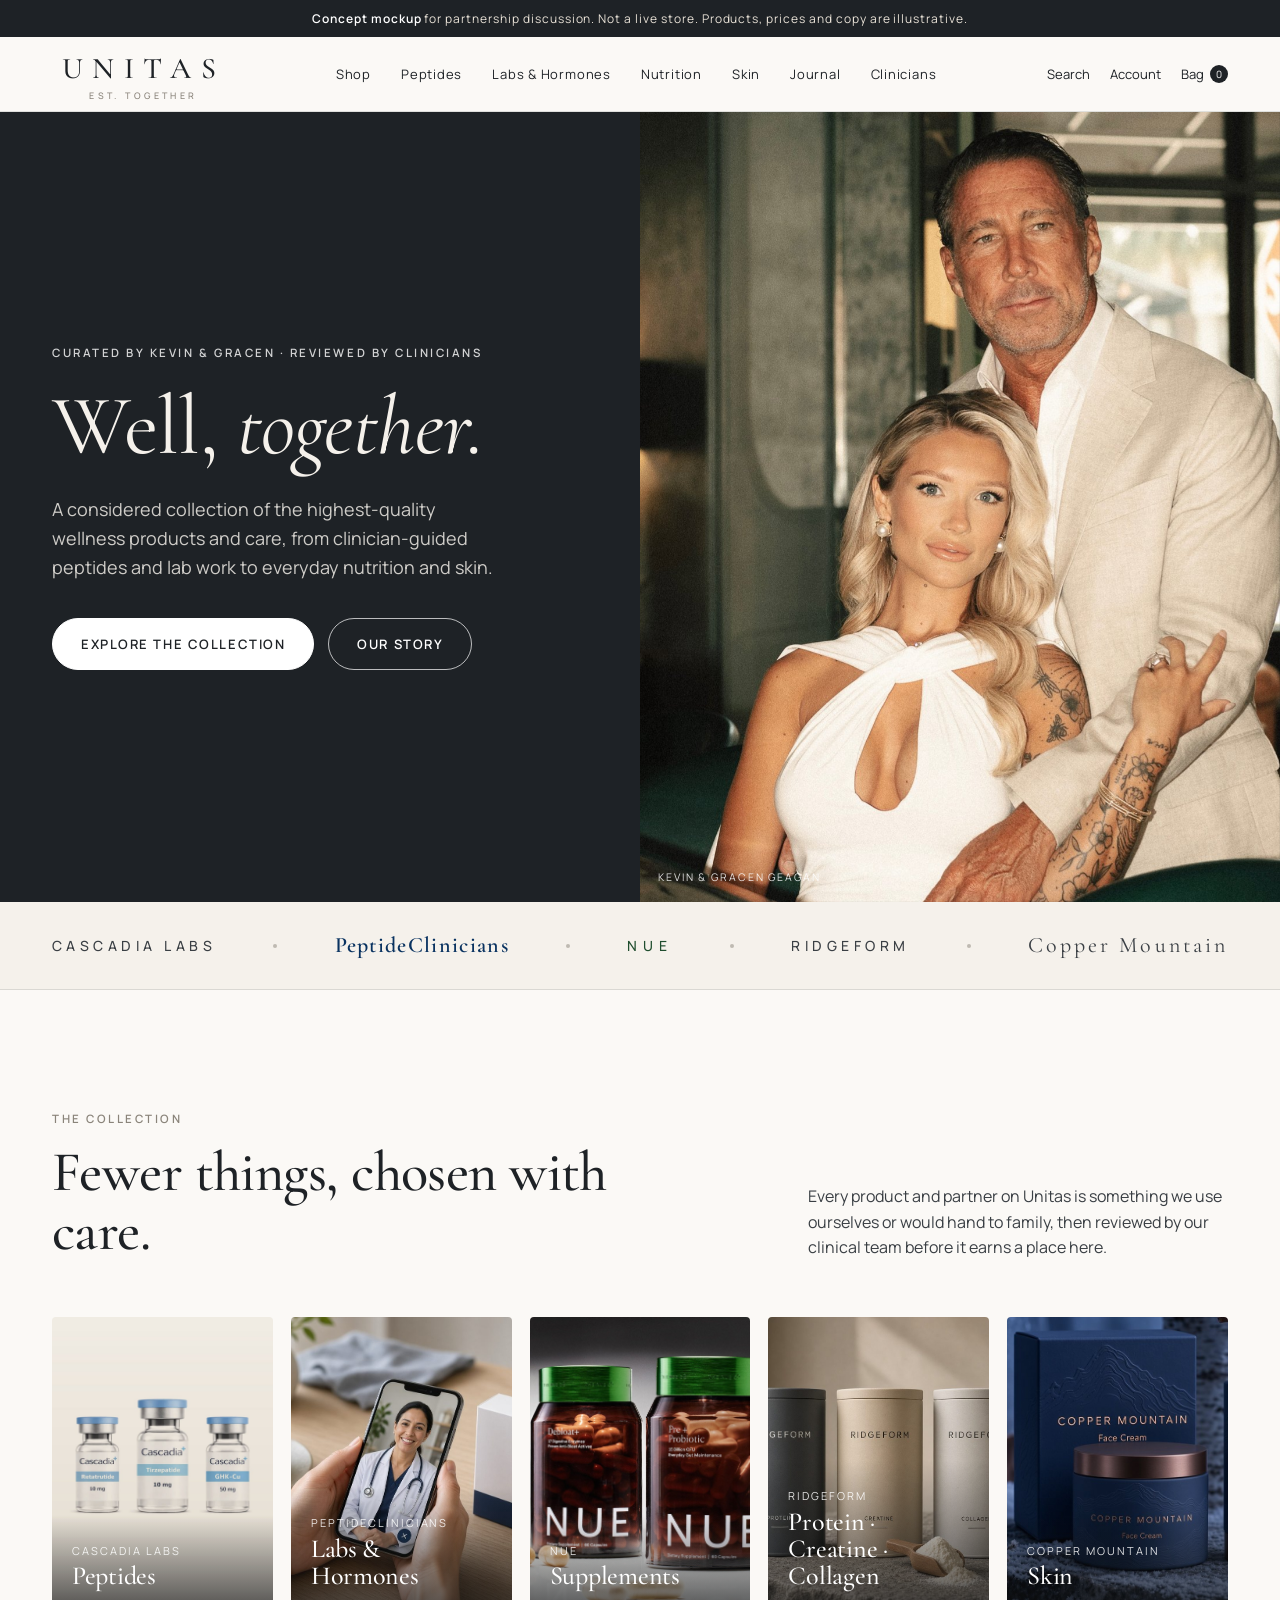
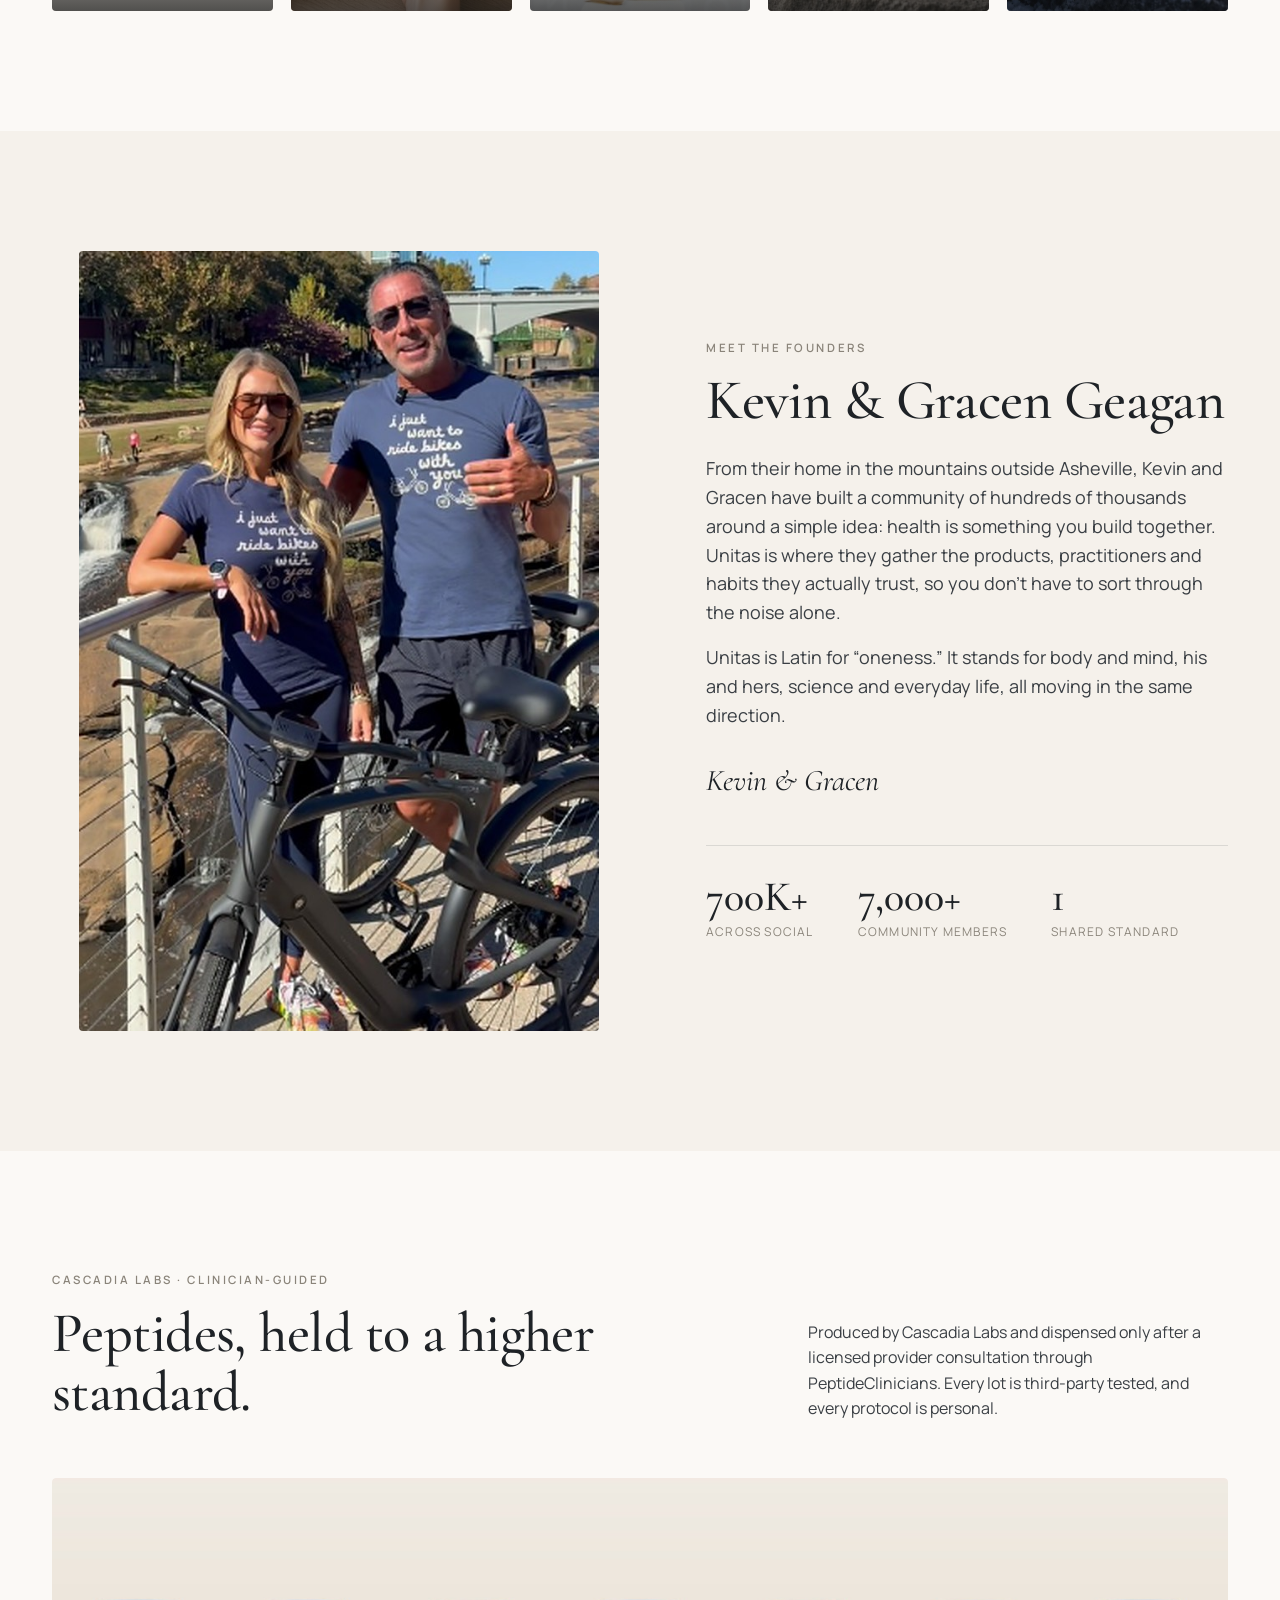
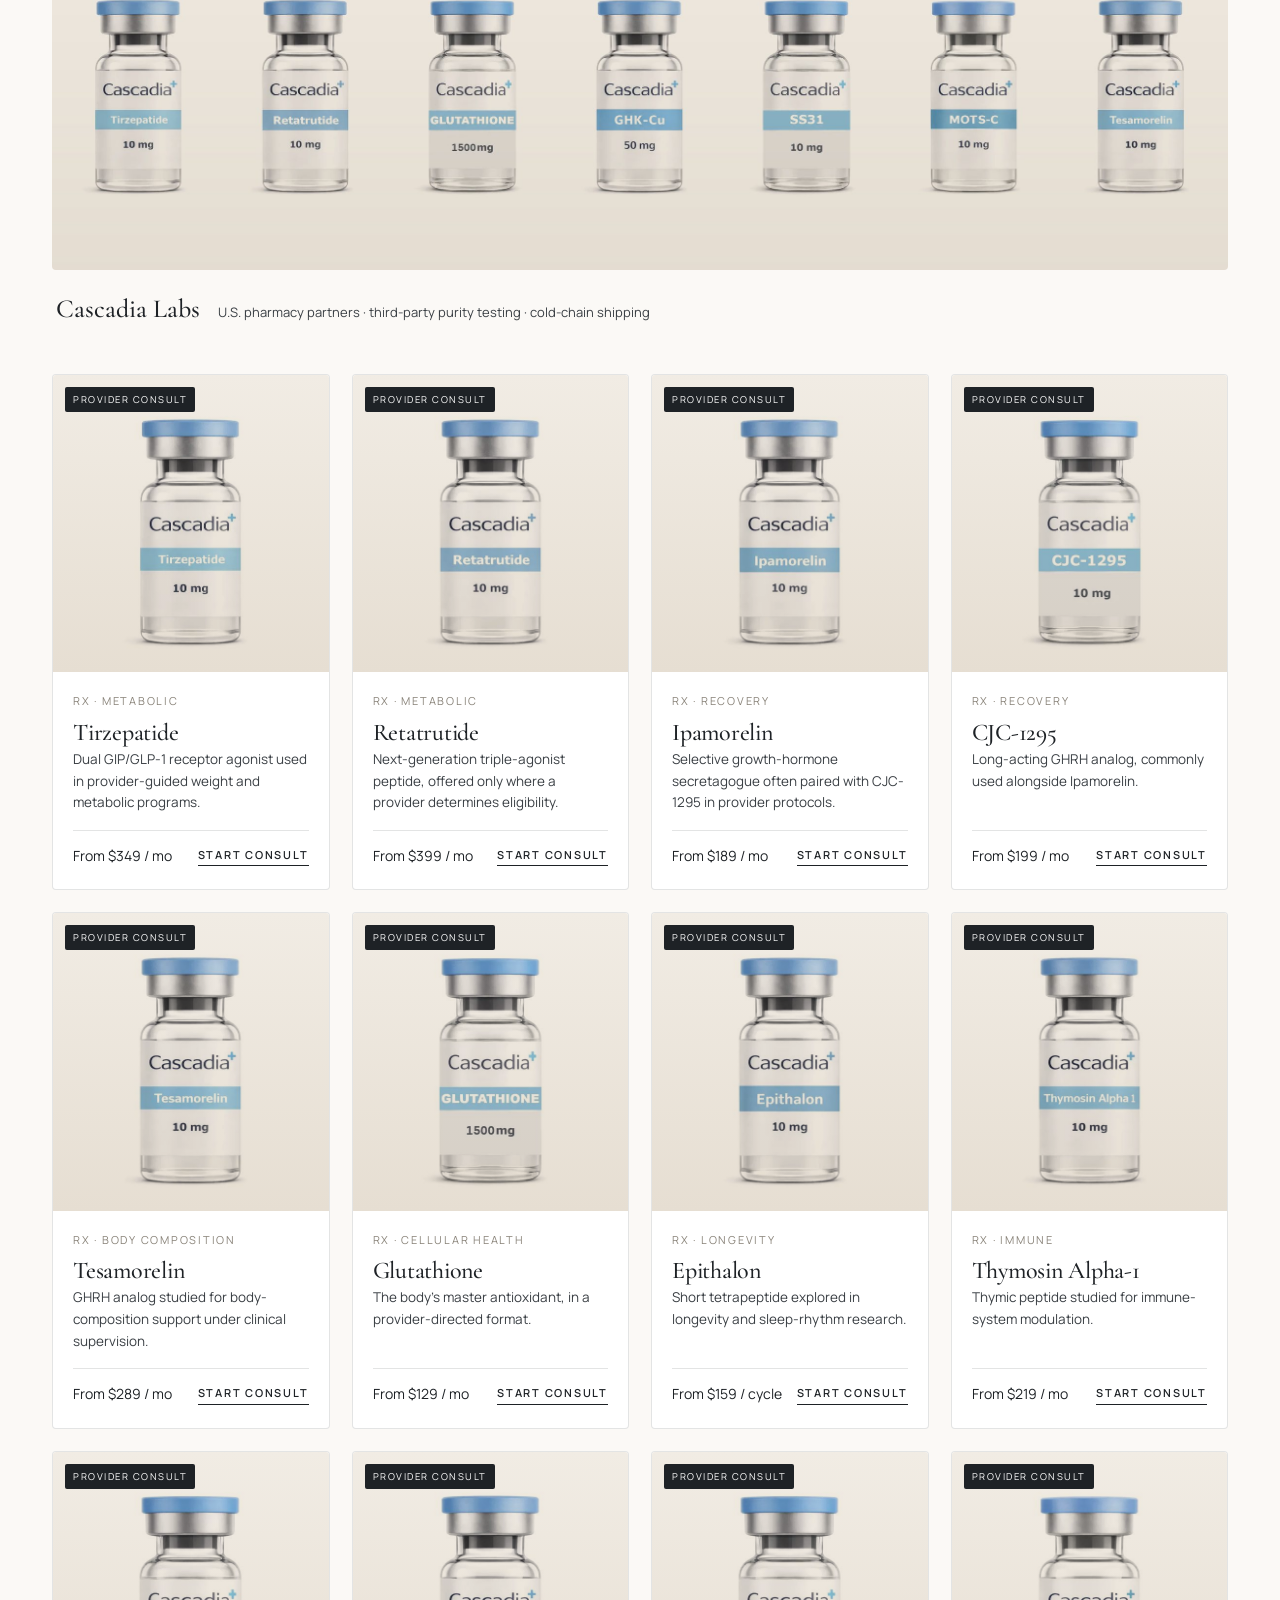
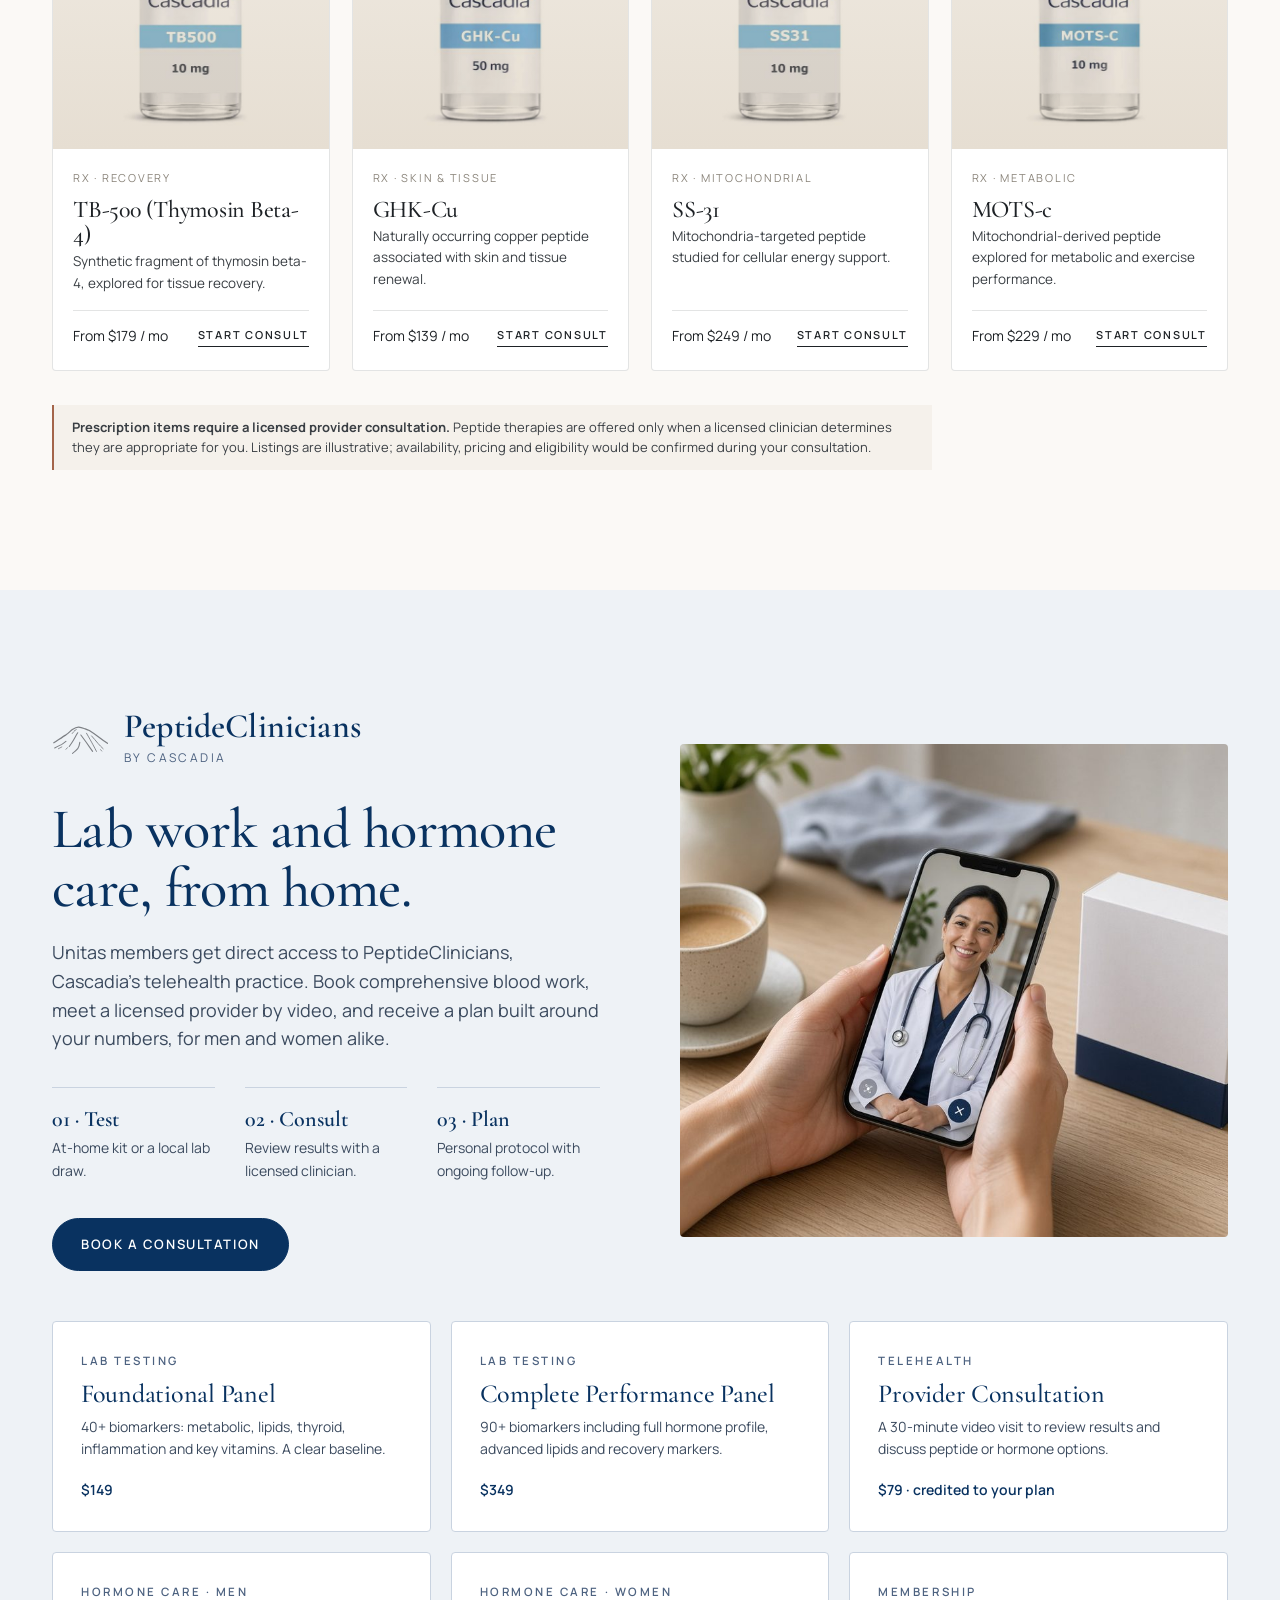
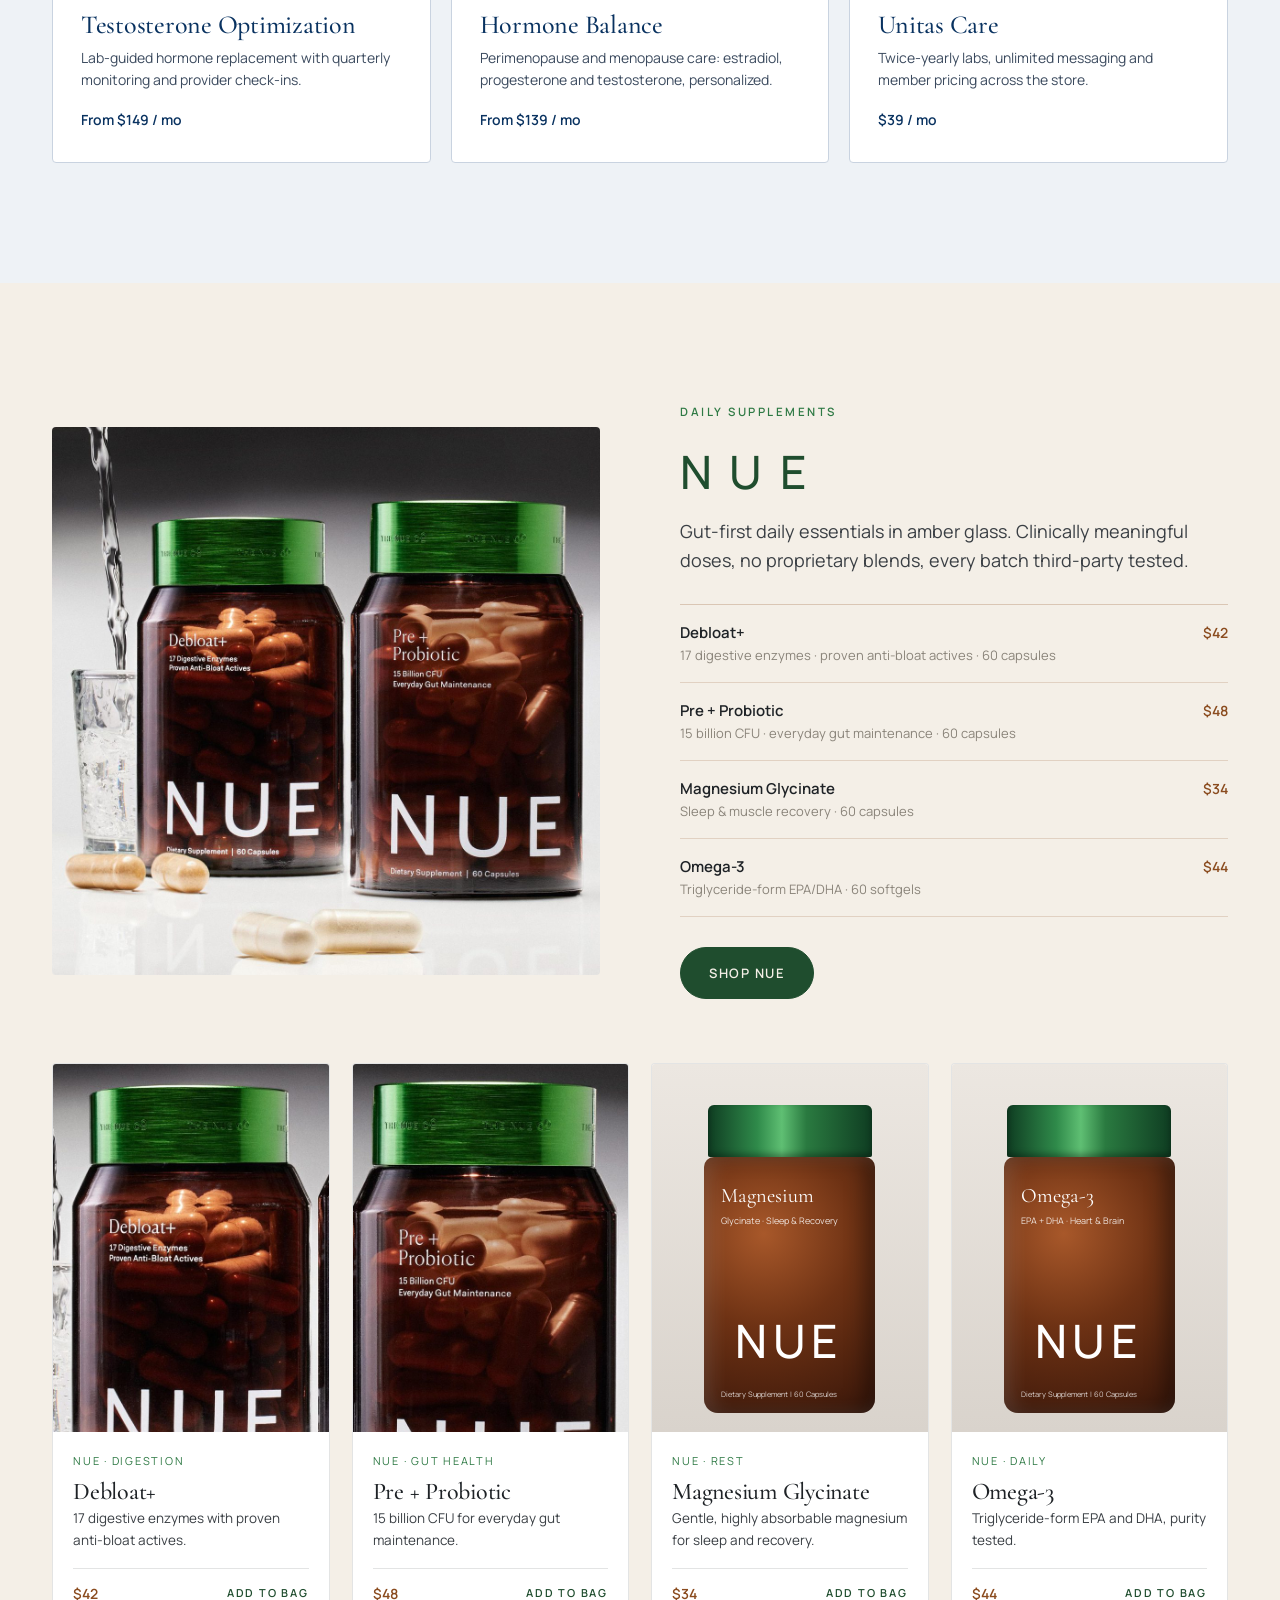
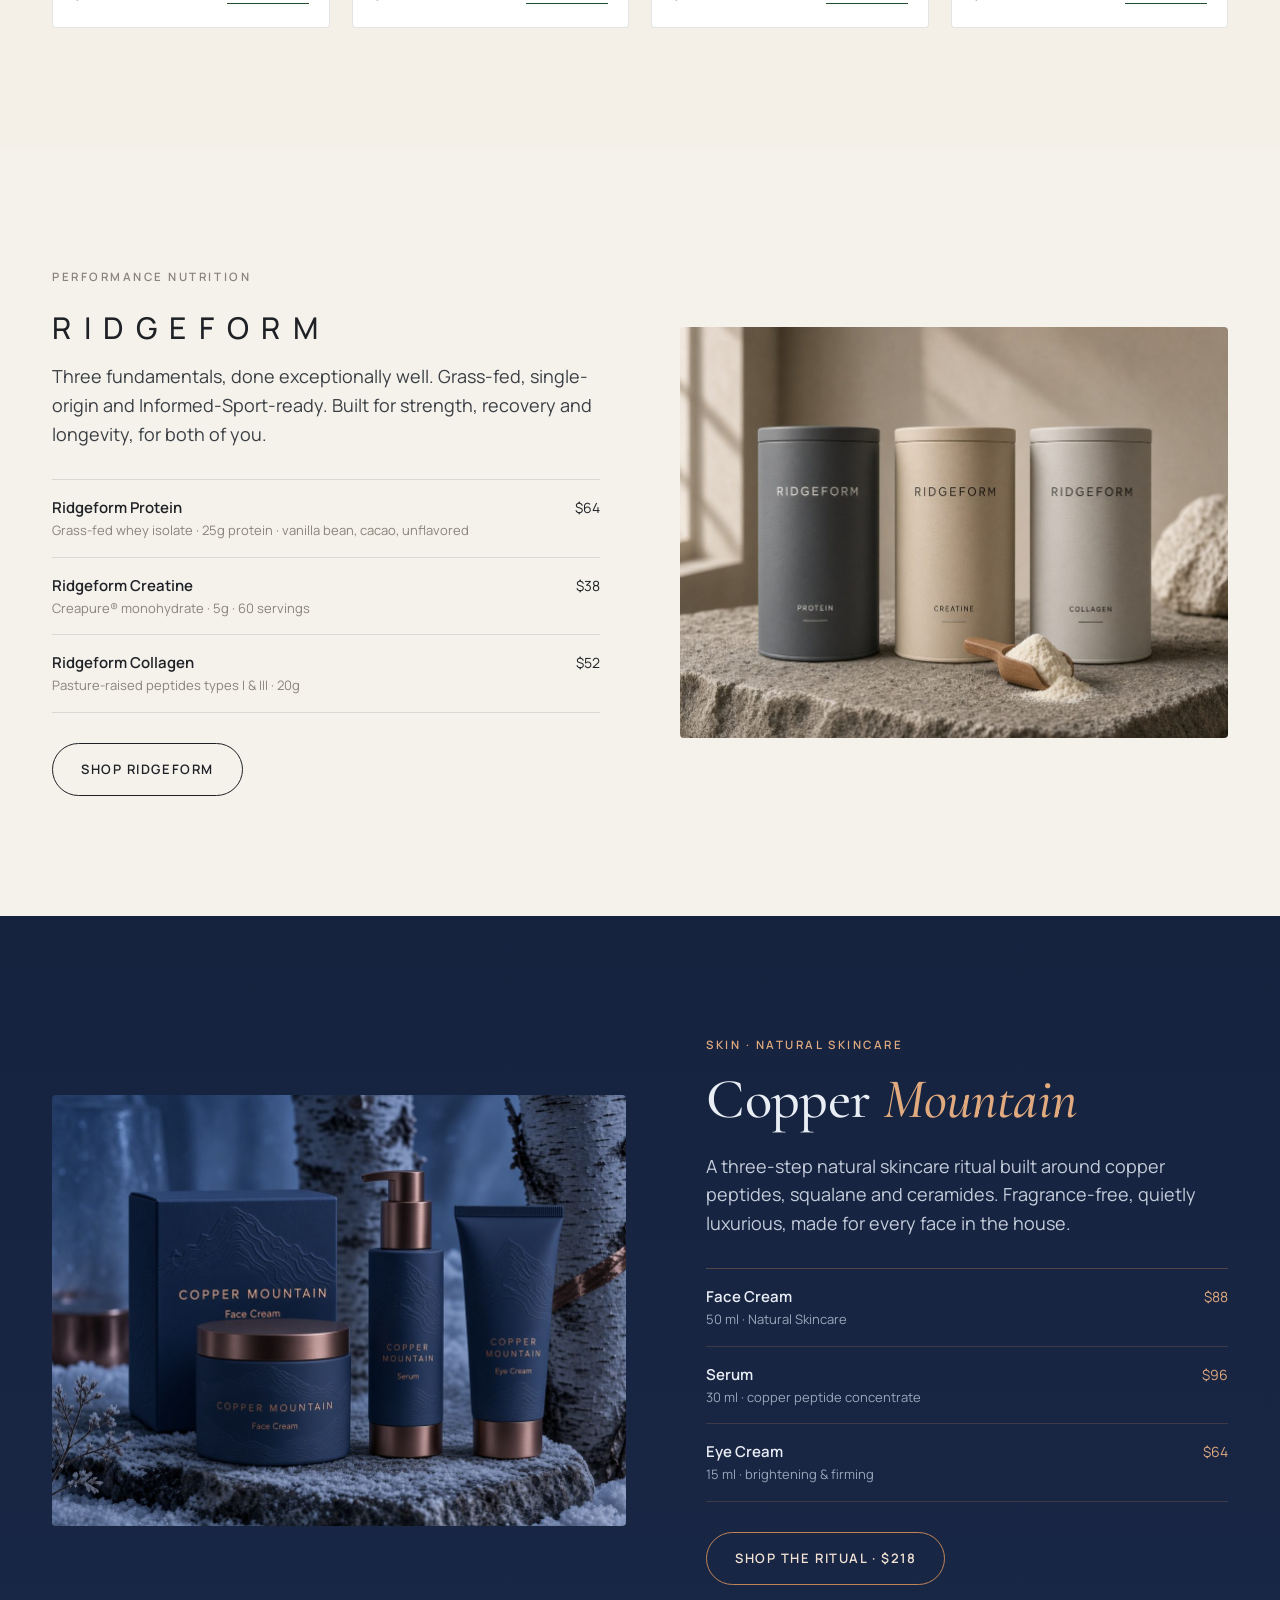
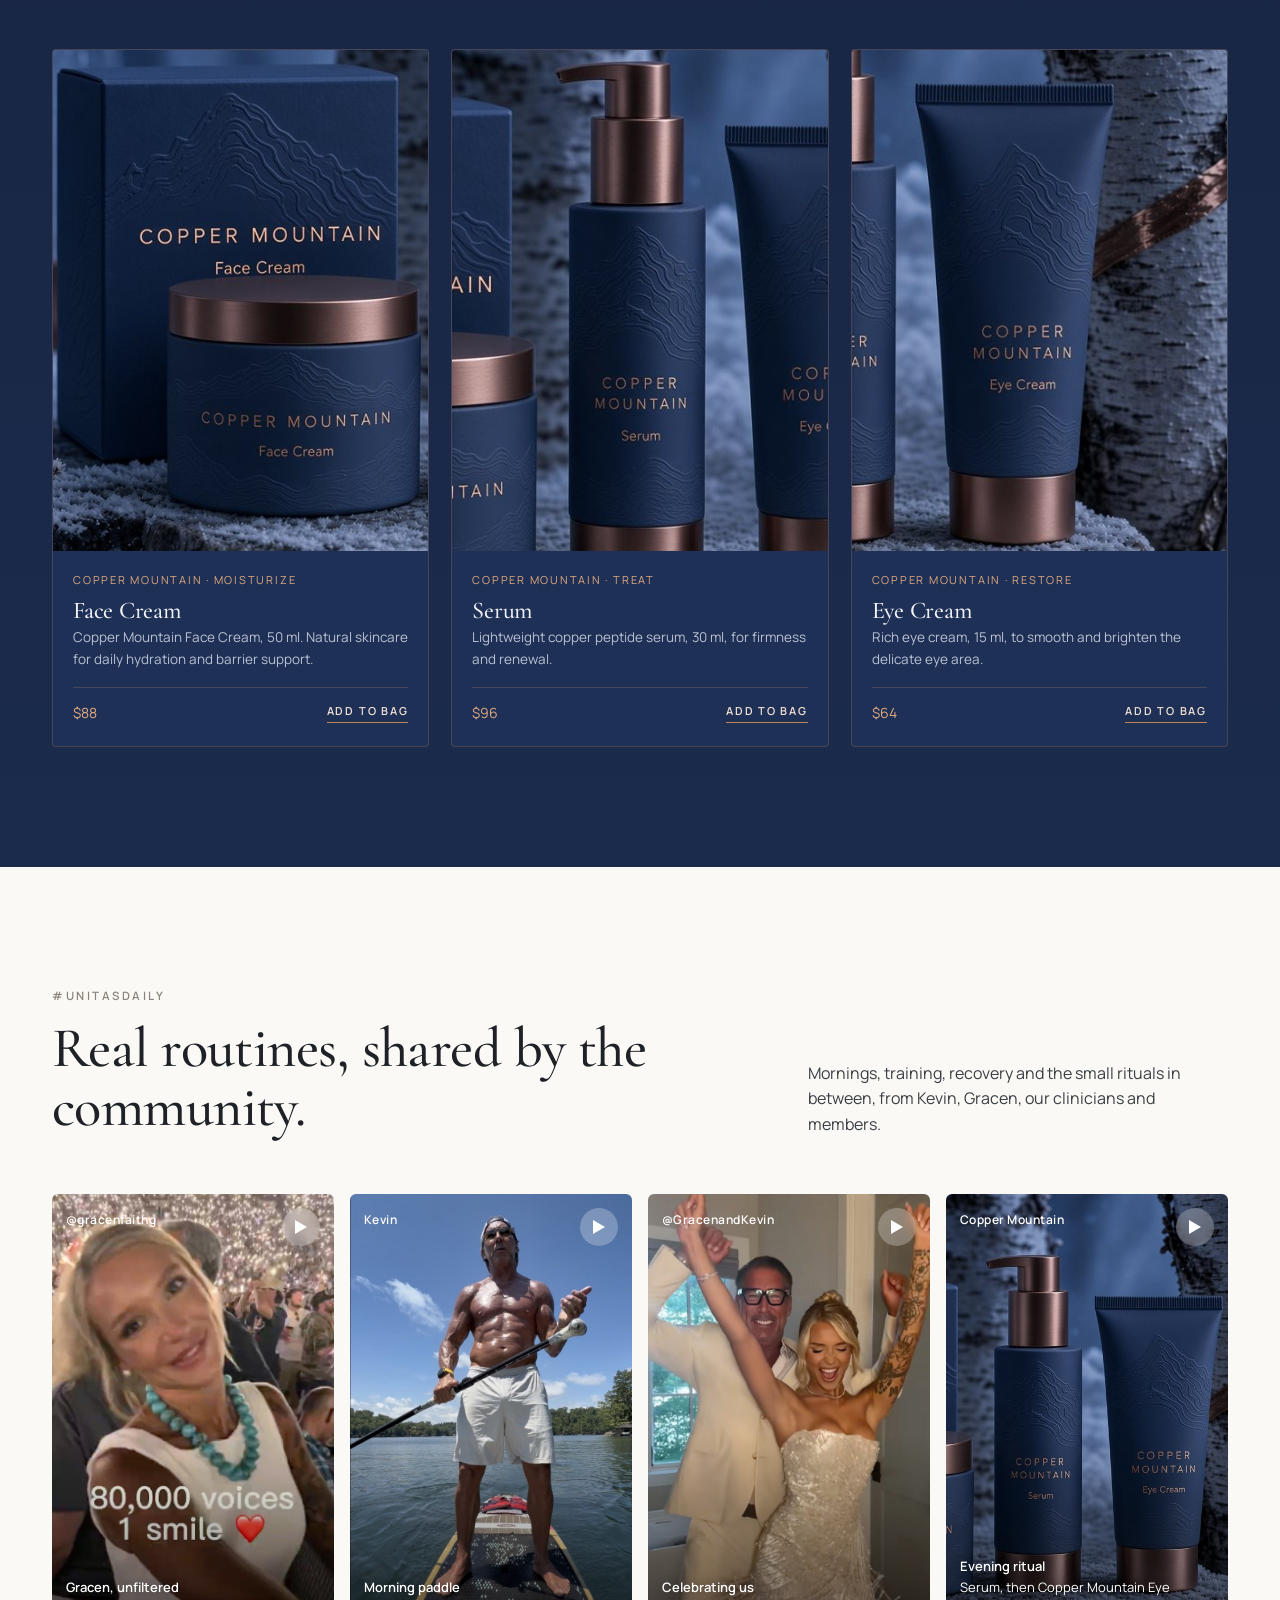
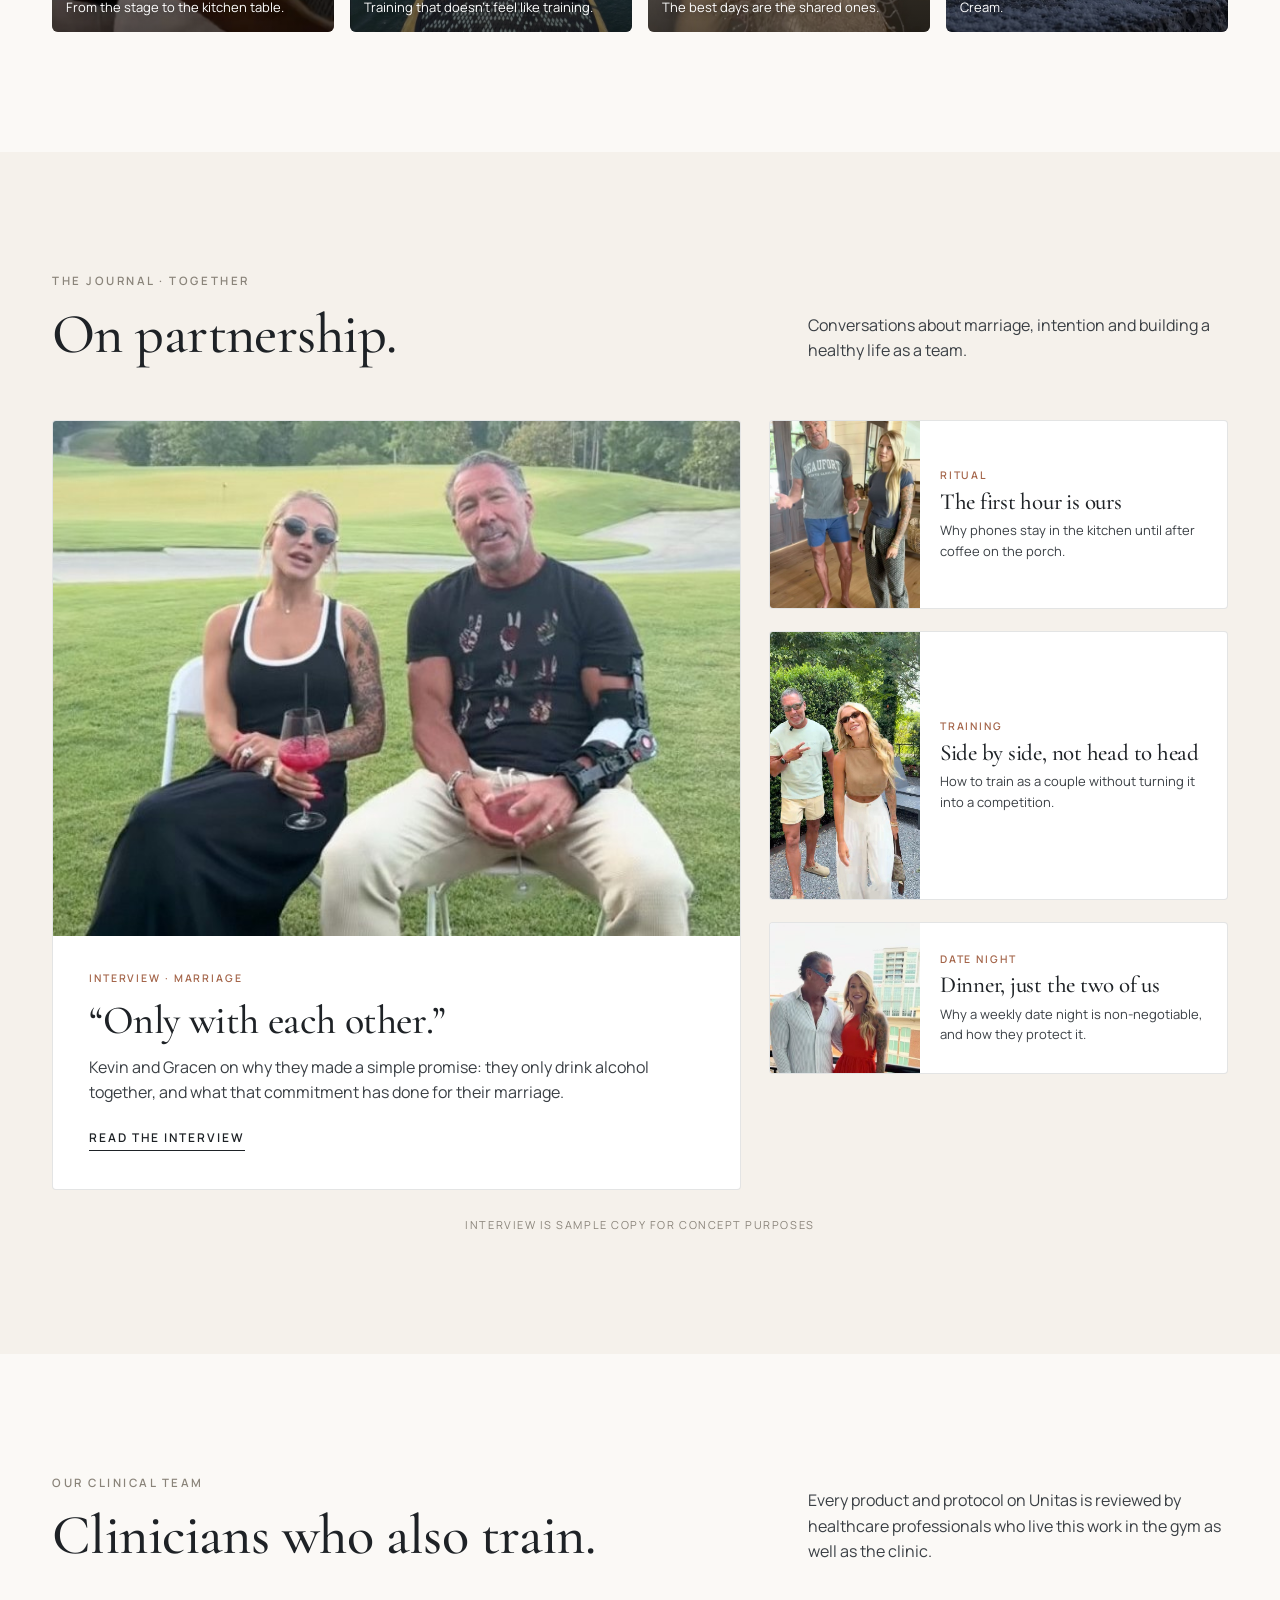
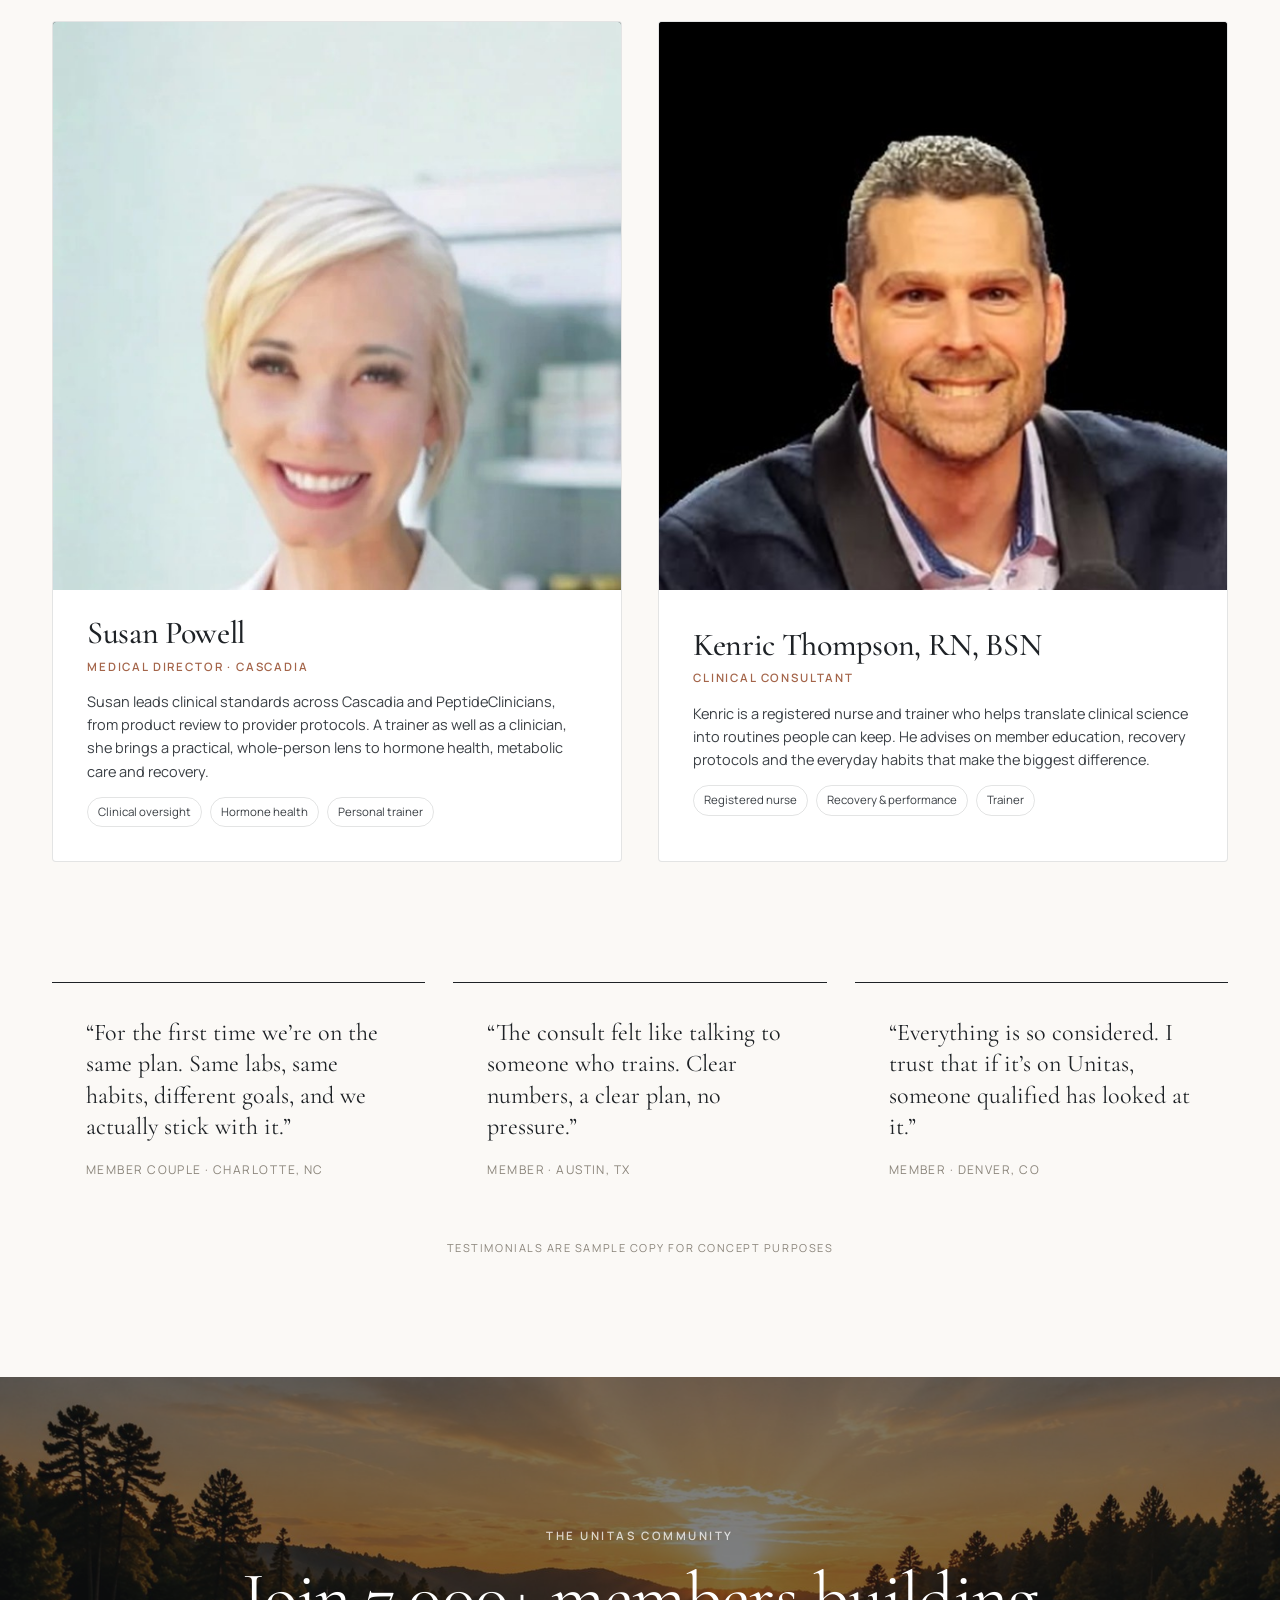
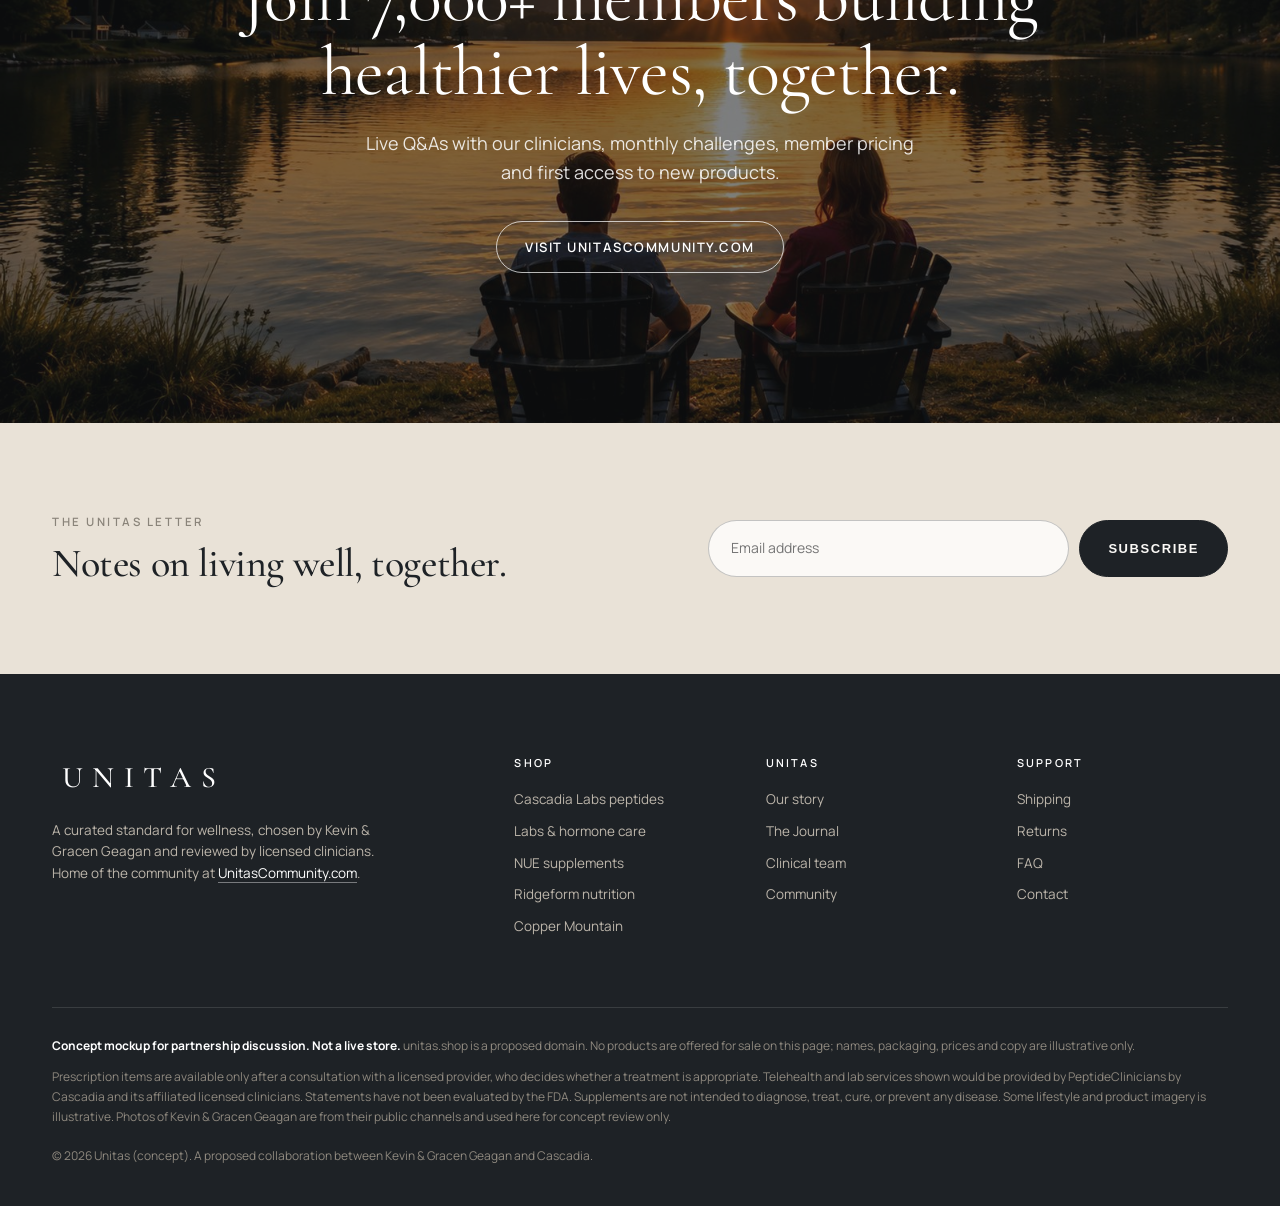
==== commit 9fb84e53: "Copper Mountain packaging photo and three-product line" ====
--- a/index.html
+++ b/index.html
@@ -33,7 +33,7 @@
 <a class="cat reveal" href="#labs"><img src="img/telehealth.jpg" alt=""><div class="lab"><small>PeptideClinicians</small><h4>Labs &amp; Hormones</h4></div></a>
 <a class="cat reveal" href="#supplements"><img src="img/nue.jpg" alt="NUE supplements" style="object-position:60% 50%"><div class="lab"><small>NUE</small><h4>Supplements</h4></div></a>
 <a class="cat reveal" href="#nutrition"><img src="img/ridgeform.jpg" alt=""><div class="lab"><small>Ridgeform</small><h4>Protein · Creatine · Collagen</h4></div></a>
-<a class="cat reveal" href="#skin"><img src="img/copper-mountain.jpg" alt=""><div class="lab"><small>Copper Mountain</small><h4>Skin</h4></div></a>
+<a class="cat reveal" href="#skin"><img src="img/cm-tile.jpg" alt="Copper Mountain Face Cream"><div class="lab"><small>Copper Mountain</small><h4>Skin</h4></div></a>
 </div></div></section>
 
 <section class="founders" id="founders"><div class="wrap split">
@@ -125,15 +125,23 @@
 <div class="img reveal" style="border-radius:4px;overflow:hidden"><img src="img/ridgeform.jpg" alt="Ridgeform protein, creatine and collagen canisters" style="aspect-ratio:4/3;object-fit:cover"></div>
 </div></section>
 
-<section class="copper" id="skin"><div class="wrap split">
-<div class="img reveal" style="border-radius:4px;overflow:hidden"><img src="img/copper-mountain.jpg" alt="Copper Mountain restorative cream jar on slate"></div>
-<div class="reveal"><div class="eyebrow">Skin · Copper peptide cream</div><h2 style="margin:16px 0 22px">Copper <em>Mountain</em></h2>
-<p class="lede">A restorative daily cream built around GHK-Cu copper peptides, squalane and ceramides. Fragrance-free, quietly luxurious, made for every face in the house.</p>
-<div class="plist" style="border-color:rgba(255,255,255,.15)">
-<div style="border-color:rgba(255,255,255,.15)"><b>Copper Mountain Face Cream<small style="color:#a59d92">50 ml · Natural Skincare</small></b><span>$88</span></div>
-<div style="border-color:rgba(255,255,255,.15)"><b>Eye Renewal Balm<small style="color:#a59d92">15 ml</small></b><span>$64</span></div>
-</div>
-<div style="margin-top:30px"><a class="btn" href="#">Discover Copper Mountain</a></div></div>
+<section class="copper" id="skin"><div class="wrap">
+<div class="split">
+<div class="img reveal" style="border-radius:4px;overflow:hidden"><img src="img/copper-mountain.jpg" alt="Copper Mountain Face Cream, Serum and Eye Cream among snow and birch trees"></div>
+<div class="reveal"><div class="eyebrow">Skin · Natural skincare</div><h2 style="margin:16px 0 22px">Copper <em>Mountain</em></h2>
+<p class="lede">A three-step natural skincare ritual built around copper peptides, squalane and ceramides. Fragrance-free, quietly luxurious, made for every face in the house.</p>
+<div class="plist">
+<div><b>Face Cream<small>50 ml · Natural Skincare</small></b><span>$88</span></div>
+<div><b>Serum<small>30 ml · copper peptide concentrate</small></b><span>$96</span></div>
+<div><b>Eye Cream<small>15 ml · brightening &amp; firming</small></b><span>$64</span></div>
+</div>
+<div style="margin-top:30px"><a class="btn" href="#">Shop the ritual · $218</a></div></div>
+</div>
+<div class="grid cm-grid">
+<article class="card reveal"><div class="thumb"><img src="img/cm-face-cream.jpg" alt="Copper Mountain Face Cream"></div><div class="body"><div class="kind">Copper Mountain · Moisturize</div><h4>Face Cream</h4><p>Copper Mountain Face Cream, 50 ml. Natural skincare for daily hydration and barrier support.</p><div class="row"><span>$88</span><a href="#">Add to bag</a></div></div></article>
+<article class="card reveal"><div class="thumb"><img src="img/cm-serum.jpg" alt="Copper Mountain Serum"></div><div class="body"><div class="kind">Copper Mountain · Treat</div><h4>Serum</h4><p>Lightweight copper peptide serum, 30 ml, for firmness and renewal.</p><div class="row"><span>$96</span><a href="#">Add to bag</a></div></div></article>
+<article class="card reveal"><div class="thumb"><img src="img/cm-eye-cream.jpg" alt="Copper Mountain Eye Cream"></div><div class="body"><div class="kind">Copper Mountain · Restore</div><h4>Eye Cream</h4><p>Rich eye cream, 15 ml, to smooth and brighten the delicate eye area.</p><div class="row"><span>$64</span><a href="#">Add to bag</a></div></div></article>
+</div>
 </div></section>
 
 <section id="ugc"><div class="wrap">
@@ -142,7 +150,7 @@
 <div class="tile reveal"><img src="img/ugc-gracen.jpg" alt="Gracen Geagan"><span class="handle">@gracenfaithg</span><span class="play"><svg width="12" height="14" viewBox="0 0 12 14"><path d="M0 0l12 7-12 7z" fill="#fff"/></svg></span><div class="meta"><b>Gracen, unfiltered</b>From the stage to the kitchen table.</div></div>
 <div class="tile reveal"><img src="img/ugc-kevin-paddleboard.jpg" alt="Kevin Geagan paddleboarding"><span class="handle">Kevin</span><span class="play"><svg width="12" height="14" viewBox="0 0 12 14"><path d="M0 0l12 7-12 7z" fill="#fff"/></svg></span><div class="meta"><b>Morning paddle</b>Training that doesn’t feel like training.</div></div>
 <div class="tile reveal"><img src="img/ugc-kevin-gracen-celebrate.jpg" alt="Kevin and Gracen celebrating"><span class="handle">@GracenandKevin</span><span class="play"><svg width="12" height="14" viewBox="0 0 12 14"><path d="M0 0l12 7-12 7z" fill="#fff"/></svg></span><div class="meta"><b>Celebrating us</b>The best days are the shared ones.</div></div>
-<div class="tile reveal"><img src="img/ugc-skincare.jpg" alt=""><span class="handle">Unitas member</span><span class="play"><svg width="12" height="14" viewBox="0 0 12 14"><path d="M0 0l12 7-12 7z" fill="#fff"/></svg></span><div class="meta"><b>Evening reset</b>Copper Mountain, then lights out.</div><span class="ph">Placeholder imagery</span></div>
+<div class="tile reveal"><img src="img/ugc-copper-mountain.jpg" alt="Copper Mountain Serum and Eye Cream"><span class="handle">Copper Mountain</span><span class="play"><svg width="12" height="14" viewBox="0 0 12 14"><path d="M0 0l12 7-12 7z" fill="#fff"/></svg></span><div class="meta"><b>Evening ritual</b>Serum, then Copper Mountain Eye Cream.</div></div>
 </div></div></section>
 
 <section class="journal" id="journal"><div class="wrap">
@@ -191,7 +199,7 @@
   </div>
   <div class="legal">
     <p><b style="color:#fff">Concept mockup for partnership discussion. Not a live store.</b> unitas.shop is a proposed domain. No products are offered for sale on this page; names, packaging, prices and copy are illustrative only.</p>
-    <p>Prescription items are available only after a consultation with a licensed provider, who decides whether a treatment is appropriate. Telehealth and lab services shown would be provided by PeptideClinicians by Cascadia and its affiliated licensed clinicians. Statements have not been evaluated by the FDA. Supplements are not intended to diagnose, treat, cure, or prevent any disease. Imagery marked “placeholder imagery” is illustrative only. Photos of Kevin &amp; Gracen Geagan are from their public channels and used here for concept review only.</p>
+    <p>Prescription items are available only after a consultation with a licensed provider, who decides whether a treatment is appropriate. Telehealth and lab services shown would be provided by PeptideClinicians by Cascadia and its affiliated licensed clinicians. Statements have not been evaluated by the FDA. Supplements are not intended to diagnose, treat, cure, or prevent any disease. Some lifestyle and product imagery is illustrative. Photos of Kevin &amp; Gracen Geagan are from their public channels and used here for concept review only.</p>
     <p style="margin-top:18px">© 2026 Unitas (concept). A proposed collaboration between Kevin &amp; Gracen Geagan and Cascadia.</p>
   </div>
 </div></footer>
--- a/styles.css
+++ b/styles.css
@@ -328,3 +328,25 @@
 .nue-render .sb{position:absolute;left:10%;top:22%;font-size:9px;opacity:.85;right:8%}
 .nue-render .wm{position:absolute;left:8%;right:8%;bottom:14%;font-size:clamp(34px,3.6vw,52px);letter-spacing:.12em;font-weight:500;text-align:center}
 .nue-render .ft{position:absolute;left:10%;bottom:5%;font-size:7.5px;opacity:.8}
+/* Copper Mountain: navy + copper */
+.copper{--cmnavy:#16233F;--cmnavy2:#22345A;--cu:#C08457;--cu2:#E0A97E;background:linear-gradient(180deg,#16233F,#1B2B4C);color:#E9EDF4}
+.copper .eyebrow{color:var(--cu2)}
+.copper h2 em{color:var(--cu2)}
+.copper p.lede{color:#C4CCDA}
+.copper .plist{border-color:rgba(192,132,87,.35)}
+.copper .plist div{border-color:rgba(192,132,87,.22)}
+.copper .plist small{color:#9BA6BA}
+.copper .plist span{color:var(--cu2)}
+.copper .btn{border-color:var(--cu);color:#F3E3D6;background:transparent}
+.copper .btn:hover{background:var(--cu);color:var(--cmnavy)}
+.copper .img img{aspect-ratio:4/3!important;object-fit:cover}
+.cm-grid{grid-template-columns:repeat(3,1fr);margin-top:64px}
+.copper .card{background:#1F3056;border-color:rgba(192,132,87,.25)}
+.copper .card .thumb{aspect-ratio:3/4;background:#16233F;overflow:hidden}
+.copper .card .thumb img{width:100%;height:100%;object-fit:cover}
+.copper .card .body h4{color:#F1F3F8}
+.copper .card .kind{color:var(--cu2)}
+.copper .card .body p{color:#B9C2D3}
+.copper .card .row{border-color:rgba(192,132,87,.25);color:var(--cu2)}
+.copper .card .row a{border-color:var(--cu);color:#F3E3D6}
+@media(max-width:720px){.cm-grid{grid-template-columns:1fr 1fr}}
